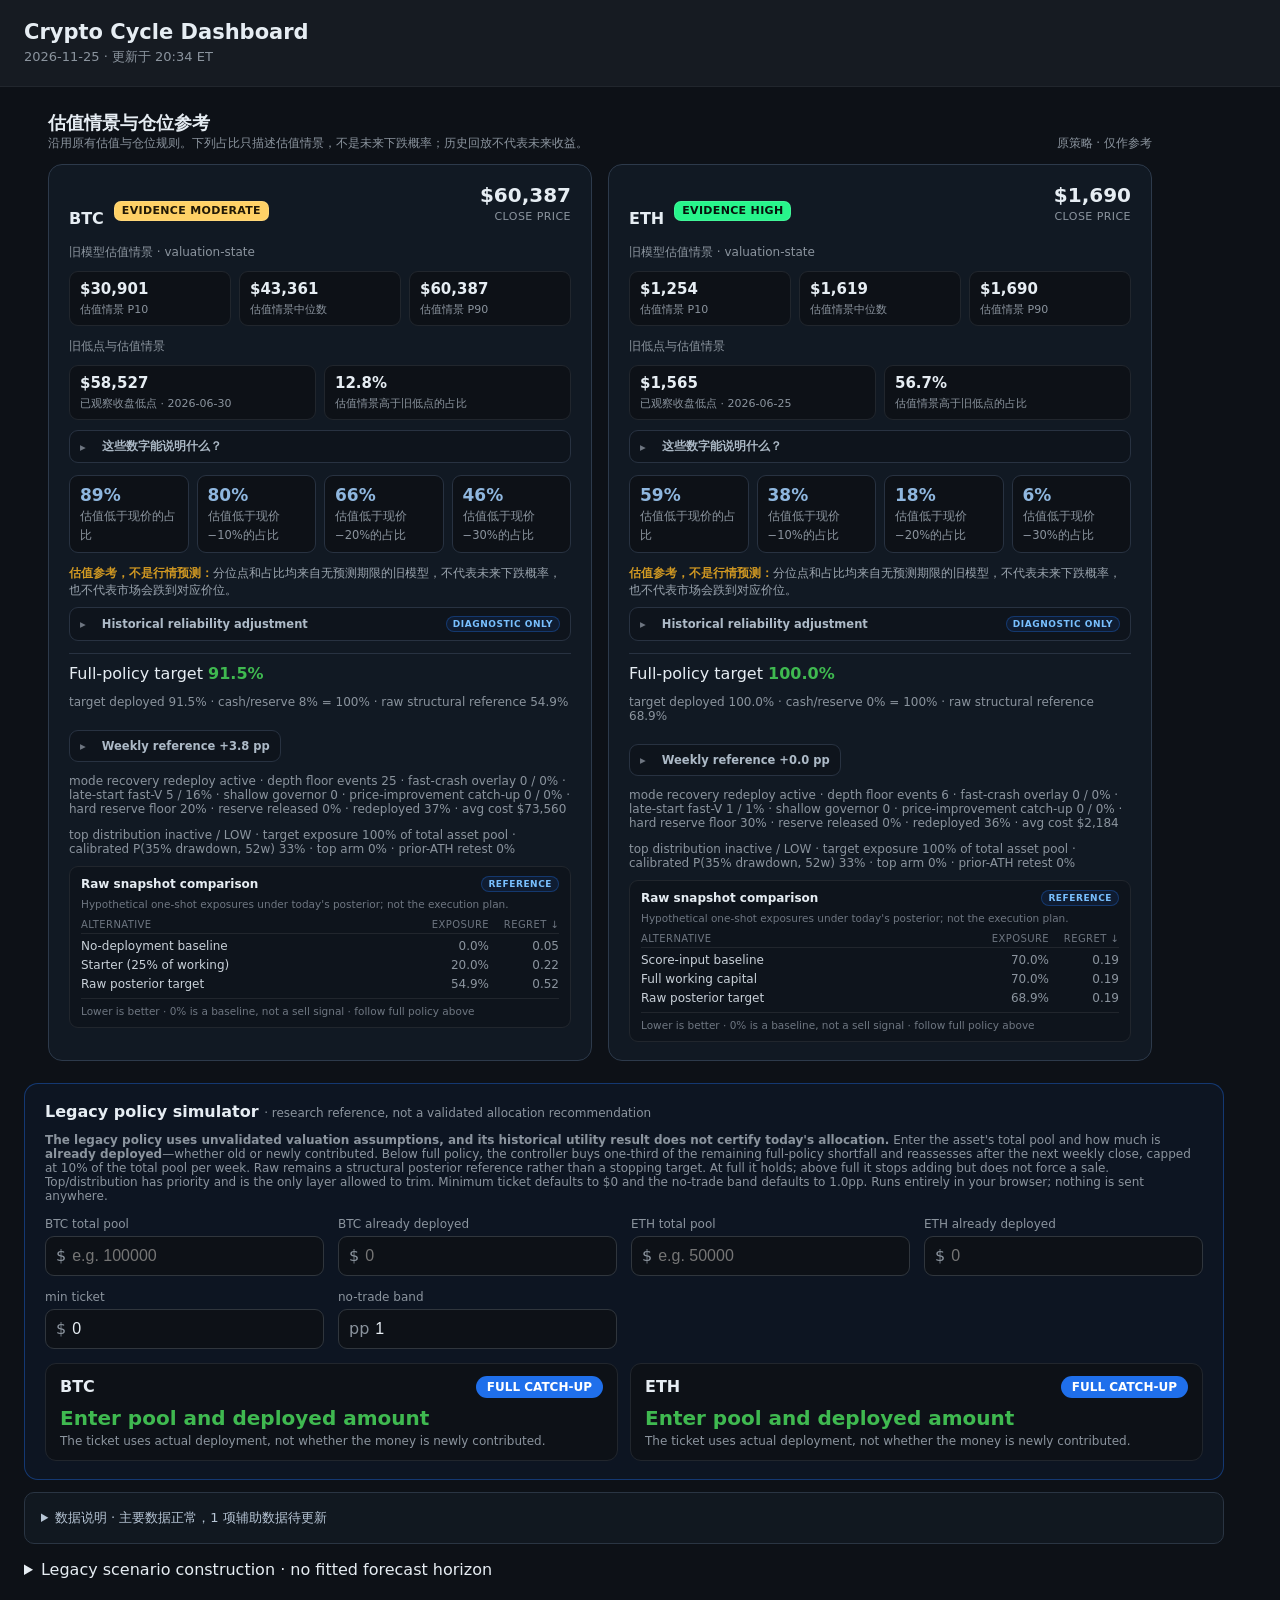
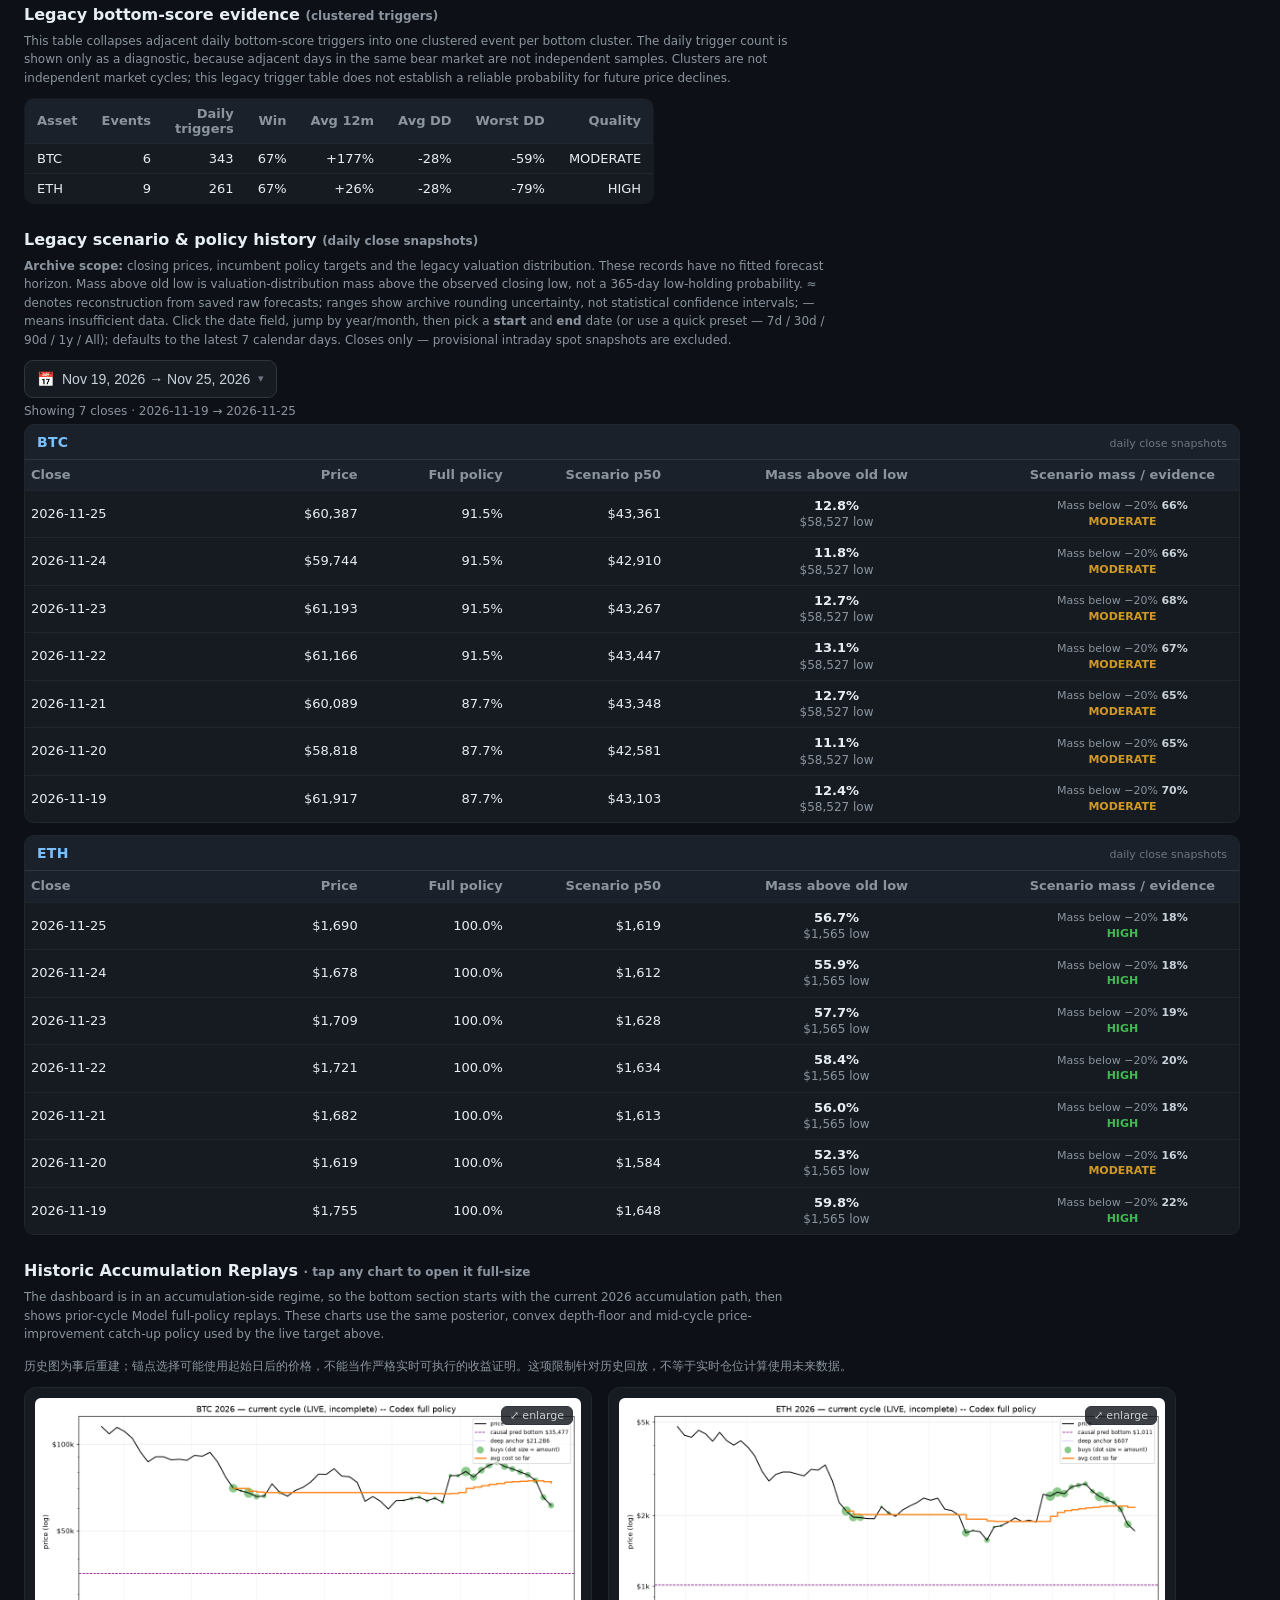
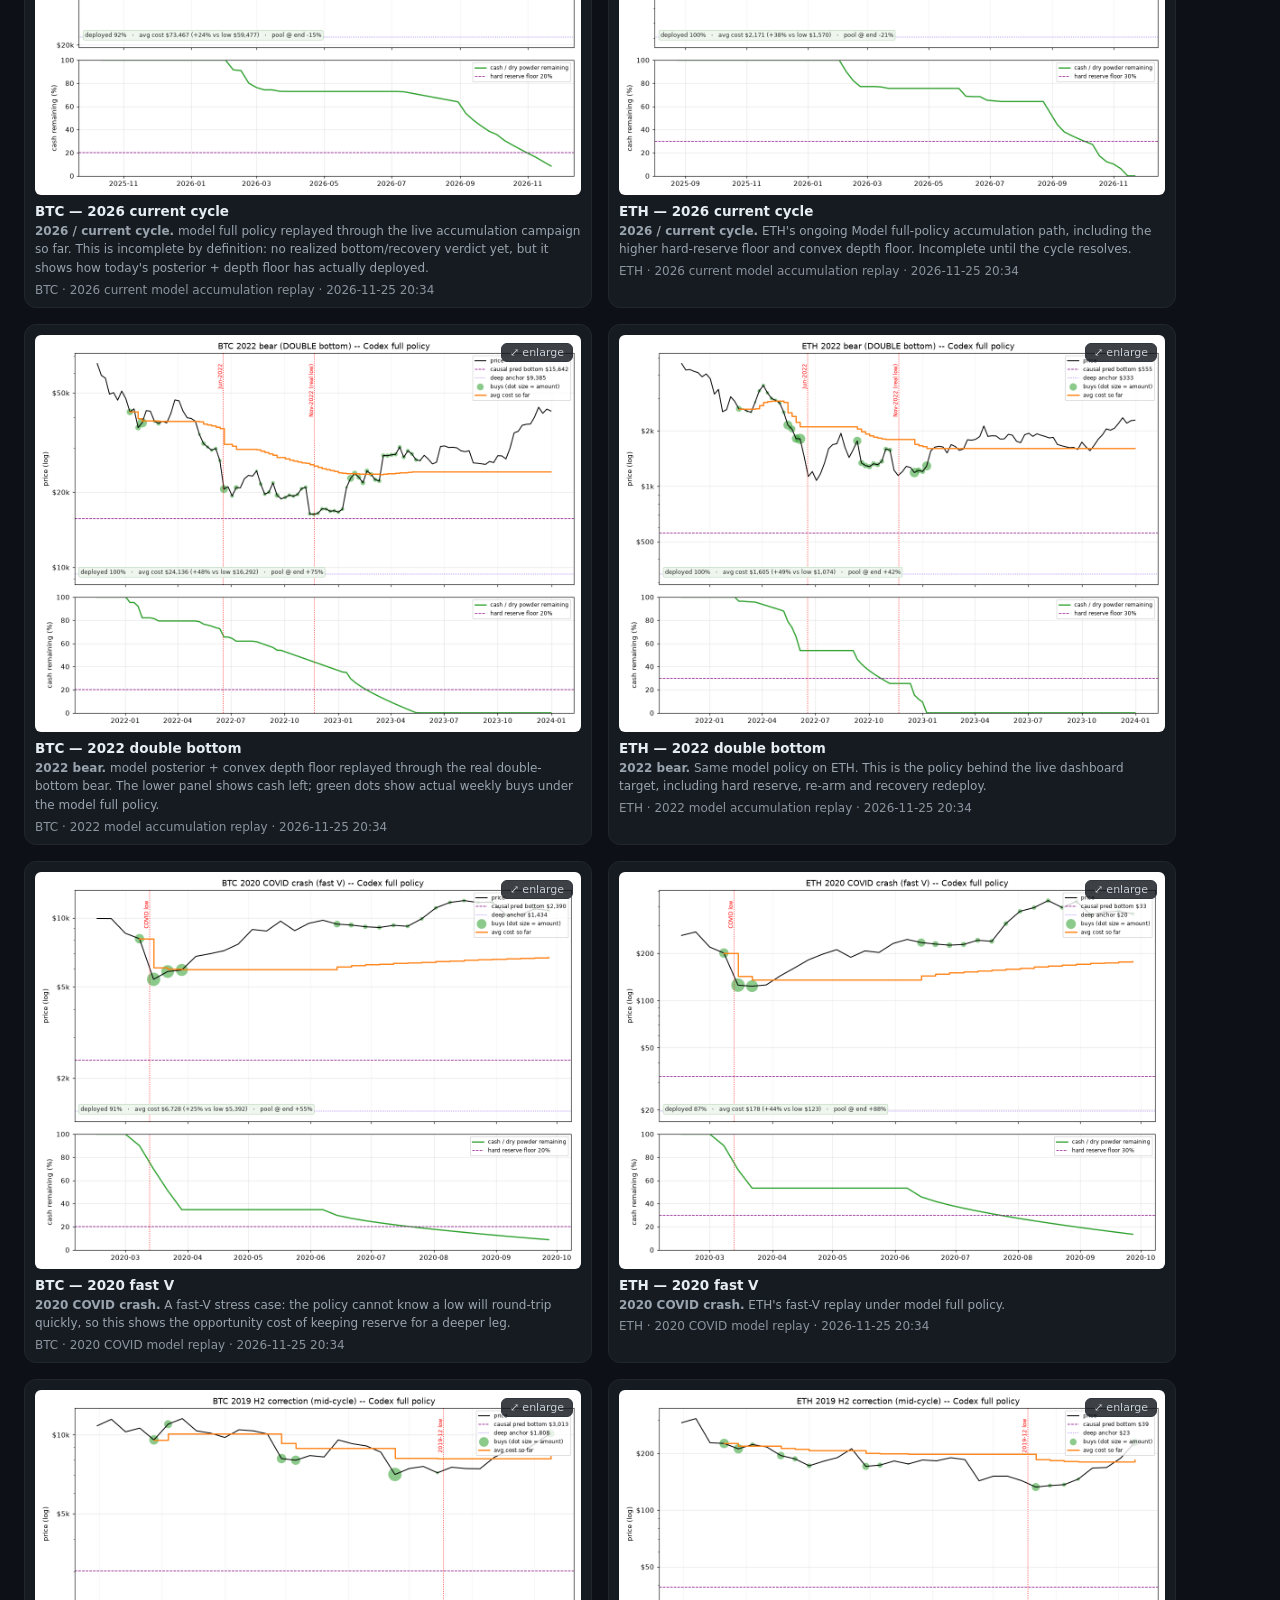
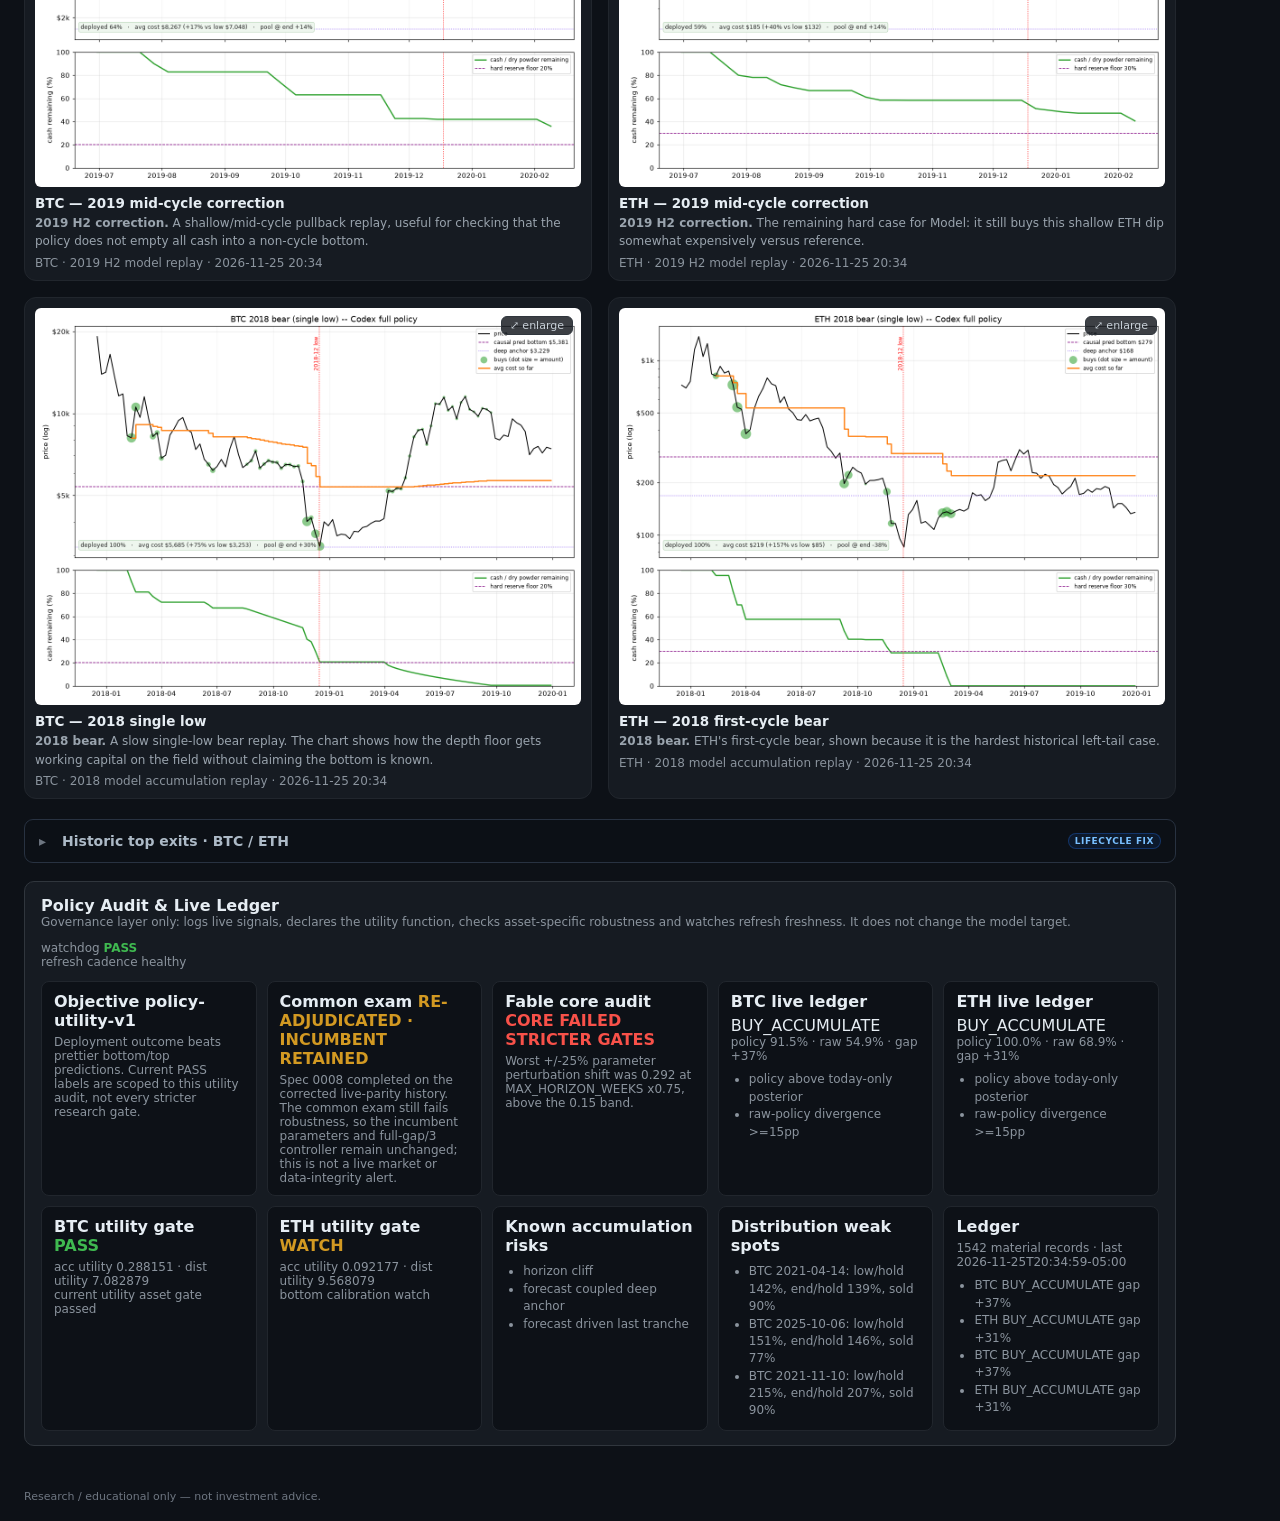
==== index.html @ 6aecf7e5 "Cloud main close 2026-11-25" ====
<!doctype html><html lang='en'><head><meta charset='utf-8'><meta name='viewport' content='width=device-width, initial-scale=1'><meta name='color-scheme' content='dark'><meta http-equiv='refresh' content='900'><title>Crypto Cycle Dashboard</title><style>
* { box-sizing:border-box; }
body { margin:0; background:#0d1117; color:#e6edf3;
       font-family:system-ui,-apple-system,"Segoe UI",Roboto,sans-serif; }
a { color:#58a6ff; text-decoration:none; }
a:hover { text-decoration:underline; }
header { padding:20px 24px; background:#161b22; border-bottom:1px solid #21262d;
         position:sticky; top:0; z-index:2; }
.title { font-size:21px; font-weight:800; }
.meta { color:#8b949e; font-size:13px; margin-top:4px; }
.meta .stale { color:#f85149; font-weight:700; }
.meta .live { color:#d29922; font-weight:700; }
.cards { display:grid; grid-template-columns:repeat(auto-fit,minmax(360px,1fr));
         gap:16px; padding:20px 24px; max-width:1200px; }
.card { background:#161b22; border:1px solid #21262d; border-radius:14px; padding:18px 20px; }
.section-title { max-width:1200px; margin:18px 24px 0; color:#8b949e; font-size:12px;
                 letter-spacing:.08em; font-weight:800; text-transform:uppercase; }
.model { margin:20px 24px 8px; max-width:1200px; }
.model-head { display:flex; justify-content:space-between; align-items:flex-end; gap:12px; flex-wrap:wrap;
              margin-bottom:12px; }
.model-head h2 { margin:0; font-size:18px; }
.model-grid { display:grid; grid-template-columns:repeat(auto-fit,minmax(min(100%,360px),1fr)); gap:16px; }
.posterior { background:#111923; border:1px solid #2d3a4b; border-radius:14px; padding:18px 20px; }
.posterior-top { display:flex; justify-content:space-between; gap:10px; align-items:flex-start; }
.posterior-heading { min-width:0; }
.posterior-title { display:flex; align-items:center; gap:10px; flex-wrap:wrap; }
.posterior h3 { margin:0; font-size:22px; }
.posterior-sub { margin-top:6px; overflow-wrap:anywhere;
                 color:#8b949e; font-size:12px; }
.evidence { display:inline-flex; align-items:center; min-height:20px; padding:2px 8px;
            border-radius:7px; color:#07130d; font-size:11px; font-weight:900;
            letter-spacing:.03em; text-transform:uppercase; box-shadow:0 0 0 1px rgba(255,255,255,.12) inset; }
.evidence-high { background:#27f58b; }
.evidence-medium { background:#ffd166; color:#221906; }
.evidence-low { background:#ff6b6b; color:#210808; }
.audit-rail { margin:16px 0 0; max-width:1200px; background:#1c1811; border:1px solid #6e5528;
              border-left:4px solid #d29922; border-radius:8px; padding:13px 16px; }
.audit-rail-head { display:flex; justify-content:space-between; gap:14px; align-items:flex-start; flex-wrap:wrap; }
.audit-rail-kicker { color:#e3b341; font-size:12px; font-weight:800; letter-spacing:.06em; text-transform:uppercase; }
.audit-rail-title { margin-top:2px; font-size:15px; font-weight:800; color:#e6edf3; }
.audit-rail-status { color:#d29922; font-size:12px; font-weight:900; white-space:nowrap; }
.audit-rail-grid { display:grid; grid-template-columns:repeat(auto-fit,minmax(220px,1fr)); gap:10px; margin-top:10px; }
.audit-rail-item { color:#9aa4ae; font-size:12px; line-height:1.45; }
.audit-rail-item b { color:#e6edf3; }
.spotbox { text-align:right; display:grid; gap:3px; justify-items:end; }
.spotbox b { color:#e6edf3; font-size:20px; font-variant-numeric:tabular-nums; }
.spotbox span { color:#8b949e; font-size:11px; text-transform:uppercase; letter-spacing:.04em; }
.spotdelta { font-size:11px; font-style:normal; font-variant-numeric:tabular-nums; }
.spotdelta.pos { color:#3fb950; }
.spotdelta.neg { color:#f85149; }
.livecmp { color:#adbac7; }
.livecmp b { color:#e6edf3; font-weight:700; }
.probgrid { display:grid; grid-template-columns:repeat(4,1fr); gap:8px; margin:12px 0; }
.prob { background:#0d1117; border:1px solid #283241; border-radius:9px; padding:9px 10px; }
.prob b { display:block; font-size:17px; color:#e6edf3; font-variant-numeric:tabular-nums; }
.prob span { color:#8b949e; font-size:11.5px; line-height:1.3; }
.calnote { margin-top:8px; color:#9aa4ae; font-size:11.5px; line-height:1.45; }
.calnote b { color:#d29922; }
.caldiag { margin-top:9px; background:#0d111780; border:1px solid #283241;
           border-radius:9px; color:#8b949e; }
.caldiag summary { display:flex; align-items:center; justify-content:space-between; gap:10px;
                   cursor:pointer; padding:8px 10px; color:#adbac7; font-size:11.5px;
                   font-weight:650; list-style:none; }
.caldiag summary::-webkit-details-marker { display:none; }
.caldiag summary::before { content:"▸"; color:#6e7681; margin-right:6px; }
.caldiag[open] summary::before { content:"▾"; }
.caldiag summary span:first-of-type { flex:1; }
.caldiag-badge { color:#79c0ff; background:#1f6feb1a; border:1px solid #1f6feb55;
                 border-radius:999px; padding:2px 6px; font-size:9px; font-weight:800;
                 letter-spacing:.06em; white-space:nowrap; }
.caldiag-body { padding:0 10px 10px; border-top:1px solid #21262d; }
.caldiag-note { margin:8px 0; color:#7d8590; font-size:10.5px; line-height:1.4; }
.top-history { margin-top:20px; }
.top-history > summary { padding:13px 14px; font-size:14px; }
.top-history-body { padding:0 14px 14px; }
.caldiag-grid { display:grid; grid-template-columns:repeat(4,minmax(0,1fr)); gap:6px; }
.caldiag-item { display:grid; gap:2px; padding:6px 7px; background:#111923;
                border:1px solid #21262d; border-radius:7px; font-size:10.5px;
                font-variant-numeric:tabular-nums; }
.caldiag-item > span { color:#8b949e; }
.caldiag-values { display:flex; align-items:baseline; gap:4px; flex-wrap:wrap; }
.caldiag-values b { color:#c9d1d9; font-size:11px; }
.caldiag-values em { color:#d29922; font-size:10px; font-style:normal; }
.qgrid { display:grid; grid-template-columns:repeat(3,minmax(0,1fr)); gap:8px; margin:10px 0; }
.qbox { background:#0d1117; border:1px solid #21262d; border-radius:9px; padding:8px 10px; }
.qbox b { display:block; font-size:15px; font-variant-numeric:tabular-nums; }
.qbox span { color:#8b949e; font-size:11px; }
.decision { margin-top:12px; border-top:1px solid #283241; padding-top:10px; }
.decision-main { display:flex; justify-content:space-between; gap:12px; flex-wrap:wrap; }
.decision-main b { color:#3fb950; }
.minirows { margin-top:10px; display:grid; gap:5px; padding:9px 11px; background:#0d111780;
            border:1px solid #21262d; border-radius:9px; }
.minirows-title { display:flex; align-items:center; justify-content:space-between; gap:8px; }
.minirows-title b { color:#e6edf3; font-size:12px; font-weight:600; }
.minirows-badge { color:#79c0ff; background:#1f6feb1a; border:1px solid #1f6feb55;
                  border-radius:999px; padding:2px 6px; font-size:9px; font-weight:800;
                  letter-spacing:.06em; }
.minirows-caption { color:#6e7681; font-size:10.5px; line-height:1.35; }
.minirow { display:grid; grid-template-columns:minmax(0,1fr) 66px 62px; gap:8px;
           color:#8b949e; font-size:12px; font-variant-numeric:tabular-nums; }
.minirow span:nth-child(n+2) { text-align:right; }
.minirow-head { color:#6e7681; font-size:10px; text-transform:uppercase; letter-spacing:.04em;
                padding:2px 0 3px; border-bottom:1px solid #21262d; }
.minirow-data .mini-scenario { color:#c9d1d9; }
.minirows-note { margin-top:2px; padding-top:5px; border-top:1px solid #21262d;
                 color:#6e7681; font-size:10.5px; line-height:1.35; }
.card-head { display:flex; justify-content:space-between; align-items:center; gap:10px; }
.asset { font-size:22px; font-weight:800; }
.price { color:#8b949e; font-size:16px; margin-left:6px; }
.pill { color:#fff; font-size:12px; font-weight:700; padding:4px 11px; border-radius:20px;
        white-space:nowrap; }
.verdict { color:#8b949e; font-size:13px; margin:6px 0 14px; }
.metric { display:flex; align-items:center; gap:10px; margin:7px 0; font-size:13px; }
.mlabel { width:54px; color:#8b949e; }
.bar { flex:1; height:9px; background:#21262d; border-radius:6px; overflow:hidden; }
.fill { display:block; height:100%; border-radius:6px; }
.mval { width:62px; text-align:right; font-variant-numeric:tabular-nums; font-weight:600; }
.mscale { color:#6e7681; font-size:11px; font-weight:400; }
.chips { display:flex; gap:8px; flex-wrap:wrap; margin:12px 0 2px; }
.chips span { background:#21262d; color:#adbac7; font-size:12px; padding:3px 9px; border-radius:6px; }
.clegend { max-width:1200px; margin:2px 24px 8px; display:flex; flex-wrap:wrap; gap:5px 18px;
           color:#8b949e; font-size:11.5px; line-height:1.5; }
.clegend b { color:#adbac7; font-weight:700; }
.block { margin-top:12px; border-top:1px solid #21262d; padding-top:10px; }
.blabel { font-size:11px; letter-spacing:.08em; color:#8b949e; font-weight:700; }
.bval { font-size:14px; margin-top:3px; line-height:1.45; }
.sub { color:#8b949e; font-size:12px; }
.neg { color:#f85149; }
.diag { margin-top:12px; background:#0d1117; border:1px solid #30363d; border-radius:10px; padding:10px 12px; }
.diagtop { display:flex; align-items:center; justify-content:space-between; gap:8px; flex-wrap:wrap; }
.conf { font-size:12px; font-weight:800; padding:3px 8px; border-radius:7px; color:#fff; }
.diagrow { display:grid; grid-template-columns:repeat(auto-fit,minmax(120px,1fr)); gap:8px; margin-top:8px; }
.dmetric { color:#8b949e; font-size:11.5px; line-height:1.35; }
.dmetric b { display:block; color:#e6edf3; font-size:13px; font-variant-numeric:tabular-nums; }
.warn { color:#d29922; font-size:11.5px; margin-top:7px; line-height:1.4; }
.audit { margin:18px 0; background:#161b22; border:1px solid #30363d; border-radius:10px; padding:14px 16px; }
.audit-head { display:flex; align-items:flex-start; justify-content:space-between; gap:12px; flex-wrap:wrap; }
.audit-grid { display:grid; grid-template-columns:repeat(auto-fit,minmax(210px,1fr)); gap:10px; margin-top:12px; }
.audit-card { background:#0d1117; border:1px solid #21262d; border-radius:8px; padding:10px 12px; }
.audit-card b { display:block; margin-bottom:5px; }
.audit-list { margin:8px 0 0; padding-left:18px; color:#8b949e; line-height:1.45; font-size:12px; }
.badge-pass { color:#3fb950; font-weight:800; }
.badge-pending { color:#d29922; font-weight:800; }
.badge-watch { color:#d29922; font-weight:800; }
.badge-fail { color:#f85149; font-weight:800; }
.wrap { padding:4px 24px 8px; max-width:1200px; }
.wrap h3 { margin:26px 0 10px; font-size:16px; }
/* weekly buy planner */
.planner { margin:6px 24px 8px; max-width:1200px; background:#11203a55; border:1px solid #1f6feb66;
           border-radius:14px; padding:18px 20px; }
.planner h3 { margin:0 0 4px; font-size:16px; }
.pgrid { display:grid; grid-template-columns:repeat(auto-fit,minmax(230px,1fr)); gap:14px; margin:14px 0 6px; }
.pin label { display:block; font-size:12px; color:#8b949e; margin-bottom:5px; }
.inwrap { display:flex; align-items:center; background:#0d1117; border:1px solid #30363d; border-radius:9px; padding:0 10px; }
.inwrap span { color:#8b949e; }
.inwrap input { flex:1; background:transparent; border:0; color:#e6edf3; font-size:16px; padding:10px 6px;
                outline:none; font-variant-numeric:tabular-nums; }
.chk { display:inline-flex; align-items:center; gap:7px; color:#8b949e; font-size:12px; margin-top:4px; cursor:pointer; }
.pout { margin-top:14px; display:grid; grid-template-columns:repeat(auto-fit,minmax(260px,1fr)); gap:12px; }
.pcard { background:#0d1117; border:1px solid #21262d; border-radius:11px; padding:12px 14px; }
.ptop { display:flex; justify-content:space-between; align-items:center; gap:8px; }
.pbig { font-size:20px; margin:8px 0 4px; }
.pbig b { color:#3fb950; }
/* bottom-prediction derivation */
.dcard { background:#161b22; border:1px solid #21262d; border-radius:11px; padding:12px 14px; margin:8px 0; }
.dhead { font-size:14px; }
.dlist { margin:8px 0 0 18px; padding:0; color:#adbac7; font-size:12.5px; line-height:1.55; }
table.d { border-collapse:collapse; font-size:13px; width:100%; max-width:560px; background:#161b22;
          border:1px solid #21262d; border-radius:10px; overflow:hidden; }
table.d th, table.d td { padding:7px 12px; border-bottom:1px solid #21262d; text-align:right;
                         font-variant-numeric:tabular-nums; }
table.d th { color:#8b949e; font-weight:600; background:#1b212a; }
table.d td:first-child, table.d th:first-child { text-align:left; }
table.d tr:last-child td { border-bottom:none; }
.tablewrap { max-width:100%; overflow-x:auto; }
.tablewrap table.d { min-width:520px; }
/* prediction history controls */
.hctl { display:flex; flex-wrap:wrap; align-items:center; gap:12px; margin:10px 0 4px; max-width:1200px; }
.rangepick { position:relative; display:inline-block; }
.htrig { display:inline-flex; align-items:center; gap:8px; min-width:248px; background:#161b22;
         color:#c9d1d9; border:1px solid #30363d; border-radius:9px; padding:10px 12px;
         font-size:14px; cursor:pointer; text-align:left; }
.htrig:hover:not(:disabled) { border-color:#3b434d; background:#1b212a; }
.htrig:disabled { color:#6e7681; cursor:default; }
.htrig .hcar { margin-left:auto; color:#6e7681; font-size:11px; }
.hpop { position:absolute; z-index:40; top:calc(100% + 6px); left:0; display:none; background:#161b22;
        border:1px solid #30363d; border-radius:12px; padding:12px 40px; box-shadow:0 12px 34px rgba(0,0,0,.55); }
.hpop.open { display:block; }
.hjump { display:flex; justify-content:center; gap:8px; margin:0 0 10px; }
.hjump select { background:#0d1117; color:#c9d1d9; border:1px solid #30363d; border-radius:8px;
                padding:7px 26px 7px 9px; font-size:12.5px; outline:none; }
.hjump select:focus { border-color:#1f6feb; }
.hnav { position:absolute; top:50px; width:28px; height:28px; border-radius:7px; background:#21262d;
        color:#c9d1d9; border:1px solid #30363d; font-size:16px; line-height:1; cursor:pointer; }
.hnav:hover:not(:disabled) { background:#2a3038; }
.hnav:disabled { color:#484f58; cursor:default; opacity:.5; }
.hnav.prev { left:8px; } .hnav.next { right:8px; }
.hpop-cals { display:flex; gap:20px; }
.hcal-hd { text-align:center; font-weight:600; color:#e6edf3; font-size:13.5px; height:24px;
           line-height:24px; margin-bottom:4px; }
.hgrid { display:grid; grid-template-columns:repeat(7,32px); }
.hdow { height:20px; line-height:20px; text-align:center; font-size:11px; color:#6e7681; }
.hday { height:32px; display:flex; align-items:center; justify-content:center; font-size:12.5px;
        color:#c9d1d9; cursor:pointer; user-select:none; }
.hday:hover:not(.hdis):not(.hempty):not(.hin):not(.hstart):not(.hend) { background:#2a3038; border-radius:7px; }
.hday.hempty { visibility:hidden; cursor:default; }
.hday.hdis { color:#484f58; cursor:default; }
.hday.hin { background:#163056; }
.hday.hstart, .hday.hend { background:#1f6feb; color:#fff; font-weight:600; }
.hday.hstart { border-top-left-radius:8px; border-bottom-left-radius:8px; }
.hday.hend { border-top-right-radius:8px; border-bottom-right-radius:8px; }
.hpre { display:flex; flex-wrap:wrap; align-items:center; gap:6px; margin-top:12px; padding-top:10px;
        border-top:1px solid #21262d; }
.hpre-sp { flex:1; min-width:8px; }
.hchip { background:#21262d; color:#adbac7; border:1px solid #30363d; border-radius:7px;
         padding:5px 10px; font-size:12px; cursor:pointer; }
.hchip:hover { background:#2a3038; }
.hchip-go { background:#1f6feb; color:#fff; border-color:#1f6feb; }
.hchip-go:hover { background:#388bfd; }
@media (max-width:620px) { .hpop-cals { flex-direction:column; gap:14px; }
  .hpop { left:50%; transform:translateX(-50%); } }
#histcap { width:min(1440px,calc(100vw - 64px)); max-width:calc(100vw - 64px); }
#histwrap { width:min(1440px,calc(100vw - 64px)); max-width:calc(100vw - 64px);
            display:grid; grid-template-columns:minmax(0,1fr); gap:12px; align-items:start; }
.histpane { min-width:0; background:#161b22; border:1px solid #21262d; border-radius:10px; overflow:hidden; }
.histpane-head { display:flex; align-items:baseline; justify-content:space-between; gap:10px; padding:9px 12px;
                 background:#1b212a; border-bottom:1px solid #30363d; }
.histpane-head b { color:#79c0ff; font-size:14px; letter-spacing:.02em; }
.histpane-head span { color:#6e7681; font-size:11px; }
.histtable-scroll { max-width:100%; overflow-x:auto; }
#histwrap table.d.histtable { width:100%; min-width:640px; max-width:none; table-layout:fixed;
                             border:0; border-radius:0; }
#histwrap table.d.histtable th, #histwrap table.d.histtable td { box-sizing:border-box; padding:7px 6px; line-height:1.25; }
#histwrap table.d.histtable th { white-space:normal; }
#histwrap table.d.histtable td { white-space:nowrap; }
#histwrap table.d.histtable th:nth-child(1), #histwrap table.d.histtable td:nth-child(1) { width:82px; }
#histwrap table.d.histtable th:nth-child(2), #histwrap table.d.histtable td:nth-child(2) { width:72px; }
#histwrap table.d.histtable th:nth-child(3), #histwrap table.d.histtable td:nth-child(3) { width:66px; }
#histwrap table.d.histtable th:nth-child(4), #histwrap table.d.histtable td:nth-child(4) { width:72px; }
#histwrap table.d.histtable th:nth-child(5), #histwrap table.d.histtable td:nth-child(5) { width:154px; }
#histwrap table.d.histtable th:nth-child(6), #histwrap table.d.histtable td:nth-child(6) { width:106px; }
#histwrap table.d.histtable th:nth-child(5), #histwrap table.d.histtable td:nth-child(5),
#histwrap table.d.histtable th:nth-child(6), #histwrap table.d.histtable td:nth-child(6) { text-align:center; }
#histwrap table.d.histtable th:first-child, #histwrap table.d.histtable td:first-child {
  position:sticky; left:0; z-index:1; }
#histwrap table.d.histtable th:first-child { z-index:2; background:#1b212a; }
#histwrap table.d.histtable td:first-child { background:#161b22; }
.histbucket-grid { display:grid; grid-template-columns:repeat(2,minmax(64px,1fr)); gap:3px 6px;
                   min-width:138px; white-space:normal; }
.histbucket { display:flex; align-items:baseline; justify-content:space-between; gap:6px; color:#8b949e;
              font-size:11px; }
.histbucket b { color:#c9d1d9; font-size:11.5px; }
.histrisk { display:grid; gap:2px; justify-items:center; text-align:center; font-size:11px; color:#8b949e; }
.histrisk b { color:#c9d1d9; }
@media (min-width:1400px) { #histwrap { grid-template-columns:repeat(2,minmax(0,1fr)); } }
.rmark { color:#6e7681; cursor:help; font-weight:700; }
.gallery { display:grid; grid-template-columns:1fr; gap:16px; }
@media (min-width:880px){ .gallery { grid-template-columns:1fr 1fr; } }
.gallery figure { margin:0; background:#161b22; border:1px solid #21262d; border-radius:12px; padding:10px; }
.gallery a.shot { display:block; position:relative; }
.gallery a.shot::after { content:"⤢ enlarge"; position:absolute; top:8px; right:8px; background:#0d1117cc;
        color:#c9d1d9; font-size:11px; padding:2px 8px; border-radius:6px; border:1px solid #30363d; pointer-events:none; }
.gallery img { width:100%; border-radius:6px; display:block; cursor:zoom-in; }
.gallery figcaption { margin-top:8px; }
.gallery figcaption .takeaway { display:block; color:#e6edf3; font-size:13.5px; font-weight:700; }
.gallery figcaption .cap { display:block; color:#9aa4ae; font-size:12px; line-height:1.55; margin-top:3px; }
.gallery figcaption .sub { display:block; margin-top:5px; }
footer { color:#6e7681; font-size:11px; padding:18px 24px; }
pre.err { background:#161b22; border:1px solid #5a1f1f; color:#ffb4b4; padding:14px; border-radius:8px;
          overflow:auto; font-size:12px; }
@media (max-width:620px) {
  header { padding:16px; }
  .cards { grid-template-columns:1fr; gap:12px; padding:14px 16px; }
  .card { padding:16px; }
  .clegend { margin:2px 16px 8px; }
  .section-title { margin:16px 16px 0; }
  .audit-rail { margin:12px 0 0; }
  .audit-rail-status { white-space:normal; }
  .model { margin:14px 16px 8px; }
  .model-grid { grid-template-columns:1fr; }
  .timing-reference .qbox:first-child b { font-size:12px; white-space:nowrap; }
  .probgrid { grid-template-columns:repeat(2,1fr); }
  .caldiag-grid { grid-template-columns:repeat(2,minmax(0,1fr)); }
  .planner { margin:6px 16px 8px; padding:16px; }
  .wrap { padding:4px 16px 8px; }
  .rangepick, .htrig { width:100%; min-width:0; }
  #histcap, #histwrap { width:calc(100vw - 32px); max-width:calc(100vw - 32px); }
  table.d th, table.d td { padding:6px 8px; font-size:12px; }
}

.market-overview { margin:24px 24px 12px; max-width:1200px; }
.market-heading { display:flex; justify-content:space-between; gap:16px; align-items:baseline; margin-bottom:16px; }
.market-heading h2 { margin:0; font-size:20px; }
.market-heading p { margin:0; color:#9ba8b7; font-size:13px; }
.market-grid { display:grid; grid-template-columns:repeat(2,minmax(0,1fr)); gap:16px; }
.market-card { border:1px solid #303d4e; border-radius:16px; background:#121b26; padding:24px; min-width:0; }
.market-card-head { display:flex; gap:12px; justify-content:space-between; align-items:center; }
.market-card h3 { margin:0; font-size:22px; }
.market-tag { padding:4px 9px; border-radius:6px; background:#213043; color:#b8cce2; font-size:12px; }
.market-price { font-size:36px; font-weight:750; letter-spacing:-1px; margin:14px 0 2px; font-variant-numeric:tabular-nums; }
.market-caption { color:#94a4b6; font-size:12px; line-height:1.7; }
.market-interpretation { margin:18px 0; font-size:15px; line-height:1.8; }
.market-facts { display:grid; grid-template-columns:repeat(3,minmax(0,1fr)); gap:12px; padding-top:16px; border-top:1px solid #2a3644; }
.market-fact span { display:block; color:#9ba8b7; font-size:12px; line-height:1.6; }
.market-fact b { display:block; font-size:22px; font-weight:650; margin:5px 0; color:#e6edf3; }
.market-fact small { font-size:11px; color:#8a9aac; line-height:1.6; display:block; }
.market-watch { margin:18px 0 0; color:#b6c4d2; font-size:13px; line-height:1.8; }
.market-watch b { color:#d7e1eb; }
.market-unavailable { border-left:3px solid #bba069; padding-left:10px; color:#dbc59d; font-size:13px; line-height:1.7; }
.risk-explainer { margin:18px 0 12px; padding:18px 20px; border:1px solid #2b3c50; background:#111923; border-radius:12px; }
.risk-explainer h3 { font-size:15px; margin:0 0 8px; }
.risk-explainer p { color:#b6c4d2; line-height:1.8; font-size:14px; margin:0; }
.research-drawer, .data-drawer, .tool-drawer { border:1px solid #2a3543; border-radius:10px; background:#111820; }
.research-drawer summary, .data-drawer summary, .tool-drawer>summary { cursor:pointer; padding:14px 16px; font-size:13px; color:#b7c5d5; line-height:1.7; }
.research-body, .data-body { border-top:1px solid #2a3543; padding:16px; color:#aab9c9; font-size:13px; line-height:1.9; }
.research-body p, .data-body p { margin:0 0 12px; }
.research-body table { min-width:560px; }
.data-status { margin:12px 24px; max-width:1200px; }
.data-status-critical { border-left:3px solid #bba069; }
.tool-drawer { margin:12px 24px; max-width:1200px; }
.tool-drawer .planner { margin:0; border:0; max-width:none; }
.tool-drawer .wrap { padding:12px 16px; }
.meta .live { color:#91b9b0; font-weight:500; }
@media (max-width:700px) {
  .market-overview { margin:18px 16px 10px; }
  .market-heading { display:block; }
  .market-heading p { margin-top:6px; }
  .market-grid { grid-template-columns:1fr; }
  .market-card { padding:20px; }
  .market-price { font-size:32px; }
  .market-facts { grid-template-columns:1fr; gap:12px; }
  .market-fact { display:grid; grid-template-columns:minmax(0,1fr) auto; align-items:center; column-gap:12px; }
  .market-fact b { grid-column:2; grid-row:1 / 3; font-size:23px; margin:0; }
  .market-fact small { grid-column:1; }
  .data-status, .tool-drawer { margin:12px 16px; }
}
</style></head><body>
      <header>
        <div class="title">Crypto Cycle Dashboard</div>
        <div class="meta">2026-11-25 · 更新于 20:34 ET</div>
      </header>

      <div class="wrap legacy-scenario-panel">
      <section class="model">
        <div class="model-head">
          <div>
            <h2>估值情景与仓位参考</h2>
            <div class="sub">沿用原有估值与仓位规则。下列占比只描述估值情景，不是未来下跌概率；历史回放不代表未来收益。</div>
          </div>
          <div class="sub">原策略 · 仅作参考</div>
        </div>
        <div class="model-grid">
        <section class="posterior">
          <div class="posterior-top">
            <div class="posterior-heading">
              <div class="posterior-title"><h3>BTC</h3><span class='evidence evidence-medium' title='Local evidence quality for posterior inputs; not a held-out LOCO log-loss or coverage certificate.'>evidence MODERATE</span></div>
              <div class="posterior-sub">旧模型估值情景 · valuation-state</div>
            </div>
            <div class="spotbox">
              <b>$60,387</b>
              <span>close price</span>

            </div>
          </div>
          <div class="qgrid">
            <div class="qbox"><b>$30,901</b><span>估值情景 P10</span></div>
            <div class="qbox"><b>$43,361</b><span>估值情景中位数</span></div>
            <div class="qbox"><b>$60,387</b><span>估值情景 P90</span></div>
          </div>
          
          <div class="sub" style="margin-top:12px">旧低点与估值情景</div>
          <div class="qgrid timing-reference" style="grid-template-columns:repeat(2,minmax(0,1fr))">
            <div class="qbox"><b>$58,527</b><span>已观察收盘低点 · 2026-06-30</span></div>
            <div class="qbox"><b>12.8%</b><span>估值情景高于旧低点的占比</span></div>
          </div>
          <details class="caldiag low-survival-definition">
            <summary><span>这些数字能说明什么？</span></summary>
            <div class="caldiag-body"><div class="caldiag-note">旧时间模型不提供有效的未来见底日期；这不代表底部已经确认。占比只表示旧估值分布中高于已观察收盘低点的部分，不是旧底未来守住的概率，也不参与仓位计算。旧低点取最近一次历史新高以来的最低日收盘价，不是盘中最低价。该估值分布没有拟合预测期限（no fitted horizon），不能回答未来365天是否再破底。P10 / P50 / P90 是估值情景的分位点，不是市场会跌到该价位的概率。时间中心和范围也只是启发式参考。盘中价格若跌破旧收盘低点，该收盘口径诊断会暂时不可用，等待收盘确认。</div></div>
          </details>
          <div class="probgrid">
            <div class='prob'><b style='color:#8fb7df'>89%</b><span>估值低于现价的占比</span></div>
            <div class='prob'><b style='color:#8fb7df'>80%</b><span>估值低于现价−10%的占比</span></div>
            <div class='prob'><b style='color:#8fb7df'>66%</b><span>估值低于现价−20%的占比</span></div>
            <div class='prob'><b style='color:#8fb7df'>46%</b><span>估值低于现价−30%的占比</span></div>
          </div>
          <div class="calnote"><b>估值参考，不是行情预测：</b>分位点和占比均来自无预测期限的旧模型，不代表未来下跌概率，也不代表市场会跌到对应价位。</div>
          
          <details class="caldiag">
            <summary><span>Historical reliability adjustment</span><span class="caldiag-badge">DIAGNOSTIC ONLY</span></summary>
            <div class="caldiag-body">
              <div class="caldiag-note">Each arrow applies an independent historical reliability curve to that named event. Calibration v2 uses strictly lower prices over the next 365 complete daily closes, excludes the starting close, and recovers uncensored raw parameters. These values are not percentiles of the raw price distribution and do not feed current policy sizing. The pooled calibrated price CDF is research-only and not displayed.</div>
              <div class="caldiag-grid"><div class='caldiag-item'><span>low &lt; spot</span><div class='caldiag-values'><b>raw 89%</b><em>&rarr; cal 89%</em></div></div><div class='caldiag-item'><span>-10%</span><div class='caldiag-values'><b>raw 80%</b><em>&rarr; cal 71%</em></div></div><div class='caldiag-item'><span>-20%</span><div class='caldiag-values'><b>raw 66%</b><em>&rarr; cal 48%</em></div></div><div class='caldiag-item'><span>-30%</span><div class='caldiag-values'><b>raw 46%</b><em>&rarr; cal 33%</em></div></div></div>
            </div>
          </details>
          <div class="decision">
            <div class="decision-main">
              <span>Full-policy target <b>91.5%</b></span>
              <span class="sub">target deployed 91.5% · cash/reserve 8% = 100% · raw structural reference 54.9%</span>

              <details class="caldiag policy-change"><summary><span>Weekly reference +3.8 pp</span></summary><div class="caldiag-body"><div class="caldiag-note">Week closed 2026-11-22: 87.7% → 91.5%. Regular accumulation +3.8 pp; recovery +0.0 pp. Shared weekly cap 10.0% of total capital (includes any existing fast-V allowance).</div><div class="caldiag-note">Recovery paused: bottom score re-spiked.</div><div class="caldiag-note">Activated 2026-09-06: price +35.1% above the running weekly-close low, 10 weeks since that low; cycle score 33.40 &gt; 23.20 (12 weeks earlier), with bottom/top scores 23.91/0.02.</div><div class="caldiag-note">Initial recovery schedule: 14.2% of the 62.7% cash remaining at activation, subject to the shared cap — not just the hard-reserve bucket. Recovery participation does not mean another deep decline is ruled out.</div><div class="caldiag-note">Same-anchor reference replay, not your personal order budget or necessarily the change from the previous published snapshot. Use the calculator with your existing deployment for actual sizing.</div></div></details>
              <span class="sub">mode recovery redeploy active · depth floor events 25 · fast-crash overlay 0 / 0% · late-start fast-V 5 / 16% · shallow governor 0 · price-improvement catch-up 0 / 0% · hard reserve floor 20% · reserve released 0% · redeployed 37% · avg cost $73,560</span>
              <span class="sub">top distribution inactive / LOW · target exposure 100% of total asset pool · calibrated P(35% drawdown, 52w) 33% · top arm 0% · prior-ATH retest 0%</span>
            </div>
            <div class="minirows" aria-label="Raw snapshot comparison">
              <div class="minirows-title"><b>Raw snapshot comparison</b><span class="minirows-badge">REFERENCE</span></div>
              <div class="minirows-caption">Hypothetical one-shot exposures under today's posterior; not the execution plan.</div>
              <div class="minirow minirow-head"><span>alternative</span><span>exposure</span><span>regret ↓</span></div>
              <div class='minirow minirow-data'><span class='mini-scenario'>No-deployment baseline</span><span>0.0%</span><span>0.05</span></div><div class='minirow minirow-data'><span class='mini-scenario'>Starter (25% of working)</span><span>20.0%</span><span>0.22</span></div><div class='minirow minirow-data'><span class='mini-scenario'>Raw posterior target</span><span>54.9%</span><span>0.52</span></div>
              <div class="minirows-note">Lower is better · 0% is a baseline, not a sell signal · follow full policy above</div>
            </div>
          </div>
        </section>
        <section class="posterior">
          <div class="posterior-top">
            <div class="posterior-heading">
              <div class="posterior-title"><h3>ETH</h3><span class='evidence evidence-high' title='Local evidence quality for posterior inputs; not a held-out LOCO log-loss or coverage certificate.'>evidence HIGH</span></div>
              <div class="posterior-sub">旧模型估值情景 · valuation-state</div>
            </div>
            <div class="spotbox">
              <b>$1,690</b>
              <span>close price</span>

            </div>
          </div>
          <div class="qgrid">
            <div class="qbox"><b>$1,254</b><span>估值情景 P10</span></div>
            <div class="qbox"><b>$1,619</b><span>估值情景中位数</span></div>
            <div class="qbox"><b>$1,690</b><span>估值情景 P90</span></div>
          </div>
          
          <div class="sub" style="margin-top:12px">旧低点与估值情景</div>
          <div class="qgrid timing-reference" style="grid-template-columns:repeat(2,minmax(0,1fr))">
            <div class="qbox"><b>$1,565</b><span>已观察收盘低点 · 2026-06-25</span></div>
            <div class="qbox"><b>56.7%</b><span>估值情景高于旧低点的占比</span></div>
          </div>
          <details class="caldiag low-survival-definition">
            <summary><span>这些数字能说明什么？</span></summary>
            <div class="caldiag-body"><div class="caldiag-note">旧时间模型不提供有效的未来见底日期；这不代表底部已经确认。占比只表示旧估值分布中高于已观察收盘低点的部分，不是旧底未来守住的概率，也不参与仓位计算。旧低点取最近一次历史新高以来的最低日收盘价，不是盘中最低价。该估值分布没有拟合预测期限（no fitted horizon），不能回答未来365天是否再破底。P10 / P50 / P90 是估值情景的分位点，不是市场会跌到该价位的概率。时间中心和范围也只是启发式参考。盘中价格若跌破旧收盘低点，该收盘口径诊断会暂时不可用，等待收盘确认。</div></div>
          </details>
          <div class="probgrid">
            <div class='prob'><b style='color:#8fb7df'>59%</b><span>估值低于现价的占比</span></div>
            <div class='prob'><b style='color:#8fb7df'>38%</b><span>估值低于现价−10%的占比</span></div>
            <div class='prob'><b style='color:#8fb7df'>18%</b><span>估值低于现价−20%的占比</span></div>
            <div class='prob'><b style='color:#8fb7df'>6%</b><span>估值低于现价−30%的占比</span></div>
          </div>
          <div class="calnote"><b>估值参考，不是行情预测：</b>分位点和占比均来自无预测期限的旧模型，不代表未来下跌概率，也不代表市场会跌到对应价位。</div>
          
          <details class="caldiag">
            <summary><span>Historical reliability adjustment</span><span class="caldiag-badge">DIAGNOSTIC ONLY</span></summary>
            <div class="caldiag-body">
              <div class="caldiag-note">Each arrow applies an independent historical reliability curve to that named event. Calibration v2 uses strictly lower prices over the next 365 complete daily closes, excludes the starting close, and recovers uncensored raw parameters. These values are not percentiles of the raw price distribution and do not feed current policy sizing. The pooled calibrated price CDF is research-only and not displayed.</div>
              <div class="caldiag-grid"><div class='caldiag-item'><span>low &lt; spot</span><div class='caldiag-values'><b>raw 59%</b><em>&rarr; cal 77%</em></div></div><div class='caldiag-item'><span>-10%</span><div class='caldiag-values'><b>raw 38%</b><em>&rarr; cal 35%</em></div></div><div class='caldiag-item'><span>-20%</span><div class='caldiag-values'><b>raw 18%</b><em>&rarr; cal 26%</em></div></div><div class='caldiag-item'><span>-30%</span><div class='caldiag-values'><b>raw 6%</b><em>&rarr; cal 14%</em></div></div></div>
            </div>
          </details>
          <div class="decision">
            <div class="decision-main">
              <span>Full-policy target <b>100.0%</b></span>
              <span class="sub">target deployed 100.0% · cash/reserve 0% = 100% · raw structural reference 68.9%</span>

              <details class="caldiag policy-change"><summary><span>Weekly reference +0.0 pp</span></summary><div class="caldiag-body"><div class="caldiag-note">Week closed 2026-11-22: 100.0% → 100.0%. Regular accumulation +0.0 pp; recovery +0.0 pp. Shared weekly cap 10.0% of total capital (includes any existing fast-V allowance).</div><div class="caldiag-note">Reference capital fully deployed.</div><div class="caldiag-note">Activated 2026-08-30: price +54.0% above the running weekly-close low, 9 weeks since that low; cycle score 36.79 &gt; 30.43 (12 weeks earlier), with bottom/top scores 34.06/0.00.</div><div class="caldiag-note">Initial recovery schedule: 14.2% of the 59.4% cash remaining at activation, subject to the shared cap — not just the hard-reserve bucket. Recovery participation does not mean another deep decline is ruled out.</div><div class="caldiag-note">Same-anchor reference replay, not your personal order budget or necessarily the change from the previous published snapshot. Use the calculator with your existing deployment for actual sizing.</div></div></details>
              <span class="sub">mode recovery redeploy active · depth floor events 6 · fast-crash overlay 0 / 0% · late-start fast-V 1 / 1% · shallow governor 0 · price-improvement catch-up 0 / 0% · hard reserve floor 30% · reserve released 0% · redeployed 36% · avg cost $2,184</span>
              <span class="sub">top distribution inactive / LOW · target exposure 100% of total asset pool · calibrated P(35% drawdown, 52w) 33% · top arm 0% · prior-ATH retest 0%</span>
            </div>
            <div class="minirows" aria-label="Raw snapshot comparison">
              <div class="minirows-title"><b>Raw snapshot comparison</b><span class="minirows-badge">REFERENCE</span></div>
              <div class="minirows-caption">Hypothetical one-shot exposures under today's posterior; not the execution plan.</div>
              <div class="minirow minirow-head"><span>alternative</span><span>exposure</span><span>regret ↓</span></div>
              <div class='minirow minirow-data'><span class='mini-scenario'>Score-input baseline</span><span>70.0%</span><span>0.19</span></div><div class='minirow minirow-data'><span class='mini-scenario'>Full working capital</span><span>70.0%</span><span>0.19</span></div><div class='minirow minirow-data'><span class='mini-scenario'>Raw posterior target</span><span>68.9%</span><span>0.19</span></div>
              <div class="minirows-note">Lower is better · 0% is a baseline, not a sell signal · follow full policy above</div>
            </div>
          </div>
        </section></div></section></div>
<section class="planner"><h3>Legacy policy simulator <span class="sub" style="font-weight:400">· research reference, not a validated allocation recommendation</span></h3><p class='sub'><b>The legacy policy uses unvalidated valuation assumptions, and its historical utility result does not certify today's allocation.</b> Enter the asset's total pool and how much is <b>already deployed</b>—whether old or newly contributed. Below full policy, the controller buys one-third of the remaining full-policy shortfall and reassesses after the next weekly close, capped at 10% of the total pool per week. Raw remains a structural posterior reference rather than a stopping target. At full it holds; above full it stops adding but does not force a sale. Top/distribution has priority and is the only layer allowed to trim. Minimum ticket defaults to $0 and the no-trade band defaults to 1.0pp. Runs entirely in your browser; nothing is sent anywhere.</p><div class="pgrid"><div class="pin"><label>BTC total pool</label><div class="inwrap"><span>$</span><input id="pool-BTC" type="number" min="0" step="100" inputmode="decimal" oninput="recompute()" placeholder="e.g. 100000"></div></div><div class="pin"><label>BTC already deployed</label><div class="inwrap"><span>$</span><input id="dep-BTC" type="number" min="0" step="100" inputmode="decimal" oninput="recompute()" placeholder="0"></div></div><div class="pin"><label>ETH total pool</label><div class="inwrap"><span>$</span><input id="pool-ETH" type="number" min="0" step="100" inputmode="decimal" oninput="recompute()" placeholder="e.g. 50000"></div></div><div class="pin"><label>ETH already deployed</label><div class="inwrap"><span>$</span><input id="dep-ETH" type="number" min="0" step="100" inputmode="decimal" oninput="recompute()" placeholder="0"></div></div><div class="pin"><label>min ticket</label><div class="inwrap"><span>$</span><input id="min-ticket" type="number" min="0" step="50" inputmode="decimal" value="0" oninput="recompute()"></div></div><div class="pin"><label>no-trade band</label><div class="inwrap"><span>pp</span><input id="band-pp" type="number" min="0" max="100" step="0.1" inputmode="decimal" value="1" oninput="recompute()"></div></div></div><div id="pout" class="pout"></div><script>
const POLICY={"BTC": {"raw_f": 0.548548, "full_f": 0.915467, "dry_f": 0.084533, "res_f": 0.2, "protected_res_f": 0.2, "catchup_weeks": 3, "week_cap_f": 0.1, "regime": "FULL CATCH-UP", "color": "#1f6feb", "dist": false, "keep_f": 1.0, "top_phase": "inactive", "top_risk": "LOW"}, "ETH": {"raw_f": 0.688756, "full_f": 1.0, "dry_f": 0.0, "res_f": 0.3, "protected_res_f": 0.3, "catchup_weeks": 3, "week_cap_f": 0.1, "regime": "FULL CATCH-UP", "color": "#1f6feb", "dist": false, "keep_f": 1.0, "top_phase": "inactive", "top_risk": "LOW"}};

function fmt(x){return '$'+Math.round(x).toLocaleString('en-US');}
function pct1(x){return (x*100).toFixed(1)+'%';}
function val(id){var e=(typeof document==='undefined')?null:document.getElementById(id);var v=e?parseFloat(e.value):NaN;return v;}
function setting(id,fallback){var v=val(id);return v>=0?v:fallback;}
function computeMarginalAction(p,dep,bandPp,minTicketFraction){
  var eps=1e-9, band=bandPp/100, reserve=Math.max(0,p.protected_res_f||0);
  var raw=p.raw_f, full=p.full_f, keep=p.keep_f==null?1:p.keep_f;
  var ceiling=Math.max(0,1-reserve), actionableRaw=Math.min(raw,ceiling);
  var out={state:null,action:null,deployed_fraction:dep,raw_target:raw,full_target:full,
    actionable_raw_target:actionableRaw,actionable_full_target:full,actionable_target:full,
    target_mode:'full',investable_ceiling:ceiling,band_fraction:band,
    buy_fraction:0,preview_buy_fraction:0,trim_fraction:0,
    gap_to_raw:Math.max(0,raw-dep),gap_to_full:Math.max(0,full-dep)};
  if(p.dist){
    var excess=Math.max(0,dep-keep);
    if(excess>band+eps){out.state='DISTRIBUTE';out.action='TRIM_TO_TOP_TARGET';out.trim_fraction=excess;}
    else{out.state='DISTRIBUTION_HOLD';out.action='BUY_BLOCKED';}
    return out;
  }
  var fullShortfall=full-dep;
  if(fullShortfall>band+eps){
    var gap=Math.max(0,fullShortfall);
    var weeks=Math.max(1,p.catchup_weeks||3), preview=Math.min(gap/weeks,p.week_cap_f||0.10,gap,Math.max(0,1-dep));
    out.preview_buy_fraction=preview;
    if(preview+eps<minTicketFraction){out.state='BELOW_FULL';out.action='SKIP_MIN_TICKET';return out;}
    out.state='BELOW_FULL';out.action='BUY_TO_FULL';out.buy_fraction=preview;return out;
  }
  if(Math.abs(dep-full)<=band+eps){out.state='AT_FULL';out.action='HOLD_FULL_BAND';return out;}
  out.state='OVER_FULL';out.action='HOLD_NO_FORCED_SELL';return out;
}
function computeAssetTicket(asset,p,input,shared){
  var P=input.pool,D=input.deployed;
  if(!(P>=0)||!(D>=0)||!isFinite(P)||!isFinite(D)||P===0)
    return {asset:asset,state:'INPUTS_REQUIRED',action:'INPUTS_REQUIRED',buy:0,trim:0};
  if(D>P)
    return {asset:asset,state:'INVALID_INPUTS',action:'INVALID_INPUTS',buy:0,trim:0};
  var minTicket=Math.max(0,shared.minTicket||0), dep=D/P;
  var r=computeMarginalAction(p,dep,Math.max(0,shared.bandPp||0),minTicket/P);
  r.asset=asset;r.pool=P;r.deployed=D;r.buy=r.buy_fraction*P;r.preview_buy=r.preview_buy_fraction*P;
  r.trim=r.trim_fraction*P;r.reserve_dollars=p.protected_res_f*P;r.dry_after=P-D-r.buy;
  return r;
}
function ticketHtml(t,p){
  var refs='Actual '+pct1(t.deployed_fraction)+' · full <b>'+pct1(p.full_f)
    +'</b> actionable · raw <b>'+pct1(p.raw_f)+'</b> structural reference';
  var head='',detail='';
  if(t.action==='BUY_TO_FULL'){
    head='Buy this week &asymp; <b>'+fmt(t.buy)+'</b>';
    detail='Buy one-third of the remaining full-policy shortfall, then recompute after the next weekly close (max '
      +pct1(p.week_cap_f)+'/week). The raw posterior is context, not the stopping target. '+refs+'.';
  }else if(t.action==='SKIP_MIN_TICKET'){
    head='<b>Below min ticket</b> &mdash; no trade';
    detail=fmt(t.preview_buy)+' is below the selected minimum; the full-policy shortfall rolls forward. '+refs+'.';
  }else if(t.action==='HOLD_FULL_BAND'){
    head='&check; <b>At full target</b> &mdash; no trade';
    detail='Inside the selected no-trade band. '+refs+'.';
  }else if(t.action==='HOLD_NO_FORCED_SELL'){
    head='<b>Above full target</b> &mdash; stop adding, hold';
    detail='No forced sale: accumulation targets size buys but never trigger sells. Only top/distribution can reduce exposure. '+refs+'.';
  }else if(t.action==='TRIM_TO_TOP_TARGET'){
    head='Trim &asymp; <b>'+fmt(t.trim)+'</b>';
    detail='Top/distribution has priority. Trim toward '+pct1(p.keep_f)+' of the total declared pool; buying is blocked.';
  }else if(t.action==='BUY_BLOCKED'){
    head='<b>Top risk active</b> &mdash; buying blocked';
    detail='Actual exposure is not above the '+pct1(p.keep_f)+' top target, so there is nothing to trim. Do not buy up to that target.';
  }else if(t.action==='INVALID_INPUTS'){
    head='<b>Check inputs</b>';
    detail='Already deployed cannot exceed the declared total pool.';
  }else{
    head='<b>Enter pool and deployed amount</b>';
    detail='The ticket uses actual deployment, not whether the money is newly contributed.';
  }
  return '<div class="pcard"><div class="ptop"><b>'+t.asset+'</b><span class="pill" style="background:'
    +p.color+'">'+p.regime+'</span></div><div class="pbig">'+head+'</div><div class="sub">'+detail+'</div></div>';
}
function recompute(){
  var out='', minTicket=setting('min-ticket',0), bandPp=setting('band-pp',1);
  for(var a in POLICY){
    var p=POLICY[a],t=computeAssetTicket(a,p,{pool:val('pool-'+a),deployed:val('dep-'+a)},
      {minTicket:minTicket,bandPp:bandPp});
    out+=ticketHtml(t,p);
  }
  var el=document.getElementById('pout');if(el)el.innerHTML=out;
}
if(typeof document!=='undefined')recompute();
</script></section>
<section class="data-status" aria-label="数据说明"><details class="data-drawer"><summary>数据说明 · 主要数据正常，1 项辅助数据待更新</summary><div class="data-body"><p>这里显示每项数据的实际观察日期。辅助数据缺项不等于价格行情异常，也不代表看跌信号。</p><p>待更新或暂缺：稳定币供应量、BTC_SOPR、ETH_SOPR、BTC_REALIZED_CAP、ETH_REALIZED_CAP、BTC_FUNDING、ETH_FUNDING</p><p>实时币价不能补齐宏观或链上数据；本页的趋势事实使用已完成价格记录。</p><div class="tablewrap"><table class="d"><thead><tr><th>数据</th><th>最后观察日</th><th>状态</th><th>来源</th></tr></thead><tbody><tr><td>BTC</td><td>2026-11-25</td><td>正常</td><td>archive / legacy overlay; provenance not recorded</td></tr><tr><td>ETH</td><td>2026-11-25</td><td>正常</td><td>archive / legacy overlay; provenance not recorded</td></tr><tr><td>标普500</td><td>2026-11-24</td><td>正常</td><td><a href="https://fred.stlouisfed.org/series/SP500">FRED / S&amp;P Dow Jones Indices</a></td></tr><tr><td>纳斯达克100</td><td>2026-11-24</td><td>正常</td><td><a href="https://fred.stlouisfed.org/series/NASDAQ100">FRED / Nasdaq</a></td></tr><tr><td>联邦基金目标利率上限</td><td>2026-11-25</td><td>正常</td><td><a href="https://fred.stlouisfed.org/series/DFEDTARU">FRED / Federal Reserve</a></td></tr><tr><td>VIX</td><td>2026-11-25</td><td>正常</td><td>archive / legacy overlay; provenance not recorded</td></tr><tr><td>DXY</td><td>2026-11-25</td><td>正常</td><td>archive / legacy overlay; provenance not recorded</td></tr><tr><td>XAU</td><td>2026-11-25</td><td>正常</td><td>archive / legacy overlay; provenance not recorded</td></tr><tr><td>YC_3M10Y</td><td>2026-11-24</td><td>正常</td><td>archive / legacy overlay; provenance not recorded</td></tr><tr><td>CDX_HY</td><td>2026-11-24</td><td>正常</td><td>archive / legacy overlay; provenance not recorded</td></tr><tr><td>BTC 链上估值</td><td>2026-11-24</td><td>正常</td><td>archive / legacy overlay; provenance not recorded</td></tr><tr><td>ETH 链上估值</td><td>2026-11-24</td><td>正常</td><td>archive / legacy overlay; provenance not recorded</td></tr><tr><td>SPX_TR</td><td>2026-11-24</td><td>正常</td><td><a href="https://finance.yahoo.com/quote/%5ESP500TR/history/">Yahoo Finance</a></td></tr><tr><td>NDX_TR</td><td>2026-11-24</td><td>正常</td><td><a href="https://fred.stlouisfed.org/series/NASDAQXNDX">FRED / Nasdaq</a></td></tr><tr><td>TLT_TR</td><td>2026-11-24</td><td>正常（代理序列）</td><td><a href="https://finance.yahoo.com/quote/TLT/history/">Yahoo Finance</a></td></tr><tr><td>FEDFUNDS_LONG</td><td>2026-11-24</td><td>正常</td><td>archive / legacy overlay; provenance not recorded</td></tr><tr><td>TLT</td><td>2026-11-24</td><td>正常</td><td><a href="https://finance.yahoo.com/quote/TLT/history/">Yahoo Finance</a></td></tr><tr><td>GLD</td><td>2026-11-25</td><td>正常</td><td>archive / legacy overlay; provenance not recorded</td></tr><tr><td>BTC_SOPR</td><td>日期待确认</td><td>暂无数据</td><td>archive / legacy overlay; provenance not recorded</td></tr><tr><td>ETH_SOPR</td><td>日期待确认</td><td>暂无数据</td><td>archive / legacy overlay; provenance not recorded</td></tr><tr><td>BTC_REALIZED_CAP</td><td>日期待确认</td><td>暂无数据</td><td>archive / legacy overlay; provenance not recorded</td></tr><tr><td>ETH_REALIZED_CAP</td><td>日期待确认</td><td>暂无数据</td><td>archive / legacy overlay; provenance not recorded</td></tr><tr><td>BTC_FUNDING</td><td>日期待确认</td><td>暂无数据</td><td>archive / legacy overlay; provenance not recorded</td></tr><tr><td>ETH_FUNDING</td><td>日期待确认</td><td>暂无数据</td><td>archive / legacy overlay; provenance not recorded</td></tr><tr><td>稳定币供应量</td><td>2026-06-12</td><td>未更新</td><td>archive / legacy overlay; provenance not recorded</td></tr></tbody></table></div></div></details></section>
      <div class="wrap">
        <details class='legacy-derivation'><summary>Legacy scenario construction · no fitted forecast horizon</summary><div class='dcard'><div class='dhead'><b>BTC</b> valuation scenario &asymp; <b>$43,361</b> <span class='neg'>(-28%)</span> 不提供未来见底日期 <span class='sub'>· range $32,546–$60,264, 2026-11-25→2027-03-07</span></div><div class='sub'>Legacy valuation-scenario median ≈ $43,361; no fitted forecast horizon. The pooled calibrated price CDF remains research-only.</div><ol class='dlist'><li><b>realized/MVRV</b> [25%]: ~$44,287 <span class='sub'>MVRV 0.82 x realized $53,978</span></li><li><b>200w-MA/Mayer</b> [50%]: ~$42,903 <span class='sub'>Mayer 0.63 x 200wMA $68,418</span></li><li><b>power-law</b> [7%]: ~$60,387 <span class='sub'>log-log support through 3 prior lows [capped at spot]</span></li><li><b>drawdown-decay</b> [12%]: ~$35,477 <span class='sub'>cycle DD 0.72 from peak $124,753</span></li><li><b>score-state</b> [6%]: ~$57,617 <span class='sub'>bottom score 89, DD progress 0.64</span></li><li><b>Timing</b>: calendar 2026-08-21 · halving 2026-10-13 · capitulation state 46% &rarr; 不提供未来见底日期</li><li><b>reference model</b>: $38,796 around 2027-02-11 <span class='sub'>(model delta +12%, -65d)</span></li><li><b>Uncertainty</b>: evidence quality MODERATE · 6 clustered events · price band 64% · timing window 102d</li></ol></div><div class='dcard'><div class='dhead'><b>ETH</b> valuation scenario &asymp; <b>$1,619</b> <span class='neg'>(-4%)</span> 不提供未来见底日期 <span class='sub'>· range $1,014–$1,690, 2026-11-25→2027-03-14</span></div><div class='sub'>Legacy valuation-scenario median ≈ $1,619; no fitted forecast horizon. The pooled calibrated price CDF remains research-only.</div><ol class='dlist'><li><b>realized/MVRV</b> [16%]: ~$1,690 <span class='sub'>MVRV 0.88 x realized $1,991 [capped at spot]</span></li><li><b>200w-MA/Mayer</b> [11%]: ~$1,690 <span class='sub'>Mayer 0.89 x 200wMA $2,561 [capped at spot]</span></li><li><b>power-law</b> [21%]: ~$1,690 <span class='sub'>log-log support through 2 prior lows [capped at spot]</span></li><li><b>drawdown-decay</b> [35%]: ~$1,558 <span class='sub'>cycle DD 0.68 from peak $4,831</span></li><li><b>score-state</b> [18%]: ~$1,650 <span class='sub'>bottom score 92, DD progress 0.78</span></li><li><b>Timing</b>: calendar 2026-06-28 · capitulation state 95% &rarr; 不提供未来见底日期</li><li><b>reference model</b>: $1,262 around 2027-01-18 <span class='sub'>(model delta +28%, -41d)</span></li><li><b>Uncertainty</b>: evidence quality HIGH · 9 clustered events · price band 42% · timing window 109d</li></ol></div></details>
        <h3>Legacy bottom-score evidence <span class='sub'>(clustered triggers)</span></h3><p class='sub' style='max-width:780px;margin:-2px 0 10px;line-height:1.55'>This table collapses adjacent daily bottom-score triggers into one clustered event per bottom cluster. The daily trigger count is shown only as a diagnostic, because adjacent days in the same bear market are not independent samples. Clusters are not independent market cycles; this legacy trigger table does not establish a reliable probability for future price declines.</p><div class='tablewrap'><table class='d'><tr><th>Asset</th><th>Events</th><th>Daily triggers</th><th>Win</th><th>Avg&nbsp;12m</th><th>Avg&nbsp;DD</th><th>Worst&nbsp;DD</th><th>Quality</th></tr><tr><td>BTC</td><td>6</td><td>343</td><td>67%</td><td>+177%</td><td>-28%</td><td>-59%</td><td>MODERATE</td></tr><tr><td>ETH</td><td>9</td><td>261</td><td>67%</td><td>+26%</td><td>-28%</td><td>-79%</td><td>HIGH</td></tr></table></div>
        <h3>Legacy scenario &amp; policy history <span class='sub'>(daily close snapshots)</span></h3><p class='sub' style='max-width:820px;margin:-2px 0 10px;line-height:1.55'><b>Archive scope:</b> closing prices, incumbent policy targets and the legacy valuation distribution. These records have no fitted forecast horizon. Mass above old low is valuation-distribution mass above the observed closing low, not a 365-day low-holding probability. ≈ denotes reconstruction from saved raw forecasts; ranges show archive rounding uncertainty, not statistical confidence intervals; — means insufficient data. Click the date field, jump by year/month, then pick a <b>start</b> and <b>end</b> date (or use a quick preset — 7d / 30d / 90d / 1y / All); defaults to the latest 7 calendar days. Closes only — provisional intraday spot snapshots are excluded.</p><div class='hctl'><div class='rangepick'><button type='button' id='hist-trig' class='htrig' onclick='calToggle(event)' aria-haspopup='dialog' aria-expanded='false' disabled><span class='hcalico'>📅</span><span id='hist-trig-txt'>Loading…</span><span class='hcar'>▾</span></button><div id='hist-pop' class='hpop' role='dialog' aria-label='Pick a date range'><div class='hjump'><select id='hist-year' onchange='calJump()' aria-label='Jump to year' disabled></select><select id='hist-month' onchange='calJump()' aria-label='Jump to month' disabled></select></div><button type='button' class='hnav prev' id='hist-prev' onclick='calNav(-1)' aria-label='Previous month'>‹</button><button type='button' class='hnav next' id='hist-next' onclick='calNav(1)' aria-label='Next month'>›</button><div id='hist-grids' class='hpop-cals'></div><div class='hpre'><button type='button' class='hchip' onclick="calPreset('latest')">Latest</button><button type='button' class='hchip' onclick="calPreset('6')">7d</button><button type='button' class='hchip' onclick="calPreset('30')">30d</button><button type='button' class='hchip' onclick="calPreset('90')">90d</button><button type='button' class='hchip' onclick="calPreset('365')">1y</button><button type='button' class='hchip' onclick="calPreset('all')">All</button><span class='hpre-sp'></span><span id='hist-sel' class='sub'></span><button type='button' class='hchip hchip-go' onclick='calClose()'>Done</button></div></div></div><input type='hidden' id='hist-from'><input type='hidden' id='hist-to'></div><div id='histcap' class='sub' style='margin:6px 0'></div><div id='histwrap' style='overflow-x:auto'><div class='sub'>Loading history…</div></div><script>
var HIST=[];
function histFmt(x){return x==null?'—':'$'+Math.round(x).toLocaleString('en-US');}
function histN(x){return x==null?'—':x;}
function histPc(x){return x==null?null:Math.round(x*100)+'%';}
function histPc1(x){return x==null?null:(x*100).toFixed(1)+'%';}
function histFullTarget(x){return histPc1(x&&x.full_target!=null?x.full_target:x&&x.target);}
function histNum(x){var n=Number(x);return isFinite(n)?n:null;}
function histFirstNum(xs){for(var i=0;i<xs.length;i++){var n=histNum(xs[i]);if(n!=null)return n;}return null;}
function histDayDiff(a,b){
  if(!a||!b)return null;
  var ap=String(a).split('-'),bp=String(b).split('-');
  if(ap.length!==3||bp.length!==3)return null;
  var at=Date.UTC(+ap[0],+ap[1]-1,+ap[2]),bt=Date.UTC(+bp[0],+bp[1]-1,+bp[2]);
  return isFinite(at)&&isFinite(bt)?Math.round((bt-at)/86400000):null;
}
function histTiming(x,closeDate){
  if(!x)return '—';
  var dist=x.timing_distribution||{},center=histNum(dist.center_horizon_days),sigma=histNum(dist.sigma_days);
  if(center!=null&&sigma!=null){
    return '<span title="Heuristic time reference; not a probability that the bottom is in">'
      +'<b>'+(center>=0?'+':'')+center+'d</b> <span class="sub">center<br>σ '+Math.round(sigma)+'d · heuristic</span></span>';
  }
  if(!x.date_p50)return '—';
  var horizon=histDayDiff(closeDate,x.date_p50),floor=histNum(x.timing_floor_days);
  var hasFlag=typeof x.timing_floor_bound==='boolean',bound=x.timing_floor_bound===true;
  // Rows written before timing provenance was added can be classified exactly:
  // the frozen model's publication guardrail was 14d, so close+14d means bound.
  if(!hasFlag&&floor==null&&horizon===14){bound=true;floor=14;}
  if(bound){
    floor=floor==null?(horizon==null?14:horizon):floor;
    return '<span title="The median is pinned to a rolling minimum horizon, not a fresh exact-date call"><b>&ge;'+floor+'d</b> <span class="sub">floor-bound</span></span>';
  }
  return histN(x.date_p50)+(horizon==null?'':' <span class="sub">· '+horizon+'d ahead</span>')+' <span class="sub">· heuristic</span>';
}
function histLowSurvival(x){
  var s=x&&x.observed_low_survival,p=s&&s.probability;
  if(p==null)return '<span class="sub" title="No consistent historical raw forecast or closing-price reference">—</span>';
  var bounds=s.probability_rounding_bounds,range=s.display_as_range&&bounds&&bounds.length===2;
  var label=range?(Math.floor(bounds[0]*1000)/10).toFixed(1)+'–'+(Math.ceil(bounds[1]*1000)/10).toFixed(1)+'%'
    :(s.approximate?'≈':'')+histPc1(p);
  return '<span title="Legacy scenario mass above the observed low; no fitted horizon or validated holding probability'
    +(s.approximate?'; reconstructed from saved raw forecast records':'')
    +(range?'; range reflects archive rounding, not a statistical confidence interval':'')+'">'
    +'<b>'+label+'</b><br><span class="sub">'+histFmt(s.observed_low)+' low</span></span>';
}
function histQual(q){
  var c={HIGH:'#3fb950',MODERATE:'#d29922',LOW:'#f85149'}[q]||'#8b949e';
  return '<span style="color:'+c+';font-weight:700">'+(q||'—')+'</span>';
}
function histRisk(x){
  var p=histPc(x&&x.down20);
  return '<div class="histrisk"><span>Mass below −20% <b>'+(p||'—')+'</b></span>'+histQual(x&&x.quality)+'</div>';
}
function histMedianLow(x){
  return histFirstNum([x&&x.low_p50,x&&x.raw_low_p50,x&&x.raw_future_low&&x.raw_future_low.p50]);
}
/* ---- flight-style range calendar: one popover, click start then end ---- */
var DLO='',DHI='';            // selectable bounds (oldest / newest close)
var selF='',selT='';          // committed selection (mirrored into the hidden inputs)
var penF='',penT='',hov='';   // pending pick + hover preview
var calLeft=0;                // left month shown, as year*12+month
var MON=['January','February','March','April','May','June','July','August','September','October','November','December'];
var MONS=['Jan','Feb','Mar','Apr','May','Jun','Jul','Aug','Sep','Oct','Nov','Dec'];
function pad2(n){return (n<10?'0':'')+n;}
function ymd(d){return d.getFullYear()+'-'+pad2(d.getMonth()+1)+'-'+pad2(d.getDate());}
function parseYMD(s){var p=s.split('-');return new Date(+p[0],+p[1]-1,+p[2]);}
function addDays(s,n){var d=parseYMD(s);d.setDate(d.getDate()+n);return ymd(d);}
function mIdx(y,m){return y*12+m;}
function fmtShort(s){if(!s)return '';var d=parseYMD(s);return MONS[d.getMonth()]+' '+d.getDate()+', '+d.getFullYear();}
function leftMin(){var d=parseYMD(DLO);return mIdx(d.getFullYear(),d.getMonth());}
function leftMax(){var d=parseYMD(DHI);var mx=mIdx(d.getFullYear(),d.getMonth())-1,mn=leftMin();return mx<mn?mn:mx;}
function clampLeft(i){var mn=leftMin(),mx=leftMax();return i<mn?mn:(i>mx?mx:i);}
function calInitJump(){
  var ysel=document.getElementById('hist-year'),msel=document.getElementById('hist-month');
  if(!ysel||!msel||!DLO||!DHI)return;
  var d0=parseYMD(DLO),d1=parseYMD(DHI),yh='',mh='';
  for(var y=d0.getFullYear();y<=d1.getFullYear();y++)yh+='<option value="'+y+'">'+y+'</option>';
  for(var m=0;m<12;m++)mh+='<option value="'+m+'">'+MONS[m]+'</option>';
  ysel.innerHTML=yh;msel.innerHTML=mh;ysel.disabled=false;msel.disabled=false;calSyncJump();
}
function calSyncJump(){
  var ysel=document.getElementById('hist-year'),msel=document.getElementById('hist-month');
  if(!ysel||!msel||!DLO)return;
  var idx=clampLeft(calLeft),y=Math.floor(idx/12),m=idx%12;
  ysel.value=String(y);msel.value=String(m);
}
function calJump(){
  var ysel=document.getElementById('hist-year'),msel=document.getElementById('hist-month');
  if(!ysel||!msel)return;
  var y=parseInt(ysel.value,10),m=parseInt(msel.value,10);
  if(isNaN(y)||isNaN(m))return;
  calLeft=clampLeft(mIdx(y,m));calRender();
}
function buildMonth(idx){
  var y=Math.floor(idx/12),m=idx%12,start=new Date(y,m,1).getDay(),dim=new Date(y,m+1,0).getDate();
  var dow=['S','M','T','W','T','F','S'],h='<div class="hcal"><div class="hcal-hd">'+MON[m]+' '+y+'</div><div class="hgrid">';
  for(var i=0;i<7;i++) h+='<div class="hdow">'+dow[i]+'</div>';
  for(var b=0;b<start;b++) h+='<div class="hday hempty"></div>';
  for(var dd=1;dd<=dim;dd++){var ds=y+'-'+pad2(m+1)+'-'+pad2(dd),dis=(ds<DLO||ds>DHI);
    h+='<div class="hday'+(dis?' hdis':'')+'"'+(dis?'':' data-d="'+ds+'"')+'>'+dd+'</div>';}
  return h+'</div></div>';
}
function calRange(){                                              // active [start,end], incl. hover preview
  if(penF&&penT) return penF<penT?[penF,penT]:[penT,penF];
  if(penF&&hov)  return penF<hov?[penF,hov]:[hov,penF];
  if(penF)       return [penF,penF];
  return ['',''];
}
function calPaint(){
  var r=calRange(),a=r[0],b=r[1],cells=document.querySelectorAll('#hist-grids .hday[data-d]');
  for(var i=0;i<cells.length;i++){var c=cells[i],d=c.getAttribute('data-d'),cl='hday';
    if(a&&d>=a&&d<=b)cl+=' hin'; if(a&&d===a)cl+=' hstart'; if(b&&d===b)cl+=' hend'; c.className=cl;}
  var s=document.getElementById('hist-sel');
  if(s)s.textContent=a?(a===b?fmtShort(a):fmtShort(a)+'  →  '+fmtShort(b)):'Pick a start date';
}
function calRender(){
  var g=document.getElementById('hist-grids');if(!g)return;
  g.innerHTML=buildMonth(calLeft)+buildMonth(calLeft+1);
  var p=document.getElementById('hist-prev'),n=document.getElementById('hist-next');
  if(p)p.disabled=(calLeft<=leftMin()); if(n)n.disabled=(calLeft>=leftMax());
  calPaint();calSyncJump();
}
function calNav(step){calLeft=clampLeft(calLeft+step);calRender();}
function calHover(d){if(penF&&!penT){hov=d;calPaint();}}
function calPick(d){
  if(!penF||(penF&&penT)){penF=d;penT='';hov='';calPaint();return;}  // begin a new range
  if(d<penF){penF=d;hov='';calPaint();return;}                       // earlier click resets the start
  penT=d;calCommit(penF,penT);calClose();                            // second click commits + applies
}
function calCommit(f,t){
  if(f>t){var x=f;f=t;t=x;} if(f<DLO)f=DLO; if(t>DHI)t=DHI;
  selF=f;selT=t;penF=f;penT=t;hov='';
  var fe=document.getElementById('hist-from'),te=document.getElementById('hist-to');
  if(fe)fe.value=f; if(te)te.value=t;
  calTrigText();histRender();
}
function calPreset(k){
  var t=DHI,f;
  if(k==='latest')f=DHI; else if(k==='all')f=DLO; else {f=addDays(DHI,-(+k));if(f<DLO)f=DLO;}
  calCommit(f,t);calClose();
}
function calTrigText(){
  var el=document.getElementById('hist-trig-txt');if(!el)return;
  if(!selF||(selF===DLO&&selT===DHI)){el.textContent='All dates';return;}
  if(selF===selT&&selT===DHI){el.textContent='Latest close · '+fmtShort(selT);return;}
  if(selF===selT){el.textContent=fmtShort(selF);return;}
  el.textContent=fmtShort(selF)+'  →  '+fmtShort(selT);
}
function calOpen(){
  var pop=document.getElementById('hist-pop');if(!pop)return;
  penF=selF;penT=selT;hov='';
  var d=parseYMD(selT||DHI);calLeft=clampLeft(mIdx(d.getFullYear(),d.getMonth())-1);
  calRender();pop.classList.add('open');
  var tg=document.getElementById('hist-trig');if(tg)tg.setAttribute('aria-expanded','true');
}
function calClose(){
  var pop=document.getElementById('hist-pop');if(pop)pop.classList.remove('open');
  var tg=document.getElementById('hist-trig');if(tg)tg.setAttribute('aria-expanded','false');
  penF=selF;penT=selT;hov='';                                        // discard any half-finished pick
}
function calToggle(e){if(e)e.stopPropagation();var pop=document.getElementById('hist-pop');
  if(pop&&pop.classList.contains('open'))calClose();else calOpen();}
function histAssetTable(sym,rows){
  var body='';
  for(var i=0;i<rows.length;i++){
    var r=rows[i],x=((r.assets||{})[sym])||{};
    body+='<tr><td>'+r.date+'</td><td>'+histFmt(x.price)+'</td><td>'+histFullTarget(x)+'</td>'
      +'<td>'+histFmt(histMedianLow(x))+'</td><td>'+histLowSurvival(x)+'</td>'
      +'<td>'+histRisk(x)+'</td></tr>';
  }
  return '<section class="histpane" aria-label="'+sym+' close history">'
    +'<div class="histpane-head"><b>'+sym+'</b><span>daily close snapshots</span></div>'
    +'<div class="histtable-scroll"><table class="d histtable"><thead><tr>'
    +'<th>Close</th><th>Price</th><th>Full policy</th><th>Scenario p50</th><th>Mass above old low</th><th>Scenario mass / evidence</th>'
    +'</tr></thead><tbody>'+body+'</tbody></table></div></section>';
}
function histRender(){
  var wrap=document.getElementById('histwrap'), cap=document.getElementById('histcap');
  if(!wrap) return;
  if(!HIST.length){wrap.innerHTML='<div class="sub">No close snapshots yet — the first daily close will populate this.</div>';if(cap)cap.textContent='';return;}
  var fe=document.getElementById('hist-from'), te=document.getElementById('hist-to');
  var from=fe&&fe.value?fe.value:'', to=te&&te.value?te.value:'';
  if(from&&to&&from>to){var t=from;from=to;to=t;}                 // tolerate a reversed range
  var rows=HIST.filter(function(r){return (!from||r.date>=from)&&(!to||r.date<=to);});
  if(!rows.length){wrap.innerHTML='<div class="sub">No closes in that range.</div>';if(cap)cap.textContent='';return;}
  if(cap)cap.textContent='Showing '+rows.length+' close'+(rows.length>1?'s':'')+' · '+rows[0].date+' → '+rows[rows.length-1].date;
  var disp=rows.slice().reverse();                                // newest first
  wrap.innerHTML=histAssetTable('BTC',disp)+histAssetTable('ETH',disp);
}
function histLatest(){ calPreset('latest'); }                     // back-compat alias
document.addEventListener('click',function(e){                     // click-away closes the calendar
  var rp=document.getElementById('hist-pop'),tg=document.getElementById('hist-trig');
  if(!rp||!rp.classList.contains('open'))return;
  if(rp.contains(e.target)||(tg&&tg.contains(e.target)))return;
  calClose();
});
document.addEventListener('keydown',function(e){if(e.key==='Escape')calClose();});
(function(){var g=document.getElementById('hist-grids');if(!g)return;   // delegated day click / hover
  g.addEventListener('click',function(e){var c=e.target.closest&&e.target.closest('.hday[data-d]');if(c)calPick(c.getAttribute('data-d'));});
  g.addEventListener('mouseover',function(e){var c=e.target.closest&&e.target.closest('.hday[data-d]');if(c)calHover(c.getAttribute('data-d'));});
})();
fetch('history.json').then(function(r){if(!r.ok)throw new Error('history');return r.json();}).then(function(h){
  HIST=(h||[]).filter(function(r){return r.edition==='model-posterior';})
              .sort(function(a,b){return a.date<b.date?-1:(a.date>b.date?1:0);});
  var tg=document.getElementById('hist-trig');
  if(HIST.length){
    DLO=HIST[0].date; DHI=HIST[HIST.length-1].date;
    selF=addDays(DHI,-6); if(selF<DLO)selF=DLO; selT=DHI;          // default view: trailing 7 calendar days
    var fe=document.getElementById('hist-from'),te=document.getElementById('hist-to');
    if(fe)fe.value=selF; if(te)te.value=selT;
    if(tg)tg.disabled=false; calInitJump(); calTrigText();
  } else if(tg){ tg.disabled=true; var tt=document.getElementById('hist-trig-txt'); if(tt)tt.textContent='No history yet'; }
  histRender();
}).catch(function(){var el=document.getElementById('histwrap');if(el)el.innerHTML='<div class="sub">History unavailable.</div>';});
</script>
        <h3>Historic Accumulation Replays <span class='sub'>· tap any chart to open it full-size</span></h3><p class='sub' style='max-width:780px;margin:-2px 0 14px;line-height:1.55'>The dashboard is in an accumulation-side regime, so the bottom section starts with the current 2026 accumulation path, then shows prior-cycle Model full-policy replays. These charts use the same posterior, convex depth-floor and mid-cycle price-improvement catch-up policy used by the live target above.</p><p class='sub'>历史图为事后重建；锚点选择可能使用起始日后的价格，不能当作严格实时可执行的收益证明。这项限制针对历史回放，不等于实时仓位计算使用未来数据。</p><div class='gallery'><figure><a class="shot" href="reports/model_deploy_BTC_2026.png?v=4f6b3fd0" target="_blank" rel="noopener"><img loading="lazy" src="reports/model_deploy_BTC_2026.png?v=4f6b3fd0" alt="BTC · 2026 current model accumulation replay"></a><figcaption><span class="takeaway">BTC — 2026 current cycle</span><span class="cap"><b>2026 / current cycle.</b> model full policy replayed through the live accumulation campaign so far. This is incomplete by definition: no realized bottom/recovery verdict yet, but it shows how today's posterior + depth floor has actually deployed.</span><span class="sub">BTC · 2026 current model accumulation replay · 2026-11-25 20:34</span></figcaption></figure><figure><a class="shot" href="reports/model_deploy_ETH_2026.png?v=8045eff2" target="_blank" rel="noopener"><img loading="lazy" src="reports/model_deploy_ETH_2026.png?v=8045eff2" alt="ETH · 2026 current model accumulation replay"></a><figcaption><span class="takeaway">ETH — 2026 current cycle</span><span class="cap"><b>2026 / current cycle.</b> ETH's ongoing Model full-policy accumulation path, including the higher hard-reserve floor and convex depth floor. Incomplete until the cycle resolves.</span><span class="sub">ETH · 2026 current model accumulation replay · 2026-11-25 20:34</span></figcaption></figure><figure><a class="shot" href="reports/model_deploy_BTC_2022.png?v=924f6a9e" target="_blank" rel="noopener"><img loading="lazy" src="reports/model_deploy_BTC_2022.png?v=924f6a9e" alt="BTC · 2022 model accumulation replay"></a><figcaption><span class="takeaway">BTC — 2022 double bottom</span><span class="cap"><b>2022 bear.</b> model posterior + convex depth floor replayed through the real double-bottom bear. The lower panel shows cash left; green dots show actual weekly buys under the model full policy.</span><span class="sub">BTC · 2022 model accumulation replay · 2026-11-25 20:34</span></figcaption></figure><figure><a class="shot" href="reports/model_deploy_ETH_2022.png?v=98218029" target="_blank" rel="noopener"><img loading="lazy" src="reports/model_deploy_ETH_2022.png?v=98218029" alt="ETH · 2022 model accumulation replay"></a><figcaption><span class="takeaway">ETH — 2022 double bottom</span><span class="cap"><b>2022 bear.</b> Same model policy on ETH. This is the policy behind the live dashboard target, including hard reserve, re-arm and recovery redeploy.</span><span class="sub">ETH · 2022 model accumulation replay · 2026-11-25 20:34</span></figcaption></figure><figure><a class="shot" href="reports/model_deploy_BTC_2020covid.png?v=7aeb7a93" target="_blank" rel="noopener"><img loading="lazy" src="reports/model_deploy_BTC_2020covid.png?v=7aeb7a93" alt="BTC · 2020 COVID model replay"></a><figcaption><span class="takeaway">BTC — 2020 fast V</span><span class="cap"><b>2020 COVID crash.</b> A fast-V stress case: the policy cannot know a low will round-trip quickly, so this shows the opportunity cost of keeping reserve for a deeper leg.</span><span class="sub">BTC · 2020 COVID model replay · 2026-11-25 20:34</span></figcaption></figure><figure><a class="shot" href="reports/model_deploy_ETH_2020covid.png?v=e472a12b" target="_blank" rel="noopener"><img loading="lazy" src="reports/model_deploy_ETH_2020covid.png?v=e472a12b" alt="ETH · 2020 COVID model replay"></a><figcaption><span class="takeaway">ETH — 2020 fast V</span><span class="cap"><b>2020 COVID crash.</b> ETH's fast-V replay under model full policy.</span><span class="sub">ETH · 2020 COVID model replay · 2026-11-25 20:34</span></figcaption></figure><figure><a class="shot" href="reports/model_deploy_BTC_2019.png?v=b8066dc7" target="_blank" rel="noopener"><img loading="lazy" src="reports/model_deploy_BTC_2019.png?v=b8066dc7" alt="BTC · 2019 H2 model replay"></a><figcaption><span class="takeaway">BTC — 2019 mid-cycle correction</span><span class="cap"><b>2019 H2 correction.</b> A shallow/mid-cycle pullback replay, useful for checking that the policy does not empty all cash into a non-cycle bottom.</span><span class="sub">BTC · 2019 H2 model replay · 2026-11-25 20:34</span></figcaption></figure><figure><a class="shot" href="reports/model_deploy_ETH_2019.png?v=7e216693" target="_blank" rel="noopener"><img loading="lazy" src="reports/model_deploy_ETH_2019.png?v=7e216693" alt="ETH · 2019 H2 model replay"></a><figcaption><span class="takeaway">ETH — 2019 mid-cycle correction</span><span class="cap"><b>2019 H2 correction.</b> The remaining hard case for Model: it still buys this shallow ETH dip somewhat expensively versus reference.</span><span class="sub">ETH · 2019 H2 model replay · 2026-11-25 20:34</span></figcaption></figure><figure><a class="shot" href="reports/model_deploy_BTC_2018.png?v=f1c43504" target="_blank" rel="noopener"><img loading="lazy" src="reports/model_deploy_BTC_2018.png?v=f1c43504" alt="BTC · 2018 model accumulation replay"></a><figcaption><span class="takeaway">BTC — 2018 single low</span><span class="cap"><b>2018 bear.</b> A slow single-low bear replay. The chart shows how the depth floor gets working capital on the field without claiming the bottom is known.</span><span class="sub">BTC · 2018 model accumulation replay · 2026-11-25 20:34</span></figcaption></figure><figure><a class="shot" href="reports/model_deploy_ETH_2018.png?v=0282dbe3" target="_blank" rel="noopener"><img loading="lazy" src="reports/model_deploy_ETH_2018.png?v=0282dbe3" alt="ETH · 2018 model accumulation replay"></a><figcaption><span class="takeaway">ETH — 2018 first-cycle bear</span><span class="cap"><b>2018 bear.</b> ETH's first-cycle bear, shown because it is the hardest historical left-tail case.</span><span class="sub">ETH · 2018 model accumulation replay · 2026-11-25 20:34</span></figcaption></figure></div><details class="caldiag top-history" id="top-history"><summary><span>Historic top exits · BTC / ETH</span><span class="caldiag-badge">LIFECYCLE FIX</span></summary><div class="top-history-body"><p class='sub' style='max-width:880px;line-height:1.55'>Lifecycle-scoped exits: an expired, unarmed top signal can no longer trigger a fresh sell. Already-armed trailing stops remain active, including on a sharp drop. Each known-top window starts fully invested and is replayed independently, before fees; these are not continuous-account returns. The green line is the signal keep target before stateful stops; trade markers use the full executor. Current accumulation targets and the weekly calculator are unchanged. <a href="reports/distribution_replay.json" target="_blank" rel="noopener">Replay records ↗</a></p><div class='gallery'><figure><a class="shot" href="reports/model_distribution_BTC_history.png?v=b582501e" target="_blank" rel="noopener"><img loading="lazy" src="reports/model_distribution_BTC_history.png?v=b582501e" alt="BTC · distribution history"></a><figcaption><span class="takeaway">BTC — historic top exits</span><span class="cap">Model top posterior: known-cycle tops, partial trims, average sell price, drawdown risk and keep target.</span><span class="sub">BTC · distribution history · 2026-11-25 20:34</span></figcaption></figure><figure><a class="shot" href="reports/model_distribution_ETH_history.png?v=ceb9e4a3" target="_blank" rel="noopener"><img loading="lazy" src="reports/model_distribution_ETH_history.png?v=ceb9e4a3" alt="ETH · distribution history"></a><figcaption><span class="takeaway">ETH — historic top exits</span><span class="cap">Model distribution replay for ETH: partial-trim policy rather than one exact-top all-out call.</span><span class="sub">ETH · distribution history · 2026-11-25 20:34</span></figcaption></figure></div></div></details>
        <section class='audit'><div class='audit-head'><div><h3 style='margin:0'>Policy Audit & Live Ledger</h3><div class='sub'>Governance layer only: logs live signals, declares the utility function, checks asset-specific robustness and watches refresh freshness. It does not change the model target.</div></div><div class='sub'>watchdog <span class='badge-pass'>PASS</span><br>refresh cadence healthy</div></div><div class='audit-grid'><div class='audit-card'><b>Objective policy-utility-v1</b><div class='sub'>Deployment outcome beats prettier bottom/top predictions. Current PASS labels are scoped to this utility audit, not every stricter research gate.</div></div><div class='audit-card'><b>Common exam <span class='badge-watch'>RE-ADJUDICATED · INCUMBENT RETAINED</span></b><div class='sub'>Spec 0008 completed on the corrected live-parity history. The common exam still fails robustness, so the incumbent parameters and full-gap/3 controller remain unchanged; this is not a live market or data-integrity alert.</div></div><div class='audit-card'><b>Fable core audit <span class='badge-fail'>CORE FAILED STRICTER GATES</span></b><div class='sub'>Worst +/-25% parameter perturbation shift was 0.292 at MAX_HORIZON_WEEKS x0.75, above the 0.15 band.</div></div><div class='audit-card'><b>BTC live ledger</b><div>BUY_ACCUMULATE</div><div class='sub'>policy 91.5% · raw 54.9% · gap +37%</div><ul class='audit-list'><li>policy above today-only posterior</li><li>raw-policy divergence &gt;=15pp</li></ul></div><div class='audit-card'><b>ETH live ledger</b><div>BUY_ACCUMULATE</div><div class='sub'>policy 100.0% · raw 68.9% · gap +31%</div><ul class='audit-list'><li>policy above today-only posterior</li><li>raw-policy divergence &gt;=15pp</li></ul></div><div class='audit-card'><b>BTC utility gate <span class='badge-pass'>PASS</span></b><div class='sub'>acc utility 0.288151 · dist utility 7.082879</div><div class='sub'>current utility asset gate passed</div></div><div class='audit-card'><b>ETH utility gate <span class='badge-watch'>WATCH</span></b><div class='sub'>acc utility 0.092177 · dist utility 9.568079</div><div class='sub'>bottom calibration watch</div></div><div class='audit-card'><b>Known accumulation risks</b><ul class='audit-list'><li>horizon cliff</li><li>forecast coupled deep anchor</li><li>forecast driven last tranche</li></ul></div><div class='audit-card'><b>Distribution weak spots</b><ul class='audit-list'><li>BTC 2021-04-14: low/hold 142%, end/hold 139%, sold 90%</li><li>BTC 2025-10-06: low/hold 151%, end/hold 146%, sold 77%</li><li>BTC 2021-11-10: low/hold 215%, end/hold 207%, sold 90%</li></ul></div><div class='audit-card'><b>Ledger</b><div class='sub'>1542 material records · last 2026-11-25T20:34:59-05:00</div><ul class='audit-list'><li>BTC BUY_ACCUMULATE gap +37%</li><li>ETH BUY_ACCUMULATE gap +31%</li><li>BTC BUY_ACCUMULATE gap +37%</li><li>ETH BUY_ACCUMULATE gap +31%</li></ul></div></div></section>
        
      </div>
      <footer>Research / educational only — not investment advice.</footer></body></html>
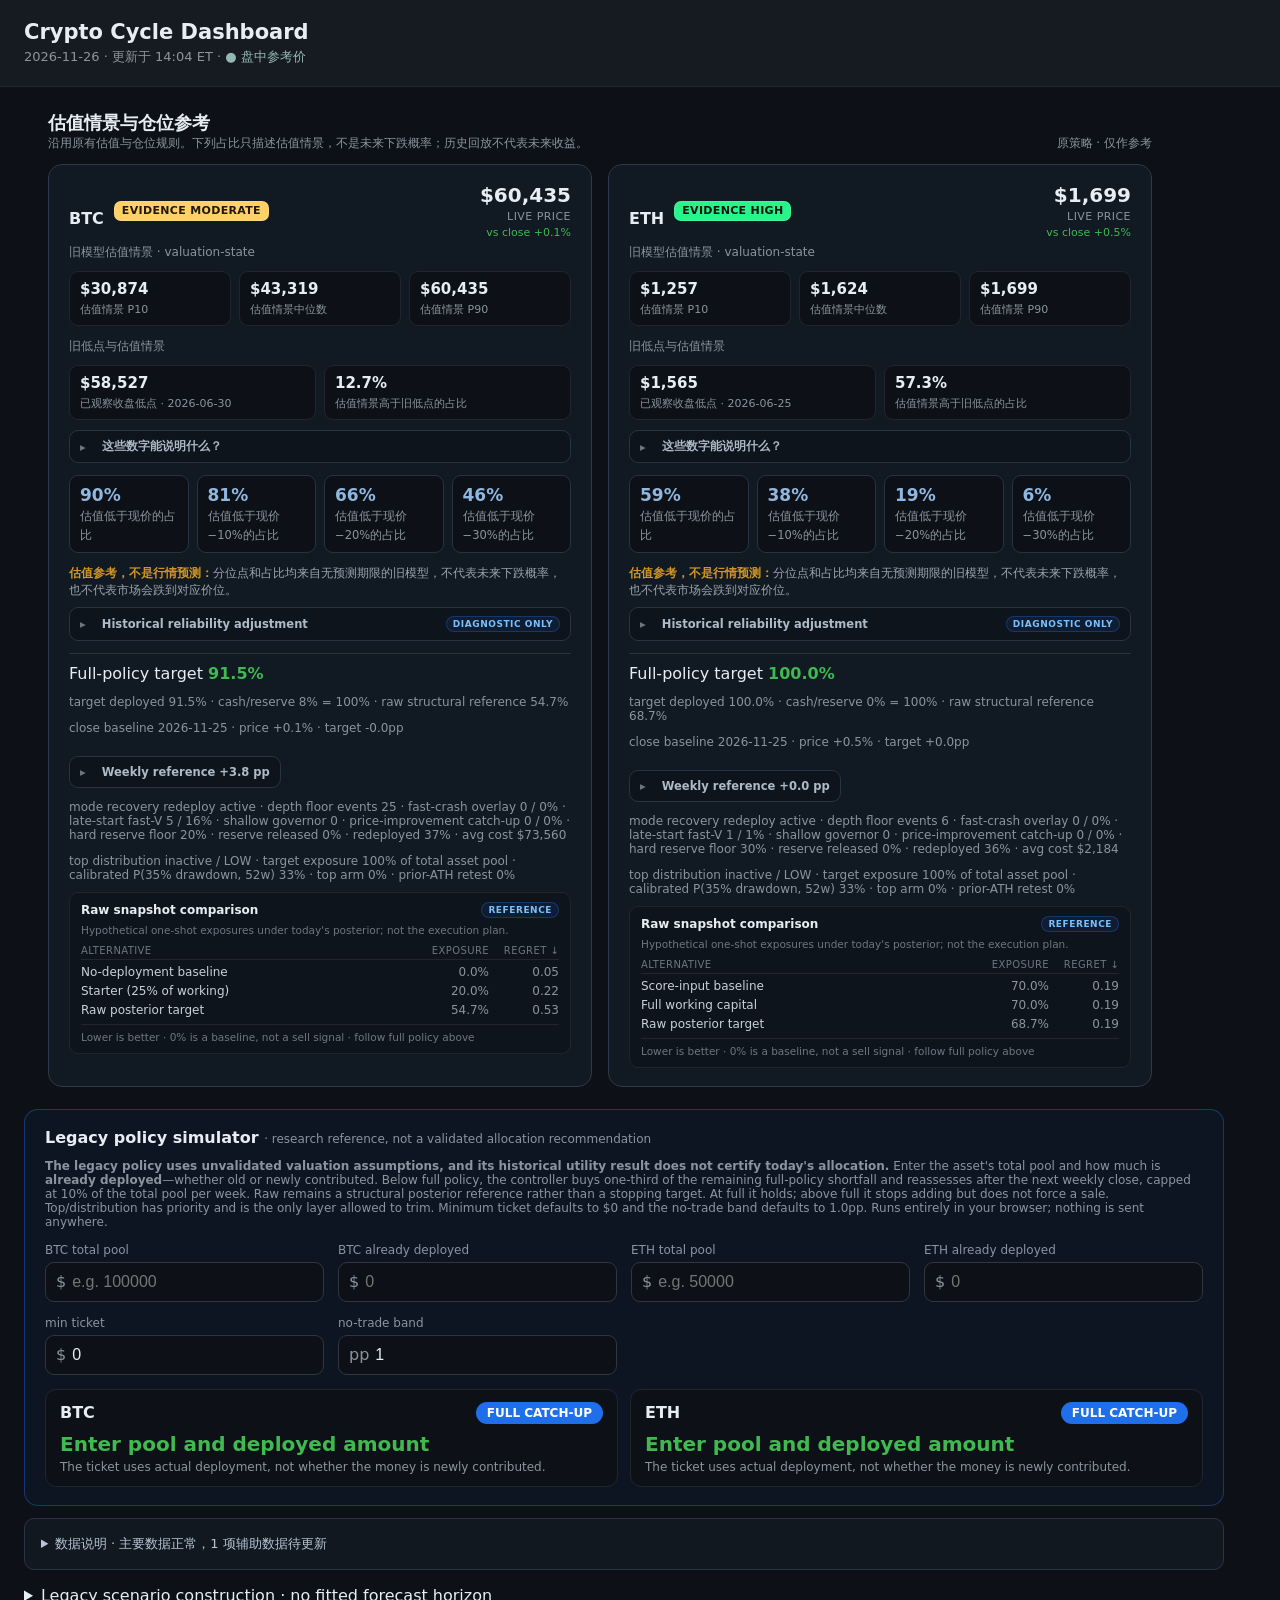
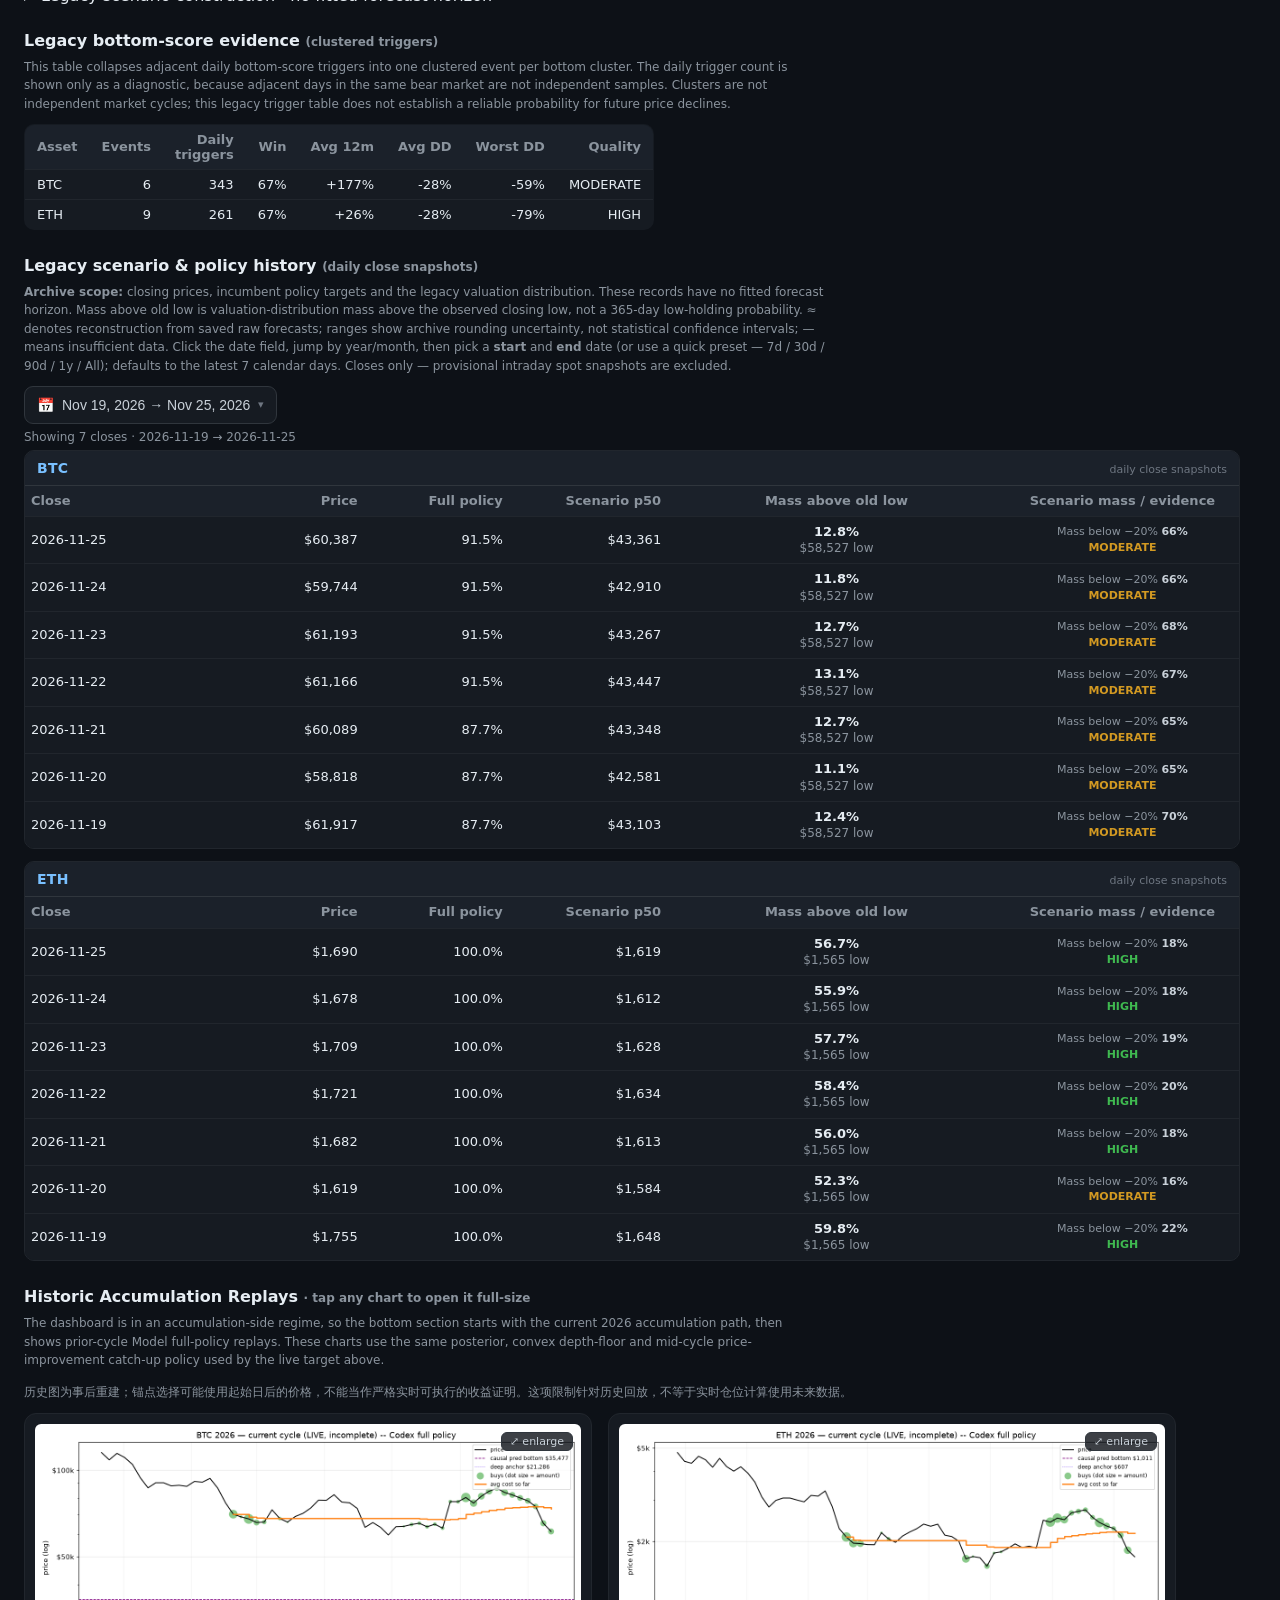
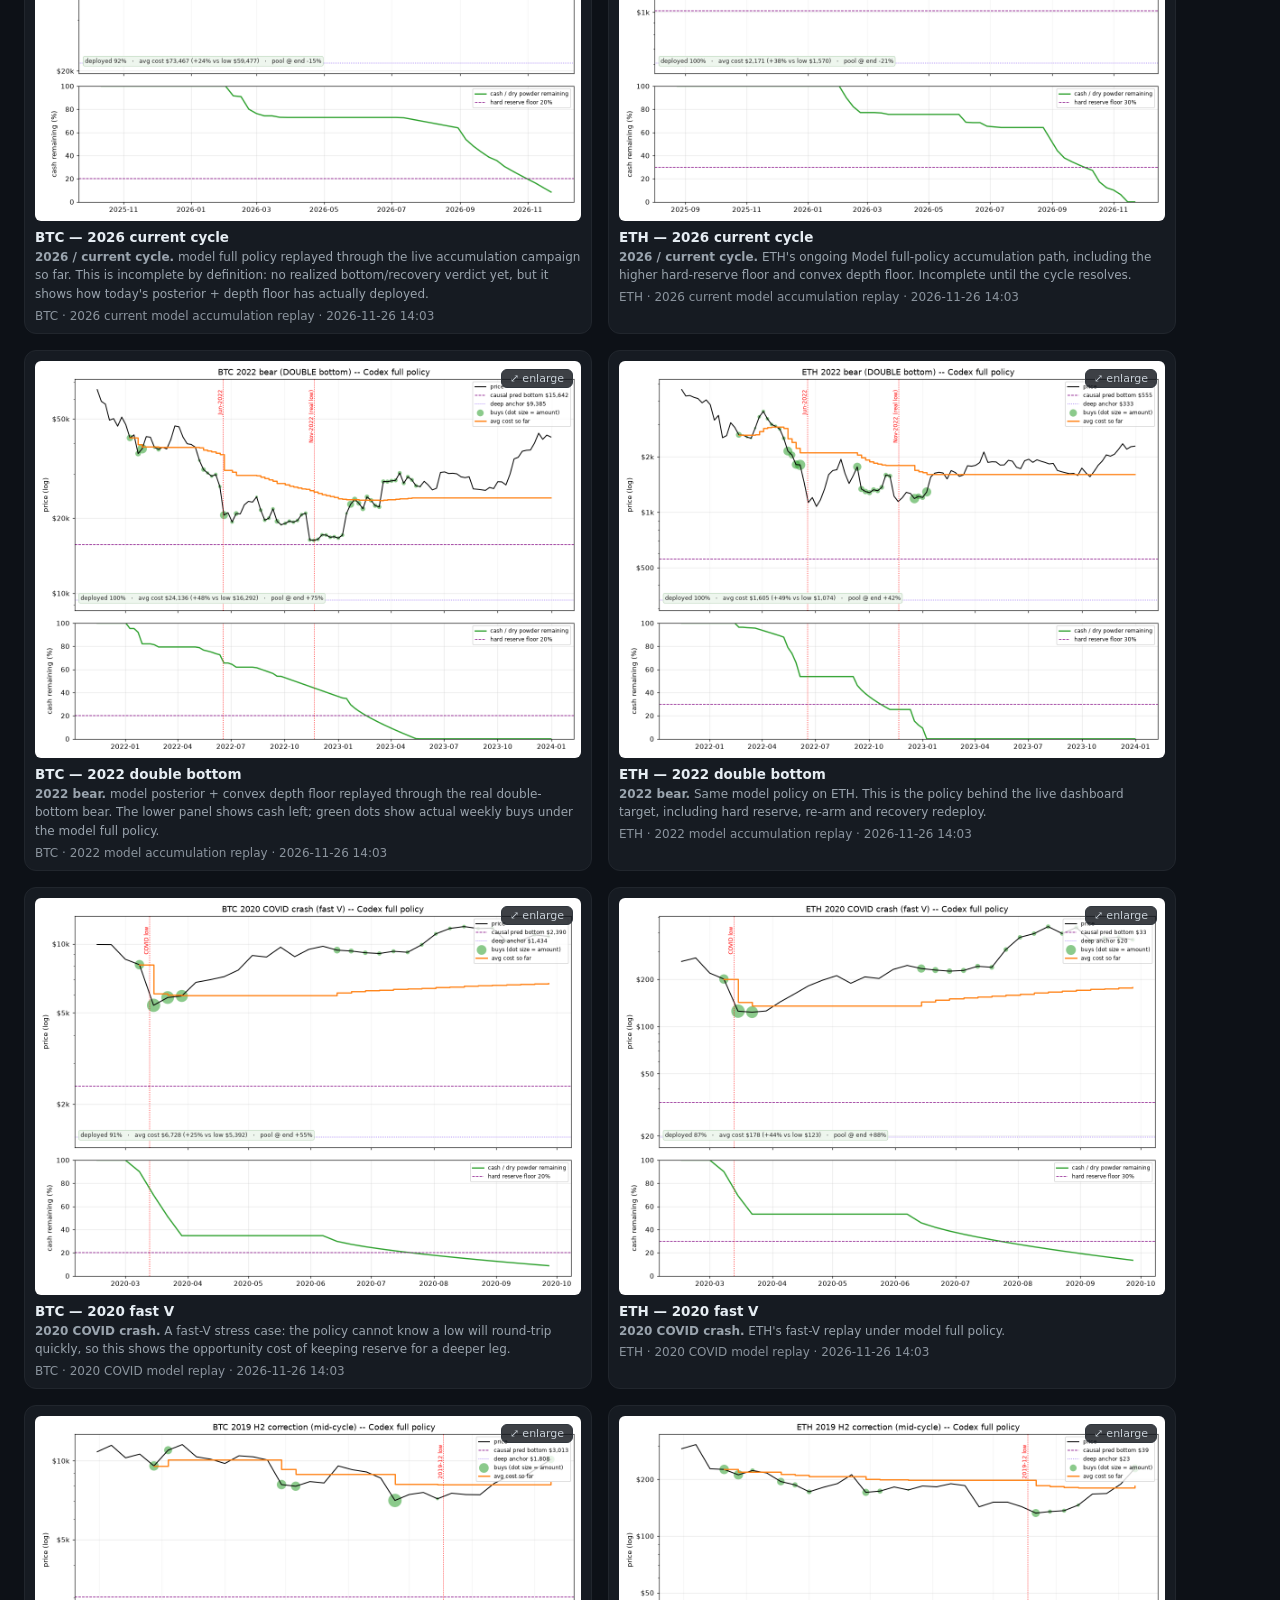
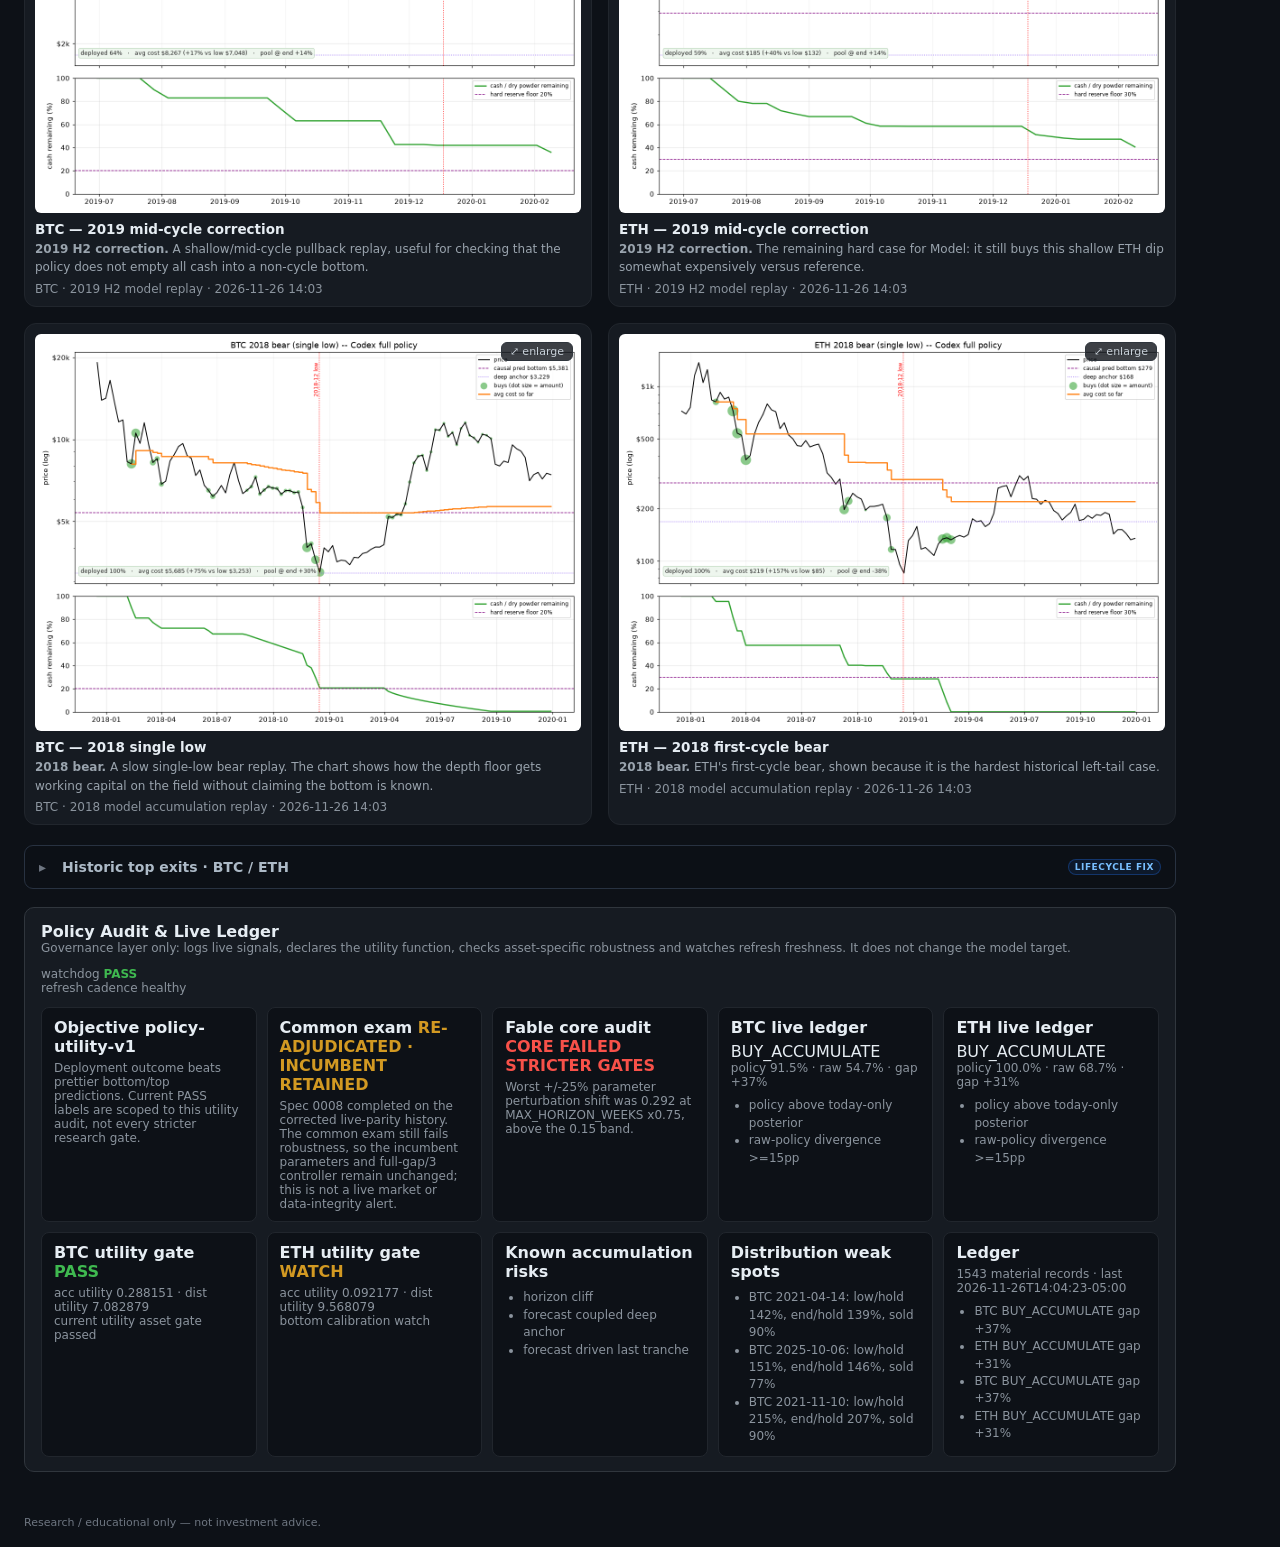
==== commit aa164284: "Cloud main live 2026-11-26 12:30" ====
--- a/index.html
+++ b/index.html
@@ -337,7 +337,7 @@
 </style></head><body>
       <header>
         <div class="title">Crypto Cycle Dashboard</div>
-        <div class="meta">2026-11-25 · 更新于 20:34 ET</div>
+        <div class="meta">2026-11-26 · 更新于 14:04 ET · <span class='live'>● 盘中参考价</span></div>
       </header>
 
       <div class="wrap legacy-scenario-panel">
@@ -357,29 +357,29 @@
               <div class="posterior-sub">旧模型估值情景 · valuation-state</div>
             </div>
             <div class="spotbox">
-              <b>$60,387</b>
-              <span>close price</span>
-
+              <b>$60,435</b>
+              <span>live price</span>
+<em class='spotdelta pos' title='Versus the last close $60,387'>vs close +0.1%</em>
             </div>
           </div>
           <div class="qgrid">
-            <div class="qbox"><b>$30,901</b><span>估值情景 P10</span></div>
-            <div class="qbox"><b>$43,361</b><span>估值情景中位数</span></div>
-            <div class="qbox"><b>$60,387</b><span>估值情景 P90</span></div>
+            <div class="qbox"><b>$30,874</b><span>估值情景 P10</span></div>
+            <div class="qbox"><b>$43,319</b><span>估值情景中位数</span></div>
+            <div class="qbox"><b>$60,435</b><span>估值情景 P90</span></div>
           </div>
           
           <div class="sub" style="margin-top:12px">旧低点与估值情景</div>
           <div class="qgrid timing-reference" style="grid-template-columns:repeat(2,minmax(0,1fr))">
             <div class="qbox"><b>$58,527</b><span>已观察收盘低点 · 2026-06-30</span></div>
-            <div class="qbox"><b>12.8%</b><span>估值情景高于旧低点的占比</span></div>
+            <div class="qbox"><b>12.7%</b><span>估值情景高于旧低点的占比</span></div>
           </div>
           <details class="caldiag low-survival-definition">
             <summary><span>这些数字能说明什么？</span></summary>
             <div class="caldiag-body"><div class="caldiag-note">旧时间模型不提供有效的未来见底日期；这不代表底部已经确认。占比只表示旧估值分布中高于已观察收盘低点的部分，不是旧底未来守住的概率，也不参与仓位计算。旧低点取最近一次历史新高以来的最低日收盘价，不是盘中最低价。该估值分布没有拟合预测期限（no fitted horizon），不能回答未来365天是否再破底。P10 / P50 / P90 是估值情景的分位点，不是市场会跌到该价位的概率。时间中心和范围也只是启发式参考。盘中价格若跌破旧收盘低点，该收盘口径诊断会暂时不可用，等待收盘确认。</div></div>
           </details>
           <div class="probgrid">
-            <div class='prob'><b style='color:#8fb7df'>89%</b><span>估值低于现价的占比</span></div>
-            <div class='prob'><b style='color:#8fb7df'>80%</b><span>估值低于现价−10%的占比</span></div>
+            <div class='prob'><b style='color:#8fb7df'>90%</b><span>估值低于现价的占比</span></div>
+            <div class='prob'><b style='color:#8fb7df'>81%</b><span>估值低于现价−10%的占比</span></div>
             <div class='prob'><b style='color:#8fb7df'>66%</b><span>估值低于现价−20%的占比</span></div>
             <div class='prob'><b style='color:#8fb7df'>46%</b><span>估值低于现价−30%的占比</span></div>
           </div>
@@ -389,14 +389,14 @@
             <summary><span>Historical reliability adjustment</span><span class="caldiag-badge">DIAGNOSTIC ONLY</span></summary>
             <div class="caldiag-body">
               <div class="caldiag-note">Each arrow applies an independent historical reliability curve to that named event. Calibration v2 uses strictly lower prices over the next 365 complete daily closes, excludes the starting close, and recovers uncensored raw parameters. These values are not percentiles of the raw price distribution and do not feed current policy sizing. The pooled calibrated price CDF is research-only and not displayed.</div>
-              <div class="caldiag-grid"><div class='caldiag-item'><span>low &lt; spot</span><div class='caldiag-values'><b>raw 89%</b><em>&rarr; cal 89%</em></div></div><div class='caldiag-item'><span>-10%</span><div class='caldiag-values'><b>raw 80%</b><em>&rarr; cal 71%</em></div></div><div class='caldiag-item'><span>-20%</span><div class='caldiag-values'><b>raw 66%</b><em>&rarr; cal 48%</em></div></div><div class='caldiag-item'><span>-30%</span><div class='caldiag-values'><b>raw 46%</b><em>&rarr; cal 33%</em></div></div></div>
+              <div class="caldiag-grid"><div class='caldiag-item'><span>low &lt; spot</span><div class='caldiag-values'><b>raw 90%</b><em>&rarr; cal 89%</em></div></div><div class='caldiag-item'><span>-10%</span><div class='caldiag-values'><b>raw 81%</b><em>&rarr; cal 71%</em></div></div><div class='caldiag-item'><span>-20%</span><div class='caldiag-values'><b>raw 66%</b><em>&rarr; cal 48%</em></div></div><div class='caldiag-item'><span>-30%</span><div class='caldiag-values'><b>raw 46%</b><em>&rarr; cal 33%</em></div></div></div>
             </div>
           </details>
           <div class="decision">
             <div class="decision-main">
               <span>Full-policy target <b>91.5%</b></span>
-              <span class="sub">target deployed 91.5% · cash/reserve 8% = 100% · raw structural reference 54.9%</span>
-
+              <span class="sub">target deployed 91.5% · cash/reserve 8% = 100% · raw structural reference 54.7%</span>
+<span class='sub livecmp'>close baseline 2026-11-25 · price +0.1% · target -0.0pp</span>
               <details class="caldiag policy-change"><summary><span>Weekly reference +3.8 pp</span></summary><div class="caldiag-body"><div class="caldiag-note">Week closed 2026-11-22: 87.7% → 91.5%. Regular accumulation +3.8 pp; recovery +0.0 pp. Shared weekly cap 10.0% of total capital (includes any existing fast-V allowance).</div><div class="caldiag-note">Recovery paused: bottom score re-spiked.</div><div class="caldiag-note">Activated 2026-09-06: price +35.1% above the running weekly-close low, 10 weeks since that low; cycle score 33.40 &gt; 23.20 (12 weeks earlier), with bottom/top scores 23.91/0.02.</div><div class="caldiag-note">Initial recovery schedule: 14.2% of the 62.7% cash remaining at activation, subject to the shared cap — not just the hard-reserve bucket. Recovery participation does not mean another deep decline is ruled out.</div><div class="caldiag-note">Same-anchor reference replay, not your personal order budget or necessarily the change from the previous published snapshot. Use the calculator with your existing deployment for actual sizing.</div></div></details>
               <span class="sub">mode recovery redeploy active · depth floor events 25 · fast-crash overlay 0 / 0% · late-start fast-V 5 / 16% · shallow governor 0 · price-improvement catch-up 0 / 0% · hard reserve floor 20% · reserve released 0% · redeployed 37% · avg cost $73,560</span>
               <span class="sub">top distribution inactive / LOW · target exposure 100% of total asset pool · calibrated P(35% drawdown, 52w) 33% · top arm 0% · prior-ATH retest 0%</span>
@@ -405,7 +405,7 @@
               <div class="minirows-title"><b>Raw snapshot comparison</b><span class="minirows-badge">REFERENCE</span></div>
               <div class="minirows-caption">Hypothetical one-shot exposures under today's posterior; not the execution plan.</div>
               <div class="minirow minirow-head"><span>alternative</span><span>exposure</span><span>regret ↓</span></div>
-              <div class='minirow minirow-data'><span class='mini-scenario'>No-deployment baseline</span><span>0.0%</span><span>0.05</span></div><div class='minirow minirow-data'><span class='mini-scenario'>Starter (25% of working)</span><span>20.0%</span><span>0.22</span></div><div class='minirow minirow-data'><span class='mini-scenario'>Raw posterior target</span><span>54.9%</span><span>0.52</span></div>
+              <div class='minirow minirow-data'><span class='mini-scenario'>No-deployment baseline</span><span>0.0%</span><span>0.05</span></div><div class='minirow minirow-data'><span class='mini-scenario'>Starter (25% of working)</span><span>20.0%</span><span>0.22</span></div><div class='minirow minirow-data'><span class='mini-scenario'>Raw posterior target</span><span>54.7%</span><span>0.53</span></div>
               <div class="minirows-note">Lower is better · 0% is a baseline, not a sell signal · follow full policy above</div>
             </div>
           </div>
@@ -417,21 +417,21 @@
               <div class="posterior-sub">旧模型估值情景 · valuation-state</div>
             </div>
             <div class="spotbox">
-              <b>$1,690</b>
-              <span>close price</span>
-
+              <b>$1,699</b>
+              <span>live price</span>
+<em class='spotdelta pos' title='Versus the last close $1,690'>vs close +0.5%</em>
             </div>
           </div>
           <div class="qgrid">
-            <div class="qbox"><b>$1,254</b><span>估值情景 P10</span></div>
-            <div class="qbox"><b>$1,619</b><span>估值情景中位数</span></div>
-            <div class="qbox"><b>$1,690</b><span>估值情景 P90</span></div>
+            <div class="qbox"><b>$1,257</b><span>估值情景 P10</span></div>
+            <div class="qbox"><b>$1,624</b><span>估值情景中位数</span></div>
+            <div class="qbox"><b>$1,699</b><span>估值情景 P90</span></div>
           </div>
           
           <div class="sub" style="margin-top:12px">旧低点与估值情景</div>
           <div class="qgrid timing-reference" style="grid-template-columns:repeat(2,minmax(0,1fr))">
             <div class="qbox"><b>$1,565</b><span>已观察收盘低点 · 2026-06-25</span></div>
-            <div class="qbox"><b>56.7%</b><span>估值情景高于旧低点的占比</span></div>
+            <div class="qbox"><b>57.3%</b><span>估值情景高于旧低点的占比</span></div>
           </div>
           <details class="caldiag low-survival-definition">
             <summary><span>这些数字能说明什么？</span></summary>
@@ -440,7 +440,7 @@
           <div class="probgrid">
             <div class='prob'><b style='color:#8fb7df'>59%</b><span>估值低于现价的占比</span></div>
             <div class='prob'><b style='color:#8fb7df'>38%</b><span>估值低于现价−10%的占比</span></div>
-            <div class='prob'><b style='color:#8fb7df'>18%</b><span>估值低于现价−20%的占比</span></div>
+            <div class='prob'><b style='color:#8fb7df'>19%</b><span>估值低于现价−20%的占比</span></div>
             <div class='prob'><b style='color:#8fb7df'>6%</b><span>估值低于现价−30%的占比</span></div>
           </div>
           <div class="calnote"><b>估值参考，不是行情预测：</b>分位点和占比均来自无预测期限的旧模型，不代表未来下跌概率，也不代表市场会跌到对应价位。</div>
@@ -449,14 +449,14 @@
             <summary><span>Historical reliability adjustment</span><span class="caldiag-badge">DIAGNOSTIC ONLY</span></summary>
             <div class="caldiag-body">
               <div class="caldiag-note">Each arrow applies an independent historical reliability curve to that named event. Calibration v2 uses strictly lower prices over the next 365 complete daily closes, excludes the starting close, and recovers uncensored raw parameters. These values are not percentiles of the raw price distribution and do not feed current policy sizing. The pooled calibrated price CDF is research-only and not displayed.</div>
-              <div class="caldiag-grid"><div class='caldiag-item'><span>low &lt; spot</span><div class='caldiag-values'><b>raw 59%</b><em>&rarr; cal 77%</em></div></div><div class='caldiag-item'><span>-10%</span><div class='caldiag-values'><b>raw 38%</b><em>&rarr; cal 35%</em></div></div><div class='caldiag-item'><span>-20%</span><div class='caldiag-values'><b>raw 18%</b><em>&rarr; cal 26%</em></div></div><div class='caldiag-item'><span>-30%</span><div class='caldiag-values'><b>raw 6%</b><em>&rarr; cal 14%</em></div></div></div>
+              <div class="caldiag-grid"><div class='caldiag-item'><span>low &lt; spot</span><div class='caldiag-values'><b>raw 59%</b><em>&rarr; cal 78%</em></div></div><div class='caldiag-item'><span>-10%</span><div class='caldiag-values'><b>raw 38%</b><em>&rarr; cal 35%</em></div></div><div class='caldiag-item'><span>-20%</span><div class='caldiag-values'><b>raw 19%</b><em>&rarr; cal 26%</em></div></div><div class='caldiag-item'><span>-30%</span><div class='caldiag-values'><b>raw 6%</b><em>&rarr; cal 14%</em></div></div></div>
             </div>
           </details>
           <div class="decision">
             <div class="decision-main">
               <span>Full-policy target <b>100.0%</b></span>
-              <span class="sub">target deployed 100.0% · cash/reserve 0% = 100% · raw structural reference 68.9%</span>
-
+              <span class="sub">target deployed 100.0% · cash/reserve 0% = 100% · raw structural reference 68.7%</span>
+<span class='sub livecmp'>close baseline 2026-11-25 · price +0.5% · target +0.0pp</span>
               <details class="caldiag policy-change"><summary><span>Weekly reference +0.0 pp</span></summary><div class="caldiag-body"><div class="caldiag-note">Week closed 2026-11-22: 100.0% → 100.0%. Regular accumulation +0.0 pp; recovery +0.0 pp. Shared weekly cap 10.0% of total capital (includes any existing fast-V allowance).</div><div class="caldiag-note">Reference capital fully deployed.</div><div class="caldiag-note">Activated 2026-08-30: price +54.0% above the running weekly-close low, 9 weeks since that low; cycle score 36.79 &gt; 30.43 (12 weeks earlier), with bottom/top scores 34.06/0.00.</div><div class="caldiag-note">Initial recovery schedule: 14.2% of the 59.4% cash remaining at activation, subject to the shared cap — not just the hard-reserve bucket. Recovery participation does not mean another deep decline is ruled out.</div><div class="caldiag-note">Same-anchor reference replay, not your personal order budget or necessarily the change from the previous published snapshot. Use the calculator with your existing deployment for actual sizing.</div></div></details>
               <span class="sub">mode recovery redeploy active · depth floor events 6 · fast-crash overlay 0 / 0% · late-start fast-V 1 / 1% · shallow governor 0 · price-improvement catch-up 0 / 0% · hard reserve floor 30% · reserve released 0% · redeployed 36% · avg cost $2,184</span>
               <span class="sub">top distribution inactive / LOW · target exposure 100% of total asset pool · calibrated P(35% drawdown, 52w) 33% · top arm 0% · prior-ATH retest 0%</span>
@@ -465,13 +465,13 @@
               <div class="minirows-title"><b>Raw snapshot comparison</b><span class="minirows-badge">REFERENCE</span></div>
               <div class="minirows-caption">Hypothetical one-shot exposures under today's posterior; not the execution plan.</div>
               <div class="minirow minirow-head"><span>alternative</span><span>exposure</span><span>regret ↓</span></div>
-              <div class='minirow minirow-data'><span class='mini-scenario'>Score-input baseline</span><span>70.0%</span><span>0.19</span></div><div class='minirow minirow-data'><span class='mini-scenario'>Full working capital</span><span>70.0%</span><span>0.19</span></div><div class='minirow minirow-data'><span class='mini-scenario'>Raw posterior target</span><span>68.9%</span><span>0.19</span></div>
+              <div class='minirow minirow-data'><span class='mini-scenario'>Score-input baseline</span><span>70.0%</span><span>0.19</span></div><div class='minirow minirow-data'><span class='mini-scenario'>Full working capital</span><span>70.0%</span><span>0.19</span></div><div class='minirow minirow-data'><span class='mini-scenario'>Raw posterior target</span><span>68.7%</span><span>0.19</span></div>
               <div class="minirows-note">Lower is better · 0% is a baseline, not a sell signal · follow full policy above</div>
             </div>
           </div>
         </section></div></section></div>
 <section class="planner"><h3>Legacy policy simulator <span class="sub" style="font-weight:400">· research reference, not a validated allocation recommendation</span></h3><p class='sub'><b>The legacy policy uses unvalidated valuation assumptions, and its historical utility result does not certify today's allocation.</b> Enter the asset's total pool and how much is <b>already deployed</b>—whether old or newly contributed. Below full policy, the controller buys one-third of the remaining full-policy shortfall and reassesses after the next weekly close, capped at 10% of the total pool per week. Raw remains a structural posterior reference rather than a stopping target. At full it holds; above full it stops adding but does not force a sale. Top/distribution has priority and is the only layer allowed to trim. Minimum ticket defaults to $0 and the no-trade band defaults to 1.0pp. Runs entirely in your browser; nothing is sent anywhere.</p><div class="pgrid"><div class="pin"><label>BTC total pool</label><div class="inwrap"><span>$</span><input id="pool-BTC" type="number" min="0" step="100" inputmode="decimal" oninput="recompute()" placeholder="e.g. 100000"></div></div><div class="pin"><label>BTC already deployed</label><div class="inwrap"><span>$</span><input id="dep-BTC" type="number" min="0" step="100" inputmode="decimal" oninput="recompute()" placeholder="0"></div></div><div class="pin"><label>ETH total pool</label><div class="inwrap"><span>$</span><input id="pool-ETH" type="number" min="0" step="100" inputmode="decimal" oninput="recompute()" placeholder="e.g. 50000"></div></div><div class="pin"><label>ETH already deployed</label><div class="inwrap"><span>$</span><input id="dep-ETH" type="number" min="0" step="100" inputmode="decimal" oninput="recompute()" placeholder="0"></div></div><div class="pin"><label>min ticket</label><div class="inwrap"><span>$</span><input id="min-ticket" type="number" min="0" step="50" inputmode="decimal" value="0" oninput="recompute()"></div></div><div class="pin"><label>no-trade band</label><div class="inwrap"><span>pp</span><input id="band-pp" type="number" min="0" max="100" step="0.1" inputmode="decimal" value="1" oninput="recompute()"></div></div></div><div id="pout" class="pout"></div><script>
-const POLICY={"BTC": {"raw_f": 0.548548, "full_f": 0.915467, "dry_f": 0.084533, "res_f": 0.2, "protected_res_f": 0.2, "catchup_weeks": 3, "week_cap_f": 0.1, "regime": "FULL CATCH-UP", "color": "#1f6feb", "dist": false, "keep_f": 1.0, "top_phase": "inactive", "top_risk": "LOW"}, "ETH": {"raw_f": 0.688756, "full_f": 1.0, "dry_f": 0.0, "res_f": 0.3, "protected_res_f": 0.3, "catchup_weeks": 3, "week_cap_f": 0.1, "regime": "FULL CATCH-UP", "color": "#1f6feb", "dist": false, "keep_f": 1.0, "top_phase": "inactive", "top_risk": "LOW"}};
+const POLICY={"BTC": {"raw_f": 0.5485, "full_f": 0.9155, "dry_f": 0.0845, "res_f": 0.2, "protected_res_f": 0.2, "catchup_weeks": 3, "week_cap_f": 0.1, "regime": "FULL CATCH-UP", "color": "#1f6feb", "dist": false, "keep_f": 1.0, "top_phase": "inactive", "top_risk": "LOW"}, "ETH": {"raw_f": 0.6888, "full_f": 1.0, "dry_f": 0.0, "res_f": 0.3, "protected_res_f": 0.3, "catchup_weeks": 3, "week_cap_f": 0.1, "regime": "FULL CATCH-UP", "color": "#1f6feb", "dist": false, "keep_f": 1.0, "top_phase": "inactive", "top_risk": "LOW"}};
 
 function fmt(x){return '$'+Math.round(x).toLocaleString('en-US');}
 function pct1(x){return (x*100).toFixed(1)+'%';}
@@ -559,9 +559,9 @@
 }
 if(typeof document!=='undefined')recompute();
 </script></section>
-<section class="data-status" aria-label="数据说明"><details class="data-drawer"><summary>数据说明 · 主要数据正常，1 项辅助数据待更新</summary><div class="data-body"><p>这里显示每项数据的实际观察日期。辅助数据缺项不等于价格行情异常，也不代表看跌信号。</p><p>待更新或暂缺：稳定币供应量、BTC_SOPR、ETH_SOPR、BTC_REALIZED_CAP、ETH_REALIZED_CAP、BTC_FUNDING、ETH_FUNDING</p><p>实时币价不能补齐宏观或链上数据；本页的趋势事实使用已完成价格记录。</p><div class="tablewrap"><table class="d"><thead><tr><th>数据</th><th>最后观察日</th><th>状态</th><th>来源</th></tr></thead><tbody><tr><td>BTC</td><td>2026-11-25</td><td>正常</td><td>archive / legacy overlay; provenance not recorded</td></tr><tr><td>ETH</td><td>2026-11-25</td><td>正常</td><td>archive / legacy overlay; provenance not recorded</td></tr><tr><td>标普500</td><td>2026-11-24</td><td>正常</td><td><a href="https://fred.stlouisfed.org/series/SP500">FRED / S&amp;P Dow Jones Indices</a></td></tr><tr><td>纳斯达克100</td><td>2026-11-24</td><td>正常</td><td><a href="https://fred.stlouisfed.org/series/NASDAQ100">FRED / Nasdaq</a></td></tr><tr><td>联邦基金目标利率上限</td><td>2026-11-25</td><td>正常</td><td><a href="https://fred.stlouisfed.org/series/DFEDTARU">FRED / Federal Reserve</a></td></tr><tr><td>VIX</td><td>2026-11-25</td><td>正常</td><td>archive / legacy overlay; provenance not recorded</td></tr><tr><td>DXY</td><td>2026-11-25</td><td>正常</td><td>archive / legacy overlay; provenance not recorded</td></tr><tr><td>XAU</td><td>2026-11-25</td><td>正常</td><td>archive / legacy overlay; provenance not recorded</td></tr><tr><td>YC_3M10Y</td><td>2026-11-24</td><td>正常</td><td>archive / legacy overlay; provenance not recorded</td></tr><tr><td>CDX_HY</td><td>2026-11-24</td><td>正常</td><td>archive / legacy overlay; provenance not recorded</td></tr><tr><td>BTC 链上估值</td><td>2026-11-24</td><td>正常</td><td>archive / legacy overlay; provenance not recorded</td></tr><tr><td>ETH 链上估值</td><td>2026-11-24</td><td>正常</td><td>archive / legacy overlay; provenance not recorded</td></tr><tr><td>SPX_TR</td><td>2026-11-24</td><td>正常</td><td><a href="https://finance.yahoo.com/quote/%5ESP500TR/history/">Yahoo Finance</a></td></tr><tr><td>NDX_TR</td><td>2026-11-24</td><td>正常</td><td><a href="https://fred.stlouisfed.org/series/NASDAQXNDX">FRED / Nasdaq</a></td></tr><tr><td>TLT_TR</td><td>2026-11-24</td><td>正常（代理序列）</td><td><a href="https://finance.yahoo.com/quote/TLT/history/">Yahoo Finance</a></td></tr><tr><td>FEDFUNDS_LONG</td><td>2026-11-24</td><td>正常</td><td>archive / legacy overlay; provenance not recorded</td></tr><tr><td>TLT</td><td>2026-11-24</td><td>正常</td><td><a href="https://finance.yahoo.com/quote/TLT/history/">Yahoo Finance</a></td></tr><tr><td>GLD</td><td>2026-11-25</td><td>正常</td><td>archive / legacy overlay; provenance not recorded</td></tr><tr><td>BTC_SOPR</td><td>日期待确认</td><td>暂无数据</td><td>archive / legacy overlay; provenance not recorded</td></tr><tr><td>ETH_SOPR</td><td>日期待确认</td><td>暂无数据</td><td>archive / legacy overlay; provenance not recorded</td></tr><tr><td>BTC_REALIZED_CAP</td><td>日期待确认</td><td>暂无数据</td><td>archive / legacy overlay; provenance not recorded</td></tr><tr><td>ETH_REALIZED_CAP</td><td>日期待确认</td><td>暂无数据</td><td>archive / legacy overlay; provenance not recorded</td></tr><tr><td>BTC_FUNDING</td><td>日期待确认</td><td>暂无数据</td><td>archive / legacy overlay; provenance not recorded</td></tr><tr><td>ETH_FUNDING</td><td>日期待确认</td><td>暂无数据</td><td>archive / legacy overlay; provenance not recorded</td></tr><tr><td>稳定币供应量</td><td>2026-06-12</td><td>未更新</td><td>archive / legacy overlay; provenance not recorded</td></tr></tbody></table></div></div></details></section>
+<section class="data-status" aria-label="数据说明"><details class="data-drawer"><summary>数据说明 · 主要数据正常，1 项辅助数据待更新</summary><div class="data-body"><p>这里显示每项数据的实际观察日期。辅助数据缺项不等于价格行情异常，也不代表看跌信号。</p><p>待更新或暂缺：稳定币供应量、BTC_SOPR、ETH_SOPR、BTC_REALIZED_CAP、ETH_REALIZED_CAP、BTC_FUNDING、ETH_FUNDING</p><p>实时币价不能补齐宏观或链上数据；本页的趋势事实使用已完成价格记录。</p><div class="tablewrap"><table class="d"><thead><tr><th>数据</th><th>最后观察日</th><th>状态</th><th>来源</th></tr></thead><tbody><tr><td>BTC</td><td>2026-11-25</td><td>正常</td><td>archive / legacy overlay; provenance not recorded</td></tr><tr><td>ETH</td><td>2026-11-25</td><td>正常</td><td>archive / legacy overlay; provenance not recorded</td></tr><tr><td>标普500</td><td>2026-11-24</td><td>正常</td><td><a href="https://fred.stlouisfed.org/series/SP500">FRED / S&amp;P Dow Jones Indices</a></td></tr><tr><td>纳斯达克100</td><td>2026-11-24</td><td>正常</td><td><a href="https://fred.stlouisfed.org/series/NASDAQ100">FRED / Nasdaq</a></td></tr><tr><td>联邦基金目标利率上限</td><td>2026-11-25</td><td>正常</td><td><a href="https://fred.stlouisfed.org/series/DFEDTARU">FRED / Federal Reserve</a></td></tr><tr><td>VIX</td><td>2026-11-25</td><td>正常</td><td>archive / legacy overlay; provenance not recorded</td></tr><tr><td>DXY</td><td>2026-11-26</td><td>正常</td><td>archive / legacy overlay; provenance not recorded</td></tr><tr><td>XAU</td><td>2026-11-26</td><td>正常</td><td>archive / legacy overlay; provenance not recorded</td></tr><tr><td>YC_3M10Y</td><td>2026-11-24</td><td>正常</td><td>archive / legacy overlay; provenance not recorded</td></tr><tr><td>CDX_HY</td><td>2026-11-24</td><td>正常</td><td>archive / legacy overlay; provenance not recorded</td></tr><tr><td>BTC 链上估值</td><td>2026-11-24</td><td>正常</td><td>archive / legacy overlay; provenance not recorded</td></tr><tr><td>ETH 链上估值</td><td>2026-11-24</td><td>正常</td><td>archive / legacy overlay; provenance not recorded</td></tr><tr><td>SPX_TR</td><td>2026-11-24</td><td>正常</td><td><a href="https://finance.yahoo.com/quote/%5ESP500TR/history/">Yahoo Finance</a></td></tr><tr><td>NDX_TR</td><td>2026-11-24</td><td>正常</td><td><a href="https://fred.stlouisfed.org/series/NASDAQXNDX">FRED / Nasdaq</a></td></tr><tr><td>TLT_TR</td><td>2026-11-24</td><td>正常（代理序列）</td><td><a href="https://finance.yahoo.com/quote/TLT/history/">Yahoo Finance</a></td></tr><tr><td>FEDFUNDS_LONG</td><td>2026-11-24</td><td>正常</td><td>archive / legacy overlay; provenance not recorded</td></tr><tr><td>TLT</td><td>2026-11-24</td><td>正常</td><td><a href="https://finance.yahoo.com/quote/TLT/history/">Yahoo Finance</a></td></tr><tr><td>GLD</td><td>2026-11-26</td><td>正常</td><td>archive / legacy overlay; provenance not recorded</td></tr><tr><td>BTC_SOPR</td><td>日期待确认</td><td>暂无数据</td><td>archive / legacy overlay; provenance not recorded</td></tr><tr><td>ETH_SOPR</td><td>日期待确认</td><td>暂无数据</td><td>archive / legacy overlay; provenance not recorded</td></tr><tr><td>BTC_REALIZED_CAP</td><td>日期待确认</td><td>暂无数据</td><td>archive / legacy overlay; provenance not recorded</td></tr><tr><td>ETH_REALIZED_CAP</td><td>日期待确认</td><td>暂无数据</td><td>archive / legacy overlay; provenance not recorded</td></tr><tr><td>BTC_FUNDING</td><td>日期待确认</td><td>暂无数据</td><td>archive / legacy overlay; provenance not recorded</td></tr><tr><td>ETH_FUNDING</td><td>日期待确认</td><td>暂无数据</td><td>archive / legacy overlay; provenance not recorded</td></tr><tr><td>稳定币供应量</td><td>2026-06-12</td><td>未更新</td><td>archive / legacy overlay; provenance not recorded</td></tr></tbody></table></div></div></details></section>
       <div class="wrap">
-        <details class='legacy-derivation'><summary>Legacy scenario construction · no fitted forecast horizon</summary><div class='dcard'><div class='dhead'><b>BTC</b> valuation scenario &asymp; <b>$43,361</b> <span class='neg'>(-28%)</span> 不提供未来见底日期 <span class='sub'>· range $32,546–$60,264, 2026-11-25→2027-03-07</span></div><div class='sub'>Legacy valuation-scenario median ≈ $43,361; no fitted forecast horizon. The pooled calibrated price CDF remains research-only.</div><ol class='dlist'><li><b>realized/MVRV</b> [25%]: ~$44,287 <span class='sub'>MVRV 0.82 x realized $53,978</span></li><li><b>200w-MA/Mayer</b> [50%]: ~$42,903 <span class='sub'>Mayer 0.63 x 200wMA $68,418</span></li><li><b>power-law</b> [7%]: ~$60,387 <span class='sub'>log-log support through 3 prior lows [capped at spot]</span></li><li><b>drawdown-decay</b> [12%]: ~$35,477 <span class='sub'>cycle DD 0.72 from peak $124,753</span></li><li><b>score-state</b> [6%]: ~$57,617 <span class='sub'>bottom score 89, DD progress 0.64</span></li><li><b>Timing</b>: calendar 2026-08-21 · halving 2026-10-13 · capitulation state 46% &rarr; 不提供未来见底日期</li><li><b>reference model</b>: $38,796 around 2027-02-11 <span class='sub'>(model delta +12%, -65d)</span></li><li><b>Uncertainty</b>: evidence quality MODERATE · 6 clustered events · price band 64% · timing window 102d</li></ol></div><div class='dcard'><div class='dhead'><b>ETH</b> valuation scenario &asymp; <b>$1,619</b> <span class='neg'>(-4%)</span> 不提供未来见底日期 <span class='sub'>· range $1,014–$1,690, 2026-11-25→2027-03-14</span></div><div class='sub'>Legacy valuation-scenario median ≈ $1,619; no fitted forecast horizon. The pooled calibrated price CDF remains research-only.</div><ol class='dlist'><li><b>realized/MVRV</b> [16%]: ~$1,690 <span class='sub'>MVRV 0.88 x realized $1,991 [capped at spot]</span></li><li><b>200w-MA/Mayer</b> [11%]: ~$1,690 <span class='sub'>Mayer 0.89 x 200wMA $2,561 [capped at spot]</span></li><li><b>power-law</b> [21%]: ~$1,690 <span class='sub'>log-log support through 2 prior lows [capped at spot]</span></li><li><b>drawdown-decay</b> [35%]: ~$1,558 <span class='sub'>cycle DD 0.68 from peak $4,831</span></li><li><b>score-state</b> [18%]: ~$1,650 <span class='sub'>bottom score 92, DD progress 0.78</span></li><li><b>Timing</b>: calendar 2026-06-28 · capitulation state 95% &rarr; 不提供未来见底日期</li><li><b>reference model</b>: $1,262 around 2027-01-18 <span class='sub'>(model delta +28%, -41d)</span></li><li><b>Uncertainty</b>: evidence quality HIGH · 9 clustered events · price band 42% · timing window 109d</li></ol></div></details>
+        <details class='legacy-derivation'><summary>Legacy scenario construction · no fitted forecast horizon</summary><div class='dcard'><div class='dhead'><b>BTC</b> valuation scenario &asymp; <b>$43,319</b> <span class='neg'>(-28%)</span> 不提供未来见底日期 <span class='sub'>· range $32,503–$60,171, 2026-11-26→2027-03-08</span></div><div class='sub'>Legacy valuation-scenario median ≈ $43,319; no fitted forecast horizon. The pooled calibrated price CDF remains research-only.</div><ol class='dlist'><li><b>realized/MVRV</b> [25%]: ~$44,071 <span class='sub'>MVRV 0.82 x realized $53,714</span></li><li><b>200w-MA/Mayer</b> [50%]: ~$42,902 <span class='sub'>Mayer 0.63 x 200wMA $68,417</span></li><li><b>power-law</b> [7%]: ~$60,435 <span class='sub'>log-log support through 3 prior lows [capped at spot]</span></li><li><b>drawdown-decay</b> [12%]: ~$35,477 <span class='sub'>cycle DD 0.72 from peak $124,753</span></li><li><b>score-state</b> [6%]: ~$57,727 <span class='sub'>bottom score 90, DD progress 0.64</span></li><li><b>Timing</b>: calendar 2026-08-21 · halving 2026-10-13 · capitulation state 46% &rarr; 不提供未来见底日期</li><li><b>reference model</b>: $38,609 around 2027-02-11 <span class='sub'>(model delta +12%, -64d)</span></li><li><b>Uncertainty</b>: evidence quality MODERATE · 6 clustered events · price band 64% · timing window 102d</li></ol></div><div class='dcard'><div class='dhead'><b>ETH</b> valuation scenario &asymp; <b>$1,624</b> <span class='neg'>(-4%)</span> 不提供未来见底日期 <span class='sub'>· range $1,017–$1,699, 2026-11-26→2027-03-15</span></div><div class='sub'>Legacy valuation-scenario median ≈ $1,624; no fitted forecast horizon. The pooled calibrated price CDF remains research-only.</div><ol class='dlist'><li><b>realized/MVRV</b> [16%]: ~$1,699 <span class='sub'>MVRV 0.88 x realized $1,991 [capped at spot]</span></li><li><b>200w-MA/Mayer</b> [11%]: ~$1,699 <span class='sub'>Mayer 0.89 x 200wMA $2,561 [capped at spot]</span></li><li><b>power-law</b> [21%]: ~$1,699 <span class='sub'>log-log support through 2 prior lows [capped at spot]</span></li><li><b>drawdown-decay</b> [35%]: ~$1,558 <span class='sub'>cycle DD 0.68 from peak $4,831</span></li><li><b>score-state</b> [18%]: ~$1,660 <span class='sub'>bottom score 93, DD progress 0.78</span></li><li><b>Timing</b>: calendar 2026-06-28 · capitulation state 95% &rarr; 不提供未来见底日期</li><li><b>reference model</b>: $1,268 around 2027-01-19 <span class='sub'>(model delta +28%, -41d)</span></li><li><b>Uncertainty</b>: evidence quality HIGH · 9 clustered events · price band 42% · timing window 109d</li></ol></div></details>
         <h3>Legacy bottom-score evidence <span class='sub'>(clustered triggers)</span></h3><p class='sub' style='max-width:780px;margin:-2px 0 10px;line-height:1.55'>This table collapses adjacent daily bottom-score triggers into one clustered event per bottom cluster. The daily trigger count is shown only as a diagnostic, because adjacent days in the same bear market are not independent samples. Clusters are not independent market cycles; this legacy trigger table does not establish a reliable probability for future price declines.</p><div class='tablewrap'><table class='d'><tr><th>Asset</th><th>Events</th><th>Daily triggers</th><th>Win</th><th>Avg&nbsp;12m</th><th>Avg&nbsp;DD</th><th>Worst&nbsp;DD</th><th>Quality</th></tr><tr><td>BTC</td><td>6</td><td>343</td><td>67%</td><td>+177%</td><td>-28%</td><td>-59%</td><td>MODERATE</td></tr><tr><td>ETH</td><td>9</td><td>261</td><td>67%</td><td>+26%</td><td>-28%</td><td>-79%</td><td>HIGH</td></tr></table></div>
         <h3>Legacy scenario &amp; policy history <span class='sub'>(daily close snapshots)</span></h3><p class='sub' style='max-width:820px;margin:-2px 0 10px;line-height:1.55'><b>Archive scope:</b> closing prices, incumbent policy targets and the legacy valuation distribution. These records have no fitted forecast horizon. Mass above old low is valuation-distribution mass above the observed closing low, not a 365-day low-holding probability. ≈ denotes reconstruction from saved raw forecasts; ranges show archive rounding uncertainty, not statistical confidence intervals; — means insufficient data. Click the date field, jump by year/month, then pick a <b>start</b> and <b>end</b> date (or use a quick preset — 7d / 30d / 90d / 1y / All); defaults to the latest 7 calendar days. Closes only — provisional intraday spot snapshots are excluded.</p><div class='hctl'><div class='rangepick'><button type='button' id='hist-trig' class='htrig' onclick='calToggle(event)' aria-haspopup='dialog' aria-expanded='false' disabled><span class='hcalico'>📅</span><span id='hist-trig-txt'>Loading…</span><span class='hcar'>▾</span></button><div id='hist-pop' class='hpop' role='dialog' aria-label='Pick a date range'><div class='hjump'><select id='hist-year' onchange='calJump()' aria-label='Jump to year' disabled></select><select id='hist-month' onchange='calJump()' aria-label='Jump to month' disabled></select></div><button type='button' class='hnav prev' id='hist-prev' onclick='calNav(-1)' aria-label='Previous month'>‹</button><button type='button' class='hnav next' id='hist-next' onclick='calNav(1)' aria-label='Next month'>›</button><div id='hist-grids' class='hpop-cals'></div><div class='hpre'><button type='button' class='hchip' onclick="calPreset('latest')">Latest</button><button type='button' class='hchip' onclick="calPreset('6')">7d</button><button type='button' class='hchip' onclick="calPreset('30')">30d</button><button type='button' class='hchip' onclick="calPreset('90')">90d</button><button type='button' class='hchip' onclick="calPreset('365')">1y</button><button type='button' class='hchip' onclick="calPreset('all')">All</button><span class='hpre-sp'></span><span id='hist-sel' class='sub'></span><button type='button' class='hchip hchip-go' onclick='calClose()'>Done</button></div></div></div><input type='hidden' id='hist-from'><input type='hidden' id='hist-to'></div><div id='histcap' class='sub' style='margin:6px 0'></div><div id='histwrap' style='overflow-x:auto'><div class='sub'>Loading history…</div></div><script>
 var HIST=[];
@@ -779,8 +779,8 @@
   histRender();
 }).catch(function(){var el=document.getElementById('histwrap');if(el)el.innerHTML='<div class="sub">History unavailable.</div>';});
 </script>
-        <h3>Historic Accumulation Replays <span class='sub'>· tap any chart to open it full-size</span></h3><p class='sub' style='max-width:780px;margin:-2px 0 14px;line-height:1.55'>The dashboard is in an accumulation-side regime, so the bottom section starts with the current 2026 accumulation path, then shows prior-cycle Model full-policy replays. These charts use the same posterior, convex depth-floor and mid-cycle price-improvement catch-up policy used by the live target above.</p><p class='sub'>历史图为事后重建；锚点选择可能使用起始日后的价格，不能当作严格实时可执行的收益证明。这项限制针对历史回放，不等于实时仓位计算使用未来数据。</p><div class='gallery'><figure><a class="shot" href="reports/model_deploy_BTC_2026.png?v=4f6b3fd0" target="_blank" rel="noopener"><img loading="lazy" src="reports/model_deploy_BTC_2026.png?v=4f6b3fd0" alt="BTC · 2026 current model accumulation replay"></a><figcaption><span class="takeaway">BTC — 2026 current cycle</span><span class="cap"><b>2026 / current cycle.</b> model full policy replayed through the live accumulation campaign so far. This is incomplete by definition: no realized bottom/recovery verdict yet, but it shows how today's posterior + depth floor has actually deployed.</span><span class="sub">BTC · 2026 current model accumulation replay · 2026-11-25 20:34</span></figcaption></figure><figure><a class="shot" href="reports/model_deploy_ETH_2026.png?v=8045eff2" target="_blank" rel="noopener"><img loading="lazy" src="reports/model_deploy_ETH_2026.png?v=8045eff2" alt="ETH · 2026 current model accumulation replay"></a><figcaption><span class="takeaway">ETH — 2026 current cycle</span><span class="cap"><b>2026 / current cycle.</b> ETH's ongoing Model full-policy accumulation path, including the higher hard-reserve floor and convex depth floor. Incomplete until the cycle resolves.</span><span class="sub">ETH · 2026 current model accumulation replay · 2026-11-25 20:34</span></figcaption></figure><figure><a class="shot" href="reports/model_deploy_BTC_2022.png?v=924f6a9e" target="_blank" rel="noopener"><img loading="lazy" src="reports/model_deploy_BTC_2022.png?v=924f6a9e" alt="BTC · 2022 model accumulation replay"></a><figcaption><span class="takeaway">BTC — 2022 double bottom</span><span class="cap"><b>2022 bear.</b> model posterior + convex depth floor replayed through the real double-bottom bear. The lower panel shows cash left; green dots show actual weekly buys under the model full policy.</span><span class="sub">BTC · 2022 model accumulation replay · 2026-11-25 20:34</span></figcaption></figure><figure><a class="shot" href="reports/model_deploy_ETH_2022.png?v=98218029" target="_blank" rel="noopener"><img loading="lazy" src="reports/model_deploy_ETH_2022.png?v=98218029" alt="ETH · 2022 model accumulation replay"></a><figcaption><span class="takeaway">ETH — 2022 double bottom</span><span class="cap"><b>2022 bear.</b> Same model policy on ETH. This is the policy behind the live dashboard target, including hard reserve, re-arm and recovery redeploy.</span><span class="sub">ETH · 2022 model accumulation replay · 2026-11-25 20:34</span></figcaption></figure><figure><a class="shot" href="reports/model_deploy_BTC_2020covid.png?v=7aeb7a93" target="_blank" rel="noopener"><img loading="lazy" src="reports/model_deploy_BTC_2020covid.png?v=7aeb7a93" alt="BTC · 2020 COVID model replay"></a><figcaption><span class="takeaway">BTC — 2020 fast V</span><span class="cap"><b>2020 COVID crash.</b> A fast-V stress case: the policy cannot know a low will round-trip quickly, so this shows the opportunity cost of keeping reserve for a deeper leg.</span><span class="sub">BTC · 2020 COVID model replay · 2026-11-25 20:34</span></figcaption></figure><figure><a class="shot" href="reports/model_deploy_ETH_2020covid.png?v=e472a12b" target="_blank" rel="noopener"><img loading="lazy" src="reports/model_deploy_ETH_2020covid.png?v=e472a12b" alt="ETH · 2020 COVID model replay"></a><figcaption><span class="takeaway">ETH — 2020 fast V</span><span class="cap"><b>2020 COVID crash.</b> ETH's fast-V replay under model full policy.</span><span class="sub">ETH · 2020 COVID model replay · 2026-11-25 20:34</span></figcaption></figure><figure><a class="shot" href="reports/model_deploy_BTC_2019.png?v=b8066dc7" target="_blank" rel="noopener"><img loading="lazy" src="reports/model_deploy_BTC_2019.png?v=b8066dc7" alt="BTC · 2019 H2 model replay"></a><figcaption><span class="takeaway">BTC — 2019 mid-cycle correction</span><span class="cap"><b>2019 H2 correction.</b> A shallow/mid-cycle pullback replay, useful for checking that the policy does not empty all cash into a non-cycle bottom.</span><span class="sub">BTC · 2019 H2 model replay · 2026-11-25 20:34</span></figcaption></figure><figure><a class="shot" href="reports/model_deploy_ETH_2019.png?v=7e216693" target="_blank" rel="noopener"><img loading="lazy" src="reports/model_deploy_ETH_2019.png?v=7e216693" alt="ETH · 2019 H2 model replay"></a><figcaption><span class="takeaway">ETH — 2019 mid-cycle correction</span><span class="cap"><b>2019 H2 correction.</b> The remaining hard case for Model: it still buys this shallow ETH dip somewhat expensively versus reference.</span><span class="sub">ETH · 2019 H2 model replay · 2026-11-25 20:34</span></figcaption></figure><figure><a class="shot" href="reports/model_deploy_BTC_2018.png?v=f1c43504" target="_blank" rel="noopener"><img loading="lazy" src="reports/model_deploy_BTC_2018.png?v=f1c43504" alt="BTC · 2018 model accumulation replay"></a><figcaption><span class="takeaway">BTC — 2018 single low</span><span class="cap"><b>2018 bear.</b> A slow single-low bear replay. The chart shows how the depth floor gets working capital on the field without claiming the bottom is known.</span><span class="sub">BTC · 2018 model accumulation replay · 2026-11-25 20:34</span></figcaption></figure><figure><a class="shot" href="reports/model_deploy_ETH_2018.png?v=0282dbe3" target="_blank" rel="noopener"><img loading="lazy" src="reports/model_deploy_ETH_2018.png?v=0282dbe3" alt="ETH · 2018 model accumulation replay"></a><figcaption><span class="takeaway">ETH — 2018 first-cycle bear</span><span class="cap"><b>2018 bear.</b> ETH's first-cycle bear, shown because it is the hardest historical left-tail case.</span><span class="sub">ETH · 2018 model accumulation replay · 2026-11-25 20:34</span></figcaption></figure></div><details class="caldiag top-history" id="top-history"><summary><span>Historic top exits · BTC / ETH</span><span class="caldiag-badge">LIFECYCLE FIX</span></summary><div class="top-history-body"><p class='sub' style='max-width:880px;line-height:1.55'>Lifecycle-scoped exits: an expired, unarmed top signal can no longer trigger a fresh sell. Already-armed trailing stops remain active, including on a sharp drop. Each known-top window starts fully invested and is replayed independently, before fees; these are not continuous-account returns. The green line is the signal keep target before stateful stops; trade markers use the full executor. Current accumulation targets and the weekly calculator are unchanged. <a href="reports/distribution_replay.json" target="_blank" rel="noopener">Replay records ↗</a></p><div class='gallery'><figure><a class="shot" href="reports/model_distribution_BTC_history.png?v=b582501e" target="_blank" rel="noopener"><img loading="lazy" src="reports/model_distribution_BTC_history.png?v=b582501e" alt="BTC · distribution history"></a><figcaption><span class="takeaway">BTC — historic top exits</span><span class="cap">Model top posterior: known-cycle tops, partial trims, average sell price, drawdown risk and keep target.</span><span class="sub">BTC · distribution history · 2026-11-25 20:34</span></figcaption></figure><figure><a class="shot" href="reports/model_distribution_ETH_history.png?v=ceb9e4a3" target="_blank" rel="noopener"><img loading="lazy" src="reports/model_distribution_ETH_history.png?v=ceb9e4a3" alt="ETH · distribution history"></a><figcaption><span class="takeaway">ETH — historic top exits</span><span class="cap">Model distribution replay for ETH: partial-trim policy rather than one exact-top all-out call.</span><span class="sub">ETH · distribution history · 2026-11-25 20:34</span></figcaption></figure></div></div></details>
-        <section class='audit'><div class='audit-head'><div><h3 style='margin:0'>Policy Audit & Live Ledger</h3><div class='sub'>Governance layer only: logs live signals, declares the utility function, checks asset-specific robustness and watches refresh freshness. It does not change the model target.</div></div><div class='sub'>watchdog <span class='badge-pass'>PASS</span><br>refresh cadence healthy</div></div><div class='audit-grid'><div class='audit-card'><b>Objective policy-utility-v1</b><div class='sub'>Deployment outcome beats prettier bottom/top predictions. Current PASS labels are scoped to this utility audit, not every stricter research gate.</div></div><div class='audit-card'><b>Common exam <span class='badge-watch'>RE-ADJUDICATED · INCUMBENT RETAINED</span></b><div class='sub'>Spec 0008 completed on the corrected live-parity history. The common exam still fails robustness, so the incumbent parameters and full-gap/3 controller remain unchanged; this is not a live market or data-integrity alert.</div></div><div class='audit-card'><b>Fable core audit <span class='badge-fail'>CORE FAILED STRICTER GATES</span></b><div class='sub'>Worst +/-25% parameter perturbation shift was 0.292 at MAX_HORIZON_WEEKS x0.75, above the 0.15 band.</div></div><div class='audit-card'><b>BTC live ledger</b><div>BUY_ACCUMULATE</div><div class='sub'>policy 91.5% · raw 54.9% · gap +37%</div><ul class='audit-list'><li>policy above today-only posterior</li><li>raw-policy divergence &gt;=15pp</li></ul></div><div class='audit-card'><b>ETH live ledger</b><div>BUY_ACCUMULATE</div><div class='sub'>policy 100.0% · raw 68.9% · gap +31%</div><ul class='audit-list'><li>policy above today-only posterior</li><li>raw-policy divergence &gt;=15pp</li></ul></div><div class='audit-card'><b>BTC utility gate <span class='badge-pass'>PASS</span></b><div class='sub'>acc utility 0.288151 · dist utility 7.082879</div><div class='sub'>current utility asset gate passed</div></div><div class='audit-card'><b>ETH utility gate <span class='badge-watch'>WATCH</span></b><div class='sub'>acc utility 0.092177 · dist utility 9.568079</div><div class='sub'>bottom calibration watch</div></div><div class='audit-card'><b>Known accumulation risks</b><ul class='audit-list'><li>horizon cliff</li><li>forecast coupled deep anchor</li><li>forecast driven last tranche</li></ul></div><div class='audit-card'><b>Distribution weak spots</b><ul class='audit-list'><li>BTC 2021-04-14: low/hold 142%, end/hold 139%, sold 90%</li><li>BTC 2025-10-06: low/hold 151%, end/hold 146%, sold 77%</li><li>BTC 2021-11-10: low/hold 215%, end/hold 207%, sold 90%</li></ul></div><div class='audit-card'><b>Ledger</b><div class='sub'>1542 material records · last 2026-11-25T20:34:59-05:00</div><ul class='audit-list'><li>BTC BUY_ACCUMULATE gap +37%</li><li>ETH BUY_ACCUMULATE gap +31%</li><li>BTC BUY_ACCUMULATE gap +37%</li><li>ETH BUY_ACCUMULATE gap +31%</li></ul></div></div></section>
+        <h3>Historic Accumulation Replays <span class='sub'>· tap any chart to open it full-size</span></h3><p class='sub' style='max-width:780px;margin:-2px 0 14px;line-height:1.55'>The dashboard is in an accumulation-side regime, so the bottom section starts with the current 2026 accumulation path, then shows prior-cycle Model full-policy replays. These charts use the same posterior, convex depth-floor and mid-cycle price-improvement catch-up policy used by the live target above.</p><p class='sub'>历史图为事后重建；锚点选择可能使用起始日后的价格，不能当作严格实时可执行的收益证明。这项限制针对历史回放，不等于实时仓位计算使用未来数据。</p><div class='gallery'><figure><a class="shot" href="reports/model_deploy_BTC_2026.png?v=4f6b3fd0" target="_blank" rel="noopener"><img loading="lazy" src="reports/model_deploy_BTC_2026.png?v=4f6b3fd0" alt="BTC · 2026 current model accumulation replay"></a><figcaption><span class="takeaway">BTC — 2026 current cycle</span><span class="cap"><b>2026 / current cycle.</b> model full policy replayed through the live accumulation campaign so far. This is incomplete by definition: no realized bottom/recovery verdict yet, but it shows how today's posterior + depth floor has actually deployed.</span><span class="sub">BTC · 2026 current model accumulation replay · 2026-11-26 14:03</span></figcaption></figure><figure><a class="shot" href="reports/model_deploy_ETH_2026.png?v=8045eff2" target="_blank" rel="noopener"><img loading="lazy" src="reports/model_deploy_ETH_2026.png?v=8045eff2" alt="ETH · 2026 current model accumulation replay"></a><figcaption><span class="takeaway">ETH — 2026 current cycle</span><span class="cap"><b>2026 / current cycle.</b> ETH's ongoing Model full-policy accumulation path, including the higher hard-reserve floor and convex depth floor. Incomplete until the cycle resolves.</span><span class="sub">ETH · 2026 current model accumulation replay · 2026-11-26 14:03</span></figcaption></figure><figure><a class="shot" href="reports/model_deploy_BTC_2022.png?v=924f6a9e" target="_blank" rel="noopener"><img loading="lazy" src="reports/model_deploy_BTC_2022.png?v=924f6a9e" alt="BTC · 2022 model accumulation replay"></a><figcaption><span class="takeaway">BTC — 2022 double bottom</span><span class="cap"><b>2022 bear.</b> model posterior + convex depth floor replayed through the real double-bottom bear. The lower panel shows cash left; green dots show actual weekly buys under the model full policy.</span><span class="sub">BTC · 2022 model accumulation replay · 2026-11-26 14:03</span></figcaption></figure><figure><a class="shot" href="reports/model_deploy_ETH_2022.png?v=98218029" target="_blank" rel="noopener"><img loading="lazy" src="reports/model_deploy_ETH_2022.png?v=98218029" alt="ETH · 2022 model accumulation replay"></a><figcaption><span class="takeaway">ETH — 2022 double bottom</span><span class="cap"><b>2022 bear.</b> Same model policy on ETH. This is the policy behind the live dashboard target, including hard reserve, re-arm and recovery redeploy.</span><span class="sub">ETH · 2022 model accumulation replay · 2026-11-26 14:03</span></figcaption></figure><figure><a class="shot" href="reports/model_deploy_BTC_2020covid.png?v=7aeb7a93" target="_blank" rel="noopener"><img loading="lazy" src="reports/model_deploy_BTC_2020covid.png?v=7aeb7a93" alt="BTC · 2020 COVID model replay"></a><figcaption><span class="takeaway">BTC — 2020 fast V</span><span class="cap"><b>2020 COVID crash.</b> A fast-V stress case: the policy cannot know a low will round-trip quickly, so this shows the opportunity cost of keeping reserve for a deeper leg.</span><span class="sub">BTC · 2020 COVID model replay · 2026-11-26 14:03</span></figcaption></figure><figure><a class="shot" href="reports/model_deploy_ETH_2020covid.png?v=e472a12b" target="_blank" rel="noopener"><img loading="lazy" src="reports/model_deploy_ETH_2020covid.png?v=e472a12b" alt="ETH · 2020 COVID model replay"></a><figcaption><span class="takeaway">ETH — 2020 fast V</span><span class="cap"><b>2020 COVID crash.</b> ETH's fast-V replay under model full policy.</span><span class="sub">ETH · 2020 COVID model replay · 2026-11-26 14:03</span></figcaption></figure><figure><a class="shot" href="reports/model_deploy_BTC_2019.png?v=b8066dc7" target="_blank" rel="noopener"><img loading="lazy" src="reports/model_deploy_BTC_2019.png?v=b8066dc7" alt="BTC · 2019 H2 model replay"></a><figcaption><span class="takeaway">BTC — 2019 mid-cycle correction</span><span class="cap"><b>2019 H2 correction.</b> A shallow/mid-cycle pullback replay, useful for checking that the policy does not empty all cash into a non-cycle bottom.</span><span class="sub">BTC · 2019 H2 model replay · 2026-11-26 14:03</span></figcaption></figure><figure><a class="shot" href="reports/model_deploy_ETH_2019.png?v=7e216693" target="_blank" rel="noopener"><img loading="lazy" src="reports/model_deploy_ETH_2019.png?v=7e216693" alt="ETH · 2019 H2 model replay"></a><figcaption><span class="takeaway">ETH — 2019 mid-cycle correction</span><span class="cap"><b>2019 H2 correction.</b> The remaining hard case for Model: it still buys this shallow ETH dip somewhat expensively versus reference.</span><span class="sub">ETH · 2019 H2 model replay · 2026-11-26 14:03</span></figcaption></figure><figure><a class="shot" href="reports/model_deploy_BTC_2018.png?v=d29c093f" target="_blank" rel="noopener"><img loading="lazy" src="reports/model_deploy_BTC_2018.png?v=d29c093f" alt="BTC · 2018 model accumulation replay"></a><figcaption><span class="takeaway">BTC — 2018 single low</span><span class="cap"><b>2018 bear.</b> A slow single-low bear replay. The chart shows how the depth floor gets working capital on the field without claiming the bottom is known.</span><span class="sub">BTC · 2018 model accumulation replay · 2026-11-26 14:03</span></figcaption></figure><figure><a class="shot" href="reports/model_deploy_ETH_2018.png?v=0282dbe3" target="_blank" rel="noopener"><img loading="lazy" src="reports/model_deploy_ETH_2018.png?v=0282dbe3" alt="ETH · 2018 model accumulation replay"></a><figcaption><span class="takeaway">ETH — 2018 first-cycle bear</span><span class="cap"><b>2018 bear.</b> ETH's first-cycle bear, shown because it is the hardest historical left-tail case.</span><span class="sub">ETH · 2018 model accumulation replay · 2026-11-26 14:03</span></figcaption></figure></div><details class="caldiag top-history" id="top-history"><summary><span>Historic top exits · BTC / ETH</span><span class="caldiag-badge">LIFECYCLE FIX</span></summary><div class="top-history-body"><p class='sub' style='max-width:880px;line-height:1.55'>Lifecycle-scoped exits: an expired, unarmed top signal can no longer trigger a fresh sell. Already-armed trailing stops remain active, including on a sharp drop. Each known-top window starts fully invested and is replayed independently, before fees; these are not continuous-account returns. The green line is the signal keep target before stateful stops; trade markers use the full executor. Current accumulation targets and the weekly calculator are unchanged. <a href="reports/distribution_replay.json" target="_blank" rel="noopener">Replay records ↗</a></p><div class='gallery'><figure><a class="shot" href="reports/model_distribution_BTC_history.png?v=b582501e" target="_blank" rel="noopener"><img loading="lazy" src="reports/model_distribution_BTC_history.png?v=b582501e" alt="BTC · distribution history"></a><figcaption><span class="takeaway">BTC — historic top exits</span><span class="cap">Model top posterior: known-cycle tops, partial trims, average sell price, drawdown risk and keep target.</span><span class="sub">BTC · distribution history · 2026-11-26 14:04</span></figcaption></figure><figure><a class="shot" href="reports/model_distribution_ETH_history.png?v=ceb9e4a3" target="_blank" rel="noopener"><img loading="lazy" src="reports/model_distribution_ETH_history.png?v=ceb9e4a3" alt="ETH · distribution history"></a><figcaption><span class="takeaway">ETH — historic top exits</span><span class="cap">Model distribution replay for ETH: partial-trim policy rather than one exact-top all-out call.</span><span class="sub">ETH · distribution history · 2026-11-26 14:04</span></figcaption></figure></div></div></details>
+        <section class='audit'><div class='audit-head'><div><h3 style='margin:0'>Policy Audit & Live Ledger</h3><div class='sub'>Governance layer only: logs live signals, declares the utility function, checks asset-specific robustness and watches refresh freshness. It does not change the model target.</div></div><div class='sub'>watchdog <span class='badge-pass'>PASS</span><br>refresh cadence healthy</div></div><div class='audit-grid'><div class='audit-card'><b>Objective policy-utility-v1</b><div class='sub'>Deployment outcome beats prettier bottom/top predictions. Current PASS labels are scoped to this utility audit, not every stricter research gate.</div></div><div class='audit-card'><b>Common exam <span class='badge-watch'>RE-ADJUDICATED · INCUMBENT RETAINED</span></b><div class='sub'>Spec 0008 completed on the corrected live-parity history. The common exam still fails robustness, so the incumbent parameters and full-gap/3 controller remain unchanged; this is not a live market or data-integrity alert.</div></div><div class='audit-card'><b>Fable core audit <span class='badge-fail'>CORE FAILED STRICTER GATES</span></b><div class='sub'>Worst +/-25% parameter perturbation shift was 0.292 at MAX_HORIZON_WEEKS x0.75, above the 0.15 band.</div></div><div class='audit-card'><b>BTC live ledger</b><div>BUY_ACCUMULATE</div><div class='sub'>policy 91.5% · raw 54.7% · gap +37%</div><ul class='audit-list'><li>policy above today-only posterior</li><li>raw-policy divergence &gt;=15pp</li></ul></div><div class='audit-card'><b>ETH live ledger</b><div>BUY_ACCUMULATE</div><div class='sub'>policy 100.0% · raw 68.7% · gap +31%</div><ul class='audit-list'><li>policy above today-only posterior</li><li>raw-policy divergence &gt;=15pp</li></ul></div><div class='audit-card'><b>BTC utility gate <span class='badge-pass'>PASS</span></b><div class='sub'>acc utility 0.288151 · dist utility 7.082879</div><div class='sub'>current utility asset gate passed</div></div><div class='audit-card'><b>ETH utility gate <span class='badge-watch'>WATCH</span></b><div class='sub'>acc utility 0.092177 · dist utility 9.568079</div><div class='sub'>bottom calibration watch</div></div><div class='audit-card'><b>Known accumulation risks</b><ul class='audit-list'><li>horizon cliff</li><li>forecast coupled deep anchor</li><li>forecast driven last tranche</li></ul></div><div class='audit-card'><b>Distribution weak spots</b><ul class='audit-list'><li>BTC 2021-04-14: low/hold 142%, end/hold 139%, sold 90%</li><li>BTC 2025-10-06: low/hold 151%, end/hold 146%, sold 77%</li><li>BTC 2021-11-10: low/hold 215%, end/hold 207%, sold 90%</li></ul></div><div class='audit-card'><b>Ledger</b><div class='sub'>1543 material records · last 2026-11-26T14:04:23-05:00</div><ul class='audit-list'><li>BTC BUY_ACCUMULATE gap +37%</li><li>ETH BUY_ACCUMULATE gap +31%</li><li>BTC BUY_ACCUMULATE gap +37%</li><li>ETH BUY_ACCUMULATE gap +31%</li></ul></div></div></section>
         
       </div>
       <footer>Research / educational only — not investment advice.</footer></body></html>
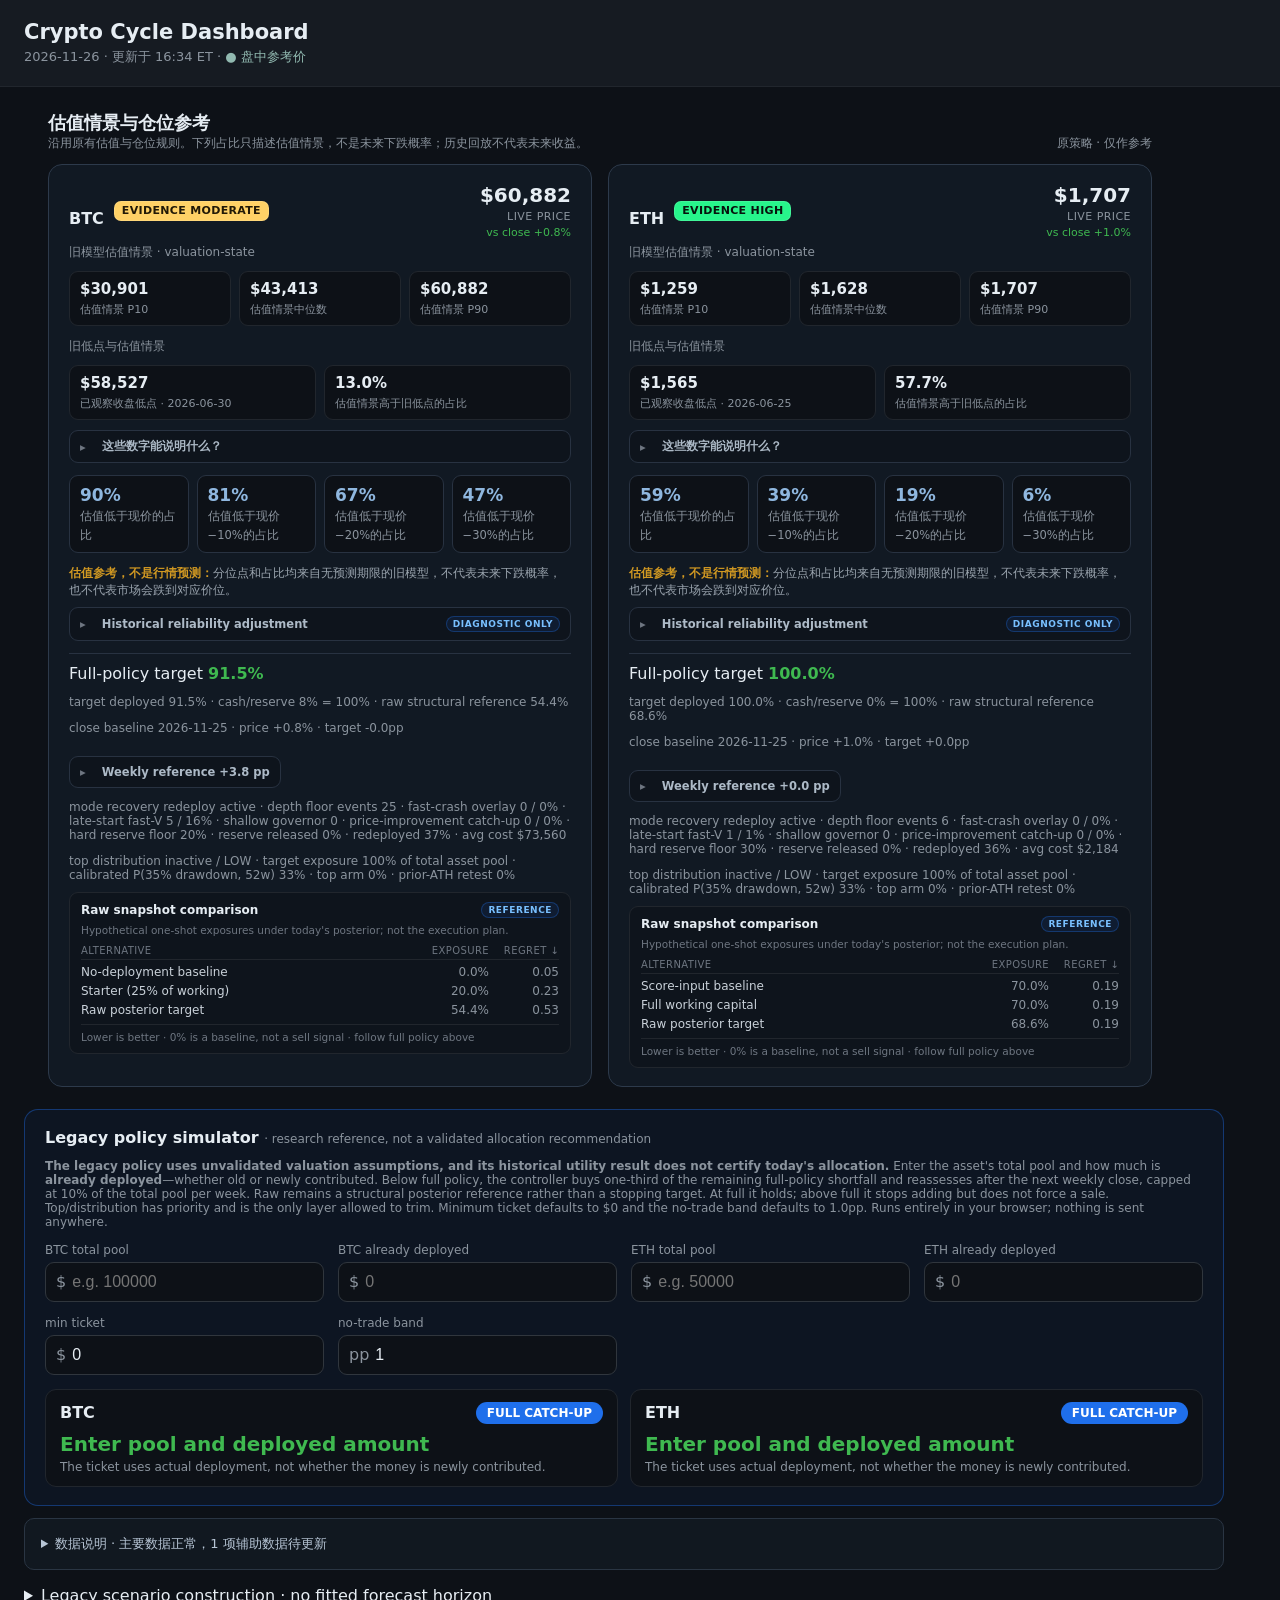
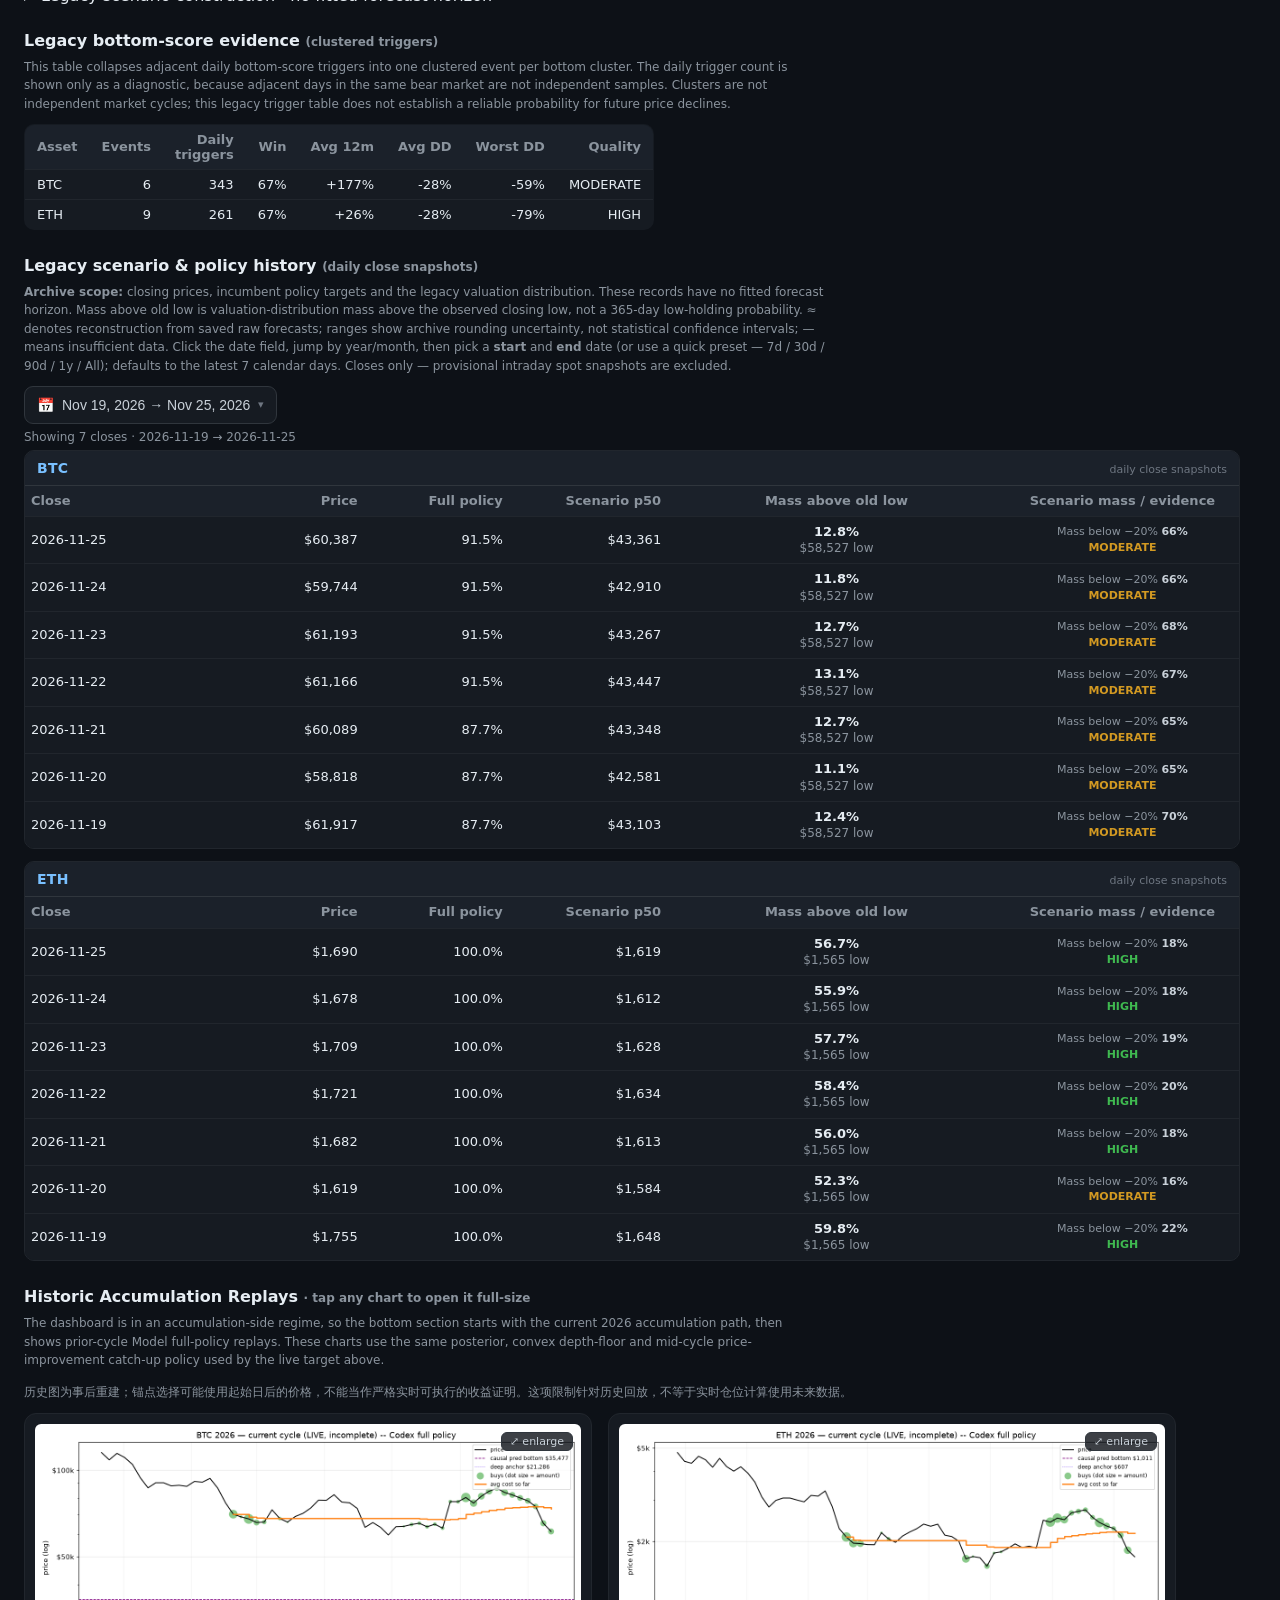
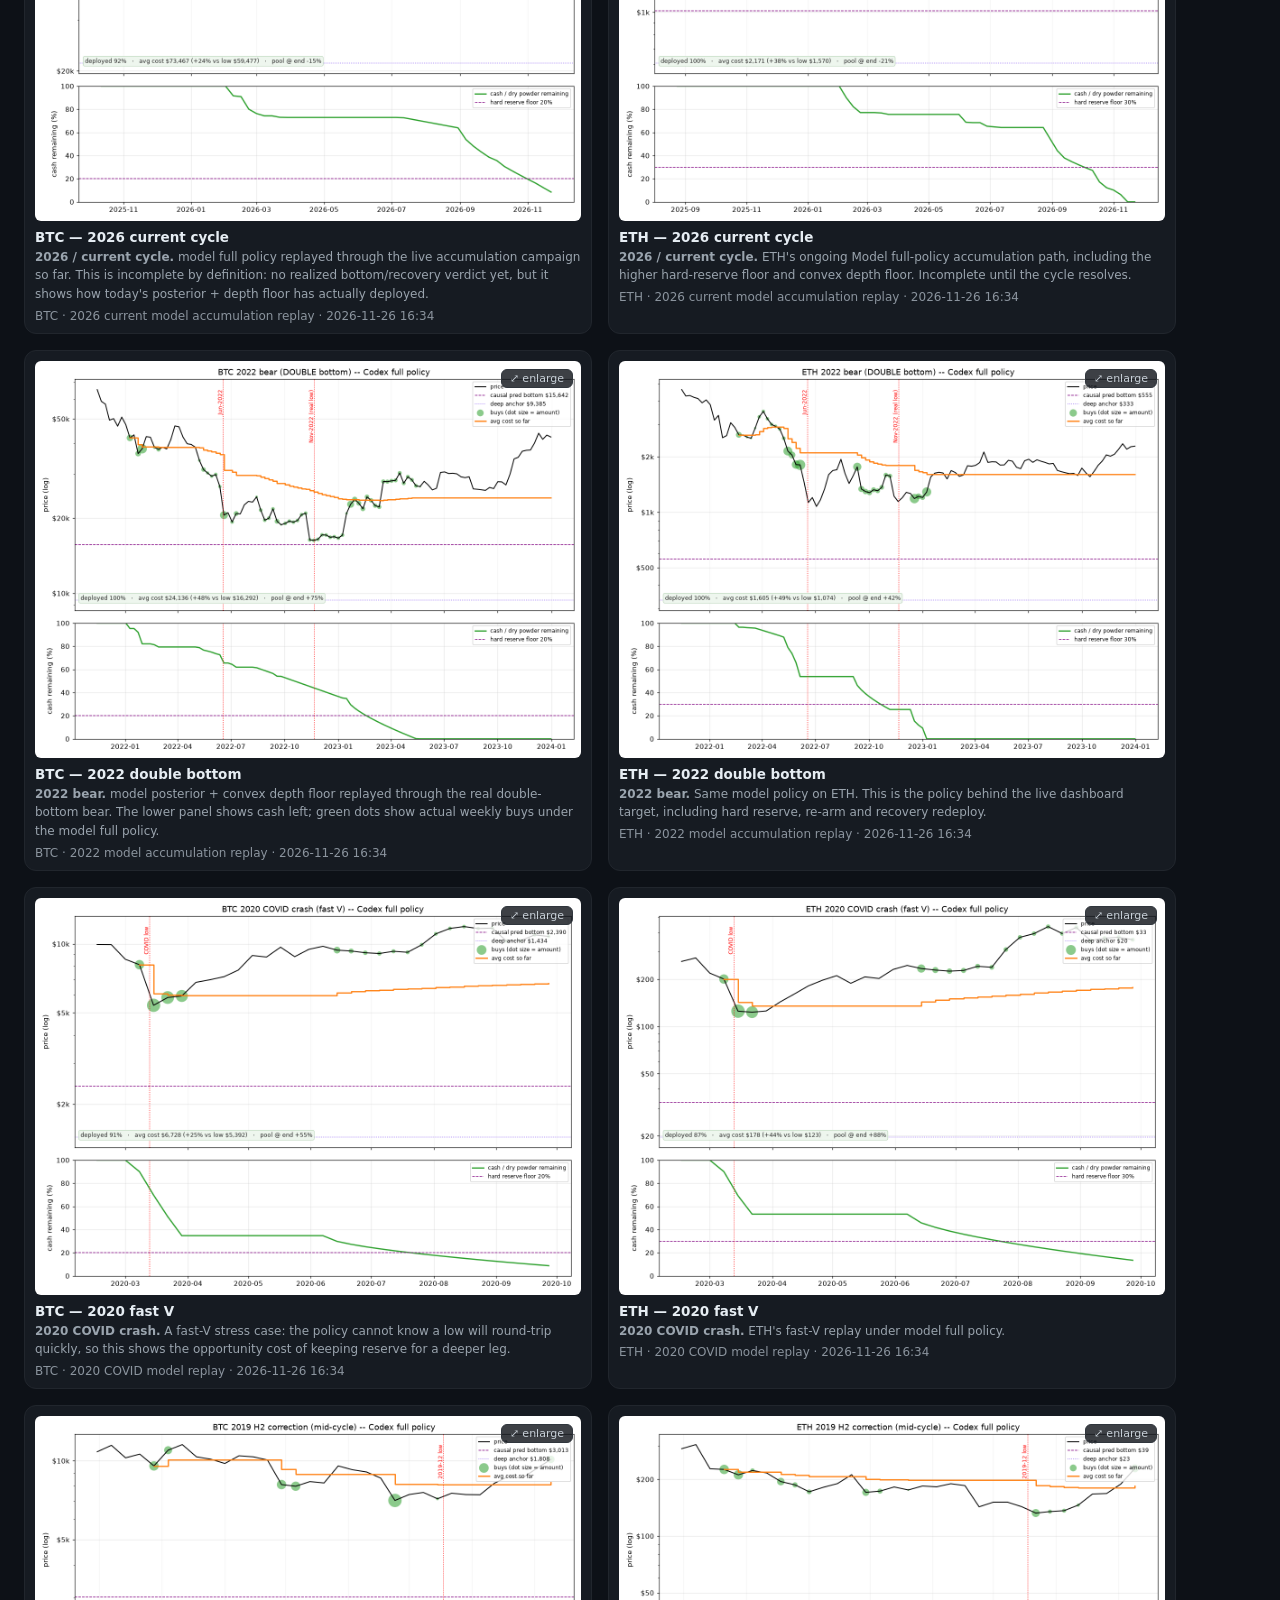
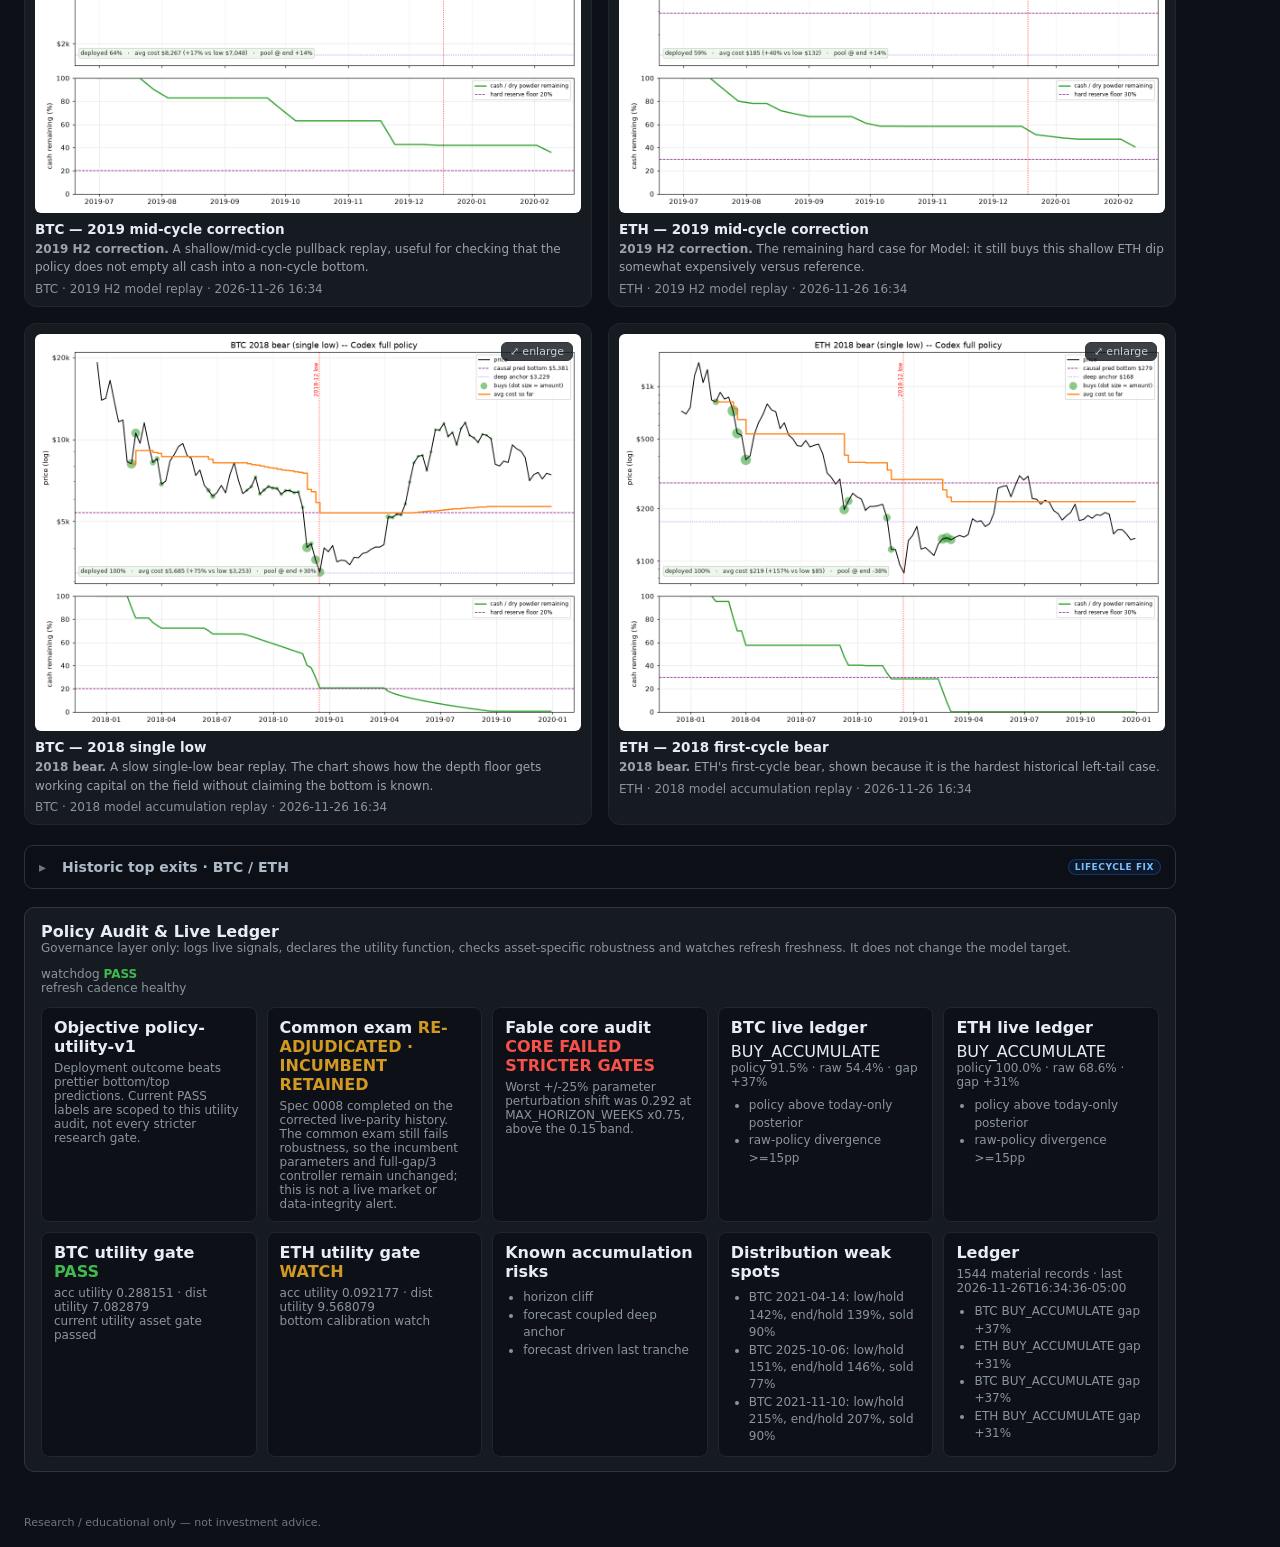
==== commit 0912b80d: "Cloud main live 2026-11-26 16:30" ====
--- a/index.html
+++ b/index.html
@@ -337,7 +337,7 @@
 </style></head><body>
       <header>
         <div class="title">Crypto Cycle Dashboard</div>
-        <div class="meta">2026-11-26 · 更新于 14:04 ET · <span class='live'>● 盘中参考价</span></div>
+        <div class="meta">2026-11-26 · 更新于 16:34 ET · <span class='live'>● 盘中参考价</span></div>
       </header>
 
       <div class="wrap legacy-scenario-panel">
@@ -357,21 +357,21 @@
               <div class="posterior-sub">旧模型估值情景 · valuation-state</div>
             </div>
             <div class="spotbox">
-              <b>$60,435</b>
+              <b>$60,882</b>
               <span>live price</span>
-<em class='spotdelta pos' title='Versus the last close $60,387'>vs close +0.1%</em>
+<em class='spotdelta pos' title='Versus the last close $60,387'>vs close +0.8%</em>
             </div>
           </div>
           <div class="qgrid">
-            <div class="qbox"><b>$30,874</b><span>估值情景 P10</span></div>
-            <div class="qbox"><b>$43,319</b><span>估值情景中位数</span></div>
-            <div class="qbox"><b>$60,435</b><span>估值情景 P90</span></div>
+            <div class="qbox"><b>$30,901</b><span>估值情景 P10</span></div>
+            <div class="qbox"><b>$43,413</b><span>估值情景中位数</span></div>
+            <div class="qbox"><b>$60,882</b><span>估值情景 P90</span></div>
           </div>
           
           <div class="sub" style="margin-top:12px">旧低点与估值情景</div>
           <div class="qgrid timing-reference" style="grid-template-columns:repeat(2,minmax(0,1fr))">
             <div class="qbox"><b>$58,527</b><span>已观察收盘低点 · 2026-06-30</span></div>
-            <div class="qbox"><b>12.7%</b><span>估值情景高于旧低点的占比</span></div>
+            <div class="qbox"><b>13.0%</b><span>估值情景高于旧低点的占比</span></div>
           </div>
           <details class="caldiag low-survival-definition">
             <summary><span>这些数字能说明什么？</span></summary>
@@ -380,8 +380,8 @@
           <div class="probgrid">
             <div class='prob'><b style='color:#8fb7df'>90%</b><span>估值低于现价的占比</span></div>
             <div class='prob'><b style='color:#8fb7df'>81%</b><span>估值低于现价−10%的占比</span></div>
-            <div class='prob'><b style='color:#8fb7df'>66%</b><span>估值低于现价−20%的占比</span></div>
-            <div class='prob'><b style='color:#8fb7df'>46%</b><span>估值低于现价−30%的占比</span></div>
+            <div class='prob'><b style='color:#8fb7df'>67%</b><span>估值低于现价−20%的占比</span></div>
+            <div class='prob'><b style='color:#8fb7df'>47%</b><span>估值低于现价−30%的占比</span></div>
           </div>
           <div class="calnote"><b>估值参考，不是行情预测：</b>分位点和占比均来自无预测期限的旧模型，不代表未来下跌概率，也不代表市场会跌到对应价位。</div>
           
@@ -389,14 +389,14 @@
             <summary><span>Historical reliability adjustment</span><span class="caldiag-badge">DIAGNOSTIC ONLY</span></summary>
             <div class="caldiag-body">
               <div class="caldiag-note">Each arrow applies an independent historical reliability curve to that named event. Calibration v2 uses strictly lower prices over the next 365 complete daily closes, excludes the starting close, and recovers uncensored raw parameters. These values are not percentiles of the raw price distribution and do not feed current policy sizing. The pooled calibrated price CDF is research-only and not displayed.</div>
-              <div class="caldiag-grid"><div class='caldiag-item'><span>low &lt; spot</span><div class='caldiag-values'><b>raw 90%</b><em>&rarr; cal 89%</em></div></div><div class='caldiag-item'><span>-10%</span><div class='caldiag-values'><b>raw 81%</b><em>&rarr; cal 71%</em></div></div><div class='caldiag-item'><span>-20%</span><div class='caldiag-values'><b>raw 66%</b><em>&rarr; cal 48%</em></div></div><div class='caldiag-item'><span>-30%</span><div class='caldiag-values'><b>raw 46%</b><em>&rarr; cal 33%</em></div></div></div>
+              <div class="caldiag-grid"><div class='caldiag-item'><span>low &lt; spot</span><div class='caldiag-values'><b>raw 90%</b><em>&rarr; cal 89%</em></div></div><div class='caldiag-item'><span>-10%</span><div class='caldiag-values'><b>raw 81%</b><em>&rarr; cal 71%</em></div></div><div class='caldiag-item'><span>-20%</span><div class='caldiag-values'><b>raw 67%</b><em>&rarr; cal 49%</em></div></div><div class='caldiag-item'><span>-30%</span><div class='caldiag-values'><b>raw 47%</b><em>&rarr; cal 33%</em></div></div></div>
             </div>
           </details>
           <div class="decision">
             <div class="decision-main">
               <span>Full-policy target <b>91.5%</b></span>
-              <span class="sub">target deployed 91.5% · cash/reserve 8% = 100% · raw structural reference 54.7%</span>
-<span class='sub livecmp'>close baseline 2026-11-25 · price +0.1% · target -0.0pp</span>
+              <span class="sub">target deployed 91.5% · cash/reserve 8% = 100% · raw structural reference 54.4%</span>
+<span class='sub livecmp'>close baseline 2026-11-25 · price +0.8% · target -0.0pp</span>
               <details class="caldiag policy-change"><summary><span>Weekly reference +3.8 pp</span></summary><div class="caldiag-body"><div class="caldiag-note">Week closed 2026-11-22: 87.7% → 91.5%. Regular accumulation +3.8 pp; recovery +0.0 pp. Shared weekly cap 10.0% of total capital (includes any existing fast-V allowance).</div><div class="caldiag-note">Recovery paused: bottom score re-spiked.</div><div class="caldiag-note">Activated 2026-09-06: price +35.1% above the running weekly-close low, 10 weeks since that low; cycle score 33.40 &gt; 23.20 (12 weeks earlier), with bottom/top scores 23.91/0.02.</div><div class="caldiag-note">Initial recovery schedule: 14.2% of the 62.7% cash remaining at activation, subject to the shared cap — not just the hard-reserve bucket. Recovery participation does not mean another deep decline is ruled out.</div><div class="caldiag-note">Same-anchor reference replay, not your personal order budget or necessarily the change from the previous published snapshot. Use the calculator with your existing deployment for actual sizing.</div></div></details>
               <span class="sub">mode recovery redeploy active · depth floor events 25 · fast-crash overlay 0 / 0% · late-start fast-V 5 / 16% · shallow governor 0 · price-improvement catch-up 0 / 0% · hard reserve floor 20% · reserve released 0% · redeployed 37% · avg cost $73,560</span>
               <span class="sub">top distribution inactive / LOW · target exposure 100% of total asset pool · calibrated P(35% drawdown, 52w) 33% · top arm 0% · prior-ATH retest 0%</span>
@@ -405,7 +405,7 @@
               <div class="minirows-title"><b>Raw snapshot comparison</b><span class="minirows-badge">REFERENCE</span></div>
               <div class="minirows-caption">Hypothetical one-shot exposures under today's posterior; not the execution plan.</div>
               <div class="minirow minirow-head"><span>alternative</span><span>exposure</span><span>regret ↓</span></div>
-              <div class='minirow minirow-data'><span class='mini-scenario'>No-deployment baseline</span><span>0.0%</span><span>0.05</span></div><div class='minirow minirow-data'><span class='mini-scenario'>Starter (25% of working)</span><span>20.0%</span><span>0.22</span></div><div class='minirow minirow-data'><span class='mini-scenario'>Raw posterior target</span><span>54.7%</span><span>0.53</span></div>
+              <div class='minirow minirow-data'><span class='mini-scenario'>No-deployment baseline</span><span>0.0%</span><span>0.05</span></div><div class='minirow minirow-data'><span class='mini-scenario'>Starter (25% of working)</span><span>20.0%</span><span>0.23</span></div><div class='minirow minirow-data'><span class='mini-scenario'>Raw posterior target</span><span>54.4%</span><span>0.53</span></div>
               <div class="minirows-note">Lower is better · 0% is a baseline, not a sell signal · follow full policy above</div>
             </div>
           </div>
@@ -417,21 +417,21 @@
               <div class="posterior-sub">旧模型估值情景 · valuation-state</div>
             </div>
             <div class="spotbox">
-              <b>$1,699</b>
+              <b>$1,707</b>
               <span>live price</span>
-<em class='spotdelta pos' title='Versus the last close $1,690'>vs close +0.5%</em>
+<em class='spotdelta pos' title='Versus the last close $1,690'>vs close +1.0%</em>
             </div>
           </div>
           <div class="qgrid">
-            <div class="qbox"><b>$1,257</b><span>估值情景 P10</span></div>
-            <div class="qbox"><b>$1,624</b><span>估值情景中位数</span></div>
-            <div class="qbox"><b>$1,699</b><span>估值情景 P90</span></div>
+            <div class="qbox"><b>$1,259</b><span>估值情景 P10</span></div>
+            <div class="qbox"><b>$1,628</b><span>估值情景中位数</span></div>
+            <div class="qbox"><b>$1,707</b><span>估值情景 P90</span></div>
           </div>
           
           <div class="sub" style="margin-top:12px">旧低点与估值情景</div>
           <div class="qgrid timing-reference" style="grid-template-columns:repeat(2,minmax(0,1fr))">
             <div class="qbox"><b>$1,565</b><span>已观察收盘低点 · 2026-06-25</span></div>
-            <div class="qbox"><b>57.3%</b><span>估值情景高于旧低点的占比</span></div>
+            <div class="qbox"><b>57.7%</b><span>估值情景高于旧低点的占比</span></div>
           </div>
           <details class="caldiag low-survival-definition">
             <summary><span>这些数字能说明什么？</span></summary>
@@ -439,7 +439,7 @@
           </details>
           <div class="probgrid">
             <div class='prob'><b style='color:#8fb7df'>59%</b><span>估值低于现价的占比</span></div>
-            <div class='prob'><b style='color:#8fb7df'>38%</b><span>估值低于现价−10%的占比</span></div>
+            <div class='prob'><b style='color:#8fb7df'>39%</b><span>估值低于现价−10%的占比</span></div>
             <div class='prob'><b style='color:#8fb7df'>19%</b><span>估值低于现价−20%的占比</span></div>
             <div class='prob'><b style='color:#8fb7df'>6%</b><span>估值低于现价−30%的占比</span></div>
           </div>
@@ -449,14 +449,14 @@
             <summary><span>Historical reliability adjustment</span><span class="caldiag-badge">DIAGNOSTIC ONLY</span></summary>
             <div class="caldiag-body">
               <div class="caldiag-note">Each arrow applies an independent historical reliability curve to that named event. Calibration v2 uses strictly lower prices over the next 365 complete daily closes, excludes the starting close, and recovers uncensored raw parameters. These values are not percentiles of the raw price distribution and do not feed current policy sizing. The pooled calibrated price CDF is research-only and not displayed.</div>
-              <div class="caldiag-grid"><div class='caldiag-item'><span>low &lt; spot</span><div class='caldiag-values'><b>raw 59%</b><em>&rarr; cal 78%</em></div></div><div class='caldiag-item'><span>-10%</span><div class='caldiag-values'><b>raw 38%</b><em>&rarr; cal 35%</em></div></div><div class='caldiag-item'><span>-20%</span><div class='caldiag-values'><b>raw 19%</b><em>&rarr; cal 26%</em></div></div><div class='caldiag-item'><span>-30%</span><div class='caldiag-values'><b>raw 6%</b><em>&rarr; cal 14%</em></div></div></div>
+              <div class="caldiag-grid"><div class='caldiag-item'><span>low &lt; spot</span><div class='caldiag-values'><b>raw 59%</b><em>&rarr; cal 78%</em></div></div><div class='caldiag-item'><span>-10%</span><div class='caldiag-values'><b>raw 39%</b><em>&rarr; cal 35%</em></div></div><div class='caldiag-item'><span>-20%</span><div class='caldiag-values'><b>raw 19%</b><em>&rarr; cal 26%</em></div></div><div class='caldiag-item'><span>-30%</span><div class='caldiag-values'><b>raw 6%</b><em>&rarr; cal 14%</em></div></div></div>
             </div>
           </details>
           <div class="decision">
             <div class="decision-main">
               <span>Full-policy target <b>100.0%</b></span>
-              <span class="sub">target deployed 100.0% · cash/reserve 0% = 100% · raw structural reference 68.7%</span>
-<span class='sub livecmp'>close baseline 2026-11-25 · price +0.5% · target +0.0pp</span>
+              <span class="sub">target deployed 100.0% · cash/reserve 0% = 100% · raw structural reference 68.6%</span>
+<span class='sub livecmp'>close baseline 2026-11-25 · price +1.0% · target +0.0pp</span>
               <details class="caldiag policy-change"><summary><span>Weekly reference +0.0 pp</span></summary><div class="caldiag-body"><div class="caldiag-note">Week closed 2026-11-22: 100.0% → 100.0%. Regular accumulation +0.0 pp; recovery +0.0 pp. Shared weekly cap 10.0% of total capital (includes any existing fast-V allowance).</div><div class="caldiag-note">Reference capital fully deployed.</div><div class="caldiag-note">Activated 2026-08-30: price +54.0% above the running weekly-close low, 9 weeks since that low; cycle score 36.79 &gt; 30.43 (12 weeks earlier), with bottom/top scores 34.06/0.00.</div><div class="caldiag-note">Initial recovery schedule: 14.2% of the 59.4% cash remaining at activation, subject to the shared cap — not just the hard-reserve bucket. Recovery participation does not mean another deep decline is ruled out.</div><div class="caldiag-note">Same-anchor reference replay, not your personal order budget or necessarily the change from the previous published snapshot. Use the calculator with your existing deployment for actual sizing.</div></div></details>
               <span class="sub">mode recovery redeploy active · depth floor events 6 · fast-crash overlay 0 / 0% · late-start fast-V 1 / 1% · shallow governor 0 · price-improvement catch-up 0 / 0% · hard reserve floor 30% · reserve released 0% · redeployed 36% · avg cost $2,184</span>
               <span class="sub">top distribution inactive / LOW · target exposure 100% of total asset pool · calibrated P(35% drawdown, 52w) 33% · top arm 0% · prior-ATH retest 0%</span>
@@ -465,7 +465,7 @@
               <div class="minirows-title"><b>Raw snapshot comparison</b><span class="minirows-badge">REFERENCE</span></div>
               <div class="minirows-caption">Hypothetical one-shot exposures under today's posterior; not the execution plan.</div>
               <div class="minirow minirow-head"><span>alternative</span><span>exposure</span><span>regret ↓</span></div>
-              <div class='minirow minirow-data'><span class='mini-scenario'>Score-input baseline</span><span>70.0%</span><span>0.19</span></div><div class='minirow minirow-data'><span class='mini-scenario'>Full working capital</span><span>70.0%</span><span>0.19</span></div><div class='minirow minirow-data'><span class='mini-scenario'>Raw posterior target</span><span>68.7%</span><span>0.19</span></div>
+              <div class='minirow minirow-data'><span class='mini-scenario'>Score-input baseline</span><span>70.0%</span><span>0.19</span></div><div class='minirow minirow-data'><span class='mini-scenario'>Full working capital</span><span>70.0%</span><span>0.19</span></div><div class='minirow minirow-data'><span class='mini-scenario'>Raw posterior target</span><span>68.6%</span><span>0.19</span></div>
               <div class="minirows-note">Lower is better · 0% is a baseline, not a sell signal · follow full policy above</div>
             </div>
           </div>
@@ -561,7 +561,7 @@
 </script></section>
 <section class="data-status" aria-label="数据说明"><details class="data-drawer"><summary>数据说明 · 主要数据正常，1 项辅助数据待更新</summary><div class="data-body"><p>这里显示每项数据的实际观察日期。辅助数据缺项不等于价格行情异常，也不代表看跌信号。</p><p>待更新或暂缺：稳定币供应量、BTC_SOPR、ETH_SOPR、BTC_REALIZED_CAP、ETH_REALIZED_CAP、BTC_FUNDING、ETH_FUNDING</p><p>实时币价不能补齐宏观或链上数据；本页的趋势事实使用已完成价格记录。</p><div class="tablewrap"><table class="d"><thead><tr><th>数据</th><th>最后观察日</th><th>状态</th><th>来源</th></tr></thead><tbody><tr><td>BTC</td><td>2026-11-25</td><td>正常</td><td>archive / legacy overlay; provenance not recorded</td></tr><tr><td>ETH</td><td>2026-11-25</td><td>正常</td><td>archive / legacy overlay; provenance not recorded</td></tr><tr><td>标普500</td><td>2026-11-24</td><td>正常</td><td><a href="https://fred.stlouisfed.org/series/SP500">FRED / S&amp;P Dow Jones Indices</a></td></tr><tr><td>纳斯达克100</td><td>2026-11-24</td><td>正常</td><td><a href="https://fred.stlouisfed.org/series/NASDAQ100">FRED / Nasdaq</a></td></tr><tr><td>联邦基金目标利率上限</td><td>2026-11-25</td><td>正常</td><td><a href="https://fred.stlouisfed.org/series/DFEDTARU">FRED / Federal Reserve</a></td></tr><tr><td>VIX</td><td>2026-11-25</td><td>正常</td><td>archive / legacy overlay; provenance not recorded</td></tr><tr><td>DXY</td><td>2026-11-26</td><td>正常</td><td>archive / legacy overlay; provenance not recorded</td></tr><tr><td>XAU</td><td>2026-11-26</td><td>正常</td><td>archive / legacy overlay; provenance not recorded</td></tr><tr><td>YC_3M10Y</td><td>2026-11-24</td><td>正常</td><td>archive / legacy overlay; provenance not recorded</td></tr><tr><td>CDX_HY</td><td>2026-11-24</td><td>正常</td><td>archive / legacy overlay; provenance not recorded</td></tr><tr><td>BTC 链上估值</td><td>2026-11-24</td><td>正常</td><td>archive / legacy overlay; provenance not recorded</td></tr><tr><td>ETH 链上估值</td><td>2026-11-24</td><td>正常</td><td>archive / legacy overlay; provenance not recorded</td></tr><tr><td>SPX_TR</td><td>2026-11-24</td><td>正常</td><td><a href="https://finance.yahoo.com/quote/%5ESP500TR/history/">Yahoo Finance</a></td></tr><tr><td>NDX_TR</td><td>2026-11-24</td><td>正常</td><td><a href="https://fred.stlouisfed.org/series/NASDAQXNDX">FRED / Nasdaq</a></td></tr><tr><td>TLT_TR</td><td>2026-11-24</td><td>正常（代理序列）</td><td><a href="https://finance.yahoo.com/quote/TLT/history/">Yahoo Finance</a></td></tr><tr><td>FEDFUNDS_LONG</td><td>2026-11-24</td><td>正常</td><td>archive / legacy overlay; provenance not recorded</td></tr><tr><td>TLT</td><td>2026-11-24</td><td>正常</td><td><a href="https://finance.yahoo.com/quote/TLT/history/">Yahoo Finance</a></td></tr><tr><td>GLD</td><td>2026-11-26</td><td>正常</td><td>archive / legacy overlay; provenance not recorded</td></tr><tr><td>BTC_SOPR</td><td>日期待确认</td><td>暂无数据</td><td>archive / legacy overlay; provenance not recorded</td></tr><tr><td>ETH_SOPR</td><td>日期待确认</td><td>暂无数据</td><td>archive / legacy overlay; provenance not recorded</td></tr><tr><td>BTC_REALIZED_CAP</td><td>日期待确认</td><td>暂无数据</td><td>archive / legacy overlay; provenance not recorded</td></tr><tr><td>ETH_REALIZED_CAP</td><td>日期待确认</td><td>暂无数据</td><td>archive / legacy overlay; provenance not recorded</td></tr><tr><td>BTC_FUNDING</td><td>日期待确认</td><td>暂无数据</td><td>archive / legacy overlay; provenance not recorded</td></tr><tr><td>ETH_FUNDING</td><td>日期待确认</td><td>暂无数据</td><td>archive / legacy overlay; provenance not recorded</td></tr><tr><td>稳定币供应量</td><td>2026-06-12</td><td>未更新</td><td>archive / legacy overlay; provenance not recorded</td></tr></tbody></table></div></div></details></section>
       <div class="wrap">
-        <details class='legacy-derivation'><summary>Legacy scenario construction · no fitted forecast horizon</summary><div class='dcard'><div class='dhead'><b>BTC</b> valuation scenario &asymp; <b>$43,319</b> <span class='neg'>(-28%)</span> 不提供未来见底日期 <span class='sub'>· range $32,503–$60,171, 2026-11-26→2027-03-08</span></div><div class='sub'>Legacy valuation-scenario median ≈ $43,319; no fitted forecast horizon. The pooled calibrated price CDF remains research-only.</div><ol class='dlist'><li><b>realized/MVRV</b> [25%]: ~$44,071 <span class='sub'>MVRV 0.82 x realized $53,714</span></li><li><b>200w-MA/Mayer</b> [50%]: ~$42,902 <span class='sub'>Mayer 0.63 x 200wMA $68,417</span></li><li><b>power-law</b> [7%]: ~$60,435 <span class='sub'>log-log support through 3 prior lows [capped at spot]</span></li><li><b>drawdown-decay</b> [12%]: ~$35,477 <span class='sub'>cycle DD 0.72 from peak $124,753</span></li><li><b>score-state</b> [6%]: ~$57,727 <span class='sub'>bottom score 90, DD progress 0.64</span></li><li><b>Timing</b>: calendar 2026-08-21 · halving 2026-10-13 · capitulation state 46% &rarr; 不提供未来见底日期</li><li><b>reference model</b>: $38,609 around 2027-02-11 <span class='sub'>(model delta +12%, -64d)</span></li><li><b>Uncertainty</b>: evidence quality MODERATE · 6 clustered events · price band 64% · timing window 102d</li></ol></div><div class='dcard'><div class='dhead'><b>ETH</b> valuation scenario &asymp; <b>$1,624</b> <span class='neg'>(-4%)</span> 不提供未来见底日期 <span class='sub'>· range $1,017–$1,699, 2026-11-26→2027-03-15</span></div><div class='sub'>Legacy valuation-scenario median ≈ $1,624; no fitted forecast horizon. The pooled calibrated price CDF remains research-only.</div><ol class='dlist'><li><b>realized/MVRV</b> [16%]: ~$1,699 <span class='sub'>MVRV 0.88 x realized $1,991 [capped at spot]</span></li><li><b>200w-MA/Mayer</b> [11%]: ~$1,699 <span class='sub'>Mayer 0.89 x 200wMA $2,561 [capped at spot]</span></li><li><b>power-law</b> [21%]: ~$1,699 <span class='sub'>log-log support through 2 prior lows [capped at spot]</span></li><li><b>drawdown-decay</b> [35%]: ~$1,558 <span class='sub'>cycle DD 0.68 from peak $4,831</span></li><li><b>score-state</b> [18%]: ~$1,660 <span class='sub'>bottom score 93, DD progress 0.78</span></li><li><b>Timing</b>: calendar 2026-06-28 · capitulation state 95% &rarr; 不提供未来见底日期</li><li><b>reference model</b>: $1,268 around 2027-01-19 <span class='sub'>(model delta +28%, -41d)</span></li><li><b>Uncertainty</b>: evidence quality HIGH · 9 clustered events · price band 42% · timing window 109d</li></ol></div></details>
+        <details class='legacy-derivation'><summary>Legacy scenario construction · no fitted forecast horizon</summary><div class='dcard'><div class='dhead'><b>BTC</b> valuation scenario &asymp; <b>$43,413</b> <span class='neg'>(-29%)</span> 不提供未来见底日期 <span class='sub'>· range $32,594–$60,496, 2026-11-26→2027-03-08</span></div><div class='sub'>Legacy valuation-scenario median ≈ $43,413; no fitted forecast horizon. The pooled calibrated price CDF remains research-only.</div><ol class='dlist'><li><b>realized/MVRV</b> [25%]: ~$44,448 <span class='sub'>MVRV 0.82 x realized $54,174</span></li><li><b>200w-MA/Mayer</b> [50%]: ~$42,904 <span class='sub'>Mayer 0.63 x 200wMA $68,420</span></li><li><b>power-law</b> [7%]: ~$60,882 <span class='sub'>log-log support through 3 prior lows [capped at spot]</span></li><li><b>drawdown-decay</b> [12%]: ~$35,477 <span class='sub'>cycle DD 0.72 from peak $124,753</span></li><li><b>score-state</b> [6%]: ~$58,109 <span class='sub'>bottom score 89, DD progress 0.64</span></li><li><b>Timing</b>: calendar 2026-08-21 · halving 2026-10-13 · capitulation state 45% &rarr; 不提供未来见底日期</li><li><b>reference model</b>: $38,808 around 2027-02-11 <span class='sub'>(model delta +12%, -64d)</span></li><li><b>Uncertainty</b>: evidence quality MODERATE · 6 clustered events · price band 64% · timing window 102d</li></ol></div><div class='dcard'><div class='dhead'><b>ETH</b> valuation scenario &asymp; <b>$1,628</b> <span class='neg'>(-5%)</span> 不提供未来见底日期 <span class='sub'>· range $1,020–$1,707, 2026-11-26→2027-03-15</span></div><div class='sub'>Legacy valuation-scenario median ≈ $1,628; no fitted forecast horizon. The pooled calibrated price CDF remains research-only.</div><ol class='dlist'><li><b>realized/MVRV</b> [16%]: ~$1,707 <span class='sub'>MVRV 0.88 x realized $2,001 [capped at spot]</span></li><li><b>200w-MA/Mayer</b> [11%]: ~$1,707 <span class='sub'>Mayer 0.89 x 200wMA $2,561 [capped at spot]</span></li><li><b>power-law</b> [21%]: ~$1,707 <span class='sub'>log-log support through 2 prior lows [capped at spot]</span></li><li><b>drawdown-decay</b> [35%]: ~$1,558 <span class='sub'>cycle DD 0.68 from peak $4,831</span></li><li><b>score-state</b> [18%]: ~$1,667 <span class='sub'>bottom score 93, DD progress 0.78</span></li><li><b>Timing</b>: calendar 2026-06-28 · capitulation state 95% &rarr; 不提供未来见底日期</li><li><b>reference model</b>: $1,273 around 2027-01-19 <span class='sub'>(model delta +28%, -41d)</span></li><li><b>Uncertainty</b>: evidence quality HIGH · 9 clustered events · price band 42% · timing window 109d</li></ol></div></details>
         <h3>Legacy bottom-score evidence <span class='sub'>(clustered triggers)</span></h3><p class='sub' style='max-width:780px;margin:-2px 0 10px;line-height:1.55'>This table collapses adjacent daily bottom-score triggers into one clustered event per bottom cluster. The daily trigger count is shown only as a diagnostic, because adjacent days in the same bear market are not independent samples. Clusters are not independent market cycles; this legacy trigger table does not establish a reliable probability for future price declines.</p><div class='tablewrap'><table class='d'><tr><th>Asset</th><th>Events</th><th>Daily triggers</th><th>Win</th><th>Avg&nbsp;12m</th><th>Avg&nbsp;DD</th><th>Worst&nbsp;DD</th><th>Quality</th></tr><tr><td>BTC</td><td>6</td><td>343</td><td>67%</td><td>+177%</td><td>-28%</td><td>-59%</td><td>MODERATE</td></tr><tr><td>ETH</td><td>9</td><td>261</td><td>67%</td><td>+26%</td><td>-28%</td><td>-79%</td><td>HIGH</td></tr></table></div>
         <h3>Legacy scenario &amp; policy history <span class='sub'>(daily close snapshots)</span></h3><p class='sub' style='max-width:820px;margin:-2px 0 10px;line-height:1.55'><b>Archive scope:</b> closing prices, incumbent policy targets and the legacy valuation distribution. These records have no fitted forecast horizon. Mass above old low is valuation-distribution mass above the observed closing low, not a 365-day low-holding probability. ≈ denotes reconstruction from saved raw forecasts; ranges show archive rounding uncertainty, not statistical confidence intervals; — means insufficient data. Click the date field, jump by year/month, then pick a <b>start</b> and <b>end</b> date (or use a quick preset — 7d / 30d / 90d / 1y / All); defaults to the latest 7 calendar days. Closes only — provisional intraday spot snapshots are excluded.</p><div class='hctl'><div class='rangepick'><button type='button' id='hist-trig' class='htrig' onclick='calToggle(event)' aria-haspopup='dialog' aria-expanded='false' disabled><span class='hcalico'>📅</span><span id='hist-trig-txt'>Loading…</span><span class='hcar'>▾</span></button><div id='hist-pop' class='hpop' role='dialog' aria-label='Pick a date range'><div class='hjump'><select id='hist-year' onchange='calJump()' aria-label='Jump to year' disabled></select><select id='hist-month' onchange='calJump()' aria-label='Jump to month' disabled></select></div><button type='button' class='hnav prev' id='hist-prev' onclick='calNav(-1)' aria-label='Previous month'>‹</button><button type='button' class='hnav next' id='hist-next' onclick='calNav(1)' aria-label='Next month'>›</button><div id='hist-grids' class='hpop-cals'></div><div class='hpre'><button type='button' class='hchip' onclick="calPreset('latest')">Latest</button><button type='button' class='hchip' onclick="calPreset('6')">7d</button><button type='button' class='hchip' onclick="calPreset('30')">30d</button><button type='button' class='hchip' onclick="calPreset('90')">90d</button><button type='button' class='hchip' onclick="calPreset('365')">1y</button><button type='button' class='hchip' onclick="calPreset('all')">All</button><span class='hpre-sp'></span><span id='hist-sel' class='sub'></span><button type='button' class='hchip hchip-go' onclick='calClose()'>Done</button></div></div></div><input type='hidden' id='hist-from'><input type='hidden' id='hist-to'></div><div id='histcap' class='sub' style='margin:6px 0'></div><div id='histwrap' style='overflow-x:auto'><div class='sub'>Loading history…</div></div><script>
 var HIST=[];
@@ -779,8 +779,8 @@
   histRender();
 }).catch(function(){var el=document.getElementById('histwrap');if(el)el.innerHTML='<div class="sub">History unavailable.</div>';});
 </script>
-        <h3>Historic Accumulation Replays <span class='sub'>· tap any chart to open it full-size</span></h3><p class='sub' style='max-width:780px;margin:-2px 0 14px;line-height:1.55'>The dashboard is in an accumulation-side regime, so the bottom section starts with the current 2026 accumulation path, then shows prior-cycle Model full-policy replays. These charts use the same posterior, convex depth-floor and mid-cycle price-improvement catch-up policy used by the live target above.</p><p class='sub'>历史图为事后重建；锚点选择可能使用起始日后的价格，不能当作严格实时可执行的收益证明。这项限制针对历史回放，不等于实时仓位计算使用未来数据。</p><div class='gallery'><figure><a class="shot" href="reports/model_deploy_BTC_2026.png?v=4f6b3fd0" target="_blank" rel="noopener"><img loading="lazy" src="reports/model_deploy_BTC_2026.png?v=4f6b3fd0" alt="BTC · 2026 current model accumulation replay"></a><figcaption><span class="takeaway">BTC — 2026 current cycle</span><span class="cap"><b>2026 / current cycle.</b> model full policy replayed through the live accumulation campaign so far. This is incomplete by definition: no realized bottom/recovery verdict yet, but it shows how today's posterior + depth floor has actually deployed.</span><span class="sub">BTC · 2026 current model accumulation replay · 2026-11-26 14:03</span></figcaption></figure><figure><a class="shot" href="reports/model_deploy_ETH_2026.png?v=8045eff2" target="_blank" rel="noopener"><img loading="lazy" src="reports/model_deploy_ETH_2026.png?v=8045eff2" alt="ETH · 2026 current model accumulation replay"></a><figcaption><span class="takeaway">ETH — 2026 current cycle</span><span class="cap"><b>2026 / current cycle.</b> ETH's ongoing Model full-policy accumulation path, including the higher hard-reserve floor and convex depth floor. Incomplete until the cycle resolves.</span><span class="sub">ETH · 2026 current model accumulation replay · 2026-11-26 14:03</span></figcaption></figure><figure><a class="shot" href="reports/model_deploy_BTC_2022.png?v=924f6a9e" target="_blank" rel="noopener"><img loading="lazy" src="reports/model_deploy_BTC_2022.png?v=924f6a9e" alt="BTC · 2022 model accumulation replay"></a><figcaption><span class="takeaway">BTC — 2022 double bottom</span><span class="cap"><b>2022 bear.</b> model posterior + convex depth floor replayed through the real double-bottom bear. The lower panel shows cash left; green dots show actual weekly buys under the model full policy.</span><span class="sub">BTC · 2022 model accumulation replay · 2026-11-26 14:03</span></figcaption></figure><figure><a class="shot" href="reports/model_deploy_ETH_2022.png?v=98218029" target="_blank" rel="noopener"><img loading="lazy" src="reports/model_deploy_ETH_2022.png?v=98218029" alt="ETH · 2022 model accumulation replay"></a><figcaption><span class="takeaway">ETH — 2022 double bottom</span><span class="cap"><b>2022 bear.</b> Same model policy on ETH. This is the policy behind the live dashboard target, including hard reserve, re-arm and recovery redeploy.</span><span class="sub">ETH · 2022 model accumulation replay · 2026-11-26 14:03</span></figcaption></figure><figure><a class="shot" href="reports/model_deploy_BTC_2020covid.png?v=7aeb7a93" target="_blank" rel="noopener"><img loading="lazy" src="reports/model_deploy_BTC_2020covid.png?v=7aeb7a93" alt="BTC · 2020 COVID model replay"></a><figcaption><span class="takeaway">BTC — 2020 fast V</span><span class="cap"><b>2020 COVID crash.</b> A fast-V stress case: the policy cannot know a low will round-trip quickly, so this shows the opportunity cost of keeping reserve for a deeper leg.</span><span class="sub">BTC · 2020 COVID model replay · 2026-11-26 14:03</span></figcaption></figure><figure><a class="shot" href="reports/model_deploy_ETH_2020covid.png?v=e472a12b" target="_blank" rel="noopener"><img loading="lazy" src="reports/model_deploy_ETH_2020covid.png?v=e472a12b" alt="ETH · 2020 COVID model replay"></a><figcaption><span class="takeaway">ETH — 2020 fast V</span><span class="cap"><b>2020 COVID crash.</b> ETH's fast-V replay under model full policy.</span><span class="sub">ETH · 2020 COVID model replay · 2026-11-26 14:03</span></figcaption></figure><figure><a class="shot" href="reports/model_deploy_BTC_2019.png?v=b8066dc7" target="_blank" rel="noopener"><img loading="lazy" src="reports/model_deploy_BTC_2019.png?v=b8066dc7" alt="BTC · 2019 H2 model replay"></a><figcaption><span class="takeaway">BTC — 2019 mid-cycle correction</span><span class="cap"><b>2019 H2 correction.</b> A shallow/mid-cycle pullback replay, useful for checking that the policy does not empty all cash into a non-cycle bottom.</span><span class="sub">BTC · 2019 H2 model replay · 2026-11-26 14:03</span></figcaption></figure><figure><a class="shot" href="reports/model_deploy_ETH_2019.png?v=7e216693" target="_blank" rel="noopener"><img loading="lazy" src="reports/model_deploy_ETH_2019.png?v=7e216693" alt="ETH · 2019 H2 model replay"></a><figcaption><span class="takeaway">ETH — 2019 mid-cycle correction</span><span class="cap"><b>2019 H2 correction.</b> The remaining hard case for Model: it still buys this shallow ETH dip somewhat expensively versus reference.</span><span class="sub">ETH · 2019 H2 model replay · 2026-11-26 14:03</span></figcaption></figure><figure><a class="shot" href="reports/model_deploy_BTC_2018.png?v=d29c093f" target="_blank" rel="noopener"><img loading="lazy" src="reports/model_deploy_BTC_2018.png?v=d29c093f" alt="BTC · 2018 model accumulation replay"></a><figcaption><span class="takeaway">BTC — 2018 single low</span><span class="cap"><b>2018 bear.</b> A slow single-low bear replay. The chart shows how the depth floor gets working capital on the field without claiming the bottom is known.</span><span class="sub">BTC · 2018 model accumulation replay · 2026-11-26 14:03</span></figcaption></figure><figure><a class="shot" href="reports/model_deploy_ETH_2018.png?v=0282dbe3" target="_blank" rel="noopener"><img loading="lazy" src="reports/model_deploy_ETH_2018.png?v=0282dbe3" alt="ETH · 2018 model accumulation replay"></a><figcaption><span class="takeaway">ETH — 2018 first-cycle bear</span><span class="cap"><b>2018 bear.</b> ETH's first-cycle bear, shown because it is the hardest historical left-tail case.</span><span class="sub">ETH · 2018 model accumulation replay · 2026-11-26 14:03</span></figcaption></figure></div><details class="caldiag top-history" id="top-history"><summary><span>Historic top exits · BTC / ETH</span><span class="caldiag-badge">LIFECYCLE FIX</span></summary><div class="top-history-body"><p class='sub' style='max-width:880px;line-height:1.55'>Lifecycle-scoped exits: an expired, unarmed top signal can no longer trigger a fresh sell. Already-armed trailing stops remain active, including on a sharp drop. Each known-top window starts fully invested and is replayed independently, before fees; these are not continuous-account returns. The green line is the signal keep target before stateful stops; trade markers use the full executor. Current accumulation targets and the weekly calculator are unchanged. <a href="reports/distribution_replay.json" target="_blank" rel="noopener">Replay records ↗</a></p><div class='gallery'><figure><a class="shot" href="reports/model_distribution_BTC_history.png?v=b582501e" target="_blank" rel="noopener"><img loading="lazy" src="reports/model_distribution_BTC_history.png?v=b582501e" alt="BTC · distribution history"></a><figcaption><span class="takeaway">BTC — historic top exits</span><span class="cap">Model top posterior: known-cycle tops, partial trims, average sell price, drawdown risk and keep target.</span><span class="sub">BTC · distribution history · 2026-11-26 14:04</span></figcaption></figure><figure><a class="shot" href="reports/model_distribution_ETH_history.png?v=ceb9e4a3" target="_blank" rel="noopener"><img loading="lazy" src="reports/model_distribution_ETH_history.png?v=ceb9e4a3" alt="ETH · distribution history"></a><figcaption><span class="takeaway">ETH — historic top exits</span><span class="cap">Model distribution replay for ETH: partial-trim policy rather than one exact-top all-out call.</span><span class="sub">ETH · distribution history · 2026-11-26 14:04</span></figcaption></figure></div></div></details>
-        <section class='audit'><div class='audit-head'><div><h3 style='margin:0'>Policy Audit & Live Ledger</h3><div class='sub'>Governance layer only: logs live signals, declares the utility function, checks asset-specific robustness and watches refresh freshness. It does not change the model target.</div></div><div class='sub'>watchdog <span class='badge-pass'>PASS</span><br>refresh cadence healthy</div></div><div class='audit-grid'><div class='audit-card'><b>Objective policy-utility-v1</b><div class='sub'>Deployment outcome beats prettier bottom/top predictions. Current PASS labels are scoped to this utility audit, not every stricter research gate.</div></div><div class='audit-card'><b>Common exam <span class='badge-watch'>RE-ADJUDICATED · INCUMBENT RETAINED</span></b><div class='sub'>Spec 0008 completed on the corrected live-parity history. The common exam still fails robustness, so the incumbent parameters and full-gap/3 controller remain unchanged; this is not a live market or data-integrity alert.</div></div><div class='audit-card'><b>Fable core audit <span class='badge-fail'>CORE FAILED STRICTER GATES</span></b><div class='sub'>Worst +/-25% parameter perturbation shift was 0.292 at MAX_HORIZON_WEEKS x0.75, above the 0.15 band.</div></div><div class='audit-card'><b>BTC live ledger</b><div>BUY_ACCUMULATE</div><div class='sub'>policy 91.5% · raw 54.7% · gap +37%</div><ul class='audit-list'><li>policy above today-only posterior</li><li>raw-policy divergence &gt;=15pp</li></ul></div><div class='audit-card'><b>ETH live ledger</b><div>BUY_ACCUMULATE</div><div class='sub'>policy 100.0% · raw 68.7% · gap +31%</div><ul class='audit-list'><li>policy above today-only posterior</li><li>raw-policy divergence &gt;=15pp</li></ul></div><div class='audit-card'><b>BTC utility gate <span class='badge-pass'>PASS</span></b><div class='sub'>acc utility 0.288151 · dist utility 7.082879</div><div class='sub'>current utility asset gate passed</div></div><div class='audit-card'><b>ETH utility gate <span class='badge-watch'>WATCH</span></b><div class='sub'>acc utility 0.092177 · dist utility 9.568079</div><div class='sub'>bottom calibration watch</div></div><div class='audit-card'><b>Known accumulation risks</b><ul class='audit-list'><li>horizon cliff</li><li>forecast coupled deep anchor</li><li>forecast driven last tranche</li></ul></div><div class='audit-card'><b>Distribution weak spots</b><ul class='audit-list'><li>BTC 2021-04-14: low/hold 142%, end/hold 139%, sold 90%</li><li>BTC 2025-10-06: low/hold 151%, end/hold 146%, sold 77%</li><li>BTC 2021-11-10: low/hold 215%, end/hold 207%, sold 90%</li></ul></div><div class='audit-card'><b>Ledger</b><div class='sub'>1543 material records · last 2026-11-26T14:04:23-05:00</div><ul class='audit-list'><li>BTC BUY_ACCUMULATE gap +37%</li><li>ETH BUY_ACCUMULATE gap +31%</li><li>BTC BUY_ACCUMULATE gap +37%</li><li>ETH BUY_ACCUMULATE gap +31%</li></ul></div></div></section>
+        <h3>Historic Accumulation Replays <span class='sub'>· tap any chart to open it full-size</span></h3><p class='sub' style='max-width:780px;margin:-2px 0 14px;line-height:1.55'>The dashboard is in an accumulation-side regime, so the bottom section starts with the current 2026 accumulation path, then shows prior-cycle Model full-policy replays. These charts use the same posterior, convex depth-floor and mid-cycle price-improvement catch-up policy used by the live target above.</p><p class='sub'>历史图为事后重建；锚点选择可能使用起始日后的价格，不能当作严格实时可执行的收益证明。这项限制针对历史回放，不等于实时仓位计算使用未来数据。</p><div class='gallery'><figure><a class="shot" href="reports/model_deploy_BTC_2026.png?v=4f6b3fd0" target="_blank" rel="noopener"><img loading="lazy" src="reports/model_deploy_BTC_2026.png?v=4f6b3fd0" alt="BTC · 2026 current model accumulation replay"></a><figcaption><span class="takeaway">BTC — 2026 current cycle</span><span class="cap"><b>2026 / current cycle.</b> model full policy replayed through the live accumulation campaign so far. This is incomplete by definition: no realized bottom/recovery verdict yet, but it shows how today's posterior + depth floor has actually deployed.</span><span class="sub">BTC · 2026 current model accumulation replay · 2026-11-26 16:34</span></figcaption></figure><figure><a class="shot" href="reports/model_deploy_ETH_2026.png?v=8045eff2" target="_blank" rel="noopener"><img loading="lazy" src="reports/model_deploy_ETH_2026.png?v=8045eff2" alt="ETH · 2026 current model accumulation replay"></a><figcaption><span class="takeaway">ETH — 2026 current cycle</span><span class="cap"><b>2026 / current cycle.</b> ETH's ongoing Model full-policy accumulation path, including the higher hard-reserve floor and convex depth floor. Incomplete until the cycle resolves.</span><span class="sub">ETH · 2026 current model accumulation replay · 2026-11-26 16:34</span></figcaption></figure><figure><a class="shot" href="reports/model_deploy_BTC_2022.png?v=924f6a9e" target="_blank" rel="noopener"><img loading="lazy" src="reports/model_deploy_BTC_2022.png?v=924f6a9e" alt="BTC · 2022 model accumulation replay"></a><figcaption><span class="takeaway">BTC — 2022 double bottom</span><span class="cap"><b>2022 bear.</b> model posterior + convex depth floor replayed through the real double-bottom bear. The lower panel shows cash left; green dots show actual weekly buys under the model full policy.</span><span class="sub">BTC · 2022 model accumulation replay · 2026-11-26 16:34</span></figcaption></figure><figure><a class="shot" href="reports/model_deploy_ETH_2022.png?v=98218029" target="_blank" rel="noopener"><img loading="lazy" src="reports/model_deploy_ETH_2022.png?v=98218029" alt="ETH · 2022 model accumulation replay"></a><figcaption><span class="takeaway">ETH — 2022 double bottom</span><span class="cap"><b>2022 bear.</b> Same model policy on ETH. This is the policy behind the live dashboard target, including hard reserve, re-arm and recovery redeploy.</span><span class="sub">ETH · 2022 model accumulation replay · 2026-11-26 16:34</span></figcaption></figure><figure><a class="shot" href="reports/model_deploy_BTC_2020covid.png?v=7aeb7a93" target="_blank" rel="noopener"><img loading="lazy" src="reports/model_deploy_BTC_2020covid.png?v=7aeb7a93" alt="BTC · 2020 COVID model replay"></a><figcaption><span class="takeaway">BTC — 2020 fast V</span><span class="cap"><b>2020 COVID crash.</b> A fast-V stress case: the policy cannot know a low will round-trip quickly, so this shows the opportunity cost of keeping reserve for a deeper leg.</span><span class="sub">BTC · 2020 COVID model replay · 2026-11-26 16:34</span></figcaption></figure><figure><a class="shot" href="reports/model_deploy_ETH_2020covid.png?v=e472a12b" target="_blank" rel="noopener"><img loading="lazy" src="reports/model_deploy_ETH_2020covid.png?v=e472a12b" alt="ETH · 2020 COVID model replay"></a><figcaption><span class="takeaway">ETH — 2020 fast V</span><span class="cap"><b>2020 COVID crash.</b> ETH's fast-V replay under model full policy.</span><span class="sub">ETH · 2020 COVID model replay · 2026-11-26 16:34</span></figcaption></figure><figure><a class="shot" href="reports/model_deploy_BTC_2019.png?v=b8066dc7" target="_blank" rel="noopener"><img loading="lazy" src="reports/model_deploy_BTC_2019.png?v=b8066dc7" alt="BTC · 2019 H2 model replay"></a><figcaption><span class="takeaway">BTC — 2019 mid-cycle correction</span><span class="cap"><b>2019 H2 correction.</b> A shallow/mid-cycle pullback replay, useful for checking that the policy does not empty all cash into a non-cycle bottom.</span><span class="sub">BTC · 2019 H2 model replay · 2026-11-26 16:34</span></figcaption></figure><figure><a class="shot" href="reports/model_deploy_ETH_2019.png?v=7e216693" target="_blank" rel="noopener"><img loading="lazy" src="reports/model_deploy_ETH_2019.png?v=7e216693" alt="ETH · 2019 H2 model replay"></a><figcaption><span class="takeaway">ETH — 2019 mid-cycle correction</span><span class="cap"><b>2019 H2 correction.</b> The remaining hard case for Model: it still buys this shallow ETH dip somewhat expensively versus reference.</span><span class="sub">ETH · 2019 H2 model replay · 2026-11-26 16:34</span></figcaption></figure><figure><a class="shot" href="reports/model_deploy_BTC_2018.png?v=d29c093f" target="_blank" rel="noopener"><img loading="lazy" src="reports/model_deploy_BTC_2018.png?v=d29c093f" alt="BTC · 2018 model accumulation replay"></a><figcaption><span class="takeaway">BTC — 2018 single low</span><span class="cap"><b>2018 bear.</b> A slow single-low bear replay. The chart shows how the depth floor gets working capital on the field without claiming the bottom is known.</span><span class="sub">BTC · 2018 model accumulation replay · 2026-11-26 16:34</span></figcaption></figure><figure><a class="shot" href="reports/model_deploy_ETH_2018.png?v=0282dbe3" target="_blank" rel="noopener"><img loading="lazy" src="reports/model_deploy_ETH_2018.png?v=0282dbe3" alt="ETH · 2018 model accumulation replay"></a><figcaption><span class="takeaway">ETH — 2018 first-cycle bear</span><span class="cap"><b>2018 bear.</b> ETH's first-cycle bear, shown because it is the hardest historical left-tail case.</span><span class="sub">ETH · 2018 model accumulation replay · 2026-11-26 16:34</span></figcaption></figure></div><details class="caldiag top-history" id="top-history"><summary><span>Historic top exits · BTC / ETH</span><span class="caldiag-badge">LIFECYCLE FIX</span></summary><div class="top-history-body"><p class='sub' style='max-width:880px;line-height:1.55'>Lifecycle-scoped exits: an expired, unarmed top signal can no longer trigger a fresh sell. Already-armed trailing stops remain active, including on a sharp drop. Each known-top window starts fully invested and is replayed independently, before fees; these are not continuous-account returns. The green line is the signal keep target before stateful stops; trade markers use the full executor. Current accumulation targets and the weekly calculator are unchanged. <a href="reports/distribution_replay.json" target="_blank" rel="noopener">Replay records ↗</a></p><div class='gallery'><figure><a class="shot" href="reports/model_distribution_BTC_history.png?v=b582501e" target="_blank" rel="noopener"><img loading="lazy" src="reports/model_distribution_BTC_history.png?v=b582501e" alt="BTC · distribution history"></a><figcaption><span class="takeaway">BTC — historic top exits</span><span class="cap">Model top posterior: known-cycle tops, partial trims, average sell price, drawdown risk and keep target.</span><span class="sub">BTC · distribution history · 2026-11-26 16:34</span></figcaption></figure><figure><a class="shot" href="reports/model_distribution_ETH_history.png?v=ceb9e4a3" target="_blank" rel="noopener"><img loading="lazy" src="reports/model_distribution_ETH_history.png?v=ceb9e4a3" alt="ETH · distribution history"></a><figcaption><span class="takeaway">ETH — historic top exits</span><span class="cap">Model distribution replay for ETH: partial-trim policy rather than one exact-top all-out call.</span><span class="sub">ETH · distribution history · 2026-11-26 16:34</span></figcaption></figure></div></div></details>
+        <section class='audit'><div class='audit-head'><div><h3 style='margin:0'>Policy Audit & Live Ledger</h3><div class='sub'>Governance layer only: logs live signals, declares the utility function, checks asset-specific robustness and watches refresh freshness. It does not change the model target.</div></div><div class='sub'>watchdog <span class='badge-pass'>PASS</span><br>refresh cadence healthy</div></div><div class='audit-grid'><div class='audit-card'><b>Objective policy-utility-v1</b><div class='sub'>Deployment outcome beats prettier bottom/top predictions. Current PASS labels are scoped to this utility audit, not every stricter research gate.</div></div><div class='audit-card'><b>Common exam <span class='badge-watch'>RE-ADJUDICATED · INCUMBENT RETAINED</span></b><div class='sub'>Spec 0008 completed on the corrected live-parity history. The common exam still fails robustness, so the incumbent parameters and full-gap/3 controller remain unchanged; this is not a live market or data-integrity alert.</div></div><div class='audit-card'><b>Fable core audit <span class='badge-fail'>CORE FAILED STRICTER GATES</span></b><div class='sub'>Worst +/-25% parameter perturbation shift was 0.292 at MAX_HORIZON_WEEKS x0.75, above the 0.15 band.</div></div><div class='audit-card'><b>BTC live ledger</b><div>BUY_ACCUMULATE</div><div class='sub'>policy 91.5% · raw 54.4% · gap +37%</div><ul class='audit-list'><li>policy above today-only posterior</li><li>raw-policy divergence &gt;=15pp</li></ul></div><div class='audit-card'><b>ETH live ledger</b><div>BUY_ACCUMULATE</div><div class='sub'>policy 100.0% · raw 68.6% · gap +31%</div><ul class='audit-list'><li>policy above today-only posterior</li><li>raw-policy divergence &gt;=15pp</li></ul></div><div class='audit-card'><b>BTC utility gate <span class='badge-pass'>PASS</span></b><div class='sub'>acc utility 0.288151 · dist utility 7.082879</div><div class='sub'>current utility asset gate passed</div></div><div class='audit-card'><b>ETH utility gate <span class='badge-watch'>WATCH</span></b><div class='sub'>acc utility 0.092177 · dist utility 9.568079</div><div class='sub'>bottom calibration watch</div></div><div class='audit-card'><b>Known accumulation risks</b><ul class='audit-list'><li>horizon cliff</li><li>forecast coupled deep anchor</li><li>forecast driven last tranche</li></ul></div><div class='audit-card'><b>Distribution weak spots</b><ul class='audit-list'><li>BTC 2021-04-14: low/hold 142%, end/hold 139%, sold 90%</li><li>BTC 2025-10-06: low/hold 151%, end/hold 146%, sold 77%</li><li>BTC 2021-11-10: low/hold 215%, end/hold 207%, sold 90%</li></ul></div><div class='audit-card'><b>Ledger</b><div class='sub'>1544 material records · last 2026-11-26T16:34:36-05:00</div><ul class='audit-list'><li>BTC BUY_ACCUMULATE gap +37%</li><li>ETH BUY_ACCUMULATE gap +31%</li><li>BTC BUY_ACCUMULATE gap +37%</li><li>ETH BUY_ACCUMULATE gap +31%</li></ul></div></div></section>
         
       </div>
       <footer>Research / educational only — not investment advice.</footer></body></html>
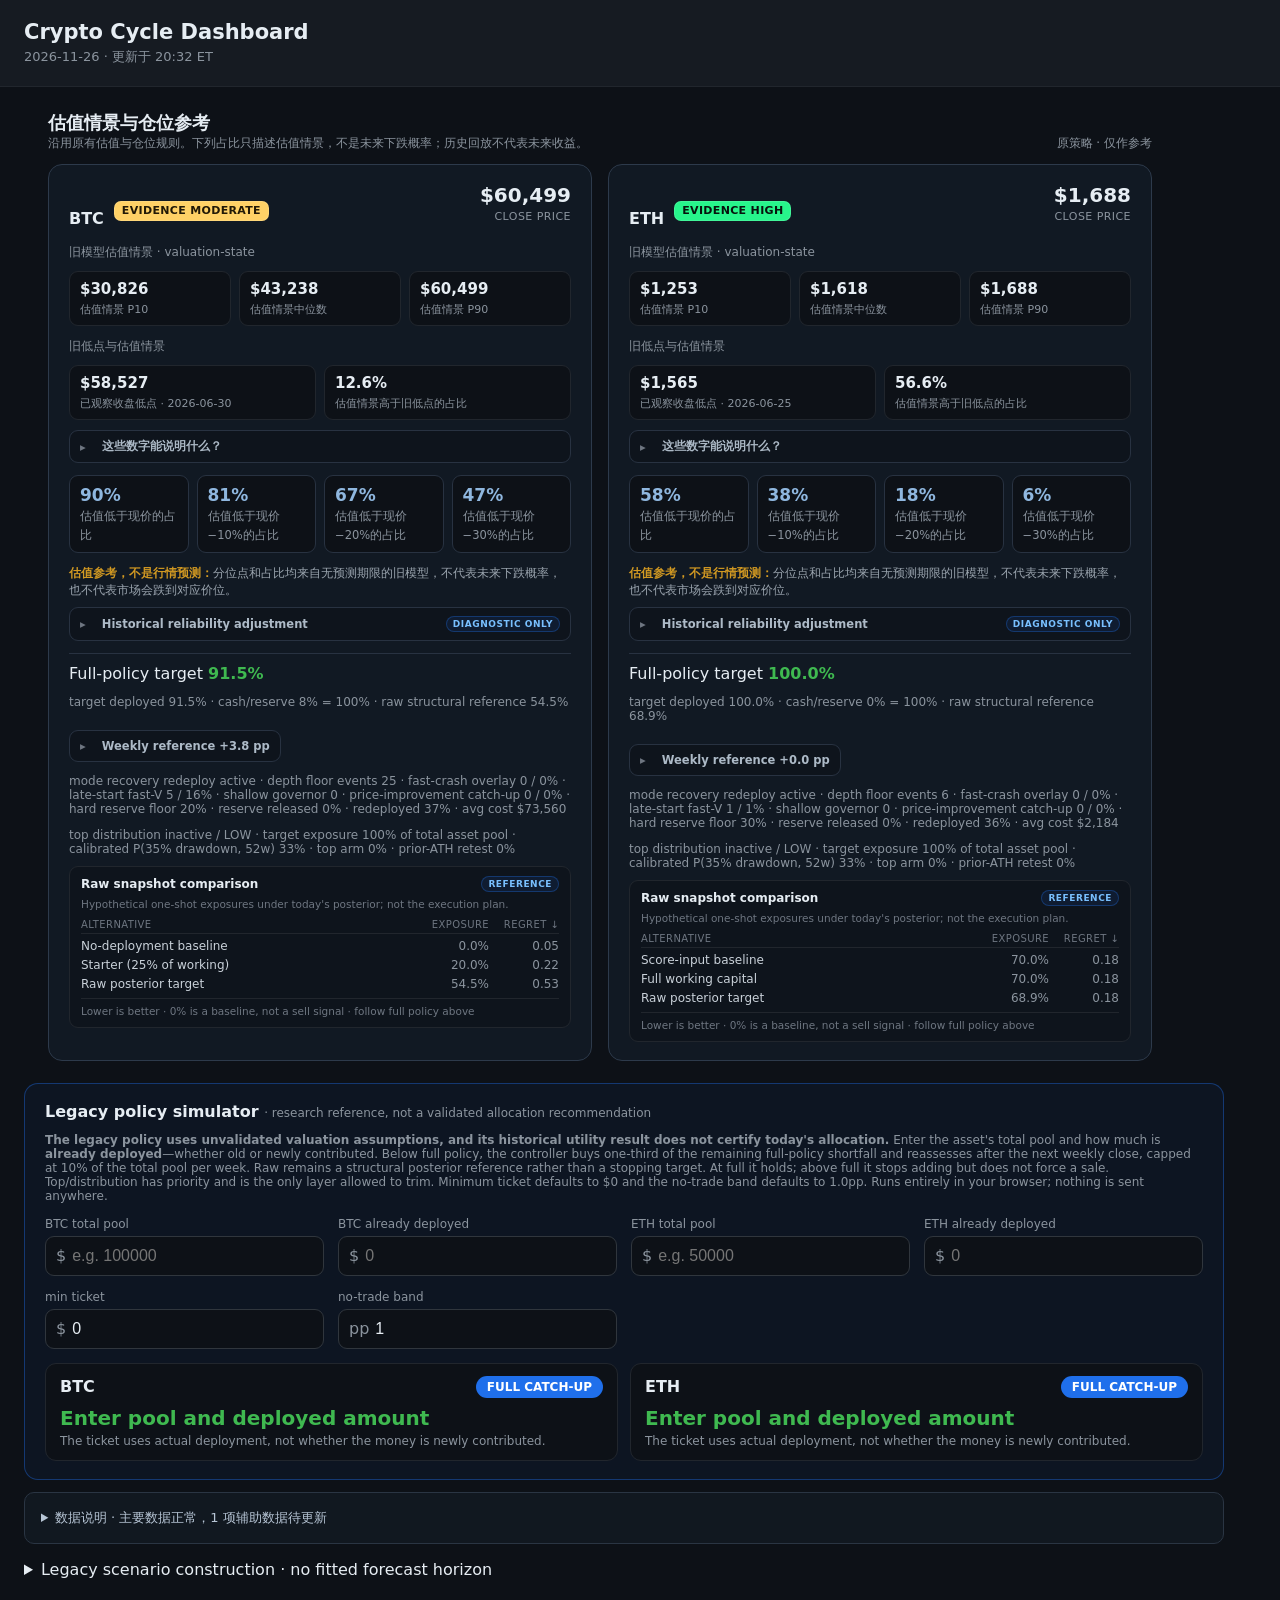
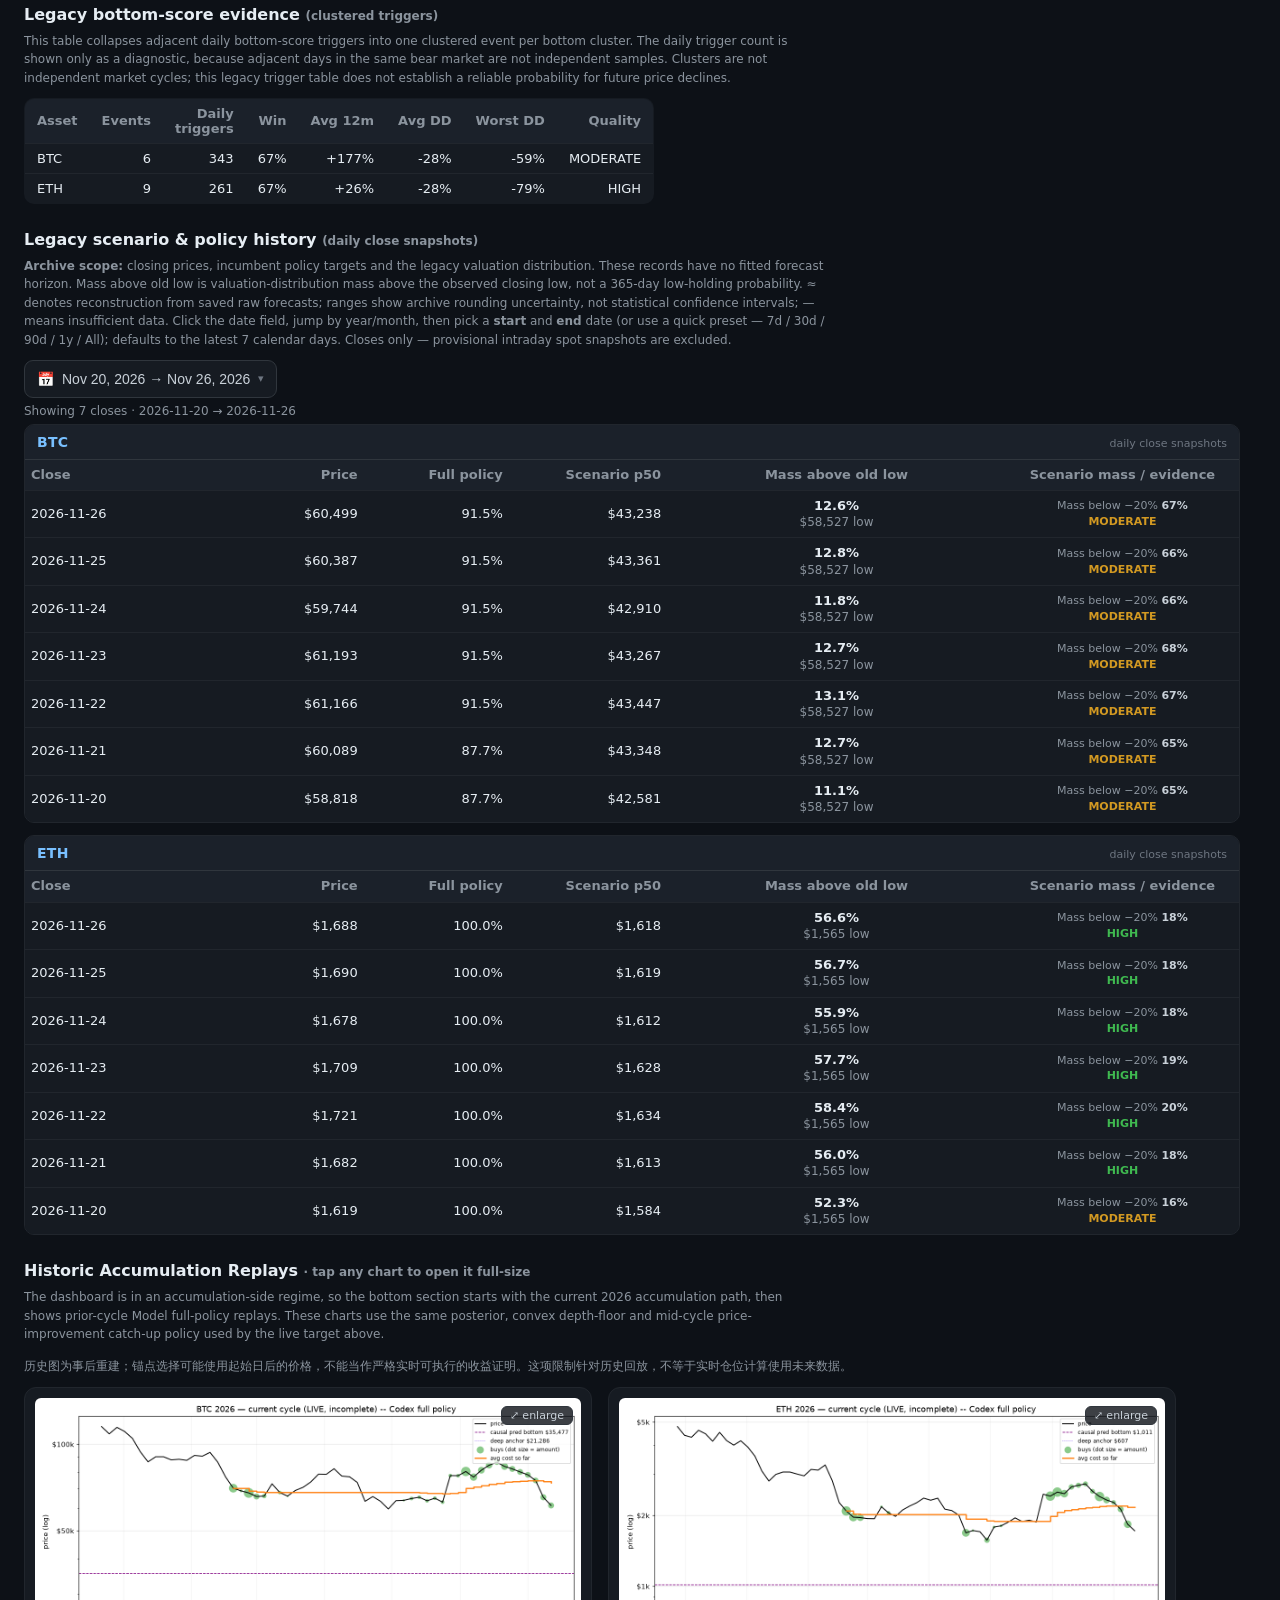
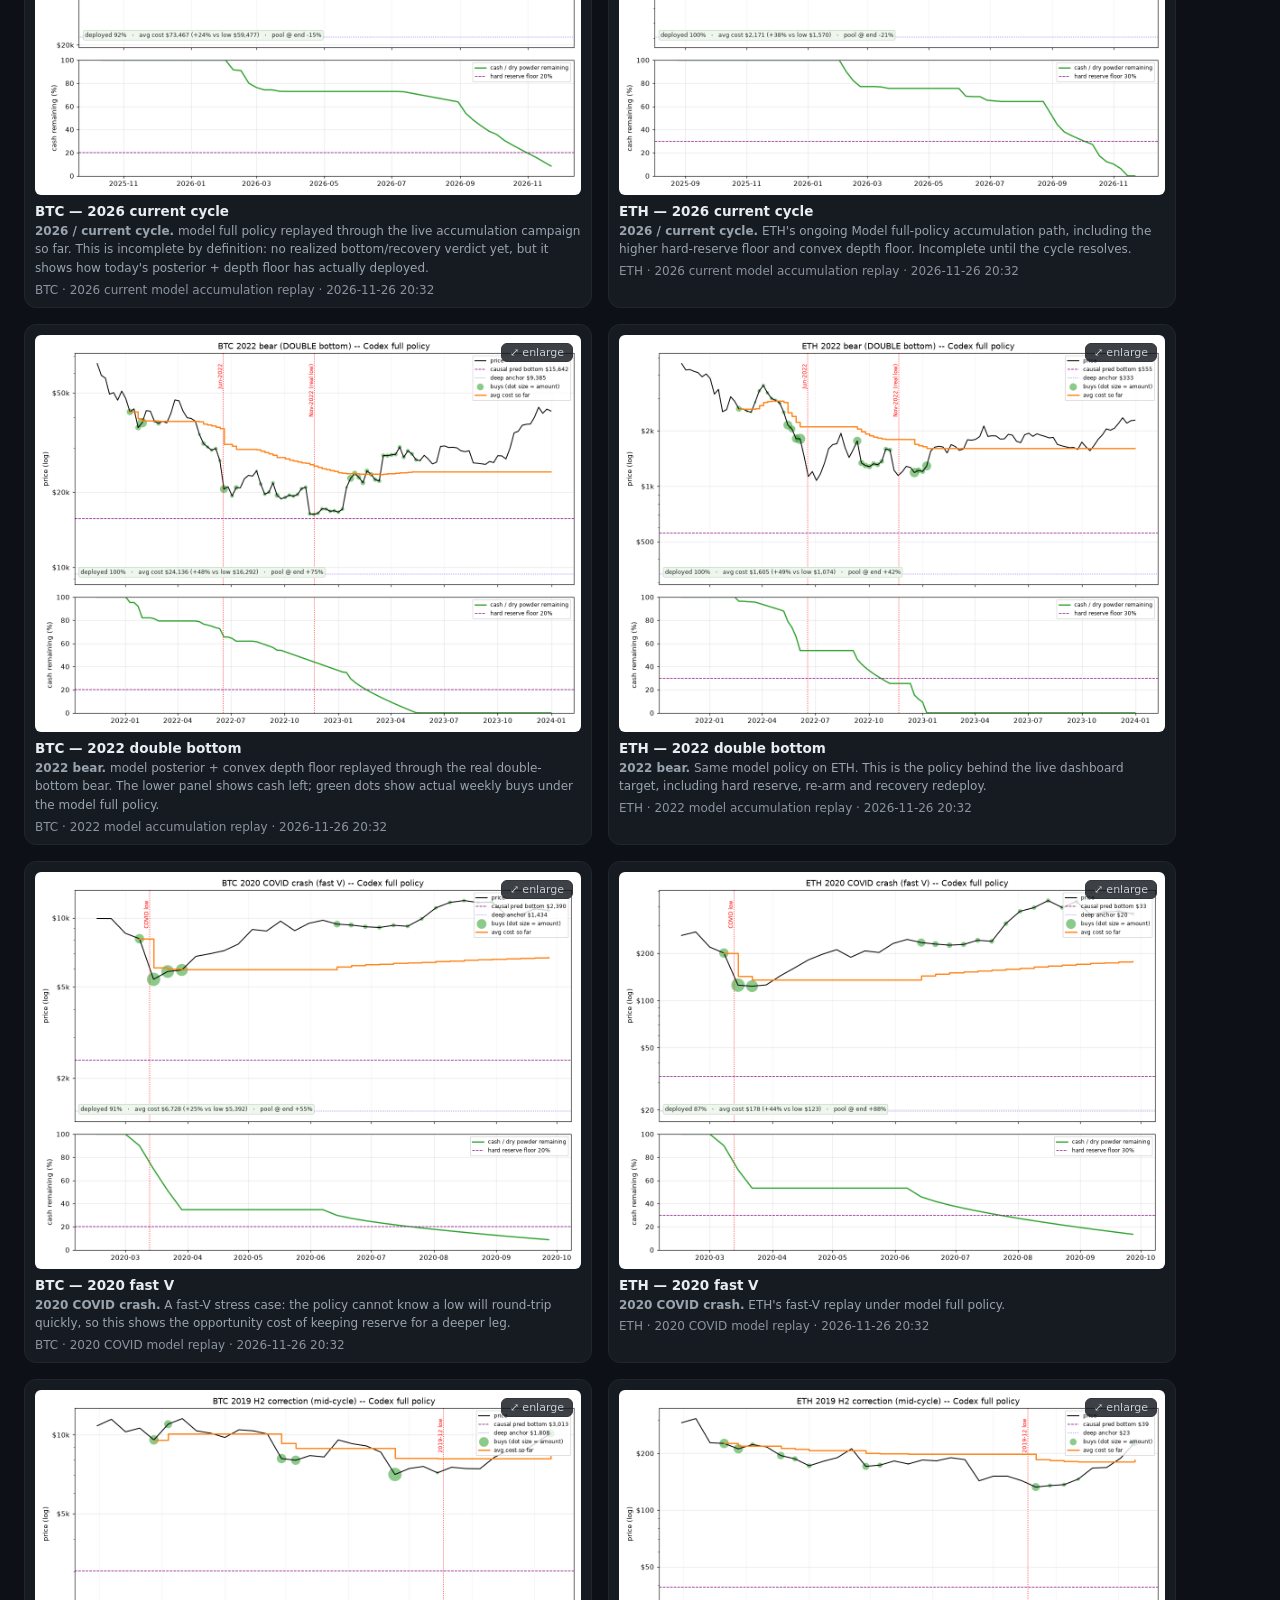
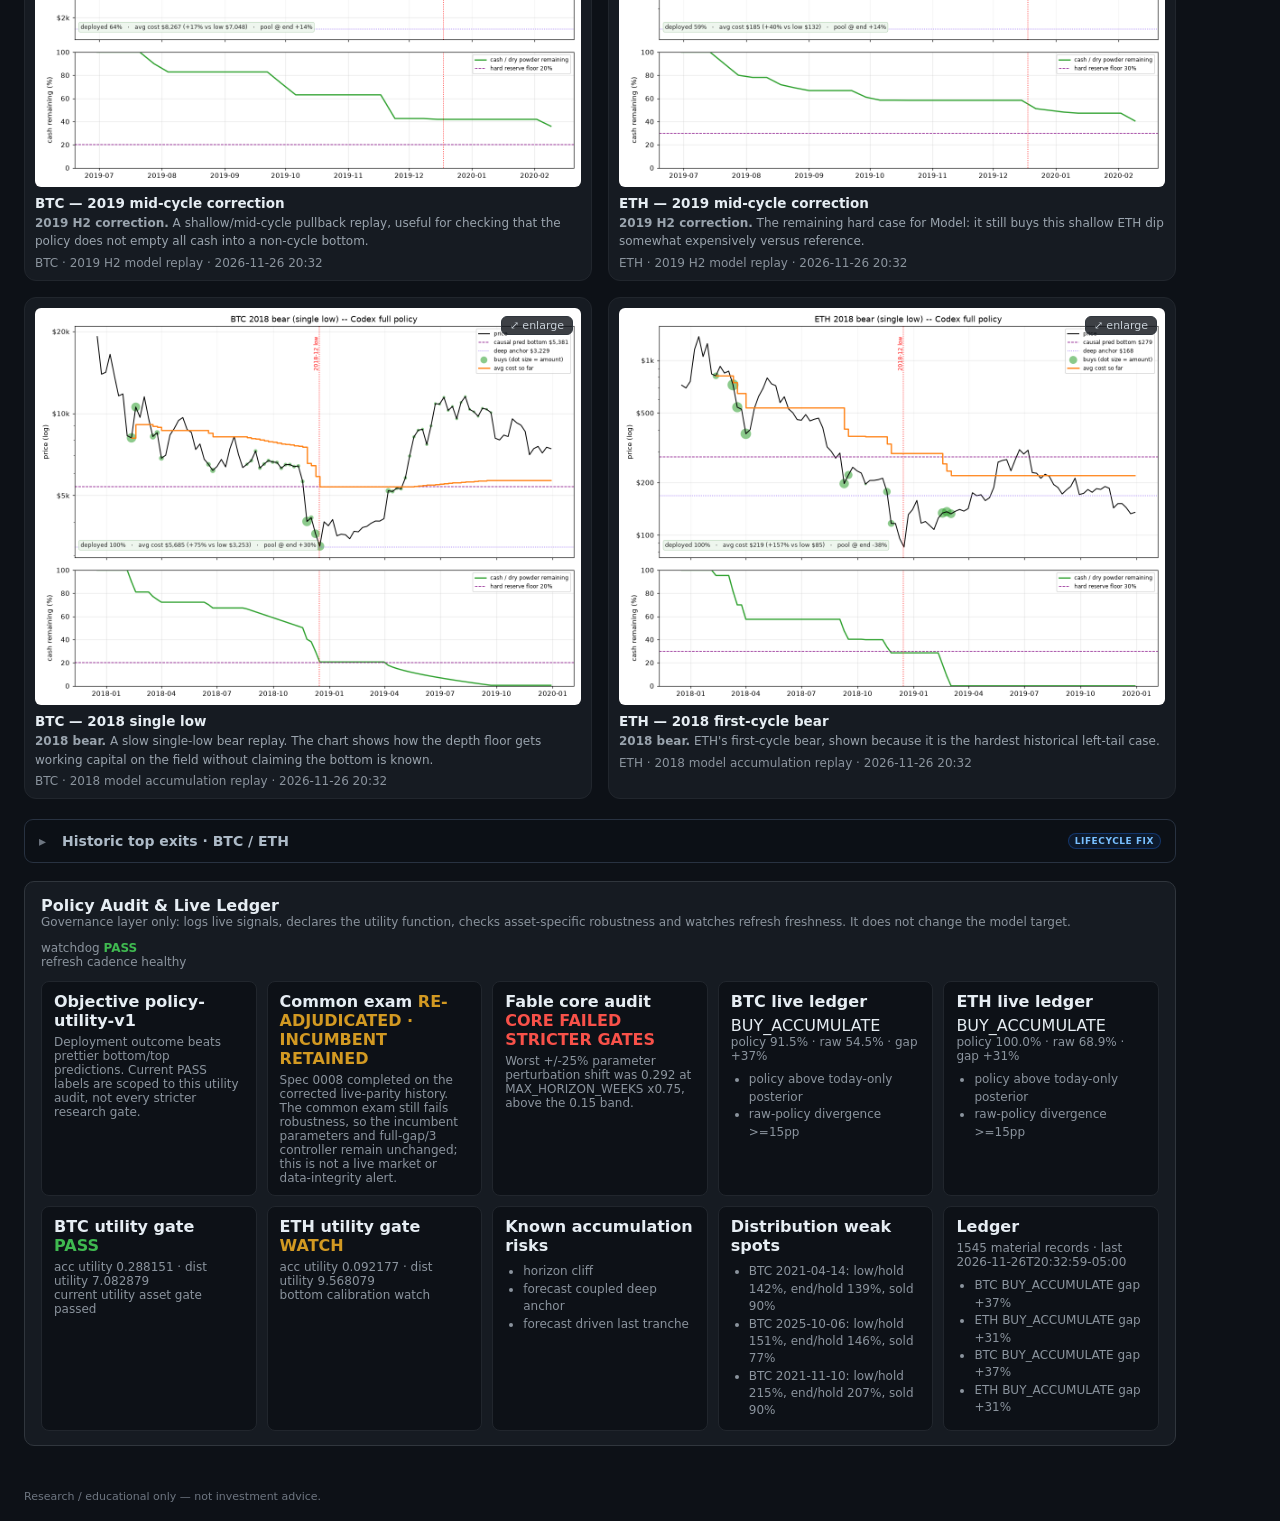
==== commit 5b486f94: "Cloud main close 2026-11-26" ====
--- a/index.html
+++ b/index.html
@@ -337,7 +337,7 @@
 </style></head><body>
       <header>
         <div class="title">Crypto Cycle Dashboard</div>
-        <div class="meta">2026-11-26 · 更新于 16:34 ET · <span class='live'>● 盘中参考价</span></div>
+        <div class="meta">2026-11-26 · 更新于 20:32 ET</div>
       </header>
 
       <div class="wrap legacy-scenario-panel">
@@ -357,21 +357,21 @@
               <div class="posterior-sub">旧模型估值情景 · valuation-state</div>
             </div>
             <div class="spotbox">
-              <b>$60,882</b>
-              <span>live price</span>
-<em class='spotdelta pos' title='Versus the last close $60,387'>vs close +0.8%</em>
+              <b>$60,499</b>
+              <span>close price</span>
+
             </div>
           </div>
           <div class="qgrid">
-            <div class="qbox"><b>$30,901</b><span>估值情景 P10</span></div>
-            <div class="qbox"><b>$43,413</b><span>估值情景中位数</span></div>
-            <div class="qbox"><b>$60,882</b><span>估值情景 P90</span></div>
+            <div class="qbox"><b>$30,826</b><span>估值情景 P10</span></div>
+            <div class="qbox"><b>$43,238</b><span>估值情景中位数</span></div>
+            <div class="qbox"><b>$60,499</b><span>估值情景 P90</span></div>
           </div>
           
           <div class="sub" style="margin-top:12px">旧低点与估值情景</div>
           <div class="qgrid timing-reference" style="grid-template-columns:repeat(2,minmax(0,1fr))">
             <div class="qbox"><b>$58,527</b><span>已观察收盘低点 · 2026-06-30</span></div>
-            <div class="qbox"><b>13.0%</b><span>估值情景高于旧低点的占比</span></div>
+            <div class="qbox"><b>12.6%</b><span>估值情景高于旧低点的占比</span></div>
           </div>
           <details class="caldiag low-survival-definition">
             <summary><span>这些数字能说明什么？</span></summary>
@@ -389,14 +389,14 @@
             <summary><span>Historical reliability adjustment</span><span class="caldiag-badge">DIAGNOSTIC ONLY</span></summary>
             <div class="caldiag-body">
               <div class="caldiag-note">Each arrow applies an independent historical reliability curve to that named event. Calibration v2 uses strictly lower prices over the next 365 complete daily closes, excludes the starting close, and recovers uncensored raw parameters. These values are not percentiles of the raw price distribution and do not feed current policy sizing. The pooled calibrated price CDF is research-only and not displayed.</div>
-              <div class="caldiag-grid"><div class='caldiag-item'><span>low &lt; spot</span><div class='caldiag-values'><b>raw 90%</b><em>&rarr; cal 89%</em></div></div><div class='caldiag-item'><span>-10%</span><div class='caldiag-values'><b>raw 81%</b><em>&rarr; cal 71%</em></div></div><div class='caldiag-item'><span>-20%</span><div class='caldiag-values'><b>raw 67%</b><em>&rarr; cal 49%</em></div></div><div class='caldiag-item'><span>-30%</span><div class='caldiag-values'><b>raw 47%</b><em>&rarr; cal 33%</em></div></div></div>
+              <div class="caldiag-grid"><div class='caldiag-item'><span>low &lt; spot</span><div class='caldiag-values'><b>raw 90%</b><em>&rarr; cal 89%</em></div></div><div class='caldiag-item'><span>-10%</span><div class='caldiag-values'><b>raw 81%</b><em>&rarr; cal 71%</em></div></div><div class='caldiag-item'><span>-20%</span><div class='caldiag-values'><b>raw 67%</b><em>&rarr; cal 48%</em></div></div><div class='caldiag-item'><span>-30%</span><div class='caldiag-values'><b>raw 47%</b><em>&rarr; cal 33%</em></div></div></div>
             </div>
           </details>
           <div class="decision">
             <div class="decision-main">
               <span>Full-policy target <b>91.5%</b></span>
-              <span class="sub">target deployed 91.5% · cash/reserve 8% = 100% · raw structural reference 54.4%</span>
-<span class='sub livecmp'>close baseline 2026-11-25 · price +0.8% · target -0.0pp</span>
+              <span class="sub">target deployed 91.5% · cash/reserve 8% = 100% · raw structural reference 54.5%</span>
+
               <details class="caldiag policy-change"><summary><span>Weekly reference +3.8 pp</span></summary><div class="caldiag-body"><div class="caldiag-note">Week closed 2026-11-22: 87.7% → 91.5%. Regular accumulation +3.8 pp; recovery +0.0 pp. Shared weekly cap 10.0% of total capital (includes any existing fast-V allowance).</div><div class="caldiag-note">Recovery paused: bottom score re-spiked.</div><div class="caldiag-note">Activated 2026-09-06: price +35.1% above the running weekly-close low, 10 weeks since that low; cycle score 33.40 &gt; 23.20 (12 weeks earlier), with bottom/top scores 23.91/0.02.</div><div class="caldiag-note">Initial recovery schedule: 14.2% of the 62.7% cash remaining at activation, subject to the shared cap — not just the hard-reserve bucket. Recovery participation does not mean another deep decline is ruled out.</div><div class="caldiag-note">Same-anchor reference replay, not your personal order budget or necessarily the change from the previous published snapshot. Use the calculator with your existing deployment for actual sizing.</div></div></details>
               <span class="sub">mode recovery redeploy active · depth floor events 25 · fast-crash overlay 0 / 0% · late-start fast-V 5 / 16% · shallow governor 0 · price-improvement catch-up 0 / 0% · hard reserve floor 20% · reserve released 0% · redeployed 37% · avg cost $73,560</span>
               <span class="sub">top distribution inactive / LOW · target exposure 100% of total asset pool · calibrated P(35% drawdown, 52w) 33% · top arm 0% · prior-ATH retest 0%</span>
@@ -405,7 +405,7 @@
               <div class="minirows-title"><b>Raw snapshot comparison</b><span class="minirows-badge">REFERENCE</span></div>
               <div class="minirows-caption">Hypothetical one-shot exposures under today's posterior; not the execution plan.</div>
               <div class="minirow minirow-head"><span>alternative</span><span>exposure</span><span>regret ↓</span></div>
-              <div class='minirow minirow-data'><span class='mini-scenario'>No-deployment baseline</span><span>0.0%</span><span>0.05</span></div><div class='minirow minirow-data'><span class='mini-scenario'>Starter (25% of working)</span><span>20.0%</span><span>0.23</span></div><div class='minirow minirow-data'><span class='mini-scenario'>Raw posterior target</span><span>54.4%</span><span>0.53</span></div>
+              <div class='minirow minirow-data'><span class='mini-scenario'>No-deployment baseline</span><span>0.0%</span><span>0.05</span></div><div class='minirow minirow-data'><span class='mini-scenario'>Starter (25% of working)</span><span>20.0%</span><span>0.22</span></div><div class='minirow minirow-data'><span class='mini-scenario'>Raw posterior target</span><span>54.5%</span><span>0.53</span></div>
               <div class="minirows-note">Lower is better · 0% is a baseline, not a sell signal · follow full policy above</div>
             </div>
           </div>
@@ -417,30 +417,30 @@
               <div class="posterior-sub">旧模型估值情景 · valuation-state</div>
             </div>
             <div class="spotbox">
-              <b>$1,707</b>
-              <span>live price</span>
-<em class='spotdelta pos' title='Versus the last close $1,690'>vs close +1.0%</em>
+              <b>$1,688</b>
+              <span>close price</span>
+
             </div>
           </div>
           <div class="qgrid">
-            <div class="qbox"><b>$1,259</b><span>估值情景 P10</span></div>
-            <div class="qbox"><b>$1,628</b><span>估值情景中位数</span></div>
-            <div class="qbox"><b>$1,707</b><span>估值情景 P90</span></div>
+            <div class="qbox"><b>$1,253</b><span>估值情景 P10</span></div>
+            <div class="qbox"><b>$1,618</b><span>估值情景中位数</span></div>
+            <div class="qbox"><b>$1,688</b><span>估值情景 P90</span></div>
           </div>
           
           <div class="sub" style="margin-top:12px">旧低点与估值情景</div>
           <div class="qgrid timing-reference" style="grid-template-columns:repeat(2,minmax(0,1fr))">
             <div class="qbox"><b>$1,565</b><span>已观察收盘低点 · 2026-06-25</span></div>
-            <div class="qbox"><b>57.7%</b><span>估值情景高于旧低点的占比</span></div>
+            <div class="qbox"><b>56.6%</b><span>估值情景高于旧低点的占比</span></div>
           </div>
           <details class="caldiag low-survival-definition">
             <summary><span>这些数字能说明什么？</span></summary>
             <div class="caldiag-body"><div class="caldiag-note">旧时间模型不提供有效的未来见底日期；这不代表底部已经确认。占比只表示旧估值分布中高于已观察收盘低点的部分，不是旧底未来守住的概率，也不参与仓位计算。旧低点取最近一次历史新高以来的最低日收盘价，不是盘中最低价。该估值分布没有拟合预测期限（no fitted horizon），不能回答未来365天是否再破底。P10 / P50 / P90 是估值情景的分位点，不是市场会跌到该价位的概率。时间中心和范围也只是启发式参考。盘中价格若跌破旧收盘低点，该收盘口径诊断会暂时不可用，等待收盘确认。</div></div>
           </details>
           <div class="probgrid">
-            <div class='prob'><b style='color:#8fb7df'>59%</b><span>估值低于现价的占比</span></div>
-            <div class='prob'><b style='color:#8fb7df'>39%</b><span>估值低于现价−10%的占比</span></div>
-            <div class='prob'><b style='color:#8fb7df'>19%</b><span>估值低于现价−20%的占比</span></div>
+            <div class='prob'><b style='color:#8fb7df'>58%</b><span>估值低于现价的占比</span></div>
+            <div class='prob'><b style='color:#8fb7df'>38%</b><span>估值低于现价−10%的占比</span></div>
+            <div class='prob'><b style='color:#8fb7df'>18%</b><span>估值低于现价−20%的占比</span></div>
             <div class='prob'><b style='color:#8fb7df'>6%</b><span>估值低于现价−30%的占比</span></div>
           </div>
           <div class="calnote"><b>估值参考，不是行情预测：</b>分位点和占比均来自无预测期限的旧模型，不代表未来下跌概率，也不代表市场会跌到对应价位。</div>
@@ -449,14 +449,14 @@
             <summary><span>Historical reliability adjustment</span><span class="caldiag-badge">DIAGNOSTIC ONLY</span></summary>
             <div class="caldiag-body">
               <div class="caldiag-note">Each arrow applies an independent historical reliability curve to that named event. Calibration v2 uses strictly lower prices over the next 365 complete daily closes, excludes the starting close, and recovers uncensored raw parameters. These values are not percentiles of the raw price distribution and do not feed current policy sizing. The pooled calibrated price CDF is research-only and not displayed.</div>
-              <div class="caldiag-grid"><div class='caldiag-item'><span>low &lt; spot</span><div class='caldiag-values'><b>raw 59%</b><em>&rarr; cal 78%</em></div></div><div class='caldiag-item'><span>-10%</span><div class='caldiag-values'><b>raw 39%</b><em>&rarr; cal 35%</em></div></div><div class='caldiag-item'><span>-20%</span><div class='caldiag-values'><b>raw 19%</b><em>&rarr; cal 26%</em></div></div><div class='caldiag-item'><span>-30%</span><div class='caldiag-values'><b>raw 6%</b><em>&rarr; cal 14%</em></div></div></div>
+              <div class="caldiag-grid"><div class='caldiag-item'><span>low &lt; spot</span><div class='caldiag-values'><b>raw 58%</b><em>&rarr; cal 77%</em></div></div><div class='caldiag-item'><span>-10%</span><div class='caldiag-values'><b>raw 38%</b><em>&rarr; cal 35%</em></div></div><div class='caldiag-item'><span>-20%</span><div class='caldiag-values'><b>raw 18%</b><em>&rarr; cal 26%</em></div></div><div class='caldiag-item'><span>-30%</span><div class='caldiag-values'><b>raw 6%</b><em>&rarr; cal 14%</em></div></div></div>
             </div>
           </details>
           <div class="decision">
             <div class="decision-main">
               <span>Full-policy target <b>100.0%</b></span>
-              <span class="sub">target deployed 100.0% · cash/reserve 0% = 100% · raw structural reference 68.6%</span>
-<span class='sub livecmp'>close baseline 2026-11-25 · price +1.0% · target +0.0pp</span>
+              <span class="sub">target deployed 100.0% · cash/reserve 0% = 100% · raw structural reference 68.9%</span>
+
               <details class="caldiag policy-change"><summary><span>Weekly reference +0.0 pp</span></summary><div class="caldiag-body"><div class="caldiag-note">Week closed 2026-11-22: 100.0% → 100.0%. Regular accumulation +0.0 pp; recovery +0.0 pp. Shared weekly cap 10.0% of total capital (includes any existing fast-V allowance).</div><div class="caldiag-note">Reference capital fully deployed.</div><div class="caldiag-note">Activated 2026-08-30: price +54.0% above the running weekly-close low, 9 weeks since that low; cycle score 36.79 &gt; 30.43 (12 weeks earlier), with bottom/top scores 34.06/0.00.</div><div class="caldiag-note">Initial recovery schedule: 14.2% of the 59.4% cash remaining at activation, subject to the shared cap — not just the hard-reserve bucket. Recovery participation does not mean another deep decline is ruled out.</div><div class="caldiag-note">Same-anchor reference replay, not your personal order budget or necessarily the change from the previous published snapshot. Use the calculator with your existing deployment for actual sizing.</div></div></details>
               <span class="sub">mode recovery redeploy active · depth floor events 6 · fast-crash overlay 0 / 0% · late-start fast-V 1 / 1% · shallow governor 0 · price-improvement catch-up 0 / 0% · hard reserve floor 30% · reserve released 0% · redeployed 36% · avg cost $2,184</span>
               <span class="sub">top distribution inactive / LOW · target exposure 100% of total asset pool · calibrated P(35% drawdown, 52w) 33% · top arm 0% · prior-ATH retest 0%</span>
@@ -465,13 +465,13 @@
               <div class="minirows-title"><b>Raw snapshot comparison</b><span class="minirows-badge">REFERENCE</span></div>
               <div class="minirows-caption">Hypothetical one-shot exposures under today's posterior; not the execution plan.</div>
               <div class="minirow minirow-head"><span>alternative</span><span>exposure</span><span>regret ↓</span></div>
-              <div class='minirow minirow-data'><span class='mini-scenario'>Score-input baseline</span><span>70.0%</span><span>0.19</span></div><div class='minirow minirow-data'><span class='mini-scenario'>Full working capital</span><span>70.0%</span><span>0.19</span></div><div class='minirow minirow-data'><span class='mini-scenario'>Raw posterior target</span><span>68.6%</span><span>0.19</span></div>
+              <div class='minirow minirow-data'><span class='mini-scenario'>Score-input baseline</span><span>70.0%</span><span>0.18</span></div><div class='minirow minirow-data'><span class='mini-scenario'>Full working capital</span><span>70.0%</span><span>0.18</span></div><div class='minirow minirow-data'><span class='mini-scenario'>Raw posterior target</span><span>68.9%</span><span>0.18</span></div>
               <div class="minirows-note">Lower is better · 0% is a baseline, not a sell signal · follow full policy above</div>
             </div>
           </div>
         </section></div></section></div>
 <section class="planner"><h3>Legacy policy simulator <span class="sub" style="font-weight:400">· research reference, not a validated allocation recommendation</span></h3><p class='sub'><b>The legacy policy uses unvalidated valuation assumptions, and its historical utility result does not certify today's allocation.</b> Enter the asset's total pool and how much is <b>already deployed</b>—whether old or newly contributed. Below full policy, the controller buys one-third of the remaining full-policy shortfall and reassesses after the next weekly close, capped at 10% of the total pool per week. Raw remains a structural posterior reference rather than a stopping target. At full it holds; above full it stops adding but does not force a sale. Top/distribution has priority and is the only layer allowed to trim. Minimum ticket defaults to $0 and the no-trade band defaults to 1.0pp. Runs entirely in your browser; nothing is sent anywhere.</p><div class="pgrid"><div class="pin"><label>BTC total pool</label><div class="inwrap"><span>$</span><input id="pool-BTC" type="number" min="0" step="100" inputmode="decimal" oninput="recompute()" placeholder="e.g. 100000"></div></div><div class="pin"><label>BTC already deployed</label><div class="inwrap"><span>$</span><input id="dep-BTC" type="number" min="0" step="100" inputmode="decimal" oninput="recompute()" placeholder="0"></div></div><div class="pin"><label>ETH total pool</label><div class="inwrap"><span>$</span><input id="pool-ETH" type="number" min="0" step="100" inputmode="decimal" oninput="recompute()" placeholder="e.g. 50000"></div></div><div class="pin"><label>ETH already deployed</label><div class="inwrap"><span>$</span><input id="dep-ETH" type="number" min="0" step="100" inputmode="decimal" oninput="recompute()" placeholder="0"></div></div><div class="pin"><label>min ticket</label><div class="inwrap"><span>$</span><input id="min-ticket" type="number" min="0" step="50" inputmode="decimal" value="0" oninput="recompute()"></div></div><div class="pin"><label>no-trade band</label><div class="inwrap"><span>pp</span><input id="band-pp" type="number" min="0" max="100" step="0.1" inputmode="decimal" value="1" oninput="recompute()"></div></div></div><div id="pout" class="pout"></div><script>
-const POLICY={"BTC": {"raw_f": 0.5485, "full_f": 0.9155, "dry_f": 0.0845, "res_f": 0.2, "protected_res_f": 0.2, "catchup_weeks": 3, "week_cap_f": 0.1, "regime": "FULL CATCH-UP", "color": "#1f6feb", "dist": false, "keep_f": 1.0, "top_phase": "inactive", "top_risk": "LOW"}, "ETH": {"raw_f": 0.6888, "full_f": 1.0, "dry_f": 0.0, "res_f": 0.3, "protected_res_f": 0.3, "catchup_weeks": 3, "week_cap_f": 0.1, "regime": "FULL CATCH-UP", "color": "#1f6feb", "dist": false, "keep_f": 1.0, "top_phase": "inactive", "top_risk": "LOW"}};
+const POLICY={"BTC": {"raw_f": 0.545208, "full_f": 0.915467, "dry_f": 0.084533, "res_f": 0.2, "protected_res_f": 0.2, "catchup_weeks": 3, "week_cap_f": 0.1, "regime": "FULL CATCH-UP", "color": "#1f6feb", "dist": false, "keep_f": 1.0, "top_phase": "inactive", "top_risk": "LOW"}, "ETH": {"raw_f": 0.689426, "full_f": 1.0, "dry_f": 0.0, "res_f": 0.3, "protected_res_f": 0.3, "catchup_weeks": 3, "week_cap_f": 0.1, "regime": "FULL CATCH-UP", "color": "#1f6feb", "dist": false, "keep_f": 1.0, "top_phase": "inactive", "top_risk": "LOW"}};
 
 function fmt(x){return '$'+Math.round(x).toLocaleString('en-US');}
 function pct1(x){return (x*100).toFixed(1)+'%';}
@@ -559,9 +559,9 @@
 }
 if(typeof document!=='undefined')recompute();
 </script></section>
-<section class="data-status" aria-label="数据说明"><details class="data-drawer"><summary>数据说明 · 主要数据正常，1 项辅助数据待更新</summary><div class="data-body"><p>这里显示每项数据的实际观察日期。辅助数据缺项不等于价格行情异常，也不代表看跌信号。</p><p>待更新或暂缺：稳定币供应量、BTC_SOPR、ETH_SOPR、BTC_REALIZED_CAP、ETH_REALIZED_CAP、BTC_FUNDING、ETH_FUNDING</p><p>实时币价不能补齐宏观或链上数据；本页的趋势事实使用已完成价格记录。</p><div class="tablewrap"><table class="d"><thead><tr><th>数据</th><th>最后观察日</th><th>状态</th><th>来源</th></tr></thead><tbody><tr><td>BTC</td><td>2026-11-25</td><td>正常</td><td>archive / legacy overlay; provenance not recorded</td></tr><tr><td>ETH</td><td>2026-11-25</td><td>正常</td><td>archive / legacy overlay; provenance not recorded</td></tr><tr><td>标普500</td><td>2026-11-24</td><td>正常</td><td><a href="https://fred.stlouisfed.org/series/SP500">FRED / S&amp;P Dow Jones Indices</a></td></tr><tr><td>纳斯达克100</td><td>2026-11-24</td><td>正常</td><td><a href="https://fred.stlouisfed.org/series/NASDAQ100">FRED / Nasdaq</a></td></tr><tr><td>联邦基金目标利率上限</td><td>2026-11-25</td><td>正常</td><td><a href="https://fred.stlouisfed.org/series/DFEDTARU">FRED / Federal Reserve</a></td></tr><tr><td>VIX</td><td>2026-11-25</td><td>正常</td><td>archive / legacy overlay; provenance not recorded</td></tr><tr><td>DXY</td><td>2026-11-26</td><td>正常</td><td>archive / legacy overlay; provenance not recorded</td></tr><tr><td>XAU</td><td>2026-11-26</td><td>正常</td><td>archive / legacy overlay; provenance not recorded</td></tr><tr><td>YC_3M10Y</td><td>2026-11-24</td><td>正常</td><td>archive / legacy overlay; provenance not recorded</td></tr><tr><td>CDX_HY</td><td>2026-11-24</td><td>正常</td><td>archive / legacy overlay; provenance not recorded</td></tr><tr><td>BTC 链上估值</td><td>2026-11-24</td><td>正常</td><td>archive / legacy overlay; provenance not recorded</td></tr><tr><td>ETH 链上估值</td><td>2026-11-24</td><td>正常</td><td>archive / legacy overlay; provenance not recorded</td></tr><tr><td>SPX_TR</td><td>2026-11-24</td><td>正常</td><td><a href="https://finance.yahoo.com/quote/%5ESP500TR/history/">Yahoo Finance</a></td></tr><tr><td>NDX_TR</td><td>2026-11-24</td><td>正常</td><td><a href="https://fred.stlouisfed.org/series/NASDAQXNDX">FRED / Nasdaq</a></td></tr><tr><td>TLT_TR</td><td>2026-11-24</td><td>正常（代理序列）</td><td><a href="https://finance.yahoo.com/quote/TLT/history/">Yahoo Finance</a></td></tr><tr><td>FEDFUNDS_LONG</td><td>2026-11-24</td><td>正常</td><td>archive / legacy overlay; provenance not recorded</td></tr><tr><td>TLT</td><td>2026-11-24</td><td>正常</td><td><a href="https://finance.yahoo.com/quote/TLT/history/">Yahoo Finance</a></td></tr><tr><td>GLD</td><td>2026-11-26</td><td>正常</td><td>archive / legacy overlay; provenance not recorded</td></tr><tr><td>BTC_SOPR</td><td>日期待确认</td><td>暂无数据</td><td>archive / legacy overlay; provenance not recorded</td></tr><tr><td>ETH_SOPR</td><td>日期待确认</td><td>暂无数据</td><td>archive / legacy overlay; provenance not recorded</td></tr><tr><td>BTC_REALIZED_CAP</td><td>日期待确认</td><td>暂无数据</td><td>archive / legacy overlay; provenance not recorded</td></tr><tr><td>ETH_REALIZED_CAP</td><td>日期待确认</td><td>暂无数据</td><td>archive / legacy overlay; provenance not recorded</td></tr><tr><td>BTC_FUNDING</td><td>日期待确认</td><td>暂无数据</td><td>archive / legacy overlay; provenance not recorded</td></tr><tr><td>ETH_FUNDING</td><td>日期待确认</td><td>暂无数据</td><td>archive / legacy overlay; provenance not recorded</td></tr><tr><td>稳定币供应量</td><td>2026-06-12</td><td>未更新</td><td>archive / legacy overlay; provenance not recorded</td></tr></tbody></table></div></div></details></section>
+<section class="data-status" aria-label="数据说明"><details class="data-drawer"><summary>数据说明 · 主要数据正常，1 项辅助数据待更新</summary><div class="data-body"><p>这里显示每项数据的实际观察日期。辅助数据缺项不等于价格行情异常，也不代表看跌信号。</p><p>待更新或暂缺：稳定币供应量、BTC_SOPR、ETH_SOPR、BTC_REALIZED_CAP、ETH_REALIZED_CAP、BTC_FUNDING、ETH_FUNDING</p><p>实时币价不能补齐宏观或链上数据；本页的趋势事实使用已完成价格记录。</p><div class="tablewrap"><table class="d"><thead><tr><th>数据</th><th>最后观察日</th><th>状态</th><th>来源</th></tr></thead><tbody><tr><td>BTC</td><td>2026-11-26</td><td>正常</td><td>archive / legacy overlay; provenance not recorded</td></tr><tr><td>ETH</td><td>2026-11-26</td><td>正常</td><td>archive / legacy overlay; provenance not recorded</td></tr><tr><td>标普500</td><td>2026-11-24</td><td>正常</td><td><a href="https://fred.stlouisfed.org/series/SP500">FRED / S&amp;P Dow Jones Indices</a></td></tr><tr><td>纳斯达克100</td><td>2026-11-25</td><td>正常</td><td><a href="https://fred.stlouisfed.org/series/NASDAQ100">FRED / Nasdaq</a></td></tr><tr><td>联邦基金目标利率上限</td><td>2026-11-26</td><td>正常</td><td><a href="https://fred.stlouisfed.org/series/DFEDTARU">FRED / Federal Reserve</a></td></tr><tr><td>VIX</td><td>2026-11-26</td><td>正常</td><td>archive / legacy overlay; provenance not recorded</td></tr><tr><td>DXY</td><td>2026-11-26</td><td>正常</td><td>archive / legacy overlay; provenance not recorded</td></tr><tr><td>XAU</td><td>2026-11-26</td><td>正常</td><td>archive / legacy overlay; provenance not recorded</td></tr><tr><td>YC_3M10Y</td><td>2026-11-24</td><td>正常</td><td>archive / legacy overlay; provenance not recorded</td></tr><tr><td>CDX_HY</td><td>2026-11-24</td><td>正常</td><td>archive / legacy overlay; provenance not recorded</td></tr><tr><td>BTC 链上估值</td><td>2026-11-25</td><td>正常</td><td>archive / legacy overlay; provenance not recorded</td></tr><tr><td>ETH 链上估值</td><td>2026-11-25</td><td>正常</td><td>archive / legacy overlay; provenance not recorded</td></tr><tr><td>SPX_TR</td><td>2026-11-25</td><td>正常</td><td><a href="https://finance.yahoo.com/quote/%5ESP500TR/history/">Yahoo Finance</a></td></tr><tr><td>NDX_TR</td><td>2026-11-25</td><td>正常</td><td><a href="https://fred.stlouisfed.org/series/NASDAQXNDX">FRED / Nasdaq</a></td></tr><tr><td>TLT_TR</td><td>2026-11-25</td><td>正常（代理序列）</td><td><a href="https://finance.yahoo.com/quote/TLT/history/">Yahoo Finance</a></td></tr><tr><td>FEDFUNDS_LONG</td><td>2026-11-24</td><td>正常</td><td>archive / legacy overlay; provenance not recorded</td></tr><tr><td>TLT</td><td>2026-11-25</td><td>正常</td><td><a href="https://finance.yahoo.com/quote/TLT/history/">Yahoo Finance</a></td></tr><tr><td>GLD</td><td>2026-11-26</td><td>正常</td><td>archive / legacy overlay; provenance not recorded</td></tr><tr><td>BTC_SOPR</td><td>日期待确认</td><td>暂无数据</td><td>archive / legacy overlay; provenance not recorded</td></tr><tr><td>ETH_SOPR</td><td>日期待确认</td><td>暂无数据</td><td>archive / legacy overlay; provenance not recorded</td></tr><tr><td>BTC_REALIZED_CAP</td><td>日期待确认</td><td>暂无数据</td><td>archive / legacy overlay; provenance not recorded</td></tr><tr><td>ETH_REALIZED_CAP</td><td>日期待确认</td><td>暂无数据</td><td>archive / legacy overlay; provenance not recorded</td></tr><tr><td>BTC_FUNDING</td><td>日期待确认</td><td>暂无数据</td><td>archive / legacy overlay; provenance not recorded</td></tr><tr><td>ETH_FUNDING</td><td>日期待确认</td><td>暂无数据</td><td>archive / legacy overlay; provenance not recorded</td></tr><tr><td>稳定币供应量</td><td>2026-06-12</td><td>未更新</td><td>archive / legacy overlay; provenance not recorded</td></tr></tbody></table></div></div></details></section>
       <div class="wrap">
-        <details class='legacy-derivation'><summary>Legacy scenario construction · no fitted forecast horizon</summary><div class='dcard'><div class='dhead'><b>BTC</b> valuation scenario &asymp; <b>$43,413</b> <span class='neg'>(-29%)</span> 不提供未来见底日期 <span class='sub'>· range $32,594–$60,496, 2026-11-26→2027-03-08</span></div><div class='sub'>Legacy valuation-scenario median ≈ $43,413; no fitted forecast horizon. The pooled calibrated price CDF remains research-only.</div><ol class='dlist'><li><b>realized/MVRV</b> [25%]: ~$44,448 <span class='sub'>MVRV 0.82 x realized $54,174</span></li><li><b>200w-MA/Mayer</b> [50%]: ~$42,904 <span class='sub'>Mayer 0.63 x 200wMA $68,420</span></li><li><b>power-law</b> [7%]: ~$60,882 <span class='sub'>log-log support through 3 prior lows [capped at spot]</span></li><li><b>drawdown-decay</b> [12%]: ~$35,477 <span class='sub'>cycle DD 0.72 from peak $124,753</span></li><li><b>score-state</b> [6%]: ~$58,109 <span class='sub'>bottom score 89, DD progress 0.64</span></li><li><b>Timing</b>: calendar 2026-08-21 · halving 2026-10-13 · capitulation state 45% &rarr; 不提供未来见底日期</li><li><b>reference model</b>: $38,808 around 2027-02-11 <span class='sub'>(model delta +12%, -64d)</span></li><li><b>Uncertainty</b>: evidence quality MODERATE · 6 clustered events · price band 64% · timing window 102d</li></ol></div><div class='dcard'><div class='dhead'><b>ETH</b> valuation scenario &asymp; <b>$1,628</b> <span class='neg'>(-5%)</span> 不提供未来见底日期 <span class='sub'>· range $1,020–$1,707, 2026-11-26→2027-03-15</span></div><div class='sub'>Legacy valuation-scenario median ≈ $1,628; no fitted forecast horizon. The pooled calibrated price CDF remains research-only.</div><ol class='dlist'><li><b>realized/MVRV</b> [16%]: ~$1,707 <span class='sub'>MVRV 0.88 x realized $2,001 [capped at spot]</span></li><li><b>200w-MA/Mayer</b> [11%]: ~$1,707 <span class='sub'>Mayer 0.89 x 200wMA $2,561 [capped at spot]</span></li><li><b>power-law</b> [21%]: ~$1,707 <span class='sub'>log-log support through 2 prior lows [capped at spot]</span></li><li><b>drawdown-decay</b> [35%]: ~$1,558 <span class='sub'>cycle DD 0.68 from peak $4,831</span></li><li><b>score-state</b> [18%]: ~$1,667 <span class='sub'>bottom score 93, DD progress 0.78</span></li><li><b>Timing</b>: calendar 2026-06-28 · capitulation state 95% &rarr; 不提供未来见底日期</li><li><b>reference model</b>: $1,273 around 2027-01-19 <span class='sub'>(model delta +28%, -41d)</span></li><li><b>Uncertainty</b>: evidence quality HIGH · 9 clustered events · price band 42% · timing window 109d</li></ol></div></details>
+        <details class='legacy-derivation'><summary>Legacy scenario construction · no fitted forecast horizon</summary><div class='dcard'><div class='dhead'><b>BTC</b> valuation scenario &asymp; <b>$43,238</b> <span class='neg'>(-29%)</span> 不提供未来见底日期 <span class='sub'>· range $32,419–$59,978, 2026-11-26→2027-03-08</span></div><div class='sub'>Legacy valuation-scenario median ≈ $43,238; no fitted forecast horizon. The pooled calibrated price CDF remains research-only.</div><ol class='dlist'><li><b>realized/MVRV</b> [25%]: ~$43,672 <span class='sub'>MVRV 0.82 x realized $53,228</span></li><li><b>200w-MA/Mayer</b> [50%]: ~$42,900 <span class='sub'>Mayer 0.63 x 200wMA $68,414</span></li><li><b>power-law</b> [7%]: ~$60,499 <span class='sub'>log-log support through 3 prior lows [capped at spot]</span></li><li><b>drawdown-decay</b> [12%]: ~$35,477 <span class='sub'>cycle DD 0.72 from peak $124,753</span></li><li><b>score-state</b> [6%]: ~$57,782 <span class='sub'>bottom score 90, DD progress 0.64</span></li><li><b>Timing</b>: calendar 2026-08-21 · halving 2026-10-13 · capitulation state 45% &rarr; 不提供未来见底日期</li><li><b>reference model</b>: $38,637 around 2027-02-11 <span class='sub'>(model delta +12%, -64d)</span></li><li><b>Uncertainty</b>: evidence quality MODERATE · 6 clustered events · price band 64% · timing window 102d</li></ol></div><div class='dcard'><div class='dhead'><b>ETH</b> valuation scenario &asymp; <b>$1,618</b> <span class='neg'>(-4%)</span> 不提供未来见底日期 <span class='sub'>· range $1,013–$1,688, 2026-11-26→2027-03-15</span></div><div class='sub'>Legacy valuation-scenario median ≈ $1,618; no fitted forecast horizon. The pooled calibrated price CDF remains research-only.</div><ol class='dlist'><li><b>realized/MVRV</b> [16%]: ~$1,688 <span class='sub'>MVRV 0.88 x realized $1,955 [capped at spot]</span></li><li><b>200w-MA/Mayer</b> [11%]: ~$1,688 <span class='sub'>Mayer 0.89 x 200wMA $2,561 [capped at spot]</span></li><li><b>power-law</b> [21%]: ~$1,688 <span class='sub'>log-log support through 2 prior lows [capped at spot]</span></li><li><b>drawdown-decay</b> [35%]: ~$1,558 <span class='sub'>cycle DD 0.68 from peak $4,831</span></li><li><b>score-state</b> [18%]: ~$1,649 <span class='sub'>bottom score 93, DD progress 0.78</span></li><li><b>Timing</b>: calendar 2026-06-28 · capitulation state 95% &rarr; 不提供未来见底日期</li><li><b>reference model</b>: $1,261 around 2027-01-19 <span class='sub'>(model delta +28%, -41d)</span></li><li><b>Uncertainty</b>: evidence quality HIGH · 9 clustered events · price band 42% · timing window 109d</li></ol></div></details>
         <h3>Legacy bottom-score evidence <span class='sub'>(clustered triggers)</span></h3><p class='sub' style='max-width:780px;margin:-2px 0 10px;line-height:1.55'>This table collapses adjacent daily bottom-score triggers into one clustered event per bottom cluster. The daily trigger count is shown only as a diagnostic, because adjacent days in the same bear market are not independent samples. Clusters are not independent market cycles; this legacy trigger table does not establish a reliable probability for future price declines.</p><div class='tablewrap'><table class='d'><tr><th>Asset</th><th>Events</th><th>Daily triggers</th><th>Win</th><th>Avg&nbsp;12m</th><th>Avg&nbsp;DD</th><th>Worst&nbsp;DD</th><th>Quality</th></tr><tr><td>BTC</td><td>6</td><td>343</td><td>67%</td><td>+177%</td><td>-28%</td><td>-59%</td><td>MODERATE</td></tr><tr><td>ETH</td><td>9</td><td>261</td><td>67%</td><td>+26%</td><td>-28%</td><td>-79%</td><td>HIGH</td></tr></table></div>
         <h3>Legacy scenario &amp; policy history <span class='sub'>(daily close snapshots)</span></h3><p class='sub' style='max-width:820px;margin:-2px 0 10px;line-height:1.55'><b>Archive scope:</b> closing prices, incumbent policy targets and the legacy valuation distribution. These records have no fitted forecast horizon. Mass above old low is valuation-distribution mass above the observed closing low, not a 365-day low-holding probability. ≈ denotes reconstruction from saved raw forecasts; ranges show archive rounding uncertainty, not statistical confidence intervals; — means insufficient data. Click the date field, jump by year/month, then pick a <b>start</b> and <b>end</b> date (or use a quick preset — 7d / 30d / 90d / 1y / All); defaults to the latest 7 calendar days. Closes only — provisional intraday spot snapshots are excluded.</p><div class='hctl'><div class='rangepick'><button type='button' id='hist-trig' class='htrig' onclick='calToggle(event)' aria-haspopup='dialog' aria-expanded='false' disabled><span class='hcalico'>📅</span><span id='hist-trig-txt'>Loading…</span><span class='hcar'>▾</span></button><div id='hist-pop' class='hpop' role='dialog' aria-label='Pick a date range'><div class='hjump'><select id='hist-year' onchange='calJump()' aria-label='Jump to year' disabled></select><select id='hist-month' onchange='calJump()' aria-label='Jump to month' disabled></select></div><button type='button' class='hnav prev' id='hist-prev' onclick='calNav(-1)' aria-label='Previous month'>‹</button><button type='button' class='hnav next' id='hist-next' onclick='calNav(1)' aria-label='Next month'>›</button><div id='hist-grids' class='hpop-cals'></div><div class='hpre'><button type='button' class='hchip' onclick="calPreset('latest')">Latest</button><button type='button' class='hchip' onclick="calPreset('6')">7d</button><button type='button' class='hchip' onclick="calPreset('30')">30d</button><button type='button' class='hchip' onclick="calPreset('90')">90d</button><button type='button' class='hchip' onclick="calPreset('365')">1y</button><button type='button' class='hchip' onclick="calPreset('all')">All</button><span class='hpre-sp'></span><span id='hist-sel' class='sub'></span><button type='button' class='hchip hchip-go' onclick='calClose()'>Done</button></div></div></div><input type='hidden' id='hist-from'><input type='hidden' id='hist-to'></div><div id='histcap' class='sub' style='margin:6px 0'></div><div id='histwrap' style='overflow-x:auto'><div class='sub'>Loading history…</div></div><script>
 var HIST=[];
@@ -779,8 +779,8 @@
   histRender();
 }).catch(function(){var el=document.getElementById('histwrap');if(el)el.innerHTML='<div class="sub">History unavailable.</div>';});
 </script>
-        <h3>Historic Accumulation Replays <span class='sub'>· tap any chart to open it full-size</span></h3><p class='sub' style='max-width:780px;margin:-2px 0 14px;line-height:1.55'>The dashboard is in an accumulation-side regime, so the bottom section starts with the current 2026 accumulation path, then shows prior-cycle Model full-policy replays. These charts use the same posterior, convex depth-floor and mid-cycle price-improvement catch-up policy used by the live target above.</p><p class='sub'>历史图为事后重建；锚点选择可能使用起始日后的价格，不能当作严格实时可执行的收益证明。这项限制针对历史回放，不等于实时仓位计算使用未来数据。</p><div class='gallery'><figure><a class="shot" href="reports/model_deploy_BTC_2026.png?v=4f6b3fd0" target="_blank" rel="noopener"><img loading="lazy" src="reports/model_deploy_BTC_2026.png?v=4f6b3fd0" alt="BTC · 2026 current model accumulation replay"></a><figcaption><span class="takeaway">BTC — 2026 current cycle</span><span class="cap"><b>2026 / current cycle.</b> model full policy replayed through the live accumulation campaign so far. This is incomplete by definition: no realized bottom/recovery verdict yet, but it shows how today's posterior + depth floor has actually deployed.</span><span class="sub">BTC · 2026 current model accumulation replay · 2026-11-26 16:34</span></figcaption></figure><figure><a class="shot" href="reports/model_deploy_ETH_2026.png?v=8045eff2" target="_blank" rel="noopener"><img loading="lazy" src="reports/model_deploy_ETH_2026.png?v=8045eff2" alt="ETH · 2026 current model accumulation replay"></a><figcaption><span class="takeaway">ETH — 2026 current cycle</span><span class="cap"><b>2026 / current cycle.</b> ETH's ongoing Model full-policy accumulation path, including the higher hard-reserve floor and convex depth floor. Incomplete until the cycle resolves.</span><span class="sub">ETH · 2026 current model accumulation replay · 2026-11-26 16:34</span></figcaption></figure><figure><a class="shot" href="reports/model_deploy_BTC_2022.png?v=924f6a9e" target="_blank" rel="noopener"><img loading="lazy" src="reports/model_deploy_BTC_2022.png?v=924f6a9e" alt="BTC · 2022 model accumulation replay"></a><figcaption><span class="takeaway">BTC — 2022 double bottom</span><span class="cap"><b>2022 bear.</b> model posterior + convex depth floor replayed through the real double-bottom bear. The lower panel shows cash left; green dots show actual weekly buys under the model full policy.</span><span class="sub">BTC · 2022 model accumulation replay · 2026-11-26 16:34</span></figcaption></figure><figure><a class="shot" href="reports/model_deploy_ETH_2022.png?v=98218029" target="_blank" rel="noopener"><img loading="lazy" src="reports/model_deploy_ETH_2022.png?v=98218029" alt="ETH · 2022 model accumulation replay"></a><figcaption><span class="takeaway">ETH — 2022 double bottom</span><span class="cap"><b>2022 bear.</b> Same model policy on ETH. This is the policy behind the live dashboard target, including hard reserve, re-arm and recovery redeploy.</span><span class="sub">ETH · 2022 model accumulation replay · 2026-11-26 16:34</span></figcaption></figure><figure><a class="shot" href="reports/model_deploy_BTC_2020covid.png?v=7aeb7a93" target="_blank" rel="noopener"><img loading="lazy" src="reports/model_deploy_BTC_2020covid.png?v=7aeb7a93" alt="BTC · 2020 COVID model replay"></a><figcaption><span class="takeaway">BTC — 2020 fast V</span><span class="cap"><b>2020 COVID crash.</b> A fast-V stress case: the policy cannot know a low will round-trip quickly, so this shows the opportunity cost of keeping reserve for a deeper leg.</span><span class="sub">BTC · 2020 COVID model replay · 2026-11-26 16:34</span></figcaption></figure><figure><a class="shot" href="reports/model_deploy_ETH_2020covid.png?v=e472a12b" target="_blank" rel="noopener"><img loading="lazy" src="reports/model_deploy_ETH_2020covid.png?v=e472a12b" alt="ETH · 2020 COVID model replay"></a><figcaption><span class="takeaway">ETH — 2020 fast V</span><span class="cap"><b>2020 COVID crash.</b> ETH's fast-V replay under model full policy.</span><span class="sub">ETH · 2020 COVID model replay · 2026-11-26 16:34</span></figcaption></figure><figure><a class="shot" href="reports/model_deploy_BTC_2019.png?v=b8066dc7" target="_blank" rel="noopener"><img loading="lazy" src="reports/model_deploy_BTC_2019.png?v=b8066dc7" alt="BTC · 2019 H2 model replay"></a><figcaption><span class="takeaway">BTC — 2019 mid-cycle correction</span><span class="cap"><b>2019 H2 correction.</b> A shallow/mid-cycle pullback replay, useful for checking that the policy does not empty all cash into a non-cycle bottom.</span><span class="sub">BTC · 2019 H2 model replay · 2026-11-26 16:34</span></figcaption></figure><figure><a class="shot" href="reports/model_deploy_ETH_2019.png?v=7e216693" target="_blank" rel="noopener"><img loading="lazy" src="reports/model_deploy_ETH_2019.png?v=7e216693" alt="ETH · 2019 H2 model replay"></a><figcaption><span class="takeaway">ETH — 2019 mid-cycle correction</span><span class="cap"><b>2019 H2 correction.</b> The remaining hard case for Model: it still buys this shallow ETH dip somewhat expensively versus reference.</span><span class="sub">ETH · 2019 H2 model replay · 2026-11-26 16:34</span></figcaption></figure><figure><a class="shot" href="reports/model_deploy_BTC_2018.png?v=d29c093f" target="_blank" rel="noopener"><img loading="lazy" src="reports/model_deploy_BTC_2018.png?v=d29c093f" alt="BTC · 2018 model accumulation replay"></a><figcaption><span class="takeaway">BTC — 2018 single low</span><span class="cap"><b>2018 bear.</b> A slow single-low bear replay. The chart shows how the depth floor gets working capital on the field without claiming the bottom is known.</span><span class="sub">BTC · 2018 model accumulation replay · 2026-11-26 16:34</span></figcaption></figure><figure><a class="shot" href="reports/model_deploy_ETH_2018.png?v=0282dbe3" target="_blank" rel="noopener"><img loading="lazy" src="reports/model_deploy_ETH_2018.png?v=0282dbe3" alt="ETH · 2018 model accumulation replay"></a><figcaption><span class="takeaway">ETH — 2018 first-cycle bear</span><span class="cap"><b>2018 bear.</b> ETH's first-cycle bear, shown because it is the hardest historical left-tail case.</span><span class="sub">ETH · 2018 model accumulation replay · 2026-11-26 16:34</span></figcaption></figure></div><details class="caldiag top-history" id="top-history"><summary><span>Historic top exits · BTC / ETH</span><span class="caldiag-badge">LIFECYCLE FIX</span></summary><div class="top-history-body"><p class='sub' style='max-width:880px;line-height:1.55'>Lifecycle-scoped exits: an expired, unarmed top signal can no longer trigger a fresh sell. Already-armed trailing stops remain active, including on a sharp drop. Each known-top window starts fully invested and is replayed independently, before fees; these are not continuous-account returns. The green line is the signal keep target before stateful stops; trade markers use the full executor. Current accumulation targets and the weekly calculator are unchanged. <a href="reports/distribution_replay.json" target="_blank" rel="noopener">Replay records ↗</a></p><div class='gallery'><figure><a class="shot" href="reports/model_distribution_BTC_history.png?v=b582501e" target="_blank" rel="noopener"><img loading="lazy" src="reports/model_distribution_BTC_history.png?v=b582501e" alt="BTC · distribution history"></a><figcaption><span class="takeaway">BTC — historic top exits</span><span class="cap">Model top posterior: known-cycle tops, partial trims, average sell price, drawdown risk and keep target.</span><span class="sub">BTC · distribution history · 2026-11-26 16:34</span></figcaption></figure><figure><a class="shot" href="reports/model_distribution_ETH_history.png?v=ceb9e4a3" target="_blank" rel="noopener"><img loading="lazy" src="reports/model_distribution_ETH_history.png?v=ceb9e4a3" alt="ETH · distribution history"></a><figcaption><span class="takeaway">ETH — historic top exits</span><span class="cap">Model distribution replay for ETH: partial-trim policy rather than one exact-top all-out call.</span><span class="sub">ETH · distribution history · 2026-11-26 16:34</span></figcaption></figure></div></div></details>
-        <section class='audit'><div class='audit-head'><div><h3 style='margin:0'>Policy Audit & Live Ledger</h3><div class='sub'>Governance layer only: logs live signals, declares the utility function, checks asset-specific robustness and watches refresh freshness. It does not change the model target.</div></div><div class='sub'>watchdog <span class='badge-pass'>PASS</span><br>refresh cadence healthy</div></div><div class='audit-grid'><div class='audit-card'><b>Objective policy-utility-v1</b><div class='sub'>Deployment outcome beats prettier bottom/top predictions. Current PASS labels are scoped to this utility audit, not every stricter research gate.</div></div><div class='audit-card'><b>Common exam <span class='badge-watch'>RE-ADJUDICATED · INCUMBENT RETAINED</span></b><div class='sub'>Spec 0008 completed on the corrected live-parity history. The common exam still fails robustness, so the incumbent parameters and full-gap/3 controller remain unchanged; this is not a live market or data-integrity alert.</div></div><div class='audit-card'><b>Fable core audit <span class='badge-fail'>CORE FAILED STRICTER GATES</span></b><div class='sub'>Worst +/-25% parameter perturbation shift was 0.292 at MAX_HORIZON_WEEKS x0.75, above the 0.15 band.</div></div><div class='audit-card'><b>BTC live ledger</b><div>BUY_ACCUMULATE</div><div class='sub'>policy 91.5% · raw 54.4% · gap +37%</div><ul class='audit-list'><li>policy above today-only posterior</li><li>raw-policy divergence &gt;=15pp</li></ul></div><div class='audit-card'><b>ETH live ledger</b><div>BUY_ACCUMULATE</div><div class='sub'>policy 100.0% · raw 68.6% · gap +31%</div><ul class='audit-list'><li>policy above today-only posterior</li><li>raw-policy divergence &gt;=15pp</li></ul></div><div class='audit-card'><b>BTC utility gate <span class='badge-pass'>PASS</span></b><div class='sub'>acc utility 0.288151 · dist utility 7.082879</div><div class='sub'>current utility asset gate passed</div></div><div class='audit-card'><b>ETH utility gate <span class='badge-watch'>WATCH</span></b><div class='sub'>acc utility 0.092177 · dist utility 9.568079</div><div class='sub'>bottom calibration watch</div></div><div class='audit-card'><b>Known accumulation risks</b><ul class='audit-list'><li>horizon cliff</li><li>forecast coupled deep anchor</li><li>forecast driven last tranche</li></ul></div><div class='audit-card'><b>Distribution weak spots</b><ul class='audit-list'><li>BTC 2021-04-14: low/hold 142%, end/hold 139%, sold 90%</li><li>BTC 2025-10-06: low/hold 151%, end/hold 146%, sold 77%</li><li>BTC 2021-11-10: low/hold 215%, end/hold 207%, sold 90%</li></ul></div><div class='audit-card'><b>Ledger</b><div class='sub'>1544 material records · last 2026-11-26T16:34:36-05:00</div><ul class='audit-list'><li>BTC BUY_ACCUMULATE gap +37%</li><li>ETH BUY_ACCUMULATE gap +31%</li><li>BTC BUY_ACCUMULATE gap +37%</li><li>ETH BUY_ACCUMULATE gap +31%</li></ul></div></div></section>
+        <h3>Historic Accumulation Replays <span class='sub'>· tap any chart to open it full-size</span></h3><p class='sub' style='max-width:780px;margin:-2px 0 14px;line-height:1.55'>The dashboard is in an accumulation-side regime, so the bottom section starts with the current 2026 accumulation path, then shows prior-cycle Model full-policy replays. These charts use the same posterior, convex depth-floor and mid-cycle price-improvement catch-up policy used by the live target above.</p><p class='sub'>历史图为事后重建；锚点选择可能使用起始日后的价格，不能当作严格实时可执行的收益证明。这项限制针对历史回放，不等于实时仓位计算使用未来数据。</p><div class='gallery'><figure><a class="shot" href="reports/model_deploy_BTC_2026.png?v=4f6b3fd0" target="_blank" rel="noopener"><img loading="lazy" src="reports/model_deploy_BTC_2026.png?v=4f6b3fd0" alt="BTC · 2026 current model accumulation replay"></a><figcaption><span class="takeaway">BTC — 2026 current cycle</span><span class="cap"><b>2026 / current cycle.</b> model full policy replayed through the live accumulation campaign so far. This is incomplete by definition: no realized bottom/recovery verdict yet, but it shows how today's posterior + depth floor has actually deployed.</span><span class="sub">BTC · 2026 current model accumulation replay · 2026-11-26 20:32</span></figcaption></figure><figure><a class="shot" href="reports/model_deploy_ETH_2026.png?v=8045eff2" target="_blank" rel="noopener"><img loading="lazy" src="reports/model_deploy_ETH_2026.png?v=8045eff2" alt="ETH · 2026 current model accumulation replay"></a><figcaption><span class="takeaway">ETH — 2026 current cycle</span><span class="cap"><b>2026 / current cycle.</b> ETH's ongoing Model full-policy accumulation path, including the higher hard-reserve floor and convex depth floor. Incomplete until the cycle resolves.</span><span class="sub">ETH · 2026 current model accumulation replay · 2026-11-26 20:32</span></figcaption></figure><figure><a class="shot" href="reports/model_deploy_BTC_2022.png?v=924f6a9e" target="_blank" rel="noopener"><img loading="lazy" src="reports/model_deploy_BTC_2022.png?v=924f6a9e" alt="BTC · 2022 model accumulation replay"></a><figcaption><span class="takeaway">BTC — 2022 double bottom</span><span class="cap"><b>2022 bear.</b> model posterior + convex depth floor replayed through the real double-bottom bear. The lower panel shows cash left; green dots show actual weekly buys under the model full policy.</span><span class="sub">BTC · 2022 model accumulation replay · 2026-11-26 20:32</span></figcaption></figure><figure><a class="shot" href="reports/model_deploy_ETH_2022.png?v=98218029" target="_blank" rel="noopener"><img loading="lazy" src="reports/model_deploy_ETH_2022.png?v=98218029" alt="ETH · 2022 model accumulation replay"></a><figcaption><span class="takeaway">ETH — 2022 double bottom</span><span class="cap"><b>2022 bear.</b> Same model policy on ETH. This is the policy behind the live dashboard target, including hard reserve, re-arm and recovery redeploy.</span><span class="sub">ETH · 2022 model accumulation replay · 2026-11-26 20:32</span></figcaption></figure><figure><a class="shot" href="reports/model_deploy_BTC_2020covid.png?v=7aeb7a93" target="_blank" rel="noopener"><img loading="lazy" src="reports/model_deploy_BTC_2020covid.png?v=7aeb7a93" alt="BTC · 2020 COVID model replay"></a><figcaption><span class="takeaway">BTC — 2020 fast V</span><span class="cap"><b>2020 COVID crash.</b> A fast-V stress case: the policy cannot know a low will round-trip quickly, so this shows the opportunity cost of keeping reserve for a deeper leg.</span><span class="sub">BTC · 2020 COVID model replay · 2026-11-26 20:32</span></figcaption></figure><figure><a class="shot" href="reports/model_deploy_ETH_2020covid.png?v=e472a12b" target="_blank" rel="noopener"><img loading="lazy" src="reports/model_deploy_ETH_2020covid.png?v=e472a12b" alt="ETH · 2020 COVID model replay"></a><figcaption><span class="takeaway">ETH — 2020 fast V</span><span class="cap"><b>2020 COVID crash.</b> ETH's fast-V replay under model full policy.</span><span class="sub">ETH · 2020 COVID model replay · 2026-11-26 20:32</span></figcaption></figure><figure><a class="shot" href="reports/model_deploy_BTC_2019.png?v=b8066dc7" target="_blank" rel="noopener"><img loading="lazy" src="reports/model_deploy_BTC_2019.png?v=b8066dc7" alt="BTC · 2019 H2 model replay"></a><figcaption><span class="takeaway">BTC — 2019 mid-cycle correction</span><span class="cap"><b>2019 H2 correction.</b> A shallow/mid-cycle pullback replay, useful for checking that the policy does not empty all cash into a non-cycle bottom.</span><span class="sub">BTC · 2019 H2 model replay · 2026-11-26 20:32</span></figcaption></figure><figure><a class="shot" href="reports/model_deploy_ETH_2019.png?v=7e216693" target="_blank" rel="noopener"><img loading="lazy" src="reports/model_deploy_ETH_2019.png?v=7e216693" alt="ETH · 2019 H2 model replay"></a><figcaption><span class="takeaway">ETH — 2019 mid-cycle correction</span><span class="cap"><b>2019 H2 correction.</b> The remaining hard case for Model: it still buys this shallow ETH dip somewhat expensively versus reference.</span><span class="sub">ETH · 2019 H2 model replay · 2026-11-26 20:32</span></figcaption></figure><figure><a class="shot" href="reports/model_deploy_BTC_2018.png?v=d29c093f" target="_blank" rel="noopener"><img loading="lazy" src="reports/model_deploy_BTC_2018.png?v=d29c093f" alt="BTC · 2018 model accumulation replay"></a><figcaption><span class="takeaway">BTC — 2018 single low</span><span class="cap"><b>2018 bear.</b> A slow single-low bear replay. The chart shows how the depth floor gets working capital on the field without claiming the bottom is known.</span><span class="sub">BTC · 2018 model accumulation replay · 2026-11-26 20:32</span></figcaption></figure><figure><a class="shot" href="reports/model_deploy_ETH_2018.png?v=0282dbe3" target="_blank" rel="noopener"><img loading="lazy" src="reports/model_deploy_ETH_2018.png?v=0282dbe3" alt="ETH · 2018 model accumulation replay"></a><figcaption><span class="takeaway">ETH — 2018 first-cycle bear</span><span class="cap"><b>2018 bear.</b> ETH's first-cycle bear, shown because it is the hardest historical left-tail case.</span><span class="sub">ETH · 2018 model accumulation replay · 2026-11-26 20:32</span></figcaption></figure></div><details class="caldiag top-history" id="top-history"><summary><span>Historic top exits · BTC / ETH</span><span class="caldiag-badge">LIFECYCLE FIX</span></summary><div class="top-history-body"><p class='sub' style='max-width:880px;line-height:1.55'>Lifecycle-scoped exits: an expired, unarmed top signal can no longer trigger a fresh sell. Already-armed trailing stops remain active, including on a sharp drop. Each known-top window starts fully invested and is replayed independently, before fees; these are not continuous-account returns. The green line is the signal keep target before stateful stops; trade markers use the full executor. Current accumulation targets and the weekly calculator are unchanged. <a href="reports/distribution_replay.json" target="_blank" rel="noopener">Replay records ↗</a></p><div class='gallery'><figure><a class="shot" href="reports/model_distribution_BTC_history.png?v=b582501e" target="_blank" rel="noopener"><img loading="lazy" src="reports/model_distribution_BTC_history.png?v=b582501e" alt="BTC · distribution history"></a><figcaption><span class="takeaway">BTC — historic top exits</span><span class="cap">Model top posterior: known-cycle tops, partial trims, average sell price, drawdown risk and keep target.</span><span class="sub">BTC · distribution history · 2026-11-26 20:32</span></figcaption></figure><figure><a class="shot" href="reports/model_distribution_ETH_history.png?v=ceb9e4a3" target="_blank" rel="noopener"><img loading="lazy" src="reports/model_distribution_ETH_history.png?v=ceb9e4a3" alt="ETH · distribution history"></a><figcaption><span class="takeaway">ETH — historic top exits</span><span class="cap">Model distribution replay for ETH: partial-trim policy rather than one exact-top all-out call.</span><span class="sub">ETH · distribution history · 2026-11-26 20:32</span></figcaption></figure></div></div></details>
+        <section class='audit'><div class='audit-head'><div><h3 style='margin:0'>Policy Audit & Live Ledger</h3><div class='sub'>Governance layer only: logs live signals, declares the utility function, checks asset-specific robustness and watches refresh freshness. It does not change the model target.</div></div><div class='sub'>watchdog <span class='badge-pass'>PASS</span><br>refresh cadence healthy</div></div><div class='audit-grid'><div class='audit-card'><b>Objective policy-utility-v1</b><div class='sub'>Deployment outcome beats prettier bottom/top predictions. Current PASS labels are scoped to this utility audit, not every stricter research gate.</div></div><div class='audit-card'><b>Common exam <span class='badge-watch'>RE-ADJUDICATED · INCUMBENT RETAINED</span></b><div class='sub'>Spec 0008 completed on the corrected live-parity history. The common exam still fails robustness, so the incumbent parameters and full-gap/3 controller remain unchanged; this is not a live market or data-integrity alert.</div></div><div class='audit-card'><b>Fable core audit <span class='badge-fail'>CORE FAILED STRICTER GATES</span></b><div class='sub'>Worst +/-25% parameter perturbation shift was 0.292 at MAX_HORIZON_WEEKS x0.75, above the 0.15 band.</div></div><div class='audit-card'><b>BTC live ledger</b><div>BUY_ACCUMULATE</div><div class='sub'>policy 91.5% · raw 54.5% · gap +37%</div><ul class='audit-list'><li>policy above today-only posterior</li><li>raw-policy divergence &gt;=15pp</li></ul></div><div class='audit-card'><b>ETH live ledger</b><div>BUY_ACCUMULATE</div><div class='sub'>policy 100.0% · raw 68.9% · gap +31%</div><ul class='audit-list'><li>policy above today-only posterior</li><li>raw-policy divergence &gt;=15pp</li></ul></div><div class='audit-card'><b>BTC utility gate <span class='badge-pass'>PASS</span></b><div class='sub'>acc utility 0.288151 · dist utility 7.082879</div><div class='sub'>current utility asset gate passed</div></div><div class='audit-card'><b>ETH utility gate <span class='badge-watch'>WATCH</span></b><div class='sub'>acc utility 0.092177 · dist utility 9.568079</div><div class='sub'>bottom calibration watch</div></div><div class='audit-card'><b>Known accumulation risks</b><ul class='audit-list'><li>horizon cliff</li><li>forecast coupled deep anchor</li><li>forecast driven last tranche</li></ul></div><div class='audit-card'><b>Distribution weak spots</b><ul class='audit-list'><li>BTC 2021-04-14: low/hold 142%, end/hold 139%, sold 90%</li><li>BTC 2025-10-06: low/hold 151%, end/hold 146%, sold 77%</li><li>BTC 2021-11-10: low/hold 215%, end/hold 207%, sold 90%</li></ul></div><div class='audit-card'><b>Ledger</b><div class='sub'>1545 material records · last 2026-11-26T20:32:59-05:00</div><ul class='audit-list'><li>BTC BUY_ACCUMULATE gap +37%</li><li>ETH BUY_ACCUMULATE gap +31%</li><li>BTC BUY_ACCUMULATE gap +37%</li><li>ETH BUY_ACCUMULATE gap +31%</li></ul></div></div></section>
         
       </div>
       <footer>Research / educational only — not investment advice.</footer></body></html>
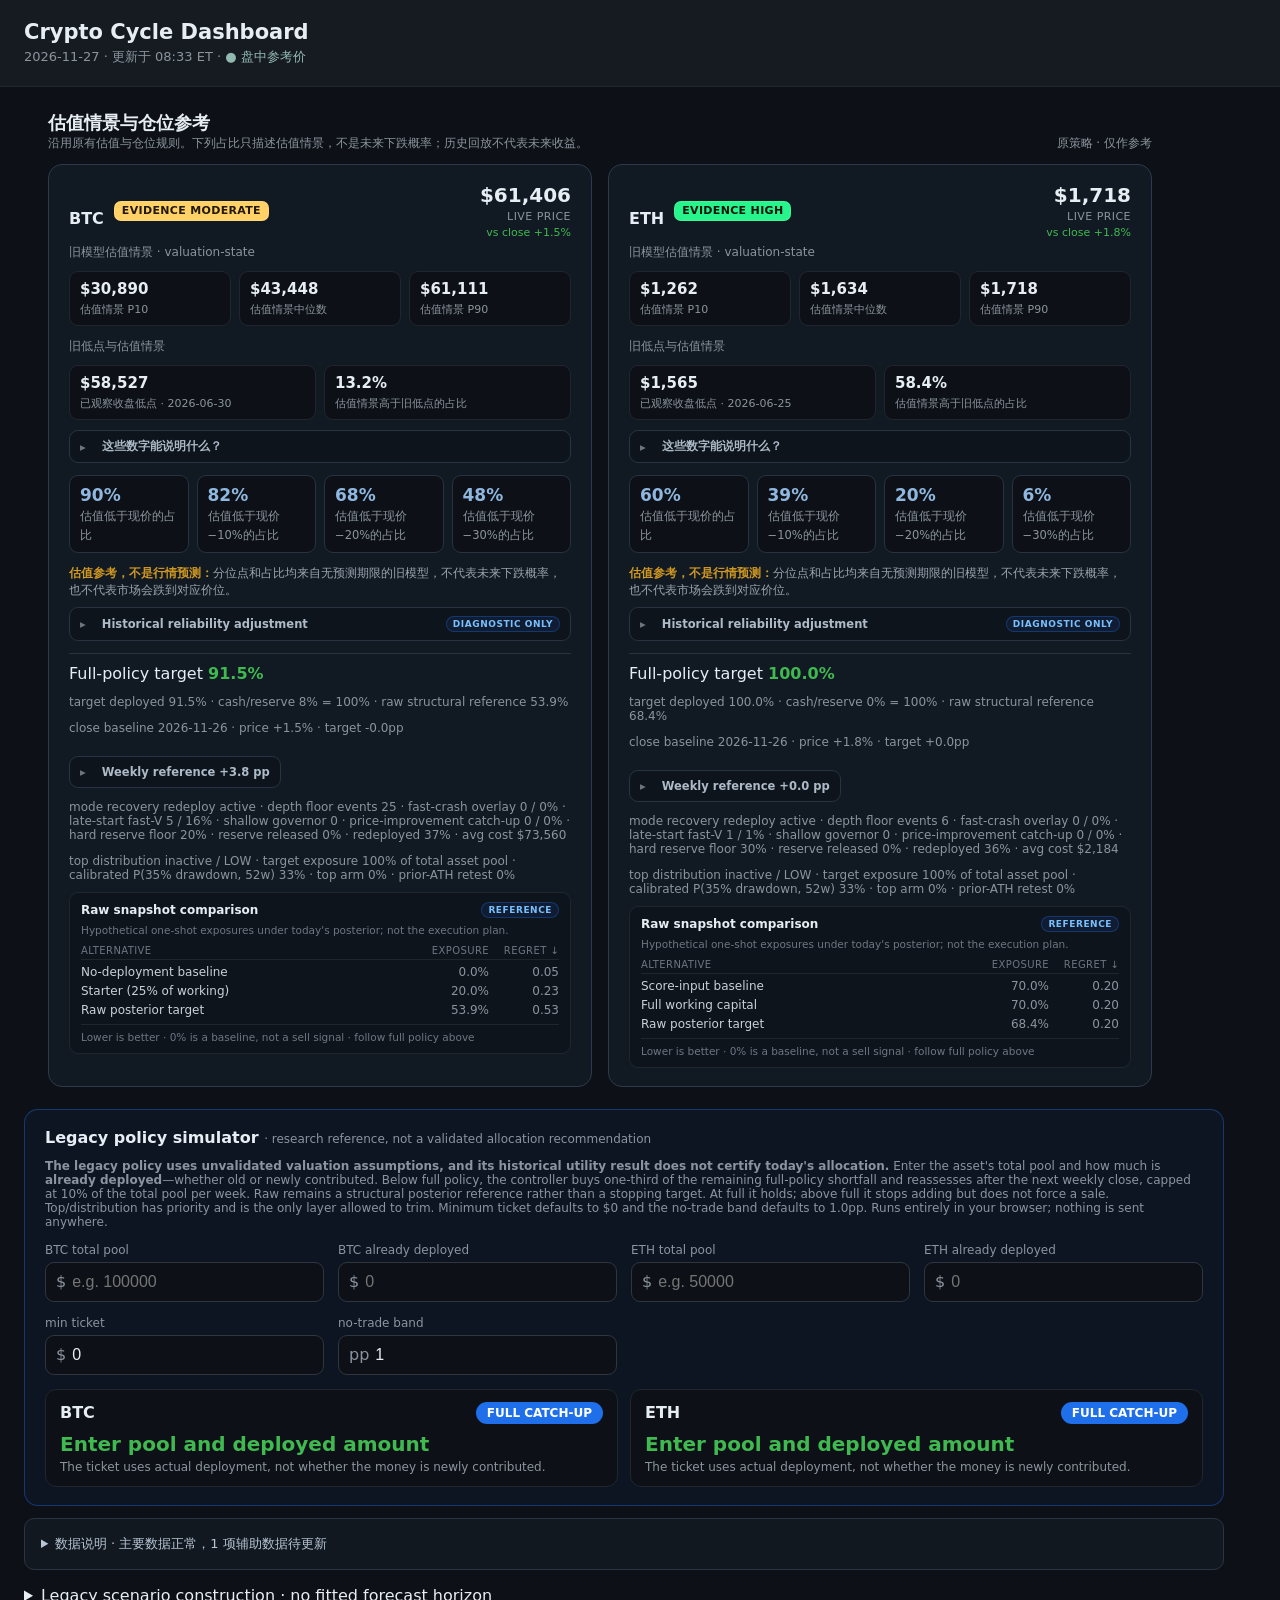
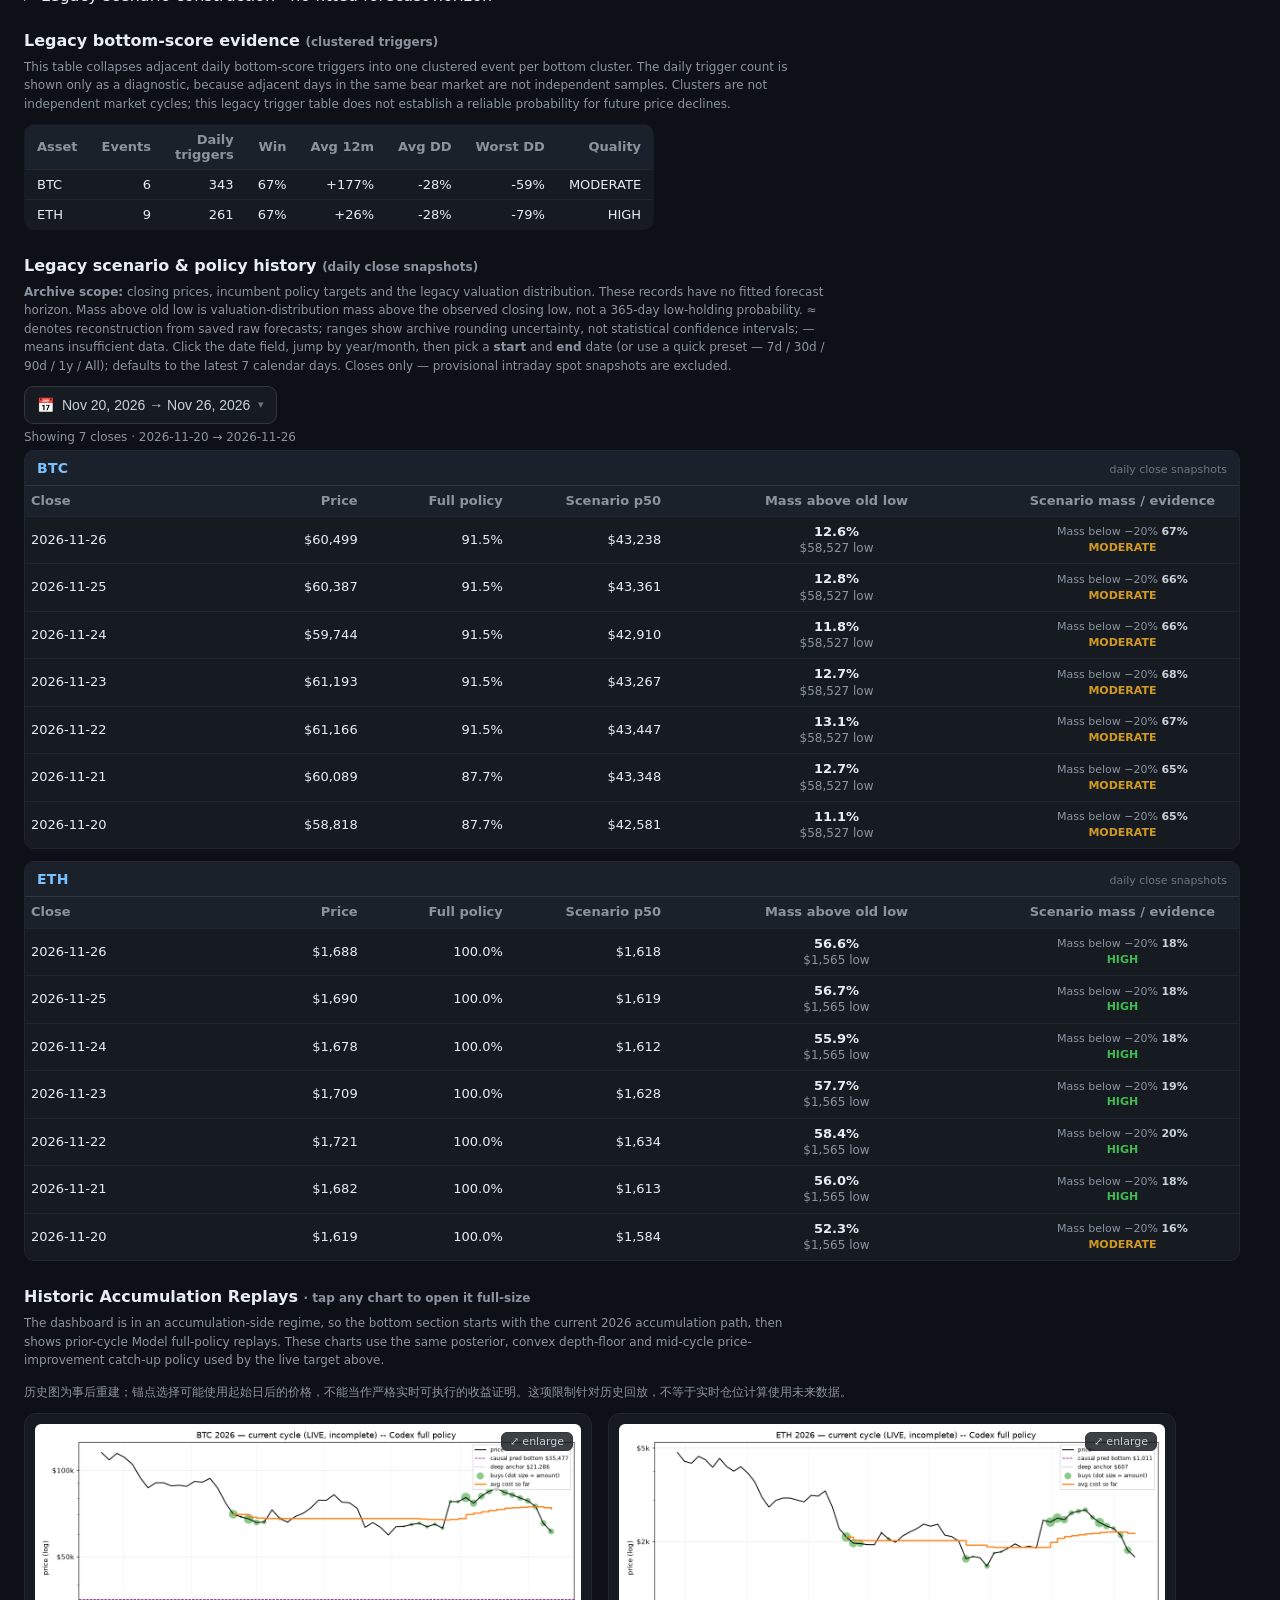
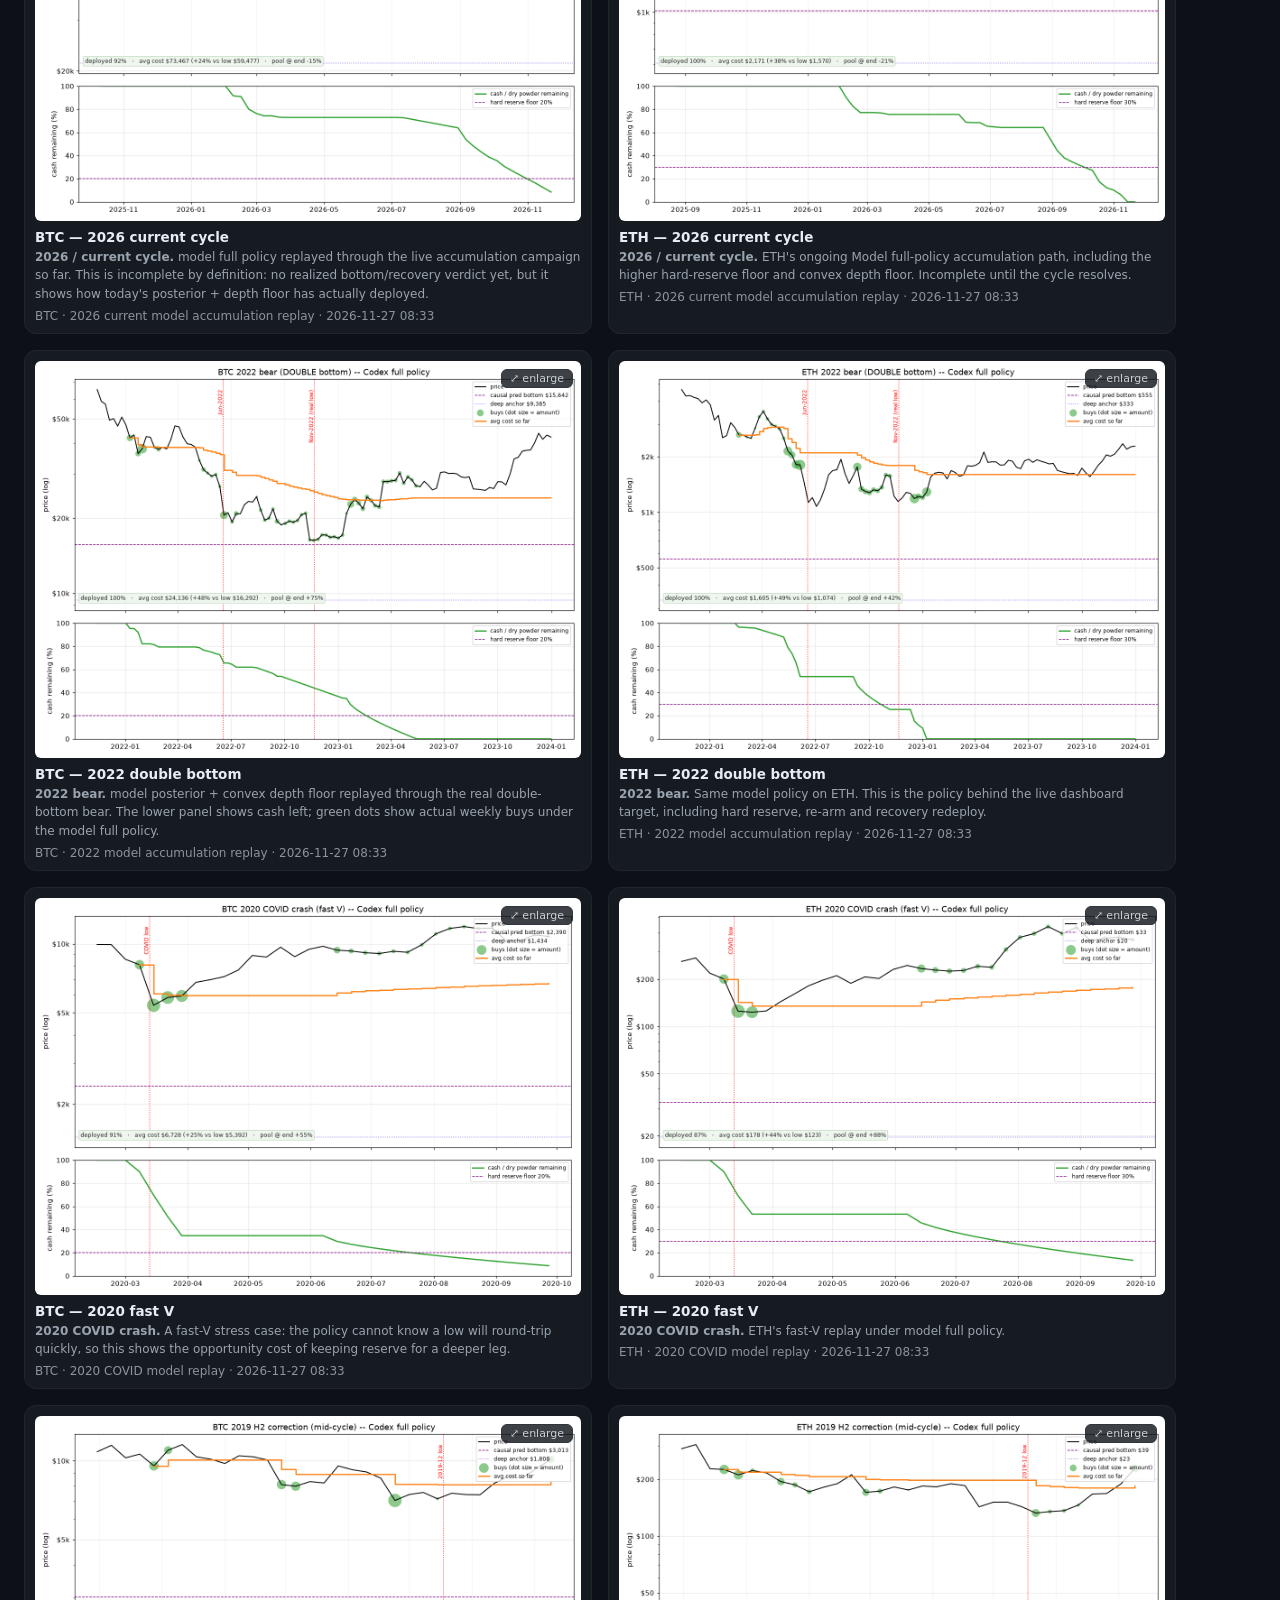
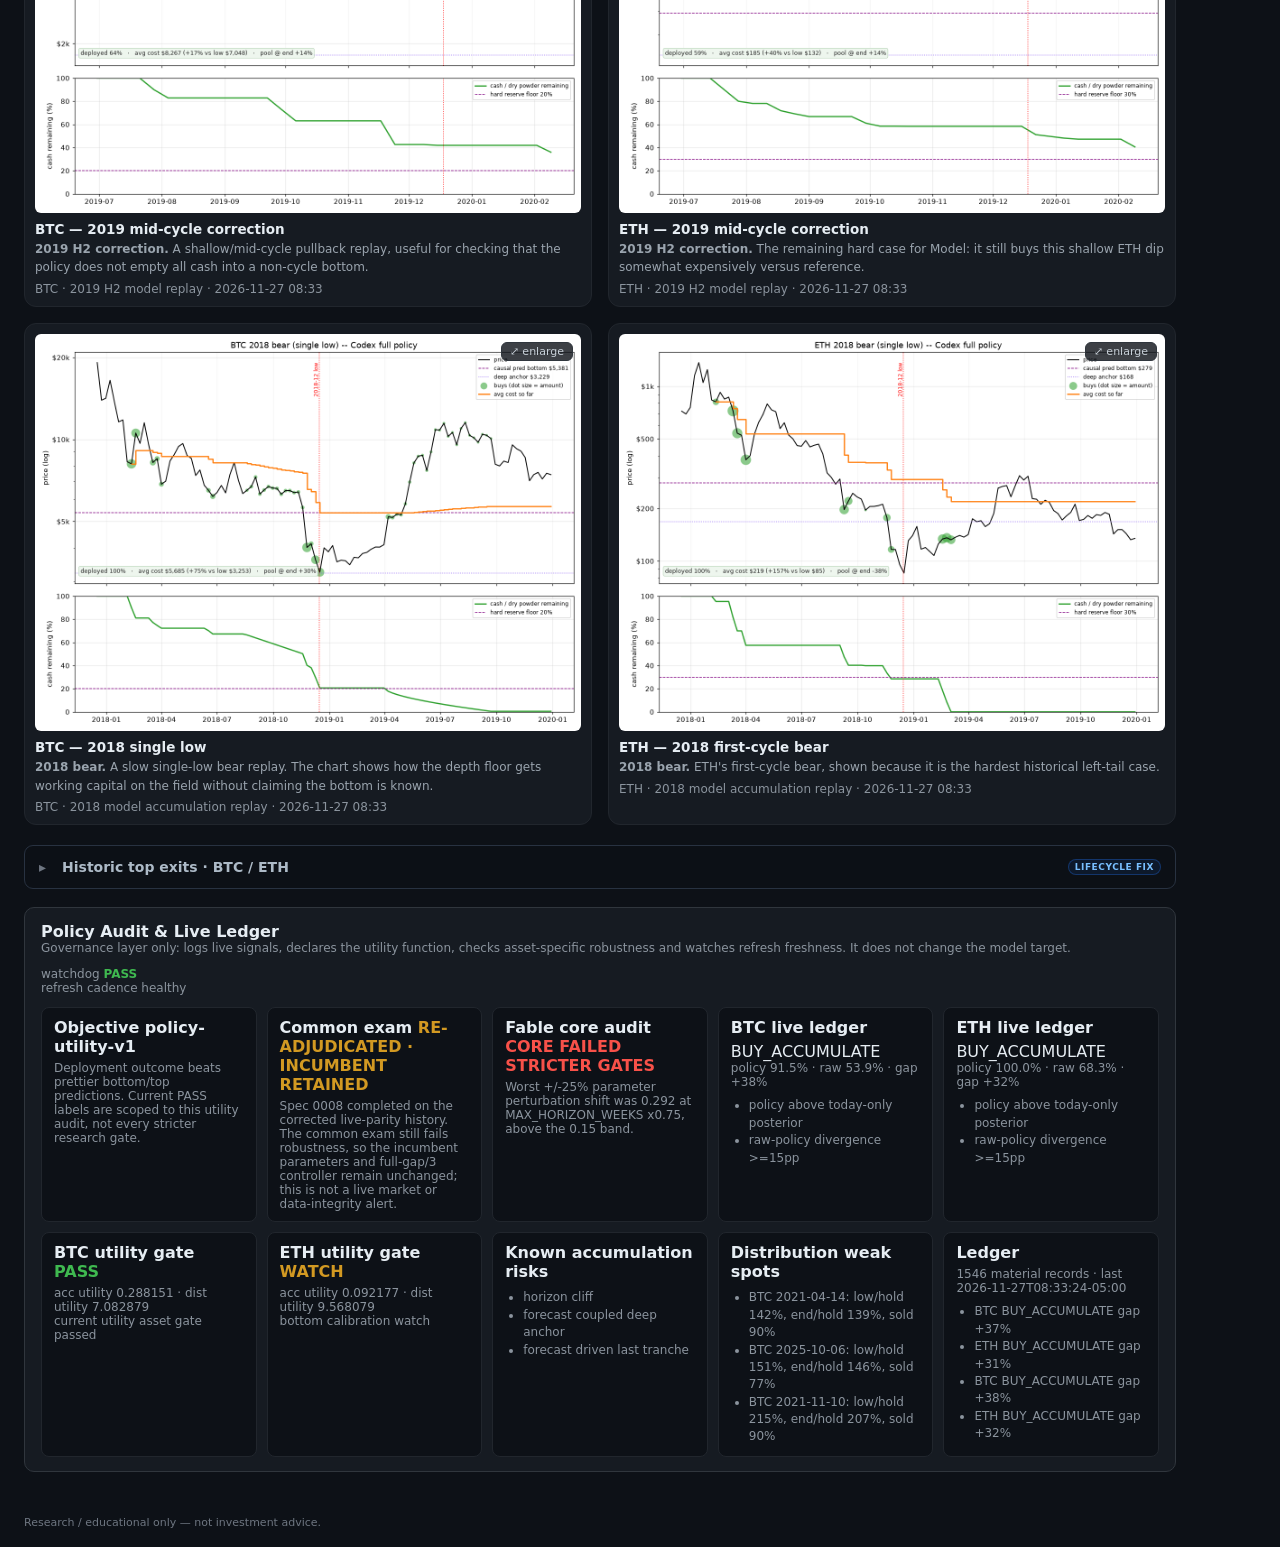
==== commit eb15be04: "Cloud main live 2026-11-27 08:30" ====
--- a/index.html
+++ b/index.html
@@ -337,7 +337,7 @@
 </style></head><body>
       <header>
         <div class="title">Crypto Cycle Dashboard</div>
-        <div class="meta">2026-11-26 · 更新于 20:32 ET</div>
+        <div class="meta">2026-11-27 · 更新于 08:33 ET · <span class='live'>● 盘中参考价</span></div>
       </header>
 
       <div class="wrap legacy-scenario-panel">
@@ -357,21 +357,21 @@
               <div class="posterior-sub">旧模型估值情景 · valuation-state</div>
             </div>
             <div class="spotbox">
-              <b>$60,499</b>
-              <span>close price</span>
-
+              <b>$61,406</b>
+              <span>live price</span>
+<em class='spotdelta pos' title='Versus the last close $60,499'>vs close +1.5%</em>
             </div>
           </div>
           <div class="qgrid">
-            <div class="qbox"><b>$30,826</b><span>估值情景 P10</span></div>
-            <div class="qbox"><b>$43,238</b><span>估值情景中位数</span></div>
-            <div class="qbox"><b>$60,499</b><span>估值情景 P90</span></div>
+            <div class="qbox"><b>$30,890</b><span>估值情景 P10</span></div>
+            <div class="qbox"><b>$43,448</b><span>估值情景中位数</span></div>
+            <div class="qbox"><b>$61,111</b><span>估值情景 P90</span></div>
           </div>
           
           <div class="sub" style="margin-top:12px">旧低点与估值情景</div>
           <div class="qgrid timing-reference" style="grid-template-columns:repeat(2,minmax(0,1fr))">
             <div class="qbox"><b>$58,527</b><span>已观察收盘低点 · 2026-06-30</span></div>
-            <div class="qbox"><b>12.6%</b><span>估值情景高于旧低点的占比</span></div>
+            <div class="qbox"><b>13.2%</b><span>估值情景高于旧低点的占比</span></div>
           </div>
           <details class="caldiag low-survival-definition">
             <summary><span>这些数字能说明什么？</span></summary>
@@ -379,9 +379,9 @@
           </details>
           <div class="probgrid">
             <div class='prob'><b style='color:#8fb7df'>90%</b><span>估值低于现价的占比</span></div>
-            <div class='prob'><b style='color:#8fb7df'>81%</b><span>估值低于现价−10%的占比</span></div>
-            <div class='prob'><b style='color:#8fb7df'>67%</b><span>估值低于现价−20%的占比</span></div>
-            <div class='prob'><b style='color:#8fb7df'>47%</b><span>估值低于现价−30%的占比</span></div>
+            <div class='prob'><b style='color:#8fb7df'>82%</b><span>估值低于现价−10%的占比</span></div>
+            <div class='prob'><b style='color:#8fb7df'>68%</b><span>估值低于现价−20%的占比</span></div>
+            <div class='prob'><b style='color:#8fb7df'>48%</b><span>估值低于现价−30%的占比</span></div>
           </div>
           <div class="calnote"><b>估值参考，不是行情预测：</b>分位点和占比均来自无预测期限的旧模型，不代表未来下跌概率，也不代表市场会跌到对应价位。</div>
           
@@ -389,14 +389,14 @@
             <summary><span>Historical reliability adjustment</span><span class="caldiag-badge">DIAGNOSTIC ONLY</span></summary>
             <div class="caldiag-body">
               <div class="caldiag-note">Each arrow applies an independent historical reliability curve to that named event. Calibration v2 uses strictly lower prices over the next 365 complete daily closes, excludes the starting close, and recovers uncensored raw parameters. These values are not percentiles of the raw price distribution and do not feed current policy sizing. The pooled calibrated price CDF is research-only and not displayed.</div>
-              <div class="caldiag-grid"><div class='caldiag-item'><span>low &lt; spot</span><div class='caldiag-values'><b>raw 90%</b><em>&rarr; cal 89%</em></div></div><div class='caldiag-item'><span>-10%</span><div class='caldiag-values'><b>raw 81%</b><em>&rarr; cal 71%</em></div></div><div class='caldiag-item'><span>-20%</span><div class='caldiag-values'><b>raw 67%</b><em>&rarr; cal 48%</em></div></div><div class='caldiag-item'><span>-30%</span><div class='caldiag-values'><b>raw 47%</b><em>&rarr; cal 33%</em></div></div></div>
+              <div class="caldiag-grid"><div class='caldiag-item'><span>low &lt; spot</span><div class='caldiag-values'><b>raw 90%</b><em>&rarr; cal 89%</em></div></div><div class='caldiag-item'><span>-10%</span><div class='caldiag-values'><b>raw 82%</b><em>&rarr; cal 71%</em></div></div><div class='caldiag-item'><span>-20%</span><div class='caldiag-values'><b>raw 68%</b><em>&rarr; cal 49%</em></div></div><div class='caldiag-item'><span>-30%</span><div class='caldiag-values'><b>raw 48%</b><em>&rarr; cal 34%</em></div></div></div>
             </div>
           </details>
           <div class="decision">
             <div class="decision-main">
               <span>Full-policy target <b>91.5%</b></span>
-              <span class="sub">target deployed 91.5% · cash/reserve 8% = 100% · raw structural reference 54.5%</span>
-
+              <span class="sub">target deployed 91.5% · cash/reserve 8% = 100% · raw structural reference 53.9%</span>
+<span class='sub livecmp'>close baseline 2026-11-26 · price +1.5% · target -0.0pp</span>
               <details class="caldiag policy-change"><summary><span>Weekly reference +3.8 pp</span></summary><div class="caldiag-body"><div class="caldiag-note">Week closed 2026-11-22: 87.7% → 91.5%. Regular accumulation +3.8 pp; recovery +0.0 pp. Shared weekly cap 10.0% of total capital (includes any existing fast-V allowance).</div><div class="caldiag-note">Recovery paused: bottom score re-spiked.</div><div class="caldiag-note">Activated 2026-09-06: price +35.1% above the running weekly-close low, 10 weeks since that low; cycle score 33.40 &gt; 23.20 (12 weeks earlier), with bottom/top scores 23.91/0.02.</div><div class="caldiag-note">Initial recovery schedule: 14.2% of the 62.7% cash remaining at activation, subject to the shared cap — not just the hard-reserve bucket. Recovery participation does not mean another deep decline is ruled out.</div><div class="caldiag-note">Same-anchor reference replay, not your personal order budget or necessarily the change from the previous published snapshot. Use the calculator with your existing deployment for actual sizing.</div></div></details>
               <span class="sub">mode recovery redeploy active · depth floor events 25 · fast-crash overlay 0 / 0% · late-start fast-V 5 / 16% · shallow governor 0 · price-improvement catch-up 0 / 0% · hard reserve floor 20% · reserve released 0% · redeployed 37% · avg cost $73,560</span>
               <span class="sub">top distribution inactive / LOW · target exposure 100% of total asset pool · calibrated P(35% drawdown, 52w) 33% · top arm 0% · prior-ATH retest 0%</span>
@@ -405,7 +405,7 @@
               <div class="minirows-title"><b>Raw snapshot comparison</b><span class="minirows-badge">REFERENCE</span></div>
               <div class="minirows-caption">Hypothetical one-shot exposures under today's posterior; not the execution plan.</div>
               <div class="minirow minirow-head"><span>alternative</span><span>exposure</span><span>regret ↓</span></div>
-              <div class='minirow minirow-data'><span class='mini-scenario'>No-deployment baseline</span><span>0.0%</span><span>0.05</span></div><div class='minirow minirow-data'><span class='mini-scenario'>Starter (25% of working)</span><span>20.0%</span><span>0.22</span></div><div class='minirow minirow-data'><span class='mini-scenario'>Raw posterior target</span><span>54.5%</span><span>0.53</span></div>
+              <div class='minirow minirow-data'><span class='mini-scenario'>No-deployment baseline</span><span>0.0%</span><span>0.05</span></div><div class='minirow minirow-data'><span class='mini-scenario'>Starter (25% of working)</span><span>20.0%</span><span>0.23</span></div><div class='minirow minirow-data'><span class='mini-scenario'>Raw posterior target</span><span>53.9%</span><span>0.53</span></div>
               <div class="minirows-note">Lower is better · 0% is a baseline, not a sell signal · follow full policy above</div>
             </div>
           </div>
@@ -417,30 +417,30 @@
               <div class="posterior-sub">旧模型估值情景 · valuation-state</div>
             </div>
             <div class="spotbox">
-              <b>$1,688</b>
-              <span>close price</span>
-
+              <b>$1,718</b>
+              <span>live price</span>
+<em class='spotdelta pos' title='Versus the last close $1,688'>vs close +1.8%</em>
             </div>
           </div>
           <div class="qgrid">
-            <div class="qbox"><b>$1,253</b><span>估值情景 P10</span></div>
-            <div class="qbox"><b>$1,618</b><span>估值情景中位数</span></div>
-            <div class="qbox"><b>$1,688</b><span>估值情景 P90</span></div>
+            <div class="qbox"><b>$1,262</b><span>估值情景 P10</span></div>
+            <div class="qbox"><b>$1,634</b><span>估值情景中位数</span></div>
+            <div class="qbox"><b>$1,718</b><span>估值情景 P90</span></div>
           </div>
           
           <div class="sub" style="margin-top:12px">旧低点与估值情景</div>
           <div class="qgrid timing-reference" style="grid-template-columns:repeat(2,minmax(0,1fr))">
             <div class="qbox"><b>$1,565</b><span>已观察收盘低点 · 2026-06-25</span></div>
-            <div class="qbox"><b>56.6%</b><span>估值情景高于旧低点的占比</span></div>
+            <div class="qbox"><b>58.4%</b><span>估值情景高于旧低点的占比</span></div>
           </div>
           <details class="caldiag low-survival-definition">
             <summary><span>这些数字能说明什么？</span></summary>
             <div class="caldiag-body"><div class="caldiag-note">旧时间模型不提供有效的未来见底日期；这不代表底部已经确认。占比只表示旧估值分布中高于已观察收盘低点的部分，不是旧底未来守住的概率，也不参与仓位计算。旧低点取最近一次历史新高以来的最低日收盘价，不是盘中最低价。该估值分布没有拟合预测期限（no fitted horizon），不能回答未来365天是否再破底。P10 / P50 / P90 是估值情景的分位点，不是市场会跌到该价位的概率。时间中心和范围也只是启发式参考。盘中价格若跌破旧收盘低点，该收盘口径诊断会暂时不可用，等待收盘确认。</div></div>
           </details>
           <div class="probgrid">
-            <div class='prob'><b style='color:#8fb7df'>58%</b><span>估值低于现价的占比</span></div>
-            <div class='prob'><b style='color:#8fb7df'>38%</b><span>估值低于现价−10%的占比</span></div>
-            <div class='prob'><b style='color:#8fb7df'>18%</b><span>估值低于现价−20%的占比</span></div>
+            <div class='prob'><b style='color:#8fb7df'>60%</b><span>估值低于现价的占比</span></div>
+            <div class='prob'><b style='color:#8fb7df'>39%</b><span>估值低于现价−10%的占比</span></div>
+            <div class='prob'><b style='color:#8fb7df'>20%</b><span>估值低于现价−20%的占比</span></div>
             <div class='prob'><b style='color:#8fb7df'>6%</b><span>估值低于现价−30%的占比</span></div>
           </div>
           <div class="calnote"><b>估值参考，不是行情预测：</b>分位点和占比均来自无预测期限的旧模型，不代表未来下跌概率，也不代表市场会跌到对应价位。</div>
@@ -449,14 +449,14 @@
             <summary><span>Historical reliability adjustment</span><span class="caldiag-badge">DIAGNOSTIC ONLY</span></summary>
             <div class="caldiag-body">
               <div class="caldiag-note">Each arrow applies an independent historical reliability curve to that named event. Calibration v2 uses strictly lower prices over the next 365 complete daily closes, excludes the starting close, and recovers uncensored raw parameters. These values are not percentiles of the raw price distribution and do not feed current policy sizing. The pooled calibrated price CDF is research-only and not displayed.</div>
-              <div class="caldiag-grid"><div class='caldiag-item'><span>low &lt; spot</span><div class='caldiag-values'><b>raw 58%</b><em>&rarr; cal 77%</em></div></div><div class='caldiag-item'><span>-10%</span><div class='caldiag-values'><b>raw 38%</b><em>&rarr; cal 35%</em></div></div><div class='caldiag-item'><span>-20%</span><div class='caldiag-values'><b>raw 18%</b><em>&rarr; cal 26%</em></div></div><div class='caldiag-item'><span>-30%</span><div class='caldiag-values'><b>raw 6%</b><em>&rarr; cal 14%</em></div></div></div>
+              <div class="caldiag-grid"><div class='caldiag-item'><span>low &lt; spot</span><div class='caldiag-values'><b>raw 60%</b><em>&rarr; cal 78%</em></div></div><div class='caldiag-item'><span>-10%</span><div class='caldiag-values'><b>raw 39%</b><em>&rarr; cal 37%</em></div></div><div class='caldiag-item'><span>-20%</span><div class='caldiag-values'><b>raw 20%</b><em>&rarr; cal 26%</em></div></div><div class='caldiag-item'><span>-30%</span><div class='caldiag-values'><b>raw 6%</b><em>&rarr; cal 14%</em></div></div></div>
             </div>
           </details>
           <div class="decision">
             <div class="decision-main">
               <span>Full-policy target <b>100.0%</b></span>
-              <span class="sub">target deployed 100.0% · cash/reserve 0% = 100% · raw structural reference 68.9%</span>
-
+              <span class="sub">target deployed 100.0% · cash/reserve 0% = 100% · raw structural reference 68.4%</span>
+<span class='sub livecmp'>close baseline 2026-11-26 · price +1.8% · target +0.0pp</span>
               <details class="caldiag policy-change"><summary><span>Weekly reference +0.0 pp</span></summary><div class="caldiag-body"><div class="caldiag-note">Week closed 2026-11-22: 100.0% → 100.0%. Regular accumulation +0.0 pp; recovery +0.0 pp. Shared weekly cap 10.0% of total capital (includes any existing fast-V allowance).</div><div class="caldiag-note">Reference capital fully deployed.</div><div class="caldiag-note">Activated 2026-08-30: price +54.0% above the running weekly-close low, 9 weeks since that low; cycle score 36.79 &gt; 30.43 (12 weeks earlier), with bottom/top scores 34.06/0.00.</div><div class="caldiag-note">Initial recovery schedule: 14.2% of the 59.4% cash remaining at activation, subject to the shared cap — not just the hard-reserve bucket. Recovery participation does not mean another deep decline is ruled out.</div><div class="caldiag-note">Same-anchor reference replay, not your personal order budget or necessarily the change from the previous published snapshot. Use the calculator with your existing deployment for actual sizing.</div></div></details>
               <span class="sub">mode recovery redeploy active · depth floor events 6 · fast-crash overlay 0 / 0% · late-start fast-V 1 / 1% · shallow governor 0 · price-improvement catch-up 0 / 0% · hard reserve floor 30% · reserve released 0% · redeployed 36% · avg cost $2,184</span>
               <span class="sub">top distribution inactive / LOW · target exposure 100% of total asset pool · calibrated P(35% drawdown, 52w) 33% · top arm 0% · prior-ATH retest 0%</span>
@@ -465,13 +465,13 @@
               <div class="minirows-title"><b>Raw snapshot comparison</b><span class="minirows-badge">REFERENCE</span></div>
               <div class="minirows-caption">Hypothetical one-shot exposures under today's posterior; not the execution plan.</div>
               <div class="minirow minirow-head"><span>alternative</span><span>exposure</span><span>regret ↓</span></div>
-              <div class='minirow minirow-data'><span class='mini-scenario'>Score-input baseline</span><span>70.0%</span><span>0.18</span></div><div class='minirow minirow-data'><span class='mini-scenario'>Full working capital</span><span>70.0%</span><span>0.18</span></div><div class='minirow minirow-data'><span class='mini-scenario'>Raw posterior target</span><span>68.9%</span><span>0.18</span></div>
+              <div class='minirow minirow-data'><span class='mini-scenario'>Score-input baseline</span><span>70.0%</span><span>0.20</span></div><div class='minirow minirow-data'><span class='mini-scenario'>Full working capital</span><span>70.0%</span><span>0.20</span></div><div class='minirow minirow-data'><span class='mini-scenario'>Raw posterior target</span><span>68.4%</span><span>0.20</span></div>
               <div class="minirows-note">Lower is better · 0% is a baseline, not a sell signal · follow full policy above</div>
             </div>
           </div>
         </section></div></section></div>
 <section class="planner"><h3>Legacy policy simulator <span class="sub" style="font-weight:400">· research reference, not a validated allocation recommendation</span></h3><p class='sub'><b>The legacy policy uses unvalidated valuation assumptions, and its historical utility result does not certify today's allocation.</b> Enter the asset's total pool and how much is <b>already deployed</b>—whether old or newly contributed. Below full policy, the controller buys one-third of the remaining full-policy shortfall and reassesses after the next weekly close, capped at 10% of the total pool per week. Raw remains a structural posterior reference rather than a stopping target. At full it holds; above full it stops adding but does not force a sale. Top/distribution has priority and is the only layer allowed to trim. Minimum ticket defaults to $0 and the no-trade band defaults to 1.0pp. Runs entirely in your browser; nothing is sent anywhere.</p><div class="pgrid"><div class="pin"><label>BTC total pool</label><div class="inwrap"><span>$</span><input id="pool-BTC" type="number" min="0" step="100" inputmode="decimal" oninput="recompute()" placeholder="e.g. 100000"></div></div><div class="pin"><label>BTC already deployed</label><div class="inwrap"><span>$</span><input id="dep-BTC" type="number" min="0" step="100" inputmode="decimal" oninput="recompute()" placeholder="0"></div></div><div class="pin"><label>ETH total pool</label><div class="inwrap"><span>$</span><input id="pool-ETH" type="number" min="0" step="100" inputmode="decimal" oninput="recompute()" placeholder="e.g. 50000"></div></div><div class="pin"><label>ETH already deployed</label><div class="inwrap"><span>$</span><input id="dep-ETH" type="number" min="0" step="100" inputmode="decimal" oninput="recompute()" placeholder="0"></div></div><div class="pin"><label>min ticket</label><div class="inwrap"><span>$</span><input id="min-ticket" type="number" min="0" step="50" inputmode="decimal" value="0" oninput="recompute()"></div></div><div class="pin"><label>no-trade band</label><div class="inwrap"><span>pp</span><input id="band-pp" type="number" min="0" max="100" step="0.1" inputmode="decimal" value="1" oninput="recompute()"></div></div></div><div id="pout" class="pout"></div><script>
-const POLICY={"BTC": {"raw_f": 0.545208, "full_f": 0.915467, "dry_f": 0.084533, "res_f": 0.2, "protected_res_f": 0.2, "catchup_weeks": 3, "week_cap_f": 0.1, "regime": "FULL CATCH-UP", "color": "#1f6feb", "dist": false, "keep_f": 1.0, "top_phase": "inactive", "top_risk": "LOW"}, "ETH": {"raw_f": 0.689426, "full_f": 1.0, "dry_f": 0.0, "res_f": 0.3, "protected_res_f": 0.3, "catchup_weeks": 3, "week_cap_f": 0.1, "regime": "FULL CATCH-UP", "color": "#1f6feb", "dist": false, "keep_f": 1.0, "top_phase": "inactive", "top_risk": "LOW"}};
+const POLICY={"BTC": {"raw_f": 0.5452, "full_f": 0.9155, "dry_f": 0.0845, "res_f": 0.2, "protected_res_f": 0.2, "catchup_weeks": 3, "week_cap_f": 0.1, "regime": "FULL CATCH-UP", "color": "#1f6feb", "dist": false, "keep_f": 1.0, "top_phase": "inactive", "top_risk": "LOW"}, "ETH": {"raw_f": 0.6894, "full_f": 1.0, "dry_f": 0.0, "res_f": 0.3, "protected_res_f": 0.3, "catchup_weeks": 3, "week_cap_f": 0.1, "regime": "FULL CATCH-UP", "color": "#1f6feb", "dist": false, "keep_f": 1.0, "top_phase": "inactive", "top_risk": "LOW"}};
 
 function fmt(x){return '$'+Math.round(x).toLocaleString('en-US');}
 function pct1(x){return (x*100).toFixed(1)+'%';}
@@ -559,9 +559,9 @@
 }
 if(typeof document!=='undefined')recompute();
 </script></section>
-<section class="data-status" aria-label="数据说明"><details class="data-drawer"><summary>数据说明 · 主要数据正常，1 项辅助数据待更新</summary><div class="data-body"><p>这里显示每项数据的实际观察日期。辅助数据缺项不等于价格行情异常，也不代表看跌信号。</p><p>待更新或暂缺：稳定币供应量、BTC_SOPR、ETH_SOPR、BTC_REALIZED_CAP、ETH_REALIZED_CAP、BTC_FUNDING、ETH_FUNDING</p><p>实时币价不能补齐宏观或链上数据；本页的趋势事实使用已完成价格记录。</p><div class="tablewrap"><table class="d"><thead><tr><th>数据</th><th>最后观察日</th><th>状态</th><th>来源</th></tr></thead><tbody><tr><td>BTC</td><td>2026-11-26</td><td>正常</td><td>archive / legacy overlay; provenance not recorded</td></tr><tr><td>ETH</td><td>2026-11-26</td><td>正常</td><td>archive / legacy overlay; provenance not recorded</td></tr><tr><td>标普500</td><td>2026-11-24</td><td>正常</td><td><a href="https://fred.stlouisfed.org/series/SP500">FRED / S&amp;P Dow Jones Indices</a></td></tr><tr><td>纳斯达克100</td><td>2026-11-25</td><td>正常</td><td><a href="https://fred.stlouisfed.org/series/NASDAQ100">FRED / Nasdaq</a></td></tr><tr><td>联邦基金目标利率上限</td><td>2026-11-26</td><td>正常</td><td><a href="https://fred.stlouisfed.org/series/DFEDTARU">FRED / Federal Reserve</a></td></tr><tr><td>VIX</td><td>2026-11-26</td><td>正常</td><td>archive / legacy overlay; provenance not recorded</td></tr><tr><td>DXY</td><td>2026-11-26</td><td>正常</td><td>archive / legacy overlay; provenance not recorded</td></tr><tr><td>XAU</td><td>2026-11-26</td><td>正常</td><td>archive / legacy overlay; provenance not recorded</td></tr><tr><td>YC_3M10Y</td><td>2026-11-24</td><td>正常</td><td>archive / legacy overlay; provenance not recorded</td></tr><tr><td>CDX_HY</td><td>2026-11-24</td><td>正常</td><td>archive / legacy overlay; provenance not recorded</td></tr><tr><td>BTC 链上估值</td><td>2026-11-25</td><td>正常</td><td>archive / legacy overlay; provenance not recorded</td></tr><tr><td>ETH 链上估值</td><td>2026-11-25</td><td>正常</td><td>archive / legacy overlay; provenance not recorded</td></tr><tr><td>SPX_TR</td><td>2026-11-25</td><td>正常</td><td><a href="https://finance.yahoo.com/quote/%5ESP500TR/history/">Yahoo Finance</a></td></tr><tr><td>NDX_TR</td><td>2026-11-25</td><td>正常</td><td><a href="https://fred.stlouisfed.org/series/NASDAQXNDX">FRED / Nasdaq</a></td></tr><tr><td>TLT_TR</td><td>2026-11-25</td><td>正常（代理序列）</td><td><a href="https://finance.yahoo.com/quote/TLT/history/">Yahoo Finance</a></td></tr><tr><td>FEDFUNDS_LONG</td><td>2026-11-24</td><td>正常</td><td>archive / legacy overlay; provenance not recorded</td></tr><tr><td>TLT</td><td>2026-11-25</td><td>正常</td><td><a href="https://finance.yahoo.com/quote/TLT/history/">Yahoo Finance</a></td></tr><tr><td>GLD</td><td>2026-11-26</td><td>正常</td><td>archive / legacy overlay; provenance not recorded</td></tr><tr><td>BTC_SOPR</td><td>日期待确认</td><td>暂无数据</td><td>archive / legacy overlay; provenance not recorded</td></tr><tr><td>ETH_SOPR</td><td>日期待确认</td><td>暂无数据</td><td>archive / legacy overlay; provenance not recorded</td></tr><tr><td>BTC_REALIZED_CAP</td><td>日期待确认</td><td>暂无数据</td><td>archive / legacy overlay; provenance not recorded</td></tr><tr><td>ETH_REALIZED_CAP</td><td>日期待确认</td><td>暂无数据</td><td>archive / legacy overlay; provenance not recorded</td></tr><tr><td>BTC_FUNDING</td><td>日期待确认</td><td>暂无数据</td><td>archive / legacy overlay; provenance not recorded</td></tr><tr><td>ETH_FUNDING</td><td>日期待确认</td><td>暂无数据</td><td>archive / legacy overlay; provenance not recorded</td></tr><tr><td>稳定币供应量</td><td>2026-06-12</td><td>未更新</td><td>archive / legacy overlay; provenance not recorded</td></tr></tbody></table></div></div></details></section>
+<section class="data-status" aria-label="数据说明"><details class="data-drawer"><summary>数据说明 · 主要数据正常，1 项辅助数据待更新</summary><div class="data-body"><p>这里显示每项数据的实际观察日期。辅助数据缺项不等于价格行情异常，也不代表看跌信号。</p><p>待更新或暂缺：稳定币供应量、BTC_SOPR、ETH_SOPR、BTC_REALIZED_CAP、ETH_REALIZED_CAP、BTC_FUNDING、ETH_FUNDING</p><p>实时币价不能补齐宏观或链上数据；本页的趋势事实使用已完成价格记录。</p><div class="tablewrap"><table class="d"><thead><tr><th>数据</th><th>最后观察日</th><th>状态</th><th>来源</th></tr></thead><tbody><tr><td>BTC</td><td>2026-11-26</td><td>正常</td><td>archive / legacy overlay; provenance not recorded</td></tr><tr><td>ETH</td><td>2026-11-26</td><td>正常</td><td>archive / legacy overlay; provenance not recorded</td></tr><tr><td>标普500</td><td>2026-11-24</td><td>正常</td><td><a href="https://fred.stlouisfed.org/series/SP500">FRED / S&amp;P Dow Jones Indices</a></td></tr><tr><td>纳斯达克100</td><td>2026-11-25</td><td>正常</td><td><a href="https://fred.stlouisfed.org/series/NASDAQ100">FRED / Nasdaq</a></td></tr><tr><td>联邦基金目标利率上限</td><td>2026-11-26</td><td>正常</td><td><a href="https://fred.stlouisfed.org/series/DFEDTARU">FRED / Federal Reserve</a></td></tr><tr><td>VIX</td><td>2026-11-26</td><td>正常</td><td>archive / legacy overlay; provenance not recorded</td></tr><tr><td>DXY</td><td>2026-11-27</td><td>正常</td><td>archive / legacy overlay; provenance not recorded</td></tr><tr><td>XAU</td><td>2026-11-27</td><td>正常</td><td>archive / legacy overlay; provenance not recorded</td></tr><tr><td>YC_3M10Y</td><td>2026-11-24</td><td>正常</td><td>archive / legacy overlay; provenance not recorded</td></tr><tr><td>CDX_HY</td><td>2026-11-24</td><td>正常</td><td>archive / legacy overlay; provenance not recorded</td></tr><tr><td>BTC 链上估值</td><td>2026-11-25</td><td>正常</td><td>archive / legacy overlay; provenance not recorded</td></tr><tr><td>ETH 链上估值</td><td>2026-11-25</td><td>正常</td><td>archive / legacy overlay; provenance not recorded</td></tr><tr><td>SPX_TR</td><td>2026-11-25</td><td>正常</td><td><a href="https://finance.yahoo.com/quote/%5ESP500TR/history/">Yahoo Finance</a></td></tr><tr><td>NDX_TR</td><td>2026-11-25</td><td>正常</td><td><a href="https://fred.stlouisfed.org/series/NASDAQXNDX">FRED / Nasdaq</a></td></tr><tr><td>TLT_TR</td><td>2026-11-25</td><td>正常（代理序列）</td><td><a href="https://finance.yahoo.com/quote/TLT/history/">Yahoo Finance</a></td></tr><tr><td>FEDFUNDS_LONG</td><td>2026-11-24</td><td>正常</td><td>archive / legacy overlay; provenance not recorded</td></tr><tr><td>TLT</td><td>2026-11-25</td><td>正常</td><td><a href="https://finance.yahoo.com/quote/TLT/history/">Yahoo Finance</a></td></tr><tr><td>GLD</td><td>2026-11-27</td><td>正常</td><td>archive / legacy overlay; provenance not recorded</td></tr><tr><td>BTC_SOPR</td><td>日期待确认</td><td>暂无数据</td><td>archive / legacy overlay; provenance not recorded</td></tr><tr><td>ETH_SOPR</td><td>日期待确认</td><td>暂无数据</td><td>archive / legacy overlay; provenance not recorded</td></tr><tr><td>BTC_REALIZED_CAP</td><td>日期待确认</td><td>暂无数据</td><td>archive / legacy overlay; provenance not recorded</td></tr><tr><td>ETH_REALIZED_CAP</td><td>日期待确认</td><td>暂无数据</td><td>archive / legacy overlay; provenance not recorded</td></tr><tr><td>BTC_FUNDING</td><td>日期待确认</td><td>暂无数据</td><td>archive / legacy overlay; provenance not recorded</td></tr><tr><td>ETH_FUNDING</td><td>日期待确认</td><td>暂无数据</td><td>archive / legacy overlay; provenance not recorded</td></tr><tr><td>稳定币供应量</td><td>2026-06-12</td><td>未更新</td><td>archive / legacy overlay; provenance not recorded</td></tr></tbody></table></div></div></details></section>
       <div class="wrap">
-        <details class='legacy-derivation'><summary>Legacy scenario construction · no fitted forecast horizon</summary><div class='dcard'><div class='dhead'><b>BTC</b> valuation scenario &asymp; <b>$43,238</b> <span class='neg'>(-29%)</span> 不提供未来见底日期 <span class='sub'>· range $32,419–$59,978, 2026-11-26→2027-03-08</span></div><div class='sub'>Legacy valuation-scenario median ≈ $43,238; no fitted forecast horizon. The pooled calibrated price CDF remains research-only.</div><ol class='dlist'><li><b>realized/MVRV</b> [25%]: ~$43,672 <span class='sub'>MVRV 0.82 x realized $53,228</span></li><li><b>200w-MA/Mayer</b> [50%]: ~$42,900 <span class='sub'>Mayer 0.63 x 200wMA $68,414</span></li><li><b>power-law</b> [7%]: ~$60,499 <span class='sub'>log-log support through 3 prior lows [capped at spot]</span></li><li><b>drawdown-decay</b> [12%]: ~$35,477 <span class='sub'>cycle DD 0.72 from peak $124,753</span></li><li><b>score-state</b> [6%]: ~$57,782 <span class='sub'>bottom score 90, DD progress 0.64</span></li><li><b>Timing</b>: calendar 2026-08-21 · halving 2026-10-13 · capitulation state 45% &rarr; 不提供未来见底日期</li><li><b>reference model</b>: $38,637 around 2027-02-11 <span class='sub'>(model delta +12%, -64d)</span></li><li><b>Uncertainty</b>: evidence quality MODERATE · 6 clustered events · price band 64% · timing window 102d</li></ol></div><div class='dcard'><div class='dhead'><b>ETH</b> valuation scenario &asymp; <b>$1,618</b> <span class='neg'>(-4%)</span> 不提供未来见底日期 <span class='sub'>· range $1,013–$1,688, 2026-11-26→2027-03-15</span></div><div class='sub'>Legacy valuation-scenario median ≈ $1,618; no fitted forecast horizon. The pooled calibrated price CDF remains research-only.</div><ol class='dlist'><li><b>realized/MVRV</b> [16%]: ~$1,688 <span class='sub'>MVRV 0.88 x realized $1,955 [capped at spot]</span></li><li><b>200w-MA/Mayer</b> [11%]: ~$1,688 <span class='sub'>Mayer 0.89 x 200wMA $2,561 [capped at spot]</span></li><li><b>power-law</b> [21%]: ~$1,688 <span class='sub'>log-log support through 2 prior lows [capped at spot]</span></li><li><b>drawdown-decay</b> [35%]: ~$1,558 <span class='sub'>cycle DD 0.68 from peak $4,831</span></li><li><b>score-state</b> [18%]: ~$1,649 <span class='sub'>bottom score 93, DD progress 0.78</span></li><li><b>Timing</b>: calendar 2026-06-28 · capitulation state 95% &rarr; 不提供未来见底日期</li><li><b>reference model</b>: $1,261 around 2027-01-19 <span class='sub'>(model delta +28%, -41d)</span></li><li><b>Uncertainty</b>: evidence quality HIGH · 9 clustered events · price band 42% · timing window 109d</li></ol></div></details>
+        <details class='legacy-derivation'><summary>Legacy scenario construction · no fitted forecast horizon</summary><div class='dcard'><div class='dhead'><b>BTC</b> valuation scenario &asymp; <b>$43,448</b> <span class='neg'>(-29%)</span> 不提供未来见底日期 <span class='sub'>· range $32,624–$60,690, 2026-11-27→2027-03-09</span></div><div class='sub'>Legacy valuation-scenario median ≈ $43,448; no fitted forecast horizon. The pooled calibrated price CDF remains research-only.</div><ol class='dlist'><li><b>realized/MVRV</b> [25%]: ~$44,526 <span class='sub'>MVRV 0.82 x realized $54,269</span></li><li><b>200w-MA/Mayer</b> [50%]: ~$42,904 <span class='sub'>Mayer 0.63 x 200wMA $68,420</span></li><li><b>power-law</b> [7%]: ~$61,406 <span class='sub'>log-log support through 3 prior lows [capped at spot]</span></li><li><b>drawdown-decay</b> [12%]: ~$35,477 <span class='sub'>cycle DD 0.72 from peak $124,753</span></li><li><b>score-state</b> [6%]: ~$58,606 <span class='sub'>bottom score 89, DD progress 0.64</span></li><li><b>Timing</b>: calendar 2026-08-21 · halving 2026-10-13 · capitulation state 44% &rarr; 不提供未来见底日期</li><li><b>reference model</b>: $39,041 around 2027-02-12 <span class='sub'>(model delta +11%, -64d)</span></li><li><b>Uncertainty</b>: evidence quality MODERATE · 6 clustered events · price band 65% · timing window 102d</li></ol></div><div class='dcard'><div class='dhead'><b>ETH</b> valuation scenario &asymp; <b>$1,634</b> <span class='neg'>(-5%)</span> 不提供未来见底日期 <span class='sub'>· range $1,025–$1,718, 2026-11-27→2027-03-16</span></div><div class='sub'>Legacy valuation-scenario median ≈ $1,634; no fitted forecast horizon. The pooled calibrated price CDF remains research-only.</div><ol class='dlist'><li><b>realized/MVRV</b> [16%]: ~$1,718 <span class='sub'>MVRV 0.88 x realized $2,005 [capped at spot]</span></li><li><b>200w-MA/Mayer</b> [11%]: ~$1,718 <span class='sub'>Mayer 0.89 x 200wMA $2,561 [capped at spot]</span></li><li><b>power-law</b> [21%]: ~$1,718 <span class='sub'>log-log support through 2 prior lows [capped at spot]</span></li><li><b>drawdown-decay</b> [35%]: ~$1,558 <span class='sub'>cycle DD 0.68 from peak $4,831</span></li><li><b>score-state</b> [18%]: ~$1,680 <span class='sub'>bottom score 94, DD progress 0.78</span></li><li><b>Timing</b>: calendar 2026-06-28 · capitulation state 96% &rarr; 不提供未来见底日期</li><li><b>reference model</b>: $1,280 around 2027-01-19 <span class='sub'>(model delta +28%, -40d)</span></li><li><b>Uncertainty</b>: evidence quality HIGH · 9 clustered events · price band 42% · timing window 109d</li></ol></div></details>
         <h3>Legacy bottom-score evidence <span class='sub'>(clustered triggers)</span></h3><p class='sub' style='max-width:780px;margin:-2px 0 10px;line-height:1.55'>This table collapses adjacent daily bottom-score triggers into one clustered event per bottom cluster. The daily trigger count is shown only as a diagnostic, because adjacent days in the same bear market are not independent samples. Clusters are not independent market cycles; this legacy trigger table does not establish a reliable probability for future price declines.</p><div class='tablewrap'><table class='d'><tr><th>Asset</th><th>Events</th><th>Daily triggers</th><th>Win</th><th>Avg&nbsp;12m</th><th>Avg&nbsp;DD</th><th>Worst&nbsp;DD</th><th>Quality</th></tr><tr><td>BTC</td><td>6</td><td>343</td><td>67%</td><td>+177%</td><td>-28%</td><td>-59%</td><td>MODERATE</td></tr><tr><td>ETH</td><td>9</td><td>261</td><td>67%</td><td>+26%</td><td>-28%</td><td>-79%</td><td>HIGH</td></tr></table></div>
         <h3>Legacy scenario &amp; policy history <span class='sub'>(daily close snapshots)</span></h3><p class='sub' style='max-width:820px;margin:-2px 0 10px;line-height:1.55'><b>Archive scope:</b> closing prices, incumbent policy targets and the legacy valuation distribution. These records have no fitted forecast horizon. Mass above old low is valuation-distribution mass above the observed closing low, not a 365-day low-holding probability. ≈ denotes reconstruction from saved raw forecasts; ranges show archive rounding uncertainty, not statistical confidence intervals; — means insufficient data. Click the date field, jump by year/month, then pick a <b>start</b> and <b>end</b> date (or use a quick preset — 7d / 30d / 90d / 1y / All); defaults to the latest 7 calendar days. Closes only — provisional intraday spot snapshots are excluded.</p><div class='hctl'><div class='rangepick'><button type='button' id='hist-trig' class='htrig' onclick='calToggle(event)' aria-haspopup='dialog' aria-expanded='false' disabled><span class='hcalico'>📅</span><span id='hist-trig-txt'>Loading…</span><span class='hcar'>▾</span></button><div id='hist-pop' class='hpop' role='dialog' aria-label='Pick a date range'><div class='hjump'><select id='hist-year' onchange='calJump()' aria-label='Jump to year' disabled></select><select id='hist-month' onchange='calJump()' aria-label='Jump to month' disabled></select></div><button type='button' class='hnav prev' id='hist-prev' onclick='calNav(-1)' aria-label='Previous month'>‹</button><button type='button' class='hnav next' id='hist-next' onclick='calNav(1)' aria-label='Next month'>›</button><div id='hist-grids' class='hpop-cals'></div><div class='hpre'><button type='button' class='hchip' onclick="calPreset('latest')">Latest</button><button type='button' class='hchip' onclick="calPreset('6')">7d</button><button type='button' class='hchip' onclick="calPreset('30')">30d</button><button type='button' class='hchip' onclick="calPreset('90')">90d</button><button type='button' class='hchip' onclick="calPreset('365')">1y</button><button type='button' class='hchip' onclick="calPreset('all')">All</button><span class='hpre-sp'></span><span id='hist-sel' class='sub'></span><button type='button' class='hchip hchip-go' onclick='calClose()'>Done</button></div></div></div><input type='hidden' id='hist-from'><input type='hidden' id='hist-to'></div><div id='histcap' class='sub' style='margin:6px 0'></div><div id='histwrap' style='overflow-x:auto'><div class='sub'>Loading history…</div></div><script>
 var HIST=[];
@@ -779,8 +779,8 @@
   histRender();
 }).catch(function(){var el=document.getElementById('histwrap');if(el)el.innerHTML='<div class="sub">History unavailable.</div>';});
 </script>
-        <h3>Historic Accumulation Replays <span class='sub'>· tap any chart to open it full-size</span></h3><p class='sub' style='max-width:780px;margin:-2px 0 14px;line-height:1.55'>The dashboard is in an accumulation-side regime, so the bottom section starts with the current 2026 accumulation path, then shows prior-cycle Model full-policy replays. These charts use the same posterior, convex depth-floor and mid-cycle price-improvement catch-up policy used by the live target above.</p><p class='sub'>历史图为事后重建；锚点选择可能使用起始日后的价格，不能当作严格实时可执行的收益证明。这项限制针对历史回放，不等于实时仓位计算使用未来数据。</p><div class='gallery'><figure><a class="shot" href="reports/model_deploy_BTC_2026.png?v=4f6b3fd0" target="_blank" rel="noopener"><img loading="lazy" src="reports/model_deploy_BTC_2026.png?v=4f6b3fd0" alt="BTC · 2026 current model accumulation replay"></a><figcaption><span class="takeaway">BTC — 2026 current cycle</span><span class="cap"><b>2026 / current cycle.</b> model full policy replayed through the live accumulation campaign so far. This is incomplete by definition: no realized bottom/recovery verdict yet, but it shows how today's posterior + depth floor has actually deployed.</span><span class="sub">BTC · 2026 current model accumulation replay · 2026-11-26 20:32</span></figcaption></figure><figure><a class="shot" href="reports/model_deploy_ETH_2026.png?v=8045eff2" target="_blank" rel="noopener"><img loading="lazy" src="reports/model_deploy_ETH_2026.png?v=8045eff2" alt="ETH · 2026 current model accumulation replay"></a><figcaption><span class="takeaway">ETH — 2026 current cycle</span><span class="cap"><b>2026 / current cycle.</b> ETH's ongoing Model full-policy accumulation path, including the higher hard-reserve floor and convex depth floor. Incomplete until the cycle resolves.</span><span class="sub">ETH · 2026 current model accumulation replay · 2026-11-26 20:32</span></figcaption></figure><figure><a class="shot" href="reports/model_deploy_BTC_2022.png?v=924f6a9e" target="_blank" rel="noopener"><img loading="lazy" src="reports/model_deploy_BTC_2022.png?v=924f6a9e" alt="BTC · 2022 model accumulation replay"></a><figcaption><span class="takeaway">BTC — 2022 double bottom</span><span class="cap"><b>2022 bear.</b> model posterior + convex depth floor replayed through the real double-bottom bear. The lower panel shows cash left; green dots show actual weekly buys under the model full policy.</span><span class="sub">BTC · 2022 model accumulation replay · 2026-11-26 20:32</span></figcaption></figure><figure><a class="shot" href="reports/model_deploy_ETH_2022.png?v=98218029" target="_blank" rel="noopener"><img loading="lazy" src="reports/model_deploy_ETH_2022.png?v=98218029" alt="ETH · 2022 model accumulation replay"></a><figcaption><span class="takeaway">ETH — 2022 double bottom</span><span class="cap"><b>2022 bear.</b> Same model policy on ETH. This is the policy behind the live dashboard target, including hard reserve, re-arm and recovery redeploy.</span><span class="sub">ETH · 2022 model accumulation replay · 2026-11-26 20:32</span></figcaption></figure><figure><a class="shot" href="reports/model_deploy_BTC_2020covid.png?v=7aeb7a93" target="_blank" rel="noopener"><img loading="lazy" src="reports/model_deploy_BTC_2020covid.png?v=7aeb7a93" alt="BTC · 2020 COVID model replay"></a><figcaption><span class="takeaway">BTC — 2020 fast V</span><span class="cap"><b>2020 COVID crash.</b> A fast-V stress case: the policy cannot know a low will round-trip quickly, so this shows the opportunity cost of keeping reserve for a deeper leg.</span><span class="sub">BTC · 2020 COVID model replay · 2026-11-26 20:32</span></figcaption></figure><figure><a class="shot" href="reports/model_deploy_ETH_2020covid.png?v=e472a12b" target="_blank" rel="noopener"><img loading="lazy" src="reports/model_deploy_ETH_2020covid.png?v=e472a12b" alt="ETH · 2020 COVID model replay"></a><figcaption><span class="takeaway">ETH — 2020 fast V</span><span class="cap"><b>2020 COVID crash.</b> ETH's fast-V replay under model full policy.</span><span class="sub">ETH · 2020 COVID model replay · 2026-11-26 20:32</span></figcaption></figure><figure><a class="shot" href="reports/model_deploy_BTC_2019.png?v=b8066dc7" target="_blank" rel="noopener"><img loading="lazy" src="reports/model_deploy_BTC_2019.png?v=b8066dc7" alt="BTC · 2019 H2 model replay"></a><figcaption><span class="takeaway">BTC — 2019 mid-cycle correction</span><span class="cap"><b>2019 H2 correction.</b> A shallow/mid-cycle pullback replay, useful for checking that the policy does not empty all cash into a non-cycle bottom.</span><span class="sub">BTC · 2019 H2 model replay · 2026-11-26 20:32</span></figcaption></figure><figure><a class="shot" href="reports/model_deploy_ETH_2019.png?v=7e216693" target="_blank" rel="noopener"><img loading="lazy" src="reports/model_deploy_ETH_2019.png?v=7e216693" alt="ETH · 2019 H2 model replay"></a><figcaption><span class="takeaway">ETH — 2019 mid-cycle correction</span><span class="cap"><b>2019 H2 correction.</b> The remaining hard case for Model: it still buys this shallow ETH dip somewhat expensively versus reference.</span><span class="sub">ETH · 2019 H2 model replay · 2026-11-26 20:32</span></figcaption></figure><figure><a class="shot" href="reports/model_deploy_BTC_2018.png?v=d29c093f" target="_blank" rel="noopener"><img loading="lazy" src="reports/model_deploy_BTC_2018.png?v=d29c093f" alt="BTC · 2018 model accumulation replay"></a><figcaption><span class="takeaway">BTC — 2018 single low</span><span class="cap"><b>2018 bear.</b> A slow single-low bear replay. The chart shows how the depth floor gets working capital on the field without claiming the bottom is known.</span><span class="sub">BTC · 2018 model accumulation replay · 2026-11-26 20:32</span></figcaption></figure><figure><a class="shot" href="reports/model_deploy_ETH_2018.png?v=0282dbe3" target="_blank" rel="noopener"><img loading="lazy" src="reports/model_deploy_ETH_2018.png?v=0282dbe3" alt="ETH · 2018 model accumulation replay"></a><figcaption><span class="takeaway">ETH — 2018 first-cycle bear</span><span class="cap"><b>2018 bear.</b> ETH's first-cycle bear, shown because it is the hardest historical left-tail case.</span><span class="sub">ETH · 2018 model accumulation replay · 2026-11-26 20:32</span></figcaption></figure></div><details class="caldiag top-history" id="top-history"><summary><span>Historic top exits · BTC / ETH</span><span class="caldiag-badge">LIFECYCLE FIX</span></summary><div class="top-history-body"><p class='sub' style='max-width:880px;line-height:1.55'>Lifecycle-scoped exits: an expired, unarmed top signal can no longer trigger a fresh sell. Already-armed trailing stops remain active, including on a sharp drop. Each known-top window starts fully invested and is replayed independently, before fees; these are not continuous-account returns. The green line is the signal keep target before stateful stops; trade markers use the full executor. Current accumulation targets and the weekly calculator are unchanged. <a href="reports/distribution_replay.json" target="_blank" rel="noopener">Replay records ↗</a></p><div class='gallery'><figure><a class="shot" href="reports/model_distribution_BTC_history.png?v=b582501e" target="_blank" rel="noopener"><img loading="lazy" src="reports/model_distribution_BTC_history.png?v=b582501e" alt="BTC · distribution history"></a><figcaption><span class="takeaway">BTC — historic top exits</span><span class="cap">Model top posterior: known-cycle tops, partial trims, average sell price, drawdown risk and keep target.</span><span class="sub">BTC · distribution history · 2026-11-26 20:32</span></figcaption></figure><figure><a class="shot" href="reports/model_distribution_ETH_history.png?v=ceb9e4a3" target="_blank" rel="noopener"><img loading="lazy" src="reports/model_distribution_ETH_history.png?v=ceb9e4a3" alt="ETH · distribution history"></a><figcaption><span class="takeaway">ETH — historic top exits</span><span class="cap">Model distribution replay for ETH: partial-trim policy rather than one exact-top all-out call.</span><span class="sub">ETH · distribution history · 2026-11-26 20:32</span></figcaption></figure></div></div></details>
-        <section class='audit'><div class='audit-head'><div><h3 style='margin:0'>Policy Audit & Live Ledger</h3><div class='sub'>Governance layer only: logs live signals, declares the utility function, checks asset-specific robustness and watches refresh freshness. It does not change the model target.</div></div><div class='sub'>watchdog <span class='badge-pass'>PASS</span><br>refresh cadence healthy</div></div><div class='audit-grid'><div class='audit-card'><b>Objective policy-utility-v1</b><div class='sub'>Deployment outcome beats prettier bottom/top predictions. Current PASS labels are scoped to this utility audit, not every stricter research gate.</div></div><div class='audit-card'><b>Common exam <span class='badge-watch'>RE-ADJUDICATED · INCUMBENT RETAINED</span></b><div class='sub'>Spec 0008 completed on the corrected live-parity history. The common exam still fails robustness, so the incumbent parameters and full-gap/3 controller remain unchanged; this is not a live market or data-integrity alert.</div></div><div class='audit-card'><b>Fable core audit <span class='badge-fail'>CORE FAILED STRICTER GATES</span></b><div class='sub'>Worst +/-25% parameter perturbation shift was 0.292 at MAX_HORIZON_WEEKS x0.75, above the 0.15 band.</div></div><div class='audit-card'><b>BTC live ledger</b><div>BUY_ACCUMULATE</div><div class='sub'>policy 91.5% · raw 54.5% · gap +37%</div><ul class='audit-list'><li>policy above today-only posterior</li><li>raw-policy divergence &gt;=15pp</li></ul></div><div class='audit-card'><b>ETH live ledger</b><div>BUY_ACCUMULATE</div><div class='sub'>policy 100.0% · raw 68.9% · gap +31%</div><ul class='audit-list'><li>policy above today-only posterior</li><li>raw-policy divergence &gt;=15pp</li></ul></div><div class='audit-card'><b>BTC utility gate <span class='badge-pass'>PASS</span></b><div class='sub'>acc utility 0.288151 · dist utility 7.082879</div><div class='sub'>current utility asset gate passed</div></div><div class='audit-card'><b>ETH utility gate <span class='badge-watch'>WATCH</span></b><div class='sub'>acc utility 0.092177 · dist utility 9.568079</div><div class='sub'>bottom calibration watch</div></div><div class='audit-card'><b>Known accumulation risks</b><ul class='audit-list'><li>horizon cliff</li><li>forecast coupled deep anchor</li><li>forecast driven last tranche</li></ul></div><div class='audit-card'><b>Distribution weak spots</b><ul class='audit-list'><li>BTC 2021-04-14: low/hold 142%, end/hold 139%, sold 90%</li><li>BTC 2025-10-06: low/hold 151%, end/hold 146%, sold 77%</li><li>BTC 2021-11-10: low/hold 215%, end/hold 207%, sold 90%</li></ul></div><div class='audit-card'><b>Ledger</b><div class='sub'>1545 material records · last 2026-11-26T20:32:59-05:00</div><ul class='audit-list'><li>BTC BUY_ACCUMULATE gap +37%</li><li>ETH BUY_ACCUMULATE gap +31%</li><li>BTC BUY_ACCUMULATE gap +37%</li><li>ETH BUY_ACCUMULATE gap +31%</li></ul></div></div></section>
+        <h3>Historic Accumulation Replays <span class='sub'>· tap any chart to open it full-size</span></h3><p class='sub' style='max-width:780px;margin:-2px 0 14px;line-height:1.55'>The dashboard is in an accumulation-side regime, so the bottom section starts with the current 2026 accumulation path, then shows prior-cycle Model full-policy replays. These charts use the same posterior, convex depth-floor and mid-cycle price-improvement catch-up policy used by the live target above.</p><p class='sub'>历史图为事后重建；锚点选择可能使用起始日后的价格，不能当作严格实时可执行的收益证明。这项限制针对历史回放，不等于实时仓位计算使用未来数据。</p><div class='gallery'><figure><a class="shot" href="reports/model_deploy_BTC_2026.png?v=4f6b3fd0" target="_blank" rel="noopener"><img loading="lazy" src="reports/model_deploy_BTC_2026.png?v=4f6b3fd0" alt="BTC · 2026 current model accumulation replay"></a><figcaption><span class="takeaway">BTC — 2026 current cycle</span><span class="cap"><b>2026 / current cycle.</b> model full policy replayed through the live accumulation campaign so far. This is incomplete by definition: no realized bottom/recovery verdict yet, but it shows how today's posterior + depth floor has actually deployed.</span><span class="sub">BTC · 2026 current model accumulation replay · 2026-11-27 08:33</span></figcaption></figure><figure><a class="shot" href="reports/model_deploy_ETH_2026.png?v=8045eff2" target="_blank" rel="noopener"><img loading="lazy" src="reports/model_deploy_ETH_2026.png?v=8045eff2" alt="ETH · 2026 current model accumulation replay"></a><figcaption><span class="takeaway">ETH — 2026 current cycle</span><span class="cap"><b>2026 / current cycle.</b> ETH's ongoing Model full-policy accumulation path, including the higher hard-reserve floor and convex depth floor. Incomplete until the cycle resolves.</span><span class="sub">ETH · 2026 current model accumulation replay · 2026-11-27 08:33</span></figcaption></figure><figure><a class="shot" href="reports/model_deploy_BTC_2022.png?v=924f6a9e" target="_blank" rel="noopener"><img loading="lazy" src="reports/model_deploy_BTC_2022.png?v=924f6a9e" alt="BTC · 2022 model accumulation replay"></a><figcaption><span class="takeaway">BTC — 2022 double bottom</span><span class="cap"><b>2022 bear.</b> model posterior + convex depth floor replayed through the real double-bottom bear. The lower panel shows cash left; green dots show actual weekly buys under the model full policy.</span><span class="sub">BTC · 2022 model accumulation replay · 2026-11-27 08:33</span></figcaption></figure><figure><a class="shot" href="reports/model_deploy_ETH_2022.png?v=98218029" target="_blank" rel="noopener"><img loading="lazy" src="reports/model_deploy_ETH_2022.png?v=98218029" alt="ETH · 2022 model accumulation replay"></a><figcaption><span class="takeaway">ETH — 2022 double bottom</span><span class="cap"><b>2022 bear.</b> Same model policy on ETH. This is the policy behind the live dashboard target, including hard reserve, re-arm and recovery redeploy.</span><span class="sub">ETH · 2022 model accumulation replay · 2026-11-27 08:33</span></figcaption></figure><figure><a class="shot" href="reports/model_deploy_BTC_2020covid.png?v=7aeb7a93" target="_blank" rel="noopener"><img loading="lazy" src="reports/model_deploy_BTC_2020covid.png?v=7aeb7a93" alt="BTC · 2020 COVID model replay"></a><figcaption><span class="takeaway">BTC — 2020 fast V</span><span class="cap"><b>2020 COVID crash.</b> A fast-V stress case: the policy cannot know a low will round-trip quickly, so this shows the opportunity cost of keeping reserve for a deeper leg.</span><span class="sub">BTC · 2020 COVID model replay · 2026-11-27 08:33</span></figcaption></figure><figure><a class="shot" href="reports/model_deploy_ETH_2020covid.png?v=e472a12b" target="_blank" rel="noopener"><img loading="lazy" src="reports/model_deploy_ETH_2020covid.png?v=e472a12b" alt="ETH · 2020 COVID model replay"></a><figcaption><span class="takeaway">ETH — 2020 fast V</span><span class="cap"><b>2020 COVID crash.</b> ETH's fast-V replay under model full policy.</span><span class="sub">ETH · 2020 COVID model replay · 2026-11-27 08:33</span></figcaption></figure><figure><a class="shot" href="reports/model_deploy_BTC_2019.png?v=b8066dc7" target="_blank" rel="noopener"><img loading="lazy" src="reports/model_deploy_BTC_2019.png?v=b8066dc7" alt="BTC · 2019 H2 model replay"></a><figcaption><span class="takeaway">BTC — 2019 mid-cycle correction</span><span class="cap"><b>2019 H2 correction.</b> A shallow/mid-cycle pullback replay, useful for checking that the policy does not empty all cash into a non-cycle bottom.</span><span class="sub">BTC · 2019 H2 model replay · 2026-11-27 08:33</span></figcaption></figure><figure><a class="shot" href="reports/model_deploy_ETH_2019.png?v=7e216693" target="_blank" rel="noopener"><img loading="lazy" src="reports/model_deploy_ETH_2019.png?v=7e216693" alt="ETH · 2019 H2 model replay"></a><figcaption><span class="takeaway">ETH — 2019 mid-cycle correction</span><span class="cap"><b>2019 H2 correction.</b> The remaining hard case for Model: it still buys this shallow ETH dip somewhat expensively versus reference.</span><span class="sub">ETH · 2019 H2 model replay · 2026-11-27 08:33</span></figcaption></figure><figure><a class="shot" href="reports/model_deploy_BTC_2018.png?v=d29c093f" target="_blank" rel="noopener"><img loading="lazy" src="reports/model_deploy_BTC_2018.png?v=d29c093f" alt="BTC · 2018 model accumulation replay"></a><figcaption><span class="takeaway">BTC — 2018 single low</span><span class="cap"><b>2018 bear.</b> A slow single-low bear replay. The chart shows how the depth floor gets working capital on the field without claiming the bottom is known.</span><span class="sub">BTC · 2018 model accumulation replay · 2026-11-27 08:33</span></figcaption></figure><figure><a class="shot" href="reports/model_deploy_ETH_2018.png?v=0282dbe3" target="_blank" rel="noopener"><img loading="lazy" src="reports/model_deploy_ETH_2018.png?v=0282dbe3" alt="ETH · 2018 model accumulation replay"></a><figcaption><span class="takeaway">ETH — 2018 first-cycle bear</span><span class="cap"><b>2018 bear.</b> ETH's first-cycle bear, shown because it is the hardest historical left-tail case.</span><span class="sub">ETH · 2018 model accumulation replay · 2026-11-27 08:33</span></figcaption></figure></div><details class="caldiag top-history" id="top-history"><summary><span>Historic top exits · BTC / ETH</span><span class="caldiag-badge">LIFECYCLE FIX</span></summary><div class="top-history-body"><p class='sub' style='max-width:880px;line-height:1.55'>Lifecycle-scoped exits: an expired, unarmed top signal can no longer trigger a fresh sell. Already-armed trailing stops remain active, including on a sharp drop. Each known-top window starts fully invested and is replayed independently, before fees; these are not continuous-account returns. The green line is the signal keep target before stateful stops; trade markers use the full executor. Current accumulation targets and the weekly calculator are unchanged. <a href="reports/distribution_replay.json" target="_blank" rel="noopener">Replay records ↗</a></p><div class='gallery'><figure><a class="shot" href="reports/model_distribution_BTC_history.png?v=b582501e" target="_blank" rel="noopener"><img loading="lazy" src="reports/model_distribution_BTC_history.png?v=b582501e" alt="BTC · distribution history"></a><figcaption><span class="takeaway">BTC — historic top exits</span><span class="cap">Model top posterior: known-cycle tops, partial trims, average sell price, drawdown risk and keep target.</span><span class="sub">BTC · distribution history · 2026-11-27 08:33</span></figcaption></figure><figure><a class="shot" href="reports/model_distribution_ETH_history.png?v=ceb9e4a3" target="_blank" rel="noopener"><img loading="lazy" src="reports/model_distribution_ETH_history.png?v=ceb9e4a3" alt="ETH · distribution history"></a><figcaption><span class="takeaway">ETH — historic top exits</span><span class="cap">Model distribution replay for ETH: partial-trim policy rather than one exact-top all-out call.</span><span class="sub">ETH · distribution history · 2026-11-27 08:33</span></figcaption></figure></div></div></details>
+        <section class='audit'><div class='audit-head'><div><h3 style='margin:0'>Policy Audit & Live Ledger</h3><div class='sub'>Governance layer only: logs live signals, declares the utility function, checks asset-specific robustness and watches refresh freshness. It does not change the model target.</div></div><div class='sub'>watchdog <span class='badge-pass'>PASS</span><br>refresh cadence healthy</div></div><div class='audit-grid'><div class='audit-card'><b>Objective policy-utility-v1</b><div class='sub'>Deployment outcome beats prettier bottom/top predictions. Current PASS labels are scoped to this utility audit, not every stricter research gate.</div></div><div class='audit-card'><b>Common exam <span class='badge-watch'>RE-ADJUDICATED · INCUMBENT RETAINED</span></b><div class='sub'>Spec 0008 completed on the corrected live-parity history. The common exam still fails robustness, so the incumbent parameters and full-gap/3 controller remain unchanged; this is not a live market or data-integrity alert.</div></div><div class='audit-card'><b>Fable core audit <span class='badge-fail'>CORE FAILED STRICTER GATES</span></b><div class='sub'>Worst +/-25% parameter perturbation shift was 0.292 at MAX_HORIZON_WEEKS x0.75, above the 0.15 band.</div></div><div class='audit-card'><b>BTC live ledger</b><div>BUY_ACCUMULATE</div><div class='sub'>policy 91.5% · raw 53.9% · gap +38%</div><ul class='audit-list'><li>policy above today-only posterior</li><li>raw-policy divergence &gt;=15pp</li></ul></div><div class='audit-card'><b>ETH live ledger</b><div>BUY_ACCUMULATE</div><div class='sub'>policy 100.0% · raw 68.3% · gap +32%</div><ul class='audit-list'><li>policy above today-only posterior</li><li>raw-policy divergence &gt;=15pp</li></ul></div><div class='audit-card'><b>BTC utility gate <span class='badge-pass'>PASS</span></b><div class='sub'>acc utility 0.288151 · dist utility 7.082879</div><div class='sub'>current utility asset gate passed</div></div><div class='audit-card'><b>ETH utility gate <span class='badge-watch'>WATCH</span></b><div class='sub'>acc utility 0.092177 · dist utility 9.568079</div><div class='sub'>bottom calibration watch</div></div><div class='audit-card'><b>Known accumulation risks</b><ul class='audit-list'><li>horizon cliff</li><li>forecast coupled deep anchor</li><li>forecast driven last tranche</li></ul></div><div class='audit-card'><b>Distribution weak spots</b><ul class='audit-list'><li>BTC 2021-04-14: low/hold 142%, end/hold 139%, sold 90%</li><li>BTC 2025-10-06: low/hold 151%, end/hold 146%, sold 77%</li><li>BTC 2021-11-10: low/hold 215%, end/hold 207%, sold 90%</li></ul></div><div class='audit-card'><b>Ledger</b><div class='sub'>1546 material records · last 2026-11-27T08:33:24-05:00</div><ul class='audit-list'><li>BTC BUY_ACCUMULATE gap +37%</li><li>ETH BUY_ACCUMULATE gap +31%</li><li>BTC BUY_ACCUMULATE gap +38%</li><li>ETH BUY_ACCUMULATE gap +32%</li></ul></div></div></section>
         
       </div>
       <footer>Research / educational only — not investment advice.</footer></body></html>
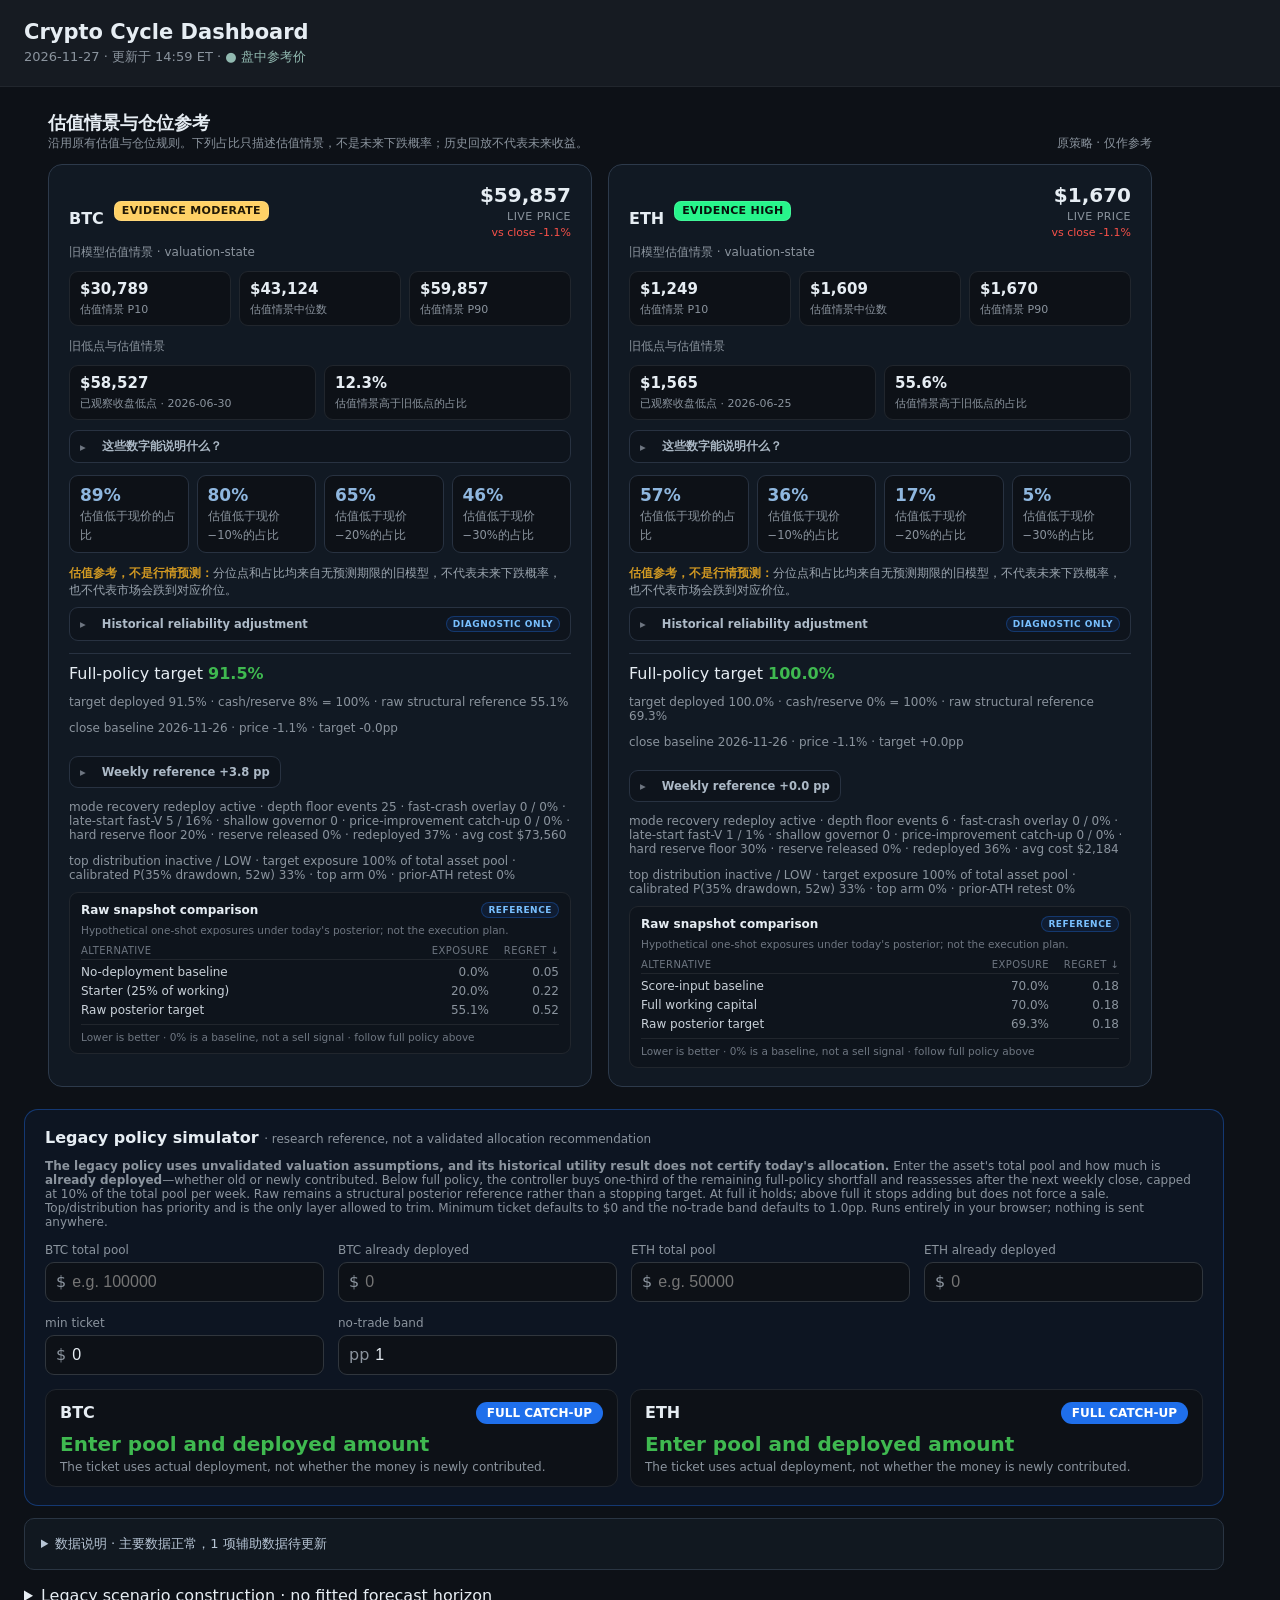
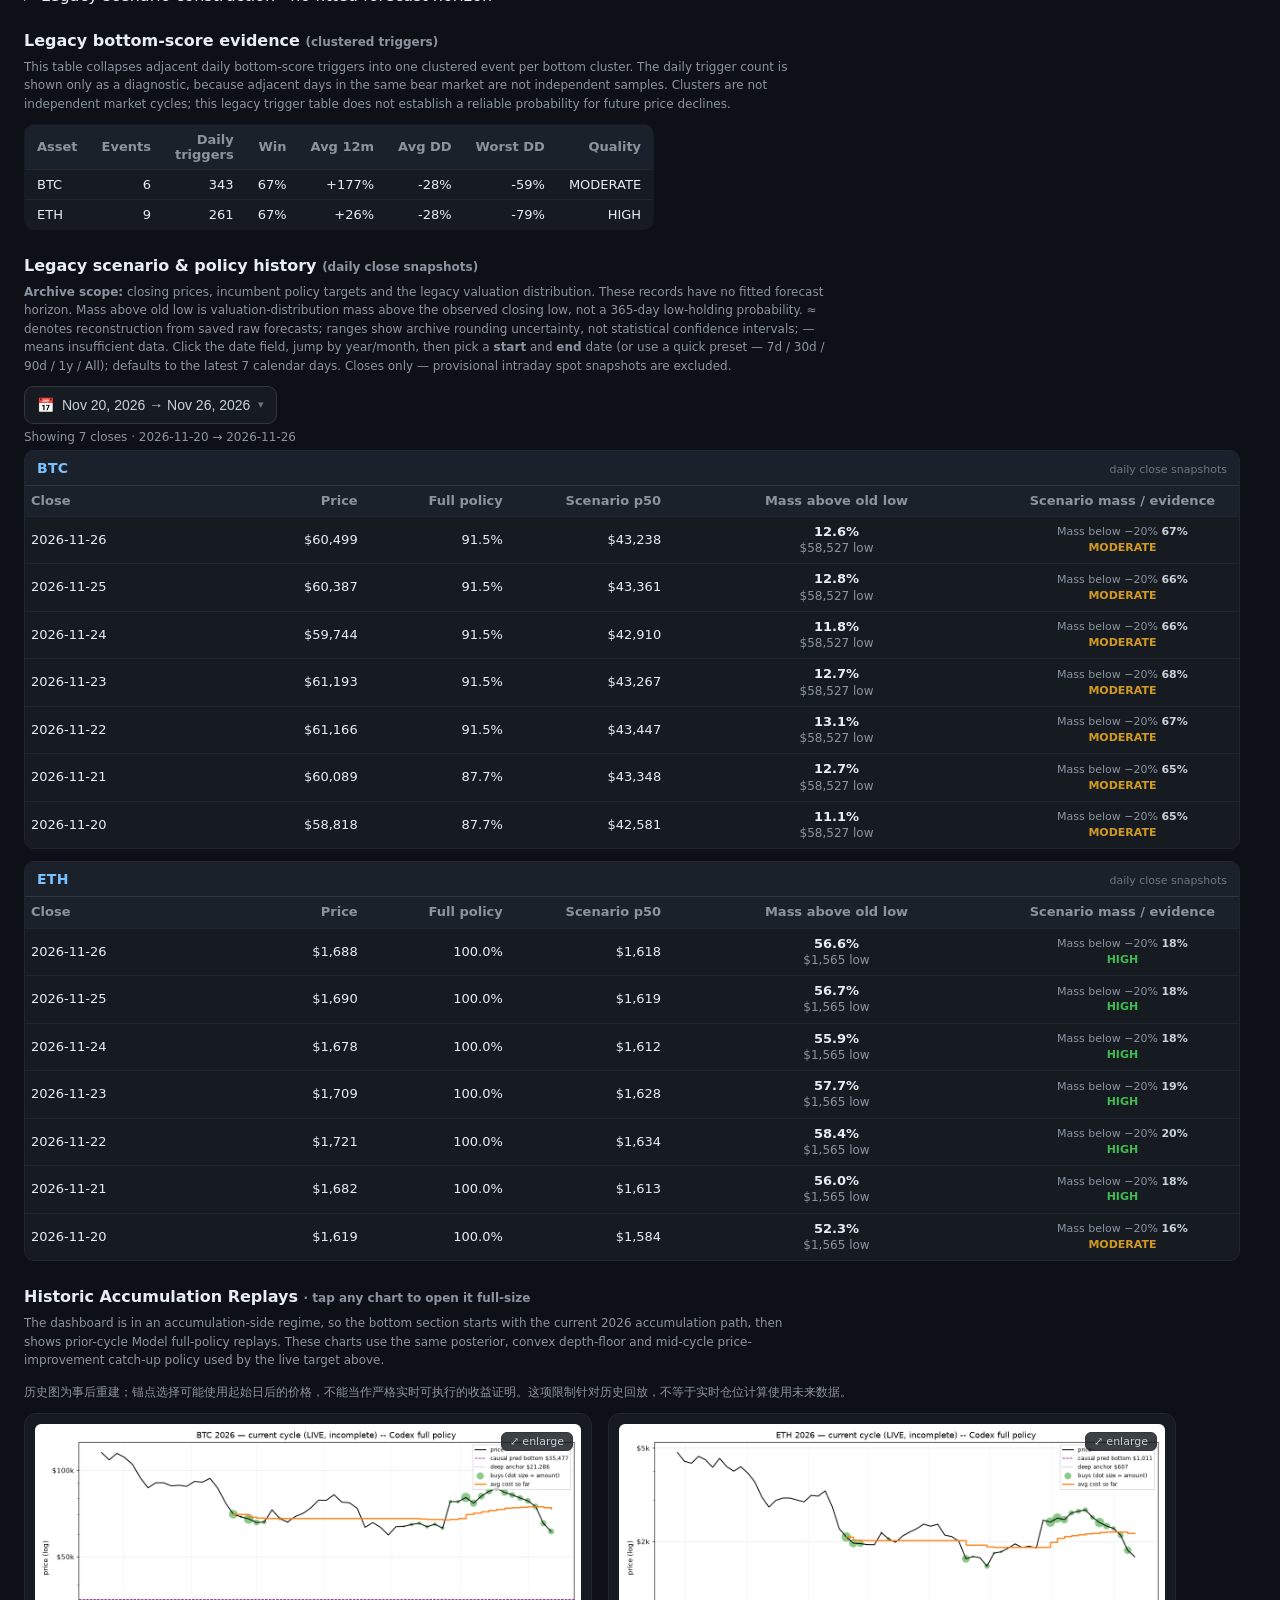
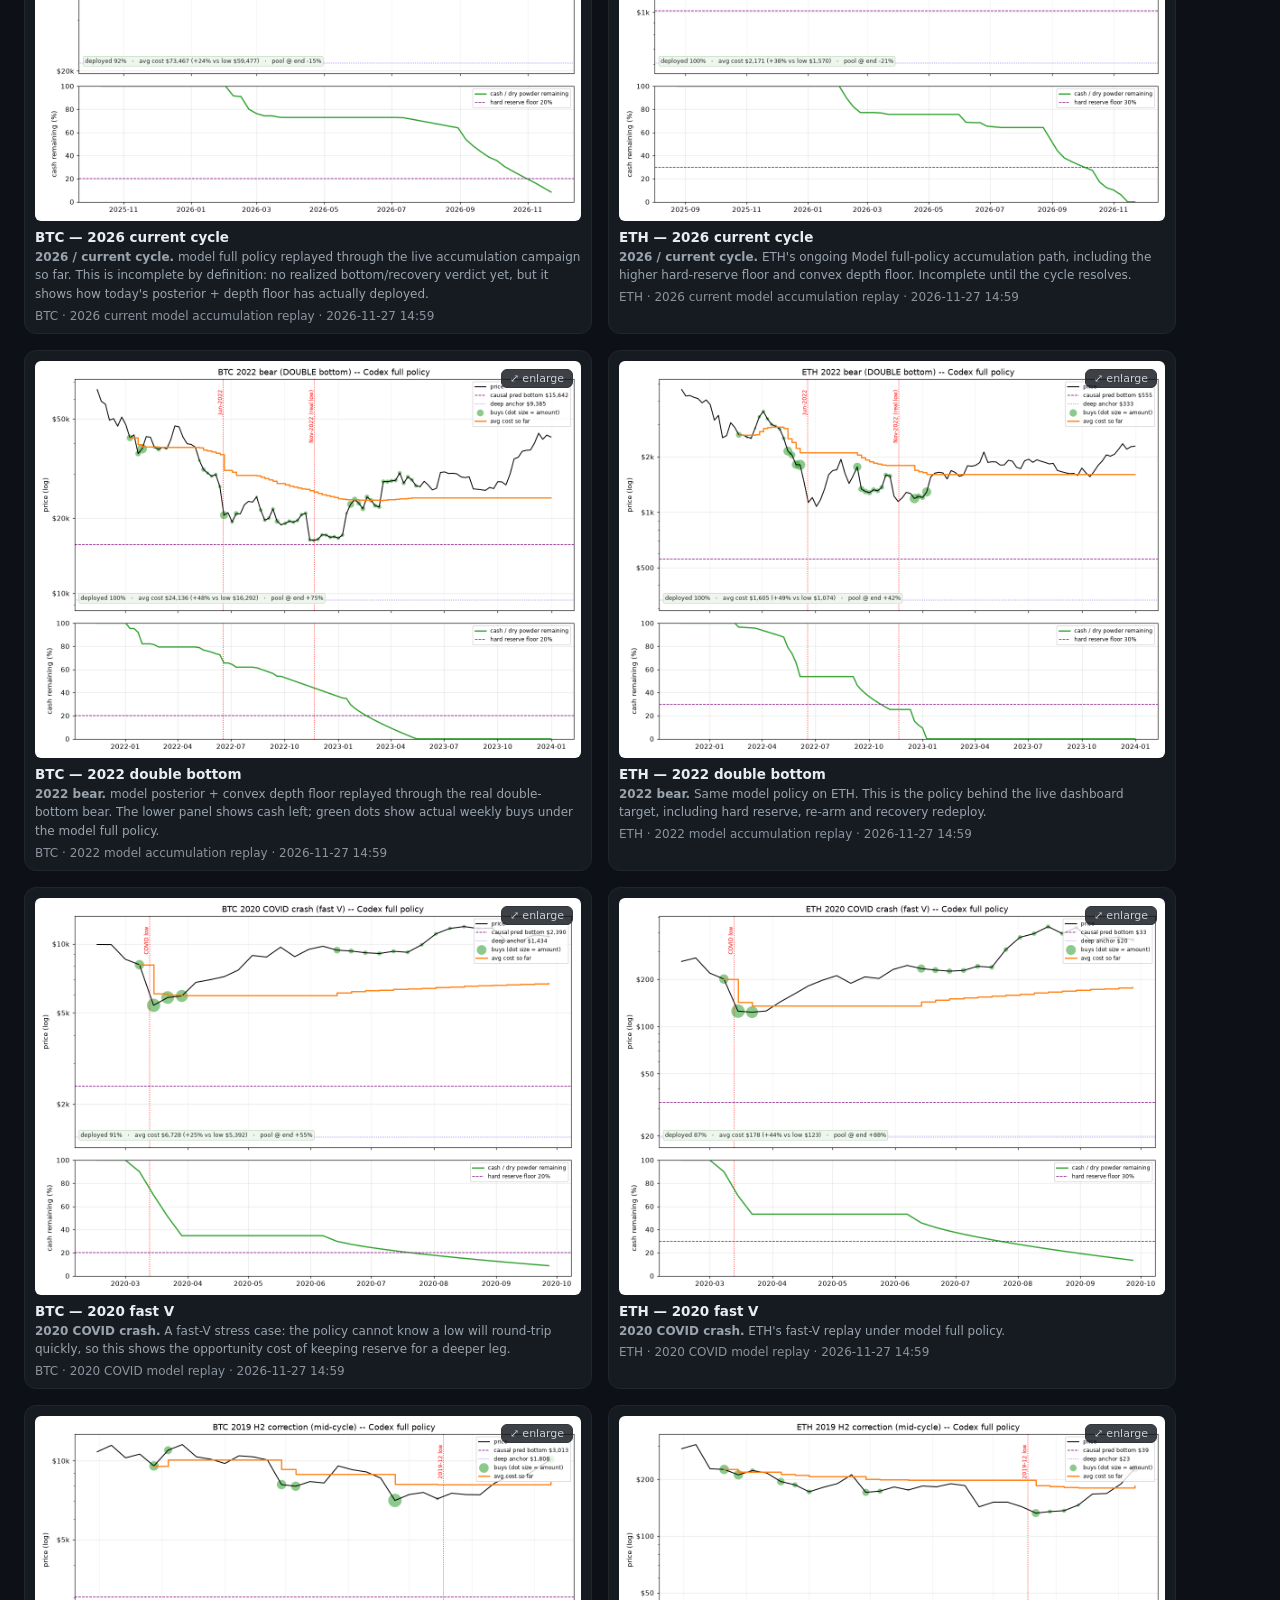
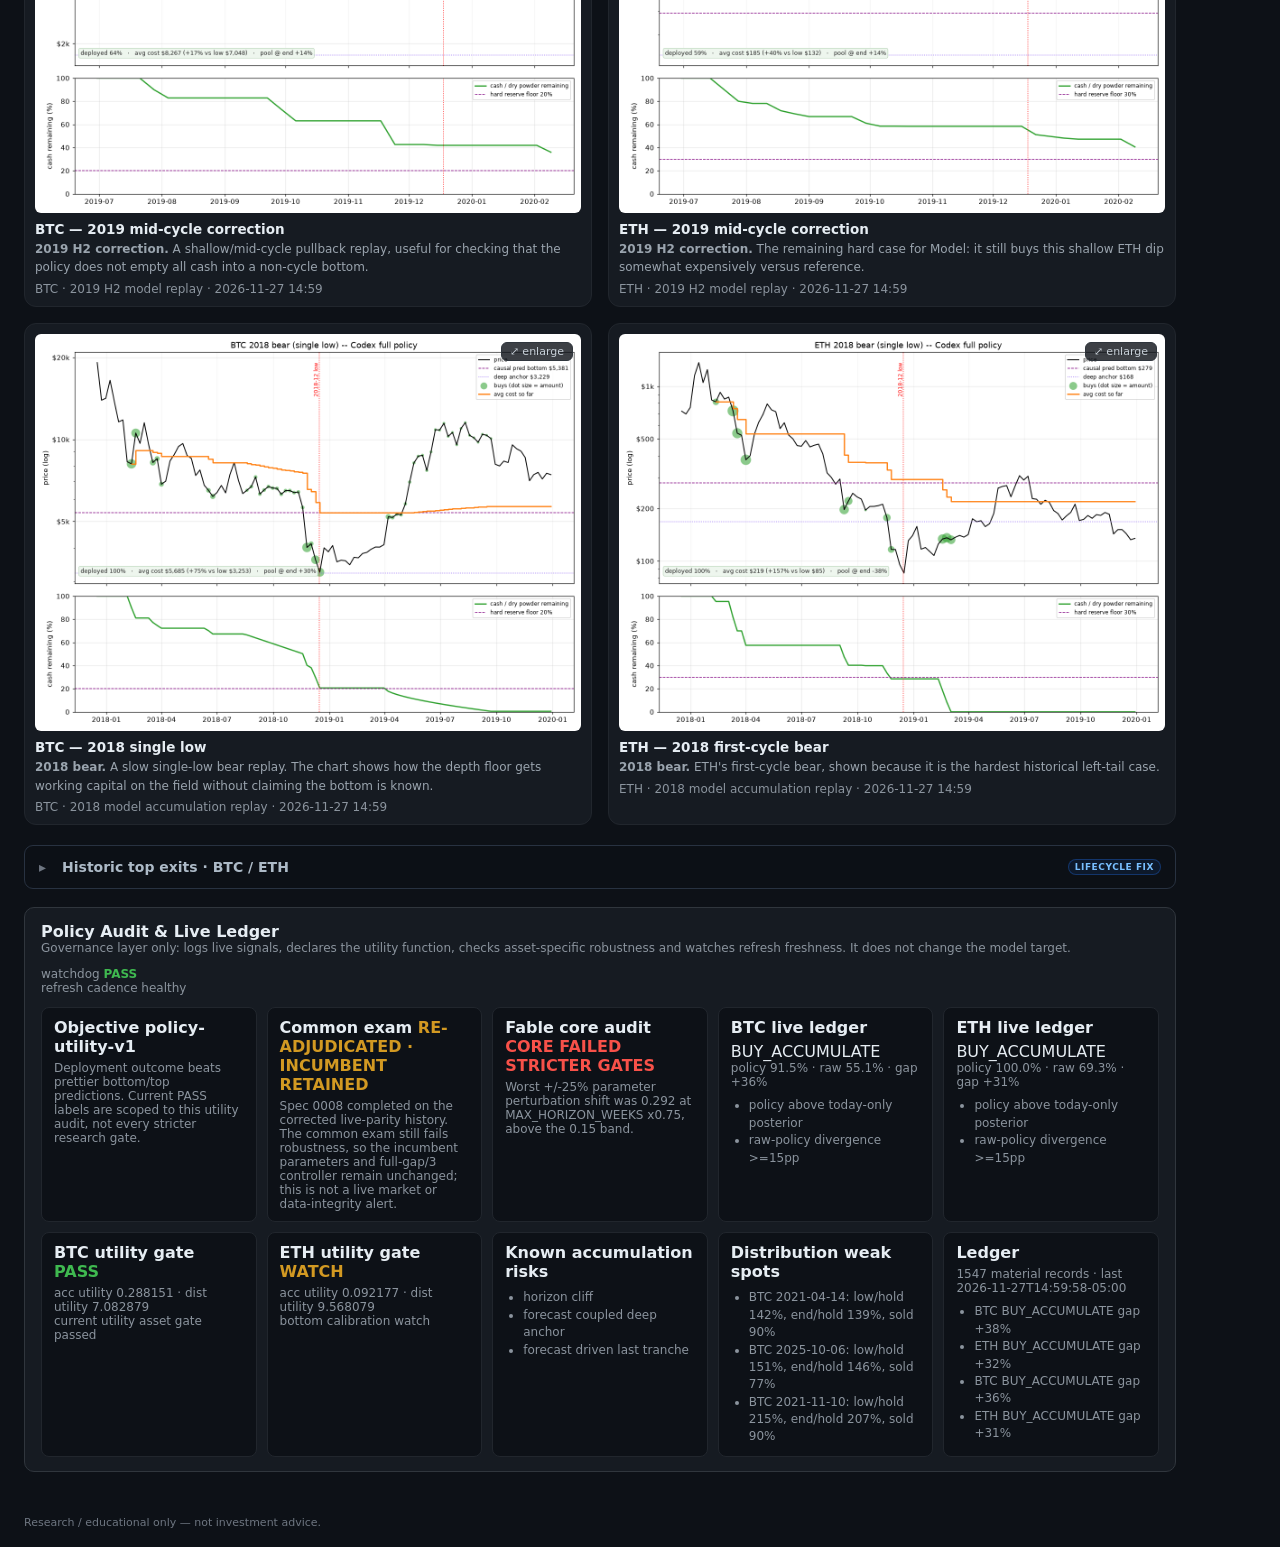
==== commit 42864b2c: "Cloud main live 2026-11-27 12:30" ====
--- a/index.html
+++ b/index.html
@@ -337,7 +337,7 @@
 </style></head><body>
       <header>
         <div class="title">Crypto Cycle Dashboard</div>
-        <div class="meta">2026-11-27 · 更新于 08:33 ET · <span class='live'>● 盘中参考价</span></div>
+        <div class="meta">2026-11-27 · 更新于 14:59 ET · <span class='live'>● 盘中参考价</span></div>
       </header>
 
       <div class="wrap legacy-scenario-panel">
@@ -357,31 +357,31 @@
               <div class="posterior-sub">旧模型估值情景 · valuation-state</div>
             </div>
             <div class="spotbox">
-              <b>$61,406</b>
+              <b>$59,857</b>
               <span>live price</span>
-<em class='spotdelta pos' title='Versus the last close $60,499'>vs close +1.5%</em>
+<em class='spotdelta neg' title='Versus the last close $60,499'>vs close -1.1%</em>
             </div>
           </div>
           <div class="qgrid">
-            <div class="qbox"><b>$30,890</b><span>估值情景 P10</span></div>
-            <div class="qbox"><b>$43,448</b><span>估值情景中位数</span></div>
-            <div class="qbox"><b>$61,111</b><span>估值情景 P90</span></div>
+            <div class="qbox"><b>$30,789</b><span>估值情景 P10</span></div>
+            <div class="qbox"><b>$43,124</b><span>估值情景中位数</span></div>
+            <div class="qbox"><b>$59,857</b><span>估值情景 P90</span></div>
           </div>
           
           <div class="sub" style="margin-top:12px">旧低点与估值情景</div>
           <div class="qgrid timing-reference" style="grid-template-columns:repeat(2,minmax(0,1fr))">
             <div class="qbox"><b>$58,527</b><span>已观察收盘低点 · 2026-06-30</span></div>
-            <div class="qbox"><b>13.2%</b><span>估值情景高于旧低点的占比</span></div>
+            <div class="qbox"><b>12.3%</b><span>估值情景高于旧低点的占比</span></div>
           </div>
           <details class="caldiag low-survival-definition">
             <summary><span>这些数字能说明什么？</span></summary>
             <div class="caldiag-body"><div class="caldiag-note">旧时间模型不提供有效的未来见底日期；这不代表底部已经确认。占比只表示旧估值分布中高于已观察收盘低点的部分，不是旧底未来守住的概率，也不参与仓位计算。旧低点取最近一次历史新高以来的最低日收盘价，不是盘中最低价。该估值分布没有拟合预测期限（no fitted horizon），不能回答未来365天是否再破底。P10 / P50 / P90 是估值情景的分位点，不是市场会跌到该价位的概率。时间中心和范围也只是启发式参考。盘中价格若跌破旧收盘低点，该收盘口径诊断会暂时不可用，等待收盘确认。</div></div>
           </details>
           <div class="probgrid">
-            <div class='prob'><b style='color:#8fb7df'>90%</b><span>估值低于现价的占比</span></div>
-            <div class='prob'><b style='color:#8fb7df'>82%</b><span>估值低于现价−10%的占比</span></div>
-            <div class='prob'><b style='color:#8fb7df'>68%</b><span>估值低于现价−20%的占比</span></div>
-            <div class='prob'><b style='color:#8fb7df'>48%</b><span>估值低于现价−30%的占比</span></div>
+            <div class='prob'><b style='color:#8fb7df'>89%</b><span>估值低于现价的占比</span></div>
+            <div class='prob'><b style='color:#8fb7df'>80%</b><span>估值低于现价−10%的占比</span></div>
+            <div class='prob'><b style='color:#8fb7df'>65%</b><span>估值低于现价−20%的占比</span></div>
+            <div class='prob'><b style='color:#8fb7df'>46%</b><span>估值低于现价−30%的占比</span></div>
           </div>
           <div class="calnote"><b>估值参考，不是行情预测：</b>分位点和占比均来自无预测期限的旧模型，不代表未来下跌概率，也不代表市场会跌到对应价位。</div>
           
@@ -389,14 +389,14 @@
             <summary><span>Historical reliability adjustment</span><span class="caldiag-badge">DIAGNOSTIC ONLY</span></summary>
             <div class="caldiag-body">
               <div class="caldiag-note">Each arrow applies an independent historical reliability curve to that named event. Calibration v2 uses strictly lower prices over the next 365 complete daily closes, excludes the starting close, and recovers uncensored raw parameters. These values are not percentiles of the raw price distribution and do not feed current policy sizing. The pooled calibrated price CDF is research-only and not displayed.</div>
-              <div class="caldiag-grid"><div class='caldiag-item'><span>low &lt; spot</span><div class='caldiag-values'><b>raw 90%</b><em>&rarr; cal 89%</em></div></div><div class='caldiag-item'><span>-10%</span><div class='caldiag-values'><b>raw 82%</b><em>&rarr; cal 71%</em></div></div><div class='caldiag-item'><span>-20%</span><div class='caldiag-values'><b>raw 68%</b><em>&rarr; cal 49%</em></div></div><div class='caldiag-item'><span>-30%</span><div class='caldiag-values'><b>raw 48%</b><em>&rarr; cal 34%</em></div></div></div>
+              <div class="caldiag-grid"><div class='caldiag-item'><span>low &lt; spot</span><div class='caldiag-values'><b>raw 89%</b><em>&rarr; cal 89%</em></div></div><div class='caldiag-item'><span>-10%</span><div class='caldiag-values'><b>raw 80%</b><em>&rarr; cal 71%</em></div></div><div class='caldiag-item'><span>-20%</span><div class='caldiag-values'><b>raw 65%</b><em>&rarr; cal 48%</em></div></div><div class='caldiag-item'><span>-30%</span><div class='caldiag-values'><b>raw 46%</b><em>&rarr; cal 33%</em></div></div></div>
             </div>
           </details>
           <div class="decision">
             <div class="decision-main">
               <span>Full-policy target <b>91.5%</b></span>
-              <span class="sub">target deployed 91.5% · cash/reserve 8% = 100% · raw structural reference 53.9%</span>
-<span class='sub livecmp'>close baseline 2026-11-26 · price +1.5% · target -0.0pp</span>
+              <span class="sub">target deployed 91.5% · cash/reserve 8% = 100% · raw structural reference 55.1%</span>
+<span class='sub livecmp'>close baseline 2026-11-26 · price -1.1% · target -0.0pp</span>
               <details class="caldiag policy-change"><summary><span>Weekly reference +3.8 pp</span></summary><div class="caldiag-body"><div class="caldiag-note">Week closed 2026-11-22: 87.7% → 91.5%. Regular accumulation +3.8 pp; recovery +0.0 pp. Shared weekly cap 10.0% of total capital (includes any existing fast-V allowance).</div><div class="caldiag-note">Recovery paused: bottom score re-spiked.</div><div class="caldiag-note">Activated 2026-09-06: price +35.1% above the running weekly-close low, 10 weeks since that low; cycle score 33.40 &gt; 23.20 (12 weeks earlier), with bottom/top scores 23.91/0.02.</div><div class="caldiag-note">Initial recovery schedule: 14.2% of the 62.7% cash remaining at activation, subject to the shared cap — not just the hard-reserve bucket. Recovery participation does not mean another deep decline is ruled out.</div><div class="caldiag-note">Same-anchor reference replay, not your personal order budget or necessarily the change from the previous published snapshot. Use the calculator with your existing deployment for actual sizing.</div></div></details>
               <span class="sub">mode recovery redeploy active · depth floor events 25 · fast-crash overlay 0 / 0% · late-start fast-V 5 / 16% · shallow governor 0 · price-improvement catch-up 0 / 0% · hard reserve floor 20% · reserve released 0% · redeployed 37% · avg cost $73,560</span>
               <span class="sub">top distribution inactive / LOW · target exposure 100% of total asset pool · calibrated P(35% drawdown, 52w) 33% · top arm 0% · prior-ATH retest 0%</span>
@@ -405,7 +405,7 @@
               <div class="minirows-title"><b>Raw snapshot comparison</b><span class="minirows-badge">REFERENCE</span></div>
               <div class="minirows-caption">Hypothetical one-shot exposures under today's posterior; not the execution plan.</div>
               <div class="minirow minirow-head"><span>alternative</span><span>exposure</span><span>regret ↓</span></div>
-              <div class='minirow minirow-data'><span class='mini-scenario'>No-deployment baseline</span><span>0.0%</span><span>0.05</span></div><div class='minirow minirow-data'><span class='mini-scenario'>Starter (25% of working)</span><span>20.0%</span><span>0.23</span></div><div class='minirow minirow-data'><span class='mini-scenario'>Raw posterior target</span><span>53.9%</span><span>0.53</span></div>
+              <div class='minirow minirow-data'><span class='mini-scenario'>No-deployment baseline</span><span>0.0%</span><span>0.05</span></div><div class='minirow minirow-data'><span class='mini-scenario'>Starter (25% of working)</span><span>20.0%</span><span>0.22</span></div><div class='minirow minirow-data'><span class='mini-scenario'>Raw posterior target</span><span>55.1%</span><span>0.52</span></div>
               <div class="minirows-note">Lower is better · 0% is a baseline, not a sell signal · follow full policy above</div>
             </div>
           </div>
@@ -417,31 +417,31 @@
               <div class="posterior-sub">旧模型估值情景 · valuation-state</div>
             </div>
             <div class="spotbox">
-              <b>$1,718</b>
+              <b>$1,670</b>
               <span>live price</span>
-<em class='spotdelta pos' title='Versus the last close $1,688'>vs close +1.8%</em>
+<em class='spotdelta neg' title='Versus the last close $1,688'>vs close -1.1%</em>
             </div>
           </div>
           <div class="qgrid">
-            <div class="qbox"><b>$1,262</b><span>估值情景 P10</span></div>
-            <div class="qbox"><b>$1,634</b><span>估值情景中位数</span></div>
-            <div class="qbox"><b>$1,718</b><span>估值情景 P90</span></div>
+            <div class="qbox"><b>$1,249</b><span>估值情景 P10</span></div>
+            <div class="qbox"><b>$1,609</b><span>估值情景中位数</span></div>
+            <div class="qbox"><b>$1,670</b><span>估值情景 P90</span></div>
           </div>
           
           <div class="sub" style="margin-top:12px">旧低点与估值情景</div>
           <div class="qgrid timing-reference" style="grid-template-columns:repeat(2,minmax(0,1fr))">
             <div class="qbox"><b>$1,565</b><span>已观察收盘低点 · 2026-06-25</span></div>
-            <div class="qbox"><b>58.4%</b><span>估值情景高于旧低点的占比</span></div>
+            <div class="qbox"><b>55.6%</b><span>估值情景高于旧低点的占比</span></div>
           </div>
           <details class="caldiag low-survival-definition">
             <summary><span>这些数字能说明什么？</span></summary>
             <div class="caldiag-body"><div class="caldiag-note">旧时间模型不提供有效的未来见底日期；这不代表底部已经确认。占比只表示旧估值分布中高于已观察收盘低点的部分，不是旧底未来守住的概率，也不参与仓位计算。旧低点取最近一次历史新高以来的最低日收盘价，不是盘中最低价。该估值分布没有拟合预测期限（no fitted horizon），不能回答未来365天是否再破底。P10 / P50 / P90 是估值情景的分位点，不是市场会跌到该价位的概率。时间中心和范围也只是启发式参考。盘中价格若跌破旧收盘低点，该收盘口径诊断会暂时不可用，等待收盘确认。</div></div>
           </details>
           <div class="probgrid">
-            <div class='prob'><b style='color:#8fb7df'>60%</b><span>估值低于现价的占比</span></div>
-            <div class='prob'><b style='color:#8fb7df'>39%</b><span>估值低于现价−10%的占比</span></div>
-            <div class='prob'><b style='color:#8fb7df'>20%</b><span>估值低于现价−20%的占比</span></div>
-            <div class='prob'><b style='color:#8fb7df'>6%</b><span>估值低于现价−30%的占比</span></div>
+            <div class='prob'><b style='color:#8fb7df'>57%</b><span>估值低于现价的占比</span></div>
+            <div class='prob'><b style='color:#8fb7df'>36%</b><span>估值低于现价−10%的占比</span></div>
+            <div class='prob'><b style='color:#8fb7df'>17%</b><span>估值低于现价−20%的占比</span></div>
+            <div class='prob'><b style='color:#8fb7df'>5%</b><span>估值低于现价−30%的占比</span></div>
           </div>
           <div class="calnote"><b>估值参考，不是行情预测：</b>分位点和占比均来自无预测期限的旧模型，不代表未来下跌概率，也不代表市场会跌到对应价位。</div>
           
@@ -449,14 +449,14 @@
             <summary><span>Historical reliability adjustment</span><span class="caldiag-badge">DIAGNOSTIC ONLY</span></summary>
             <div class="caldiag-body">
               <div class="caldiag-note">Each arrow applies an independent historical reliability curve to that named event. Calibration v2 uses strictly lower prices over the next 365 complete daily closes, excludes the starting close, and recovers uncensored raw parameters. These values are not percentiles of the raw price distribution and do not feed current policy sizing. The pooled calibrated price CDF is research-only and not displayed.</div>
-              <div class="caldiag-grid"><div class='caldiag-item'><span>low &lt; spot</span><div class='caldiag-values'><b>raw 60%</b><em>&rarr; cal 78%</em></div></div><div class='caldiag-item'><span>-10%</span><div class='caldiag-values'><b>raw 39%</b><em>&rarr; cal 37%</em></div></div><div class='caldiag-item'><span>-20%</span><div class='caldiag-values'><b>raw 20%</b><em>&rarr; cal 26%</em></div></div><div class='caldiag-item'><span>-30%</span><div class='caldiag-values'><b>raw 6%</b><em>&rarr; cal 14%</em></div></div></div>
+              <div class="caldiag-grid"><div class='caldiag-item'><span>low &lt; spot</span><div class='caldiag-values'><b>raw 57%</b><em>&rarr; cal 76%</em></div></div><div class='caldiag-item'><span>-10%</span><div class='caldiag-values'><b>raw 36%</b><em>&rarr; cal 34%</em></div></div><div class='caldiag-item'><span>-20%</span><div class='caldiag-values'><b>raw 17%</b><em>&rarr; cal 26%</em></div></div><div class='caldiag-item'><span>-30%</span><div class='caldiag-values'><b>raw 5%</b><em>&rarr; cal 14%</em></div></div></div>
             </div>
           </details>
           <div class="decision">
             <div class="decision-main">
               <span>Full-policy target <b>100.0%</b></span>
-              <span class="sub">target deployed 100.0% · cash/reserve 0% = 100% · raw structural reference 68.4%</span>
-<span class='sub livecmp'>close baseline 2026-11-26 · price +1.8% · target +0.0pp</span>
+              <span class="sub">target deployed 100.0% · cash/reserve 0% = 100% · raw structural reference 69.3%</span>
+<span class='sub livecmp'>close baseline 2026-11-26 · price -1.1% · target +0.0pp</span>
               <details class="caldiag policy-change"><summary><span>Weekly reference +0.0 pp</span></summary><div class="caldiag-body"><div class="caldiag-note">Week closed 2026-11-22: 100.0% → 100.0%. Regular accumulation +0.0 pp; recovery +0.0 pp. Shared weekly cap 10.0% of total capital (includes any existing fast-V allowance).</div><div class="caldiag-note">Reference capital fully deployed.</div><div class="caldiag-note">Activated 2026-08-30: price +54.0% above the running weekly-close low, 9 weeks since that low; cycle score 36.79 &gt; 30.43 (12 weeks earlier), with bottom/top scores 34.06/0.00.</div><div class="caldiag-note">Initial recovery schedule: 14.2% of the 59.4% cash remaining at activation, subject to the shared cap — not just the hard-reserve bucket. Recovery participation does not mean another deep decline is ruled out.</div><div class="caldiag-note">Same-anchor reference replay, not your personal order budget or necessarily the change from the previous published snapshot. Use the calculator with your existing deployment for actual sizing.</div></div></details>
               <span class="sub">mode recovery redeploy active · depth floor events 6 · fast-crash overlay 0 / 0% · late-start fast-V 1 / 1% · shallow governor 0 · price-improvement catch-up 0 / 0% · hard reserve floor 30% · reserve released 0% · redeployed 36% · avg cost $2,184</span>
               <span class="sub">top distribution inactive / LOW · target exposure 100% of total asset pool · calibrated P(35% drawdown, 52w) 33% · top arm 0% · prior-ATH retest 0%</span>
@@ -465,7 +465,7 @@
               <div class="minirows-title"><b>Raw snapshot comparison</b><span class="minirows-badge">REFERENCE</span></div>
               <div class="minirows-caption">Hypothetical one-shot exposures under today's posterior; not the execution plan.</div>
               <div class="minirow minirow-head"><span>alternative</span><span>exposure</span><span>regret ↓</span></div>
-              <div class='minirow minirow-data'><span class='mini-scenario'>Score-input baseline</span><span>70.0%</span><span>0.20</span></div><div class='minirow minirow-data'><span class='mini-scenario'>Full working capital</span><span>70.0%</span><span>0.20</span></div><div class='minirow minirow-data'><span class='mini-scenario'>Raw posterior target</span><span>68.4%</span><span>0.20</span></div>
+              <div class='minirow minirow-data'><span class='mini-scenario'>Score-input baseline</span><span>70.0%</span><span>0.18</span></div><div class='minirow minirow-data'><span class='mini-scenario'>Full working capital</span><span>70.0%</span><span>0.18</span></div><div class='minirow minirow-data'><span class='mini-scenario'>Raw posterior target</span><span>69.3%</span><span>0.18</span></div>
               <div class="minirows-note">Lower is better · 0% is a baseline, not a sell signal · follow full policy above</div>
             </div>
           </div>
@@ -561,7 +561,7 @@
 </script></section>
 <section class="data-status" aria-label="数据说明"><details class="data-drawer"><summary>数据说明 · 主要数据正常，1 项辅助数据待更新</summary><div class="data-body"><p>这里显示每项数据的实际观察日期。辅助数据缺项不等于价格行情异常，也不代表看跌信号。</p><p>待更新或暂缺：稳定币供应量、BTC_SOPR、ETH_SOPR、BTC_REALIZED_CAP、ETH_REALIZED_CAP、BTC_FUNDING、ETH_FUNDING</p><p>实时币价不能补齐宏观或链上数据；本页的趋势事实使用已完成价格记录。</p><div class="tablewrap"><table class="d"><thead><tr><th>数据</th><th>最后观察日</th><th>状态</th><th>来源</th></tr></thead><tbody><tr><td>BTC</td><td>2026-11-26</td><td>正常</td><td>archive / legacy overlay; provenance not recorded</td></tr><tr><td>ETH</td><td>2026-11-26</td><td>正常</td><td>archive / legacy overlay; provenance not recorded</td></tr><tr><td>标普500</td><td>2026-11-24</td><td>正常</td><td><a href="https://fred.stlouisfed.org/series/SP500">FRED / S&amp;P Dow Jones Indices</a></td></tr><tr><td>纳斯达克100</td><td>2026-11-25</td><td>正常</td><td><a href="https://fred.stlouisfed.org/series/NASDAQ100">FRED / Nasdaq</a></td></tr><tr><td>联邦基金目标利率上限</td><td>2026-11-26</td><td>正常</td><td><a href="https://fred.stlouisfed.org/series/DFEDTARU">FRED / Federal Reserve</a></td></tr><tr><td>VIX</td><td>2026-11-26</td><td>正常</td><td>archive / legacy overlay; provenance not recorded</td></tr><tr><td>DXY</td><td>2026-11-27</td><td>正常</td><td>archive / legacy overlay; provenance not recorded</td></tr><tr><td>XAU</td><td>2026-11-27</td><td>正常</td><td>archive / legacy overlay; provenance not recorded</td></tr><tr><td>YC_3M10Y</td><td>2026-11-24</td><td>正常</td><td>archive / legacy overlay; provenance not recorded</td></tr><tr><td>CDX_HY</td><td>2026-11-24</td><td>正常</td><td>archive / legacy overlay; provenance not recorded</td></tr><tr><td>BTC 链上估值</td><td>2026-11-25</td><td>正常</td><td>archive / legacy overlay; provenance not recorded</td></tr><tr><td>ETH 链上估值</td><td>2026-11-25</td><td>正常</td><td>archive / legacy overlay; provenance not recorded</td></tr><tr><td>SPX_TR</td><td>2026-11-25</td><td>正常</td><td><a href="https://finance.yahoo.com/quote/%5ESP500TR/history/">Yahoo Finance</a></td></tr><tr><td>NDX_TR</td><td>2026-11-25</td><td>正常</td><td><a href="https://fred.stlouisfed.org/series/NASDAQXNDX">FRED / Nasdaq</a></td></tr><tr><td>TLT_TR</td><td>2026-11-25</td><td>正常（代理序列）</td><td><a href="https://finance.yahoo.com/quote/TLT/history/">Yahoo Finance</a></td></tr><tr><td>FEDFUNDS_LONG</td><td>2026-11-24</td><td>正常</td><td>archive / legacy overlay; provenance not recorded</td></tr><tr><td>TLT</td><td>2026-11-25</td><td>正常</td><td><a href="https://finance.yahoo.com/quote/TLT/history/">Yahoo Finance</a></td></tr><tr><td>GLD</td><td>2026-11-27</td><td>正常</td><td>archive / legacy overlay; provenance not recorded</td></tr><tr><td>BTC_SOPR</td><td>日期待确认</td><td>暂无数据</td><td>archive / legacy overlay; provenance not recorded</td></tr><tr><td>ETH_SOPR</td><td>日期待确认</td><td>暂无数据</td><td>archive / legacy overlay; provenance not recorded</td></tr><tr><td>BTC_REALIZED_CAP</td><td>日期待确认</td><td>暂无数据</td><td>archive / legacy overlay; provenance not recorded</td></tr><tr><td>ETH_REALIZED_CAP</td><td>日期待确认</td><td>暂无数据</td><td>archive / legacy overlay; provenance not recorded</td></tr><tr><td>BTC_FUNDING</td><td>日期待确认</td><td>暂无数据</td><td>archive / legacy overlay; provenance not recorded</td></tr><tr><td>ETH_FUNDING</td><td>日期待确认</td><td>暂无数据</td><td>archive / legacy overlay; provenance not recorded</td></tr><tr><td>稳定币供应量</td><td>2026-06-12</td><td>未更新</td><td>archive / legacy overlay; provenance not recorded</td></tr></tbody></table></div></div></details></section>
       <div class="wrap">
-        <details class='legacy-derivation'><summary>Legacy scenario construction · no fitted forecast horizon</summary><div class='dcard'><div class='dhead'><b>BTC</b> valuation scenario &asymp; <b>$43,448</b> <span class='neg'>(-29%)</span> 不提供未来见底日期 <span class='sub'>· range $32,624–$60,690, 2026-11-27→2027-03-09</span></div><div class='sub'>Legacy valuation-scenario median ≈ $43,448; no fitted forecast horizon. The pooled calibrated price CDF remains research-only.</div><ol class='dlist'><li><b>realized/MVRV</b> [25%]: ~$44,526 <span class='sub'>MVRV 0.82 x realized $54,269</span></li><li><b>200w-MA/Mayer</b> [50%]: ~$42,904 <span class='sub'>Mayer 0.63 x 200wMA $68,420</span></li><li><b>power-law</b> [7%]: ~$61,406 <span class='sub'>log-log support through 3 prior lows [capped at spot]</span></li><li><b>drawdown-decay</b> [12%]: ~$35,477 <span class='sub'>cycle DD 0.72 from peak $124,753</span></li><li><b>score-state</b> [6%]: ~$58,606 <span class='sub'>bottom score 89, DD progress 0.64</span></li><li><b>Timing</b>: calendar 2026-08-21 · halving 2026-10-13 · capitulation state 44% &rarr; 不提供未来见底日期</li><li><b>reference model</b>: $39,041 around 2027-02-12 <span class='sub'>(model delta +11%, -64d)</span></li><li><b>Uncertainty</b>: evidence quality MODERATE · 6 clustered events · price band 65% · timing window 102d</li></ol></div><div class='dcard'><div class='dhead'><b>ETH</b> valuation scenario &asymp; <b>$1,634</b> <span class='neg'>(-5%)</span> 不提供未来见底日期 <span class='sub'>· range $1,025–$1,718, 2026-11-27→2027-03-16</span></div><div class='sub'>Legacy valuation-scenario median ≈ $1,634; no fitted forecast horizon. The pooled calibrated price CDF remains research-only.</div><ol class='dlist'><li><b>realized/MVRV</b> [16%]: ~$1,718 <span class='sub'>MVRV 0.88 x realized $2,005 [capped at spot]</span></li><li><b>200w-MA/Mayer</b> [11%]: ~$1,718 <span class='sub'>Mayer 0.89 x 200wMA $2,561 [capped at spot]</span></li><li><b>power-law</b> [21%]: ~$1,718 <span class='sub'>log-log support through 2 prior lows [capped at spot]</span></li><li><b>drawdown-decay</b> [35%]: ~$1,558 <span class='sub'>cycle DD 0.68 from peak $4,831</span></li><li><b>score-state</b> [18%]: ~$1,680 <span class='sub'>bottom score 94, DD progress 0.78</span></li><li><b>Timing</b>: calendar 2026-06-28 · capitulation state 96% &rarr; 不提供未来见底日期</li><li><b>reference model</b>: $1,280 around 2027-01-19 <span class='sub'>(model delta +28%, -40d)</span></li><li><b>Uncertainty</b>: evidence quality HIGH · 9 clustered events · price band 42% · timing window 109d</li></ol></div></details>
+        <details class='legacy-derivation'><summary>Legacy scenario construction · no fitted forecast horizon</summary><div class='dcard'><div class='dhead'><b>BTC</b> valuation scenario &asymp; <b>$43,124</b> <span class='neg'>(-28%)</span> 不提供未来见底日期 <span class='sub'>· range $32,302–$59,589, 2026-11-27→2027-03-09</span></div><div class='sub'>Legacy valuation-scenario median ≈ $43,124; no fitted forecast horizon. The pooled calibrated price CDF remains research-only.</div><ol class='dlist'><li><b>realized/MVRV</b> [25%]: ~$43,231 <span class='sub'>MVRV 0.82 x realized $52,691</span></li><li><b>200w-MA/Mayer</b> [50%]: ~$42,898 <span class='sub'>Mayer 0.63 x 200wMA $68,411</span></li><li><b>power-law</b> [7%]: ~$59,857 <span class='sub'>log-log support through 3 prior lows [capped at spot]</span></li><li><b>drawdown-decay</b> [12%]: ~$35,477 <span class='sub'>cycle DD 0.72 from peak $124,753</span></li><li><b>score-state</b> [6%]: ~$57,284 <span class='sub'>bottom score 92, DD progress 0.64</span></li><li><b>Timing</b>: calendar 2026-08-21 · halving 2026-10-13 · capitulation state 46% &rarr; 不提供未来见底日期</li><li><b>reference model</b>: $38,352 around 2027-02-12 <span class='sub'>(model delta +12%, -64d)</span></li><li><b>Uncertainty</b>: evidence quality MODERATE · 6 clustered events · price band 63% · timing window 102d</li></ol></div><div class='dcard'><div class='dhead'><b>ETH</b> valuation scenario &asymp; <b>$1,609</b> <span class='neg'>(-4%)</span> 不提供未来见底日期 <span class='sub'>· range $1,005–$1,670, 2026-11-27→2027-03-16</span></div><div class='sub'>Legacy valuation-scenario median ≈ $1,609; no fitted forecast horizon. The pooled calibrated price CDF remains research-only.</div><ol class='dlist'><li><b>realized/MVRV</b> [16%]: ~$1,670 <span class='sub'>MVRV 0.88 x realized $1,939 [capped at spot]</span></li><li><b>200w-MA/Mayer</b> [11%]: ~$1,670 <span class='sub'>Mayer 0.89 x 200wMA $2,561 [capped at spot]</span></li><li><b>power-law</b> [21%]: ~$1,670 <span class='sub'>log-log support through 2 prior lows [capped at spot]</span></li><li><b>drawdown-decay</b> [35%]: ~$1,558 <span class='sub'>cycle DD 0.68 from peak $4,831</span></li><li><b>score-state</b> [18%]: ~$1,633 <span class='sub'>bottom score 94, DD progress 0.78</span></li><li><b>Timing</b>: calendar 2026-06-28 · capitulation state 96% &rarr; 不提供未来见底日期</li><li><b>reference model</b>: $1,249 around 2027-01-20 <span class='sub'>(model delta +29%, -41d)</span></li><li><b>Uncertainty</b>: evidence quality HIGH · 9 clustered events · price band 41% · timing window 109d</li></ol></div></details>
         <h3>Legacy bottom-score evidence <span class='sub'>(clustered triggers)</span></h3><p class='sub' style='max-width:780px;margin:-2px 0 10px;line-height:1.55'>This table collapses adjacent daily bottom-score triggers into one clustered event per bottom cluster. The daily trigger count is shown only as a diagnostic, because adjacent days in the same bear market are not independent samples. Clusters are not independent market cycles; this legacy trigger table does not establish a reliable probability for future price declines.</p><div class='tablewrap'><table class='d'><tr><th>Asset</th><th>Events</th><th>Daily triggers</th><th>Win</th><th>Avg&nbsp;12m</th><th>Avg&nbsp;DD</th><th>Worst&nbsp;DD</th><th>Quality</th></tr><tr><td>BTC</td><td>6</td><td>343</td><td>67%</td><td>+177%</td><td>-28%</td><td>-59%</td><td>MODERATE</td></tr><tr><td>ETH</td><td>9</td><td>261</td><td>67%</td><td>+26%</td><td>-28%</td><td>-79%</td><td>HIGH</td></tr></table></div>
         <h3>Legacy scenario &amp; policy history <span class='sub'>(daily close snapshots)</span></h3><p class='sub' style='max-width:820px;margin:-2px 0 10px;line-height:1.55'><b>Archive scope:</b> closing prices, incumbent policy targets and the legacy valuation distribution. These records have no fitted forecast horizon. Mass above old low is valuation-distribution mass above the observed closing low, not a 365-day low-holding probability. ≈ denotes reconstruction from saved raw forecasts; ranges show archive rounding uncertainty, not statistical confidence intervals; — means insufficient data. Click the date field, jump by year/month, then pick a <b>start</b> and <b>end</b> date (or use a quick preset — 7d / 30d / 90d / 1y / All); defaults to the latest 7 calendar days. Closes only — provisional intraday spot snapshots are excluded.</p><div class='hctl'><div class='rangepick'><button type='button' id='hist-trig' class='htrig' onclick='calToggle(event)' aria-haspopup='dialog' aria-expanded='false' disabled><span class='hcalico'>📅</span><span id='hist-trig-txt'>Loading…</span><span class='hcar'>▾</span></button><div id='hist-pop' class='hpop' role='dialog' aria-label='Pick a date range'><div class='hjump'><select id='hist-year' onchange='calJump()' aria-label='Jump to year' disabled></select><select id='hist-month' onchange='calJump()' aria-label='Jump to month' disabled></select></div><button type='button' class='hnav prev' id='hist-prev' onclick='calNav(-1)' aria-label='Previous month'>‹</button><button type='button' class='hnav next' id='hist-next' onclick='calNav(1)' aria-label='Next month'>›</button><div id='hist-grids' class='hpop-cals'></div><div class='hpre'><button type='button' class='hchip' onclick="calPreset('latest')">Latest</button><button type='button' class='hchip' onclick="calPreset('6')">7d</button><button type='button' class='hchip' onclick="calPreset('30')">30d</button><button type='button' class='hchip' onclick="calPreset('90')">90d</button><button type='button' class='hchip' onclick="calPreset('365')">1y</button><button type='button' class='hchip' onclick="calPreset('all')">All</button><span class='hpre-sp'></span><span id='hist-sel' class='sub'></span><button type='button' class='hchip hchip-go' onclick='calClose()'>Done</button></div></div></div><input type='hidden' id='hist-from'><input type='hidden' id='hist-to'></div><div id='histcap' class='sub' style='margin:6px 0'></div><div id='histwrap' style='overflow-x:auto'><div class='sub'>Loading history…</div></div><script>
 var HIST=[];
@@ -779,8 +779,8 @@
   histRender();
 }).catch(function(){var el=document.getElementById('histwrap');if(el)el.innerHTML='<div class="sub">History unavailable.</div>';});
 </script>
-        <h3>Historic Accumulation Replays <span class='sub'>· tap any chart to open it full-size</span></h3><p class='sub' style='max-width:780px;margin:-2px 0 14px;line-height:1.55'>The dashboard is in an accumulation-side regime, so the bottom section starts with the current 2026 accumulation path, then shows prior-cycle Model full-policy replays. These charts use the same posterior, convex depth-floor and mid-cycle price-improvement catch-up policy used by the live target above.</p><p class='sub'>历史图为事后重建；锚点选择可能使用起始日后的价格，不能当作严格实时可执行的收益证明。这项限制针对历史回放，不等于实时仓位计算使用未来数据。</p><div class='gallery'><figure><a class="shot" href="reports/model_deploy_BTC_2026.png?v=4f6b3fd0" target="_blank" rel="noopener"><img loading="lazy" src="reports/model_deploy_BTC_2026.png?v=4f6b3fd0" alt="BTC · 2026 current model accumulation replay"></a><figcaption><span class="takeaway">BTC — 2026 current cycle</span><span class="cap"><b>2026 / current cycle.</b> model full policy replayed through the live accumulation campaign so far. This is incomplete by definition: no realized bottom/recovery verdict yet, but it shows how today's posterior + depth floor has actually deployed.</span><span class="sub">BTC · 2026 current model accumulation replay · 2026-11-27 08:33</span></figcaption></figure><figure><a class="shot" href="reports/model_deploy_ETH_2026.png?v=8045eff2" target="_blank" rel="noopener"><img loading="lazy" src="reports/model_deploy_ETH_2026.png?v=8045eff2" alt="ETH · 2026 current model accumulation replay"></a><figcaption><span class="takeaway">ETH — 2026 current cycle</span><span class="cap"><b>2026 / current cycle.</b> ETH's ongoing Model full-policy accumulation path, including the higher hard-reserve floor and convex depth floor. Incomplete until the cycle resolves.</span><span class="sub">ETH · 2026 current model accumulation replay · 2026-11-27 08:33</span></figcaption></figure><figure><a class="shot" href="reports/model_deploy_BTC_2022.png?v=924f6a9e" target="_blank" rel="noopener"><img loading="lazy" src="reports/model_deploy_BTC_2022.png?v=924f6a9e" alt="BTC · 2022 model accumulation replay"></a><figcaption><span class="takeaway">BTC — 2022 double bottom</span><span class="cap"><b>2022 bear.</b> model posterior + convex depth floor replayed through the real double-bottom bear. The lower panel shows cash left; green dots show actual weekly buys under the model full policy.</span><span class="sub">BTC · 2022 model accumulation replay · 2026-11-27 08:33</span></figcaption></figure><figure><a class="shot" href="reports/model_deploy_ETH_2022.png?v=98218029" target="_blank" rel="noopener"><img loading="lazy" src="reports/model_deploy_ETH_2022.png?v=98218029" alt="ETH · 2022 model accumulation replay"></a><figcaption><span class="takeaway">ETH — 2022 double bottom</span><span class="cap"><b>2022 bear.</b> Same model policy on ETH. This is the policy behind the live dashboard target, including hard reserve, re-arm and recovery redeploy.</span><span class="sub">ETH · 2022 model accumulation replay · 2026-11-27 08:33</span></figcaption></figure><figure><a class="shot" href="reports/model_deploy_BTC_2020covid.png?v=7aeb7a93" target="_blank" rel="noopener"><img loading="lazy" src="reports/model_deploy_BTC_2020covid.png?v=7aeb7a93" alt="BTC · 2020 COVID model replay"></a><figcaption><span class="takeaway">BTC — 2020 fast V</span><span class="cap"><b>2020 COVID crash.</b> A fast-V stress case: the policy cannot know a low will round-trip quickly, so this shows the opportunity cost of keeping reserve for a deeper leg.</span><span class="sub">BTC · 2020 COVID model replay · 2026-11-27 08:33</span></figcaption></figure><figure><a class="shot" href="reports/model_deploy_ETH_2020covid.png?v=e472a12b" target="_blank" rel="noopener"><img loading="lazy" src="reports/model_deploy_ETH_2020covid.png?v=e472a12b" alt="ETH · 2020 COVID model replay"></a><figcaption><span class="takeaway">ETH — 2020 fast V</span><span class="cap"><b>2020 COVID crash.</b> ETH's fast-V replay under model full policy.</span><span class="sub">ETH · 2020 COVID model replay · 2026-11-27 08:33</span></figcaption></figure><figure><a class="shot" href="reports/model_deploy_BTC_2019.png?v=b8066dc7" target="_blank" rel="noopener"><img loading="lazy" src="reports/model_deploy_BTC_2019.png?v=b8066dc7" alt="BTC · 2019 H2 model replay"></a><figcaption><span class="takeaway">BTC — 2019 mid-cycle correction</span><span class="cap"><b>2019 H2 correction.</b> A shallow/mid-cycle pullback replay, useful for checking that the policy does not empty all cash into a non-cycle bottom.</span><span class="sub">BTC · 2019 H2 model replay · 2026-11-27 08:33</span></figcaption></figure><figure><a class="shot" href="reports/model_deploy_ETH_2019.png?v=7e216693" target="_blank" rel="noopener"><img loading="lazy" src="reports/model_deploy_ETH_2019.png?v=7e216693" alt="ETH · 2019 H2 model replay"></a><figcaption><span class="takeaway">ETH — 2019 mid-cycle correction</span><span class="cap"><b>2019 H2 correction.</b> The remaining hard case for Model: it still buys this shallow ETH dip somewhat expensively versus reference.</span><span class="sub">ETH · 2019 H2 model replay · 2026-11-27 08:33</span></figcaption></figure><figure><a class="shot" href="reports/model_deploy_BTC_2018.png?v=d29c093f" target="_blank" rel="noopener"><img loading="lazy" src="reports/model_deploy_BTC_2018.png?v=d29c093f" alt="BTC · 2018 model accumulation replay"></a><figcaption><span class="takeaway">BTC — 2018 single low</span><span class="cap"><b>2018 bear.</b> A slow single-low bear replay. The chart shows how the depth floor gets working capital on the field without claiming the bottom is known.</span><span class="sub">BTC · 2018 model accumulation replay · 2026-11-27 08:33</span></figcaption></figure><figure><a class="shot" href="reports/model_deploy_ETH_2018.png?v=0282dbe3" target="_blank" rel="noopener"><img loading="lazy" src="reports/model_deploy_ETH_2018.png?v=0282dbe3" alt="ETH · 2018 model accumulation replay"></a><figcaption><span class="takeaway">ETH — 2018 first-cycle bear</span><span class="cap"><b>2018 bear.</b> ETH's first-cycle bear, shown because it is the hardest historical left-tail case.</span><span class="sub">ETH · 2018 model accumulation replay · 2026-11-27 08:33</span></figcaption></figure></div><details class="caldiag top-history" id="top-history"><summary><span>Historic top exits · BTC / ETH</span><span class="caldiag-badge">LIFECYCLE FIX</span></summary><div class="top-history-body"><p class='sub' style='max-width:880px;line-height:1.55'>Lifecycle-scoped exits: an expired, unarmed top signal can no longer trigger a fresh sell. Already-armed trailing stops remain active, including on a sharp drop. Each known-top window starts fully invested and is replayed independently, before fees; these are not continuous-account returns. The green line is the signal keep target before stateful stops; trade markers use the full executor. Current accumulation targets and the weekly calculator are unchanged. <a href="reports/distribution_replay.json" target="_blank" rel="noopener">Replay records ↗</a></p><div class='gallery'><figure><a class="shot" href="reports/model_distribution_BTC_history.png?v=b582501e" target="_blank" rel="noopener"><img loading="lazy" src="reports/model_distribution_BTC_history.png?v=b582501e" alt="BTC · distribution history"></a><figcaption><span class="takeaway">BTC — historic top exits</span><span class="cap">Model top posterior: known-cycle tops, partial trims, average sell price, drawdown risk and keep target.</span><span class="sub">BTC · distribution history · 2026-11-27 08:33</span></figcaption></figure><figure><a class="shot" href="reports/model_distribution_ETH_history.png?v=ceb9e4a3" target="_blank" rel="noopener"><img loading="lazy" src="reports/model_distribution_ETH_history.png?v=ceb9e4a3" alt="ETH · distribution history"></a><figcaption><span class="takeaway">ETH — historic top exits</span><span class="cap">Model distribution replay for ETH: partial-trim policy rather than one exact-top all-out call.</span><span class="sub">ETH · distribution history · 2026-11-27 08:33</span></figcaption></figure></div></div></details>
-        <section class='audit'><div class='audit-head'><div><h3 style='margin:0'>Policy Audit & Live Ledger</h3><div class='sub'>Governance layer only: logs live signals, declares the utility function, checks asset-specific robustness and watches refresh freshness. It does not change the model target.</div></div><div class='sub'>watchdog <span class='badge-pass'>PASS</span><br>refresh cadence healthy</div></div><div class='audit-grid'><div class='audit-card'><b>Objective policy-utility-v1</b><div class='sub'>Deployment outcome beats prettier bottom/top predictions. Current PASS labels are scoped to this utility audit, not every stricter research gate.</div></div><div class='audit-card'><b>Common exam <span class='badge-watch'>RE-ADJUDICATED · INCUMBENT RETAINED</span></b><div class='sub'>Spec 0008 completed on the corrected live-parity history. The common exam still fails robustness, so the incumbent parameters and full-gap/3 controller remain unchanged; this is not a live market or data-integrity alert.</div></div><div class='audit-card'><b>Fable core audit <span class='badge-fail'>CORE FAILED STRICTER GATES</span></b><div class='sub'>Worst +/-25% parameter perturbation shift was 0.292 at MAX_HORIZON_WEEKS x0.75, above the 0.15 band.</div></div><div class='audit-card'><b>BTC live ledger</b><div>BUY_ACCUMULATE</div><div class='sub'>policy 91.5% · raw 53.9% · gap +38%</div><ul class='audit-list'><li>policy above today-only posterior</li><li>raw-policy divergence &gt;=15pp</li></ul></div><div class='audit-card'><b>ETH live ledger</b><div>BUY_ACCUMULATE</div><div class='sub'>policy 100.0% · raw 68.3% · gap +32%</div><ul class='audit-list'><li>policy above today-only posterior</li><li>raw-policy divergence &gt;=15pp</li></ul></div><div class='audit-card'><b>BTC utility gate <span class='badge-pass'>PASS</span></b><div class='sub'>acc utility 0.288151 · dist utility 7.082879</div><div class='sub'>current utility asset gate passed</div></div><div class='audit-card'><b>ETH utility gate <span class='badge-watch'>WATCH</span></b><div class='sub'>acc utility 0.092177 · dist utility 9.568079</div><div class='sub'>bottom calibration watch</div></div><div class='audit-card'><b>Known accumulation risks</b><ul class='audit-list'><li>horizon cliff</li><li>forecast coupled deep anchor</li><li>forecast driven last tranche</li></ul></div><div class='audit-card'><b>Distribution weak spots</b><ul class='audit-list'><li>BTC 2021-04-14: low/hold 142%, end/hold 139%, sold 90%</li><li>BTC 2025-10-06: low/hold 151%, end/hold 146%, sold 77%</li><li>BTC 2021-11-10: low/hold 215%, end/hold 207%, sold 90%</li></ul></div><div class='audit-card'><b>Ledger</b><div class='sub'>1546 material records · last 2026-11-27T08:33:24-05:00</div><ul class='audit-list'><li>BTC BUY_ACCUMULATE gap +37%</li><li>ETH BUY_ACCUMULATE gap +31%</li><li>BTC BUY_ACCUMULATE gap +38%</li><li>ETH BUY_ACCUMULATE gap +32%</li></ul></div></div></section>
+        <h3>Historic Accumulation Replays <span class='sub'>· tap any chart to open it full-size</span></h3><p class='sub' style='max-width:780px;margin:-2px 0 14px;line-height:1.55'>The dashboard is in an accumulation-side regime, so the bottom section starts with the current 2026 accumulation path, then shows prior-cycle Model full-policy replays. These charts use the same posterior, convex depth-floor and mid-cycle price-improvement catch-up policy used by the live target above.</p><p class='sub'>历史图为事后重建；锚点选择可能使用起始日后的价格，不能当作严格实时可执行的收益证明。这项限制针对历史回放，不等于实时仓位计算使用未来数据。</p><div class='gallery'><figure><a class="shot" href="reports/model_deploy_BTC_2026.png?v=4f6b3fd0" target="_blank" rel="noopener"><img loading="lazy" src="reports/model_deploy_BTC_2026.png?v=4f6b3fd0" alt="BTC · 2026 current model accumulation replay"></a><figcaption><span class="takeaway">BTC — 2026 current cycle</span><span class="cap"><b>2026 / current cycle.</b> model full policy replayed through the live accumulation campaign so far. This is incomplete by definition: no realized bottom/recovery verdict yet, but it shows how today's posterior + depth floor has actually deployed.</span><span class="sub">BTC · 2026 current model accumulation replay · 2026-11-27 14:59</span></figcaption></figure><figure><a class="shot" href="reports/model_deploy_ETH_2026.png?v=8045eff2" target="_blank" rel="noopener"><img loading="lazy" src="reports/model_deploy_ETH_2026.png?v=8045eff2" alt="ETH · 2026 current model accumulation replay"></a><figcaption><span class="takeaway">ETH — 2026 current cycle</span><span class="cap"><b>2026 / current cycle.</b> ETH's ongoing Model full-policy accumulation path, including the higher hard-reserve floor and convex depth floor. Incomplete until the cycle resolves.</span><span class="sub">ETH · 2026 current model accumulation replay · 2026-11-27 14:59</span></figcaption></figure><figure><a class="shot" href="reports/model_deploy_BTC_2022.png?v=924f6a9e" target="_blank" rel="noopener"><img loading="lazy" src="reports/model_deploy_BTC_2022.png?v=924f6a9e" alt="BTC · 2022 model accumulation replay"></a><figcaption><span class="takeaway">BTC — 2022 double bottom</span><span class="cap"><b>2022 bear.</b> model posterior + convex depth floor replayed through the real double-bottom bear. The lower panel shows cash left; green dots show actual weekly buys under the model full policy.</span><span class="sub">BTC · 2022 model accumulation replay · 2026-11-27 14:59</span></figcaption></figure><figure><a class="shot" href="reports/model_deploy_ETH_2022.png?v=98218029" target="_blank" rel="noopener"><img loading="lazy" src="reports/model_deploy_ETH_2022.png?v=98218029" alt="ETH · 2022 model accumulation replay"></a><figcaption><span class="takeaway">ETH — 2022 double bottom</span><span class="cap"><b>2022 bear.</b> Same model policy on ETH. This is the policy behind the live dashboard target, including hard reserve, re-arm and recovery redeploy.</span><span class="sub">ETH · 2022 model accumulation replay · 2026-11-27 14:59</span></figcaption></figure><figure><a class="shot" href="reports/model_deploy_BTC_2020covid.png?v=7aeb7a93" target="_blank" rel="noopener"><img loading="lazy" src="reports/model_deploy_BTC_2020covid.png?v=7aeb7a93" alt="BTC · 2020 COVID model replay"></a><figcaption><span class="takeaway">BTC — 2020 fast V</span><span class="cap"><b>2020 COVID crash.</b> A fast-V stress case: the policy cannot know a low will round-trip quickly, so this shows the opportunity cost of keeping reserve for a deeper leg.</span><span class="sub">BTC · 2020 COVID model replay · 2026-11-27 14:59</span></figcaption></figure><figure><a class="shot" href="reports/model_deploy_ETH_2020covid.png?v=e472a12b" target="_blank" rel="noopener"><img loading="lazy" src="reports/model_deploy_ETH_2020covid.png?v=e472a12b" alt="ETH · 2020 COVID model replay"></a><figcaption><span class="takeaway">ETH — 2020 fast V</span><span class="cap"><b>2020 COVID crash.</b> ETH's fast-V replay under model full policy.</span><span class="sub">ETH · 2020 COVID model replay · 2026-11-27 14:59</span></figcaption></figure><figure><a class="shot" href="reports/model_deploy_BTC_2019.png?v=b8066dc7" target="_blank" rel="noopener"><img loading="lazy" src="reports/model_deploy_BTC_2019.png?v=b8066dc7" alt="BTC · 2019 H2 model replay"></a><figcaption><span class="takeaway">BTC — 2019 mid-cycle correction</span><span class="cap"><b>2019 H2 correction.</b> A shallow/mid-cycle pullback replay, useful for checking that the policy does not empty all cash into a non-cycle bottom.</span><span class="sub">BTC · 2019 H2 model replay · 2026-11-27 14:59</span></figcaption></figure><figure><a class="shot" href="reports/model_deploy_ETH_2019.png?v=7e216693" target="_blank" rel="noopener"><img loading="lazy" src="reports/model_deploy_ETH_2019.png?v=7e216693" alt="ETH · 2019 H2 model replay"></a><figcaption><span class="takeaway">ETH — 2019 mid-cycle correction</span><span class="cap"><b>2019 H2 correction.</b> The remaining hard case for Model: it still buys this shallow ETH dip somewhat expensively versus reference.</span><span class="sub">ETH · 2019 H2 model replay · 2026-11-27 14:59</span></figcaption></figure><figure><a class="shot" href="reports/model_deploy_BTC_2018.png?v=d29c093f" target="_blank" rel="noopener"><img loading="lazy" src="reports/model_deploy_BTC_2018.png?v=d29c093f" alt="BTC · 2018 model accumulation replay"></a><figcaption><span class="takeaway">BTC — 2018 single low</span><span class="cap"><b>2018 bear.</b> A slow single-low bear replay. The chart shows how the depth floor gets working capital on the field without claiming the bottom is known.</span><span class="sub">BTC · 2018 model accumulation replay · 2026-11-27 14:59</span></figcaption></figure><figure><a class="shot" href="reports/model_deploy_ETH_2018.png?v=0282dbe3" target="_blank" rel="noopener"><img loading="lazy" src="reports/model_deploy_ETH_2018.png?v=0282dbe3" alt="ETH · 2018 model accumulation replay"></a><figcaption><span class="takeaway">ETH — 2018 first-cycle bear</span><span class="cap"><b>2018 bear.</b> ETH's first-cycle bear, shown because it is the hardest historical left-tail case.</span><span class="sub">ETH · 2018 model accumulation replay · 2026-11-27 14:59</span></figcaption></figure></div><details class="caldiag top-history" id="top-history"><summary><span>Historic top exits · BTC / ETH</span><span class="caldiag-badge">LIFECYCLE FIX</span></summary><div class="top-history-body"><p class='sub' style='max-width:880px;line-height:1.55'>Lifecycle-scoped exits: an expired, unarmed top signal can no longer trigger a fresh sell. Already-armed trailing stops remain active, including on a sharp drop. Each known-top window starts fully invested and is replayed independently, before fees; these are not continuous-account returns. The green line is the signal keep target before stateful stops; trade markers use the full executor. Current accumulation targets and the weekly calculator are unchanged. <a href="reports/distribution_replay.json" target="_blank" rel="noopener">Replay records ↗</a></p><div class='gallery'><figure><a class="shot" href="reports/model_distribution_BTC_history.png?v=b582501e" target="_blank" rel="noopener"><img loading="lazy" src="reports/model_distribution_BTC_history.png?v=b582501e" alt="BTC · distribution history"></a><figcaption><span class="takeaway">BTC — historic top exits</span><span class="cap">Model top posterior: known-cycle tops, partial trims, average sell price, drawdown risk and keep target.</span><span class="sub">BTC · distribution history · 2026-11-27 14:59</span></figcaption></figure><figure><a class="shot" href="reports/model_distribution_ETH_history.png?v=ceb9e4a3" target="_blank" rel="noopener"><img loading="lazy" src="reports/model_distribution_ETH_history.png?v=ceb9e4a3" alt="ETH · distribution history"></a><figcaption><span class="takeaway">ETH — historic top exits</span><span class="cap">Model distribution replay for ETH: partial-trim policy rather than one exact-top all-out call.</span><span class="sub">ETH · distribution history · 2026-11-27 14:59</span></figcaption></figure></div></div></details>
+        <section class='audit'><div class='audit-head'><div><h3 style='margin:0'>Policy Audit & Live Ledger</h3><div class='sub'>Governance layer only: logs live signals, declares the utility function, checks asset-specific robustness and watches refresh freshness. It does not change the model target.</div></div><div class='sub'>watchdog <span class='badge-pass'>PASS</span><br>refresh cadence healthy</div></div><div class='audit-grid'><div class='audit-card'><b>Objective policy-utility-v1</b><div class='sub'>Deployment outcome beats prettier bottom/top predictions. Current PASS labels are scoped to this utility audit, not every stricter research gate.</div></div><div class='audit-card'><b>Common exam <span class='badge-watch'>RE-ADJUDICATED · INCUMBENT RETAINED</span></b><div class='sub'>Spec 0008 completed on the corrected live-parity history. The common exam still fails robustness, so the incumbent parameters and full-gap/3 controller remain unchanged; this is not a live market or data-integrity alert.</div></div><div class='audit-card'><b>Fable core audit <span class='badge-fail'>CORE FAILED STRICTER GATES</span></b><div class='sub'>Worst +/-25% parameter perturbation shift was 0.292 at MAX_HORIZON_WEEKS x0.75, above the 0.15 band.</div></div><div class='audit-card'><b>BTC live ledger</b><div>BUY_ACCUMULATE</div><div class='sub'>policy 91.5% · raw 55.1% · gap +36%</div><ul class='audit-list'><li>policy above today-only posterior</li><li>raw-policy divergence &gt;=15pp</li></ul></div><div class='audit-card'><b>ETH live ledger</b><div>BUY_ACCUMULATE</div><div class='sub'>policy 100.0% · raw 69.3% · gap +31%</div><ul class='audit-list'><li>policy above today-only posterior</li><li>raw-policy divergence &gt;=15pp</li></ul></div><div class='audit-card'><b>BTC utility gate <span class='badge-pass'>PASS</span></b><div class='sub'>acc utility 0.288151 · dist utility 7.082879</div><div class='sub'>current utility asset gate passed</div></div><div class='audit-card'><b>ETH utility gate <span class='badge-watch'>WATCH</span></b><div class='sub'>acc utility 0.092177 · dist utility 9.568079</div><div class='sub'>bottom calibration watch</div></div><div class='audit-card'><b>Known accumulation risks</b><ul class='audit-list'><li>horizon cliff</li><li>forecast coupled deep anchor</li><li>forecast driven last tranche</li></ul></div><div class='audit-card'><b>Distribution weak spots</b><ul class='audit-list'><li>BTC 2021-04-14: low/hold 142%, end/hold 139%, sold 90%</li><li>BTC 2025-10-06: low/hold 151%, end/hold 146%, sold 77%</li><li>BTC 2021-11-10: low/hold 215%, end/hold 207%, sold 90%</li></ul></div><div class='audit-card'><b>Ledger</b><div class='sub'>1547 material records · last 2026-11-27T14:59:58-05:00</div><ul class='audit-list'><li>BTC BUY_ACCUMULATE gap +38%</li><li>ETH BUY_ACCUMULATE gap +32%</li><li>BTC BUY_ACCUMULATE gap +36%</li><li>ETH BUY_ACCUMULATE gap +31%</li></ul></div></div></section>
         
       </div>
       <footer>Research / educational only — not investment advice.</footer></body></html>
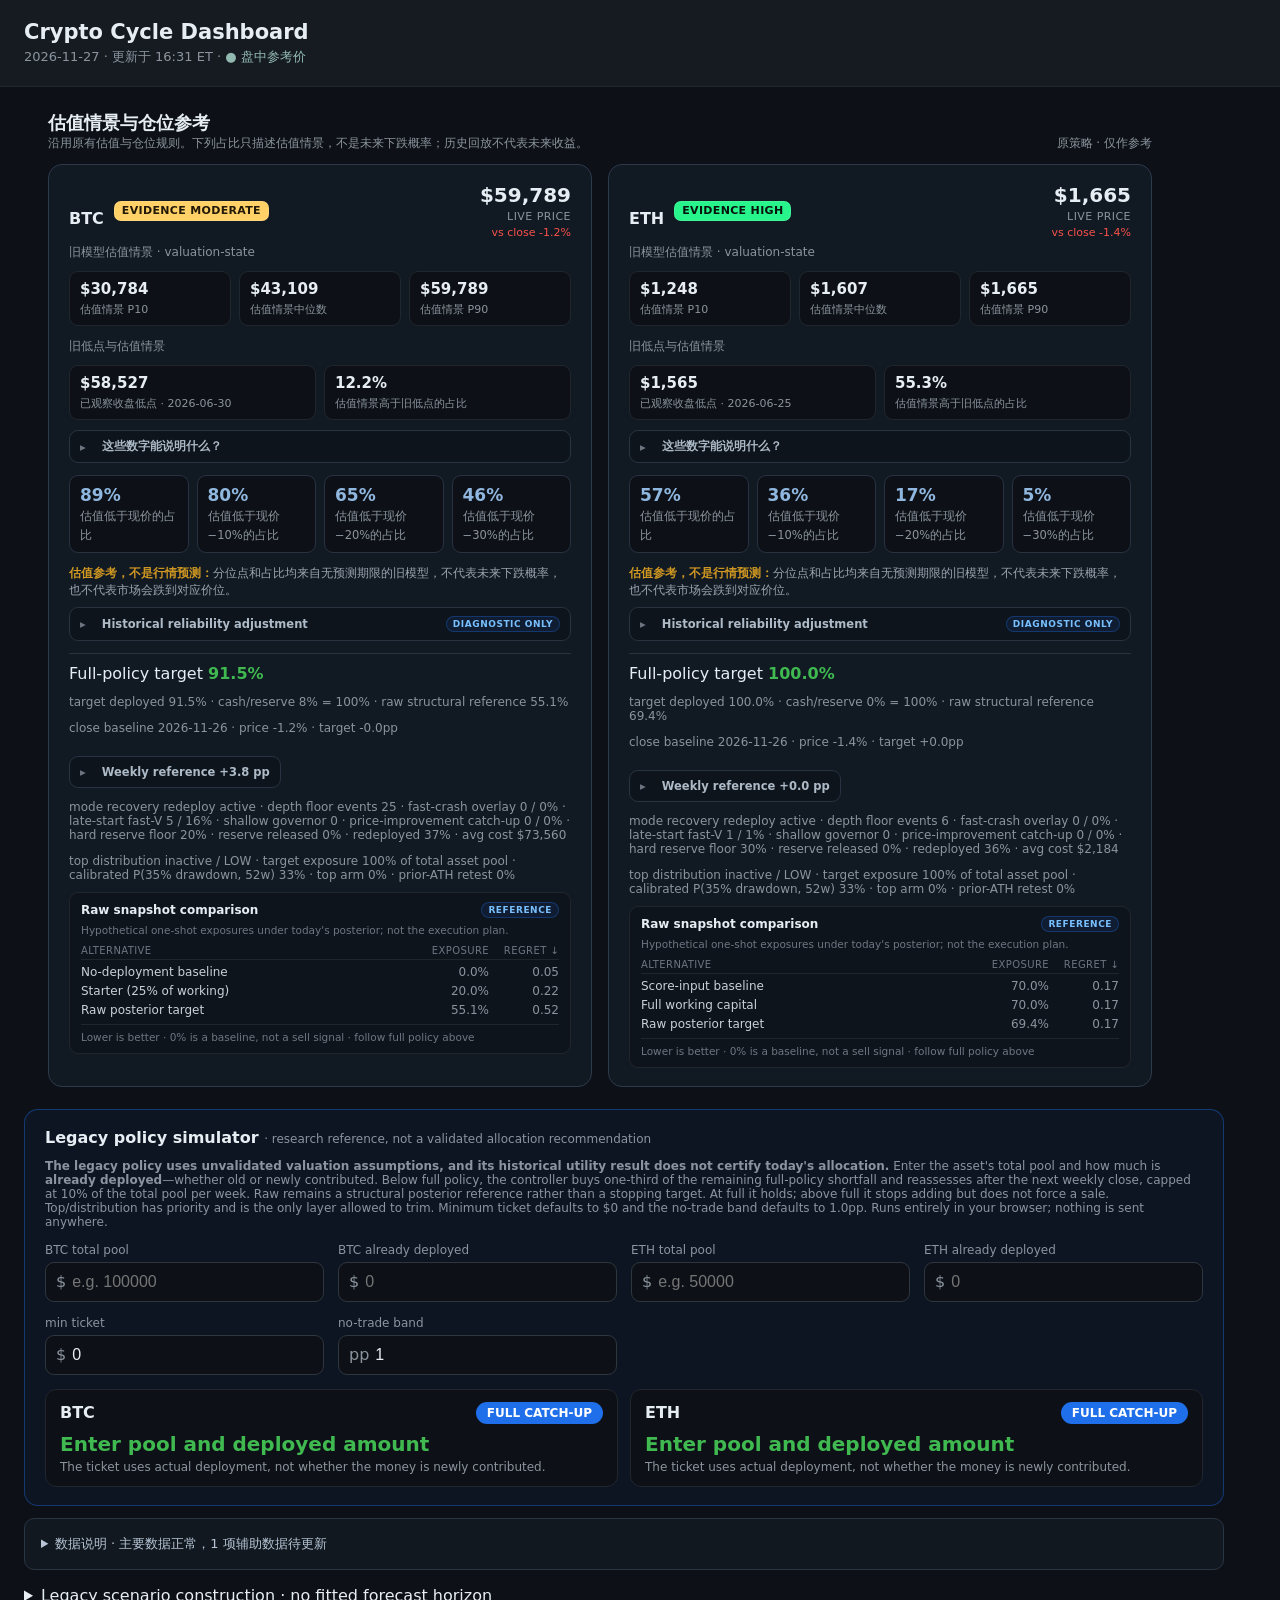
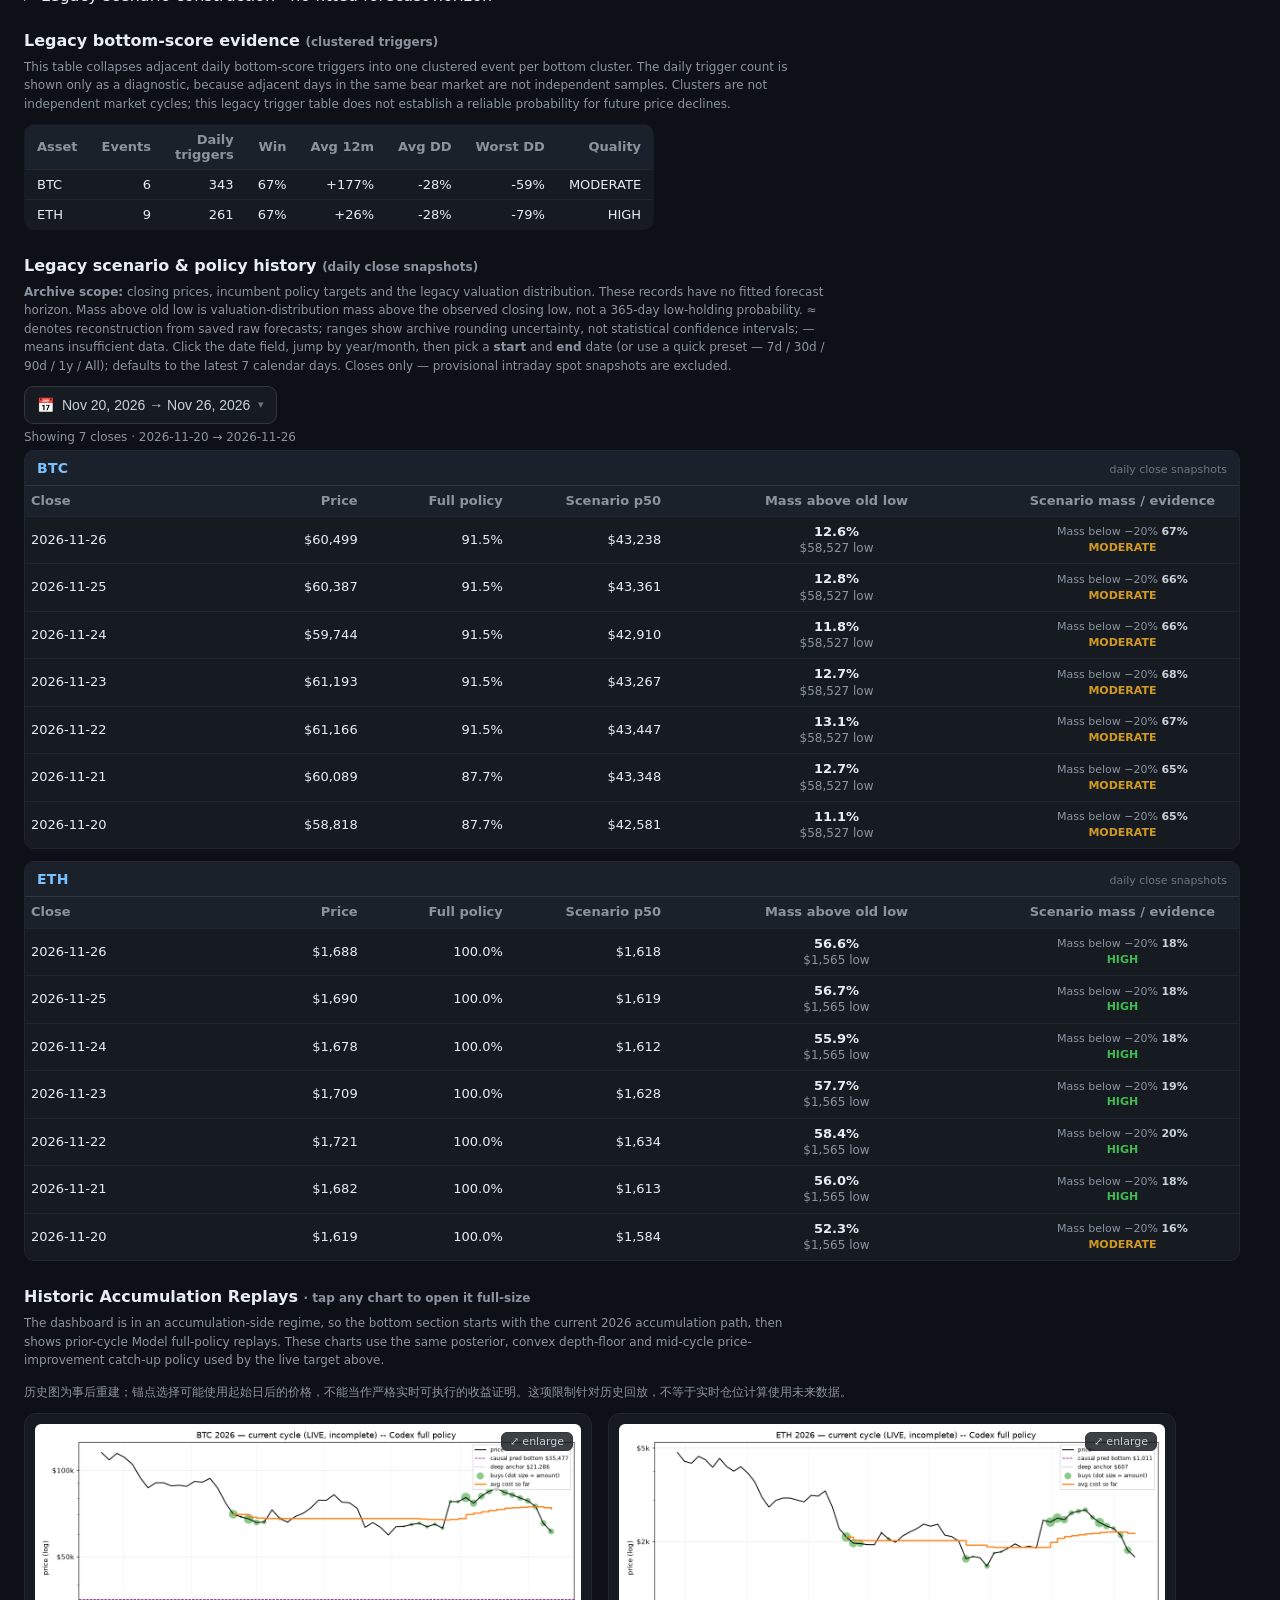
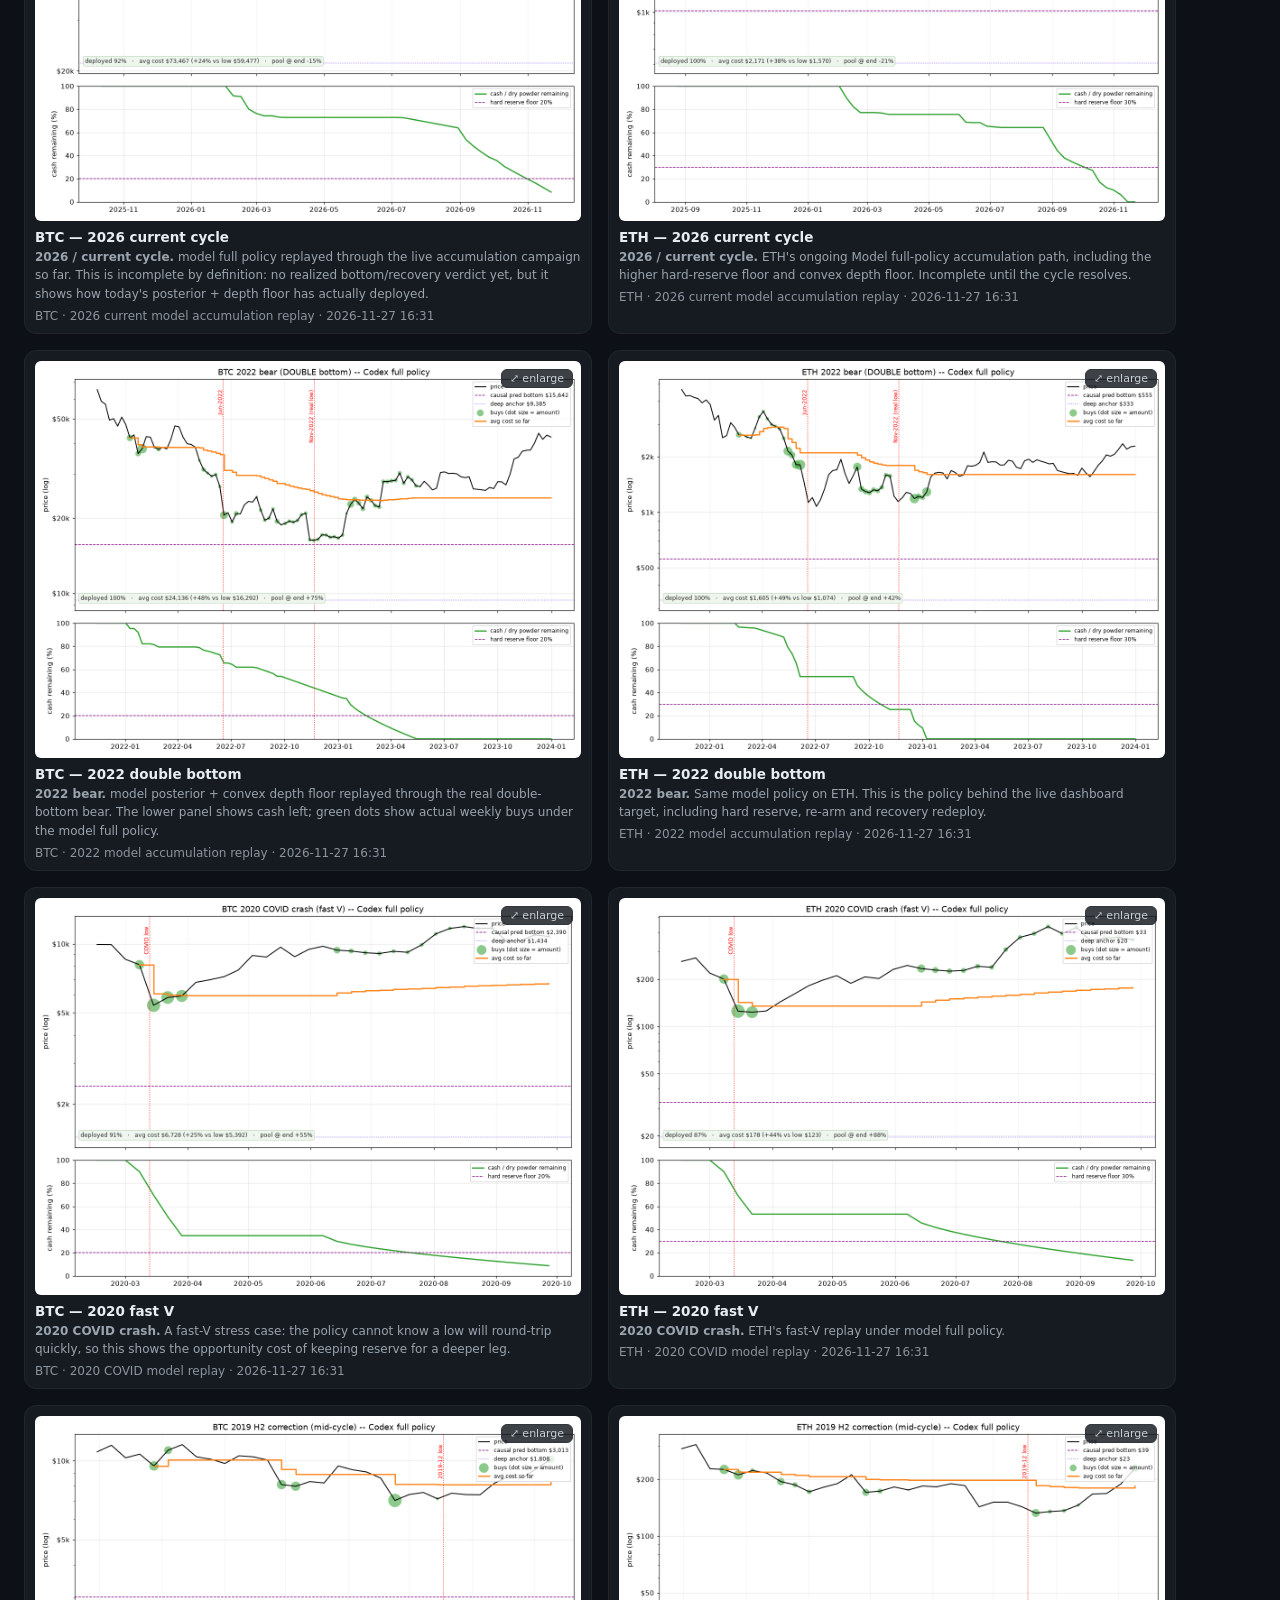
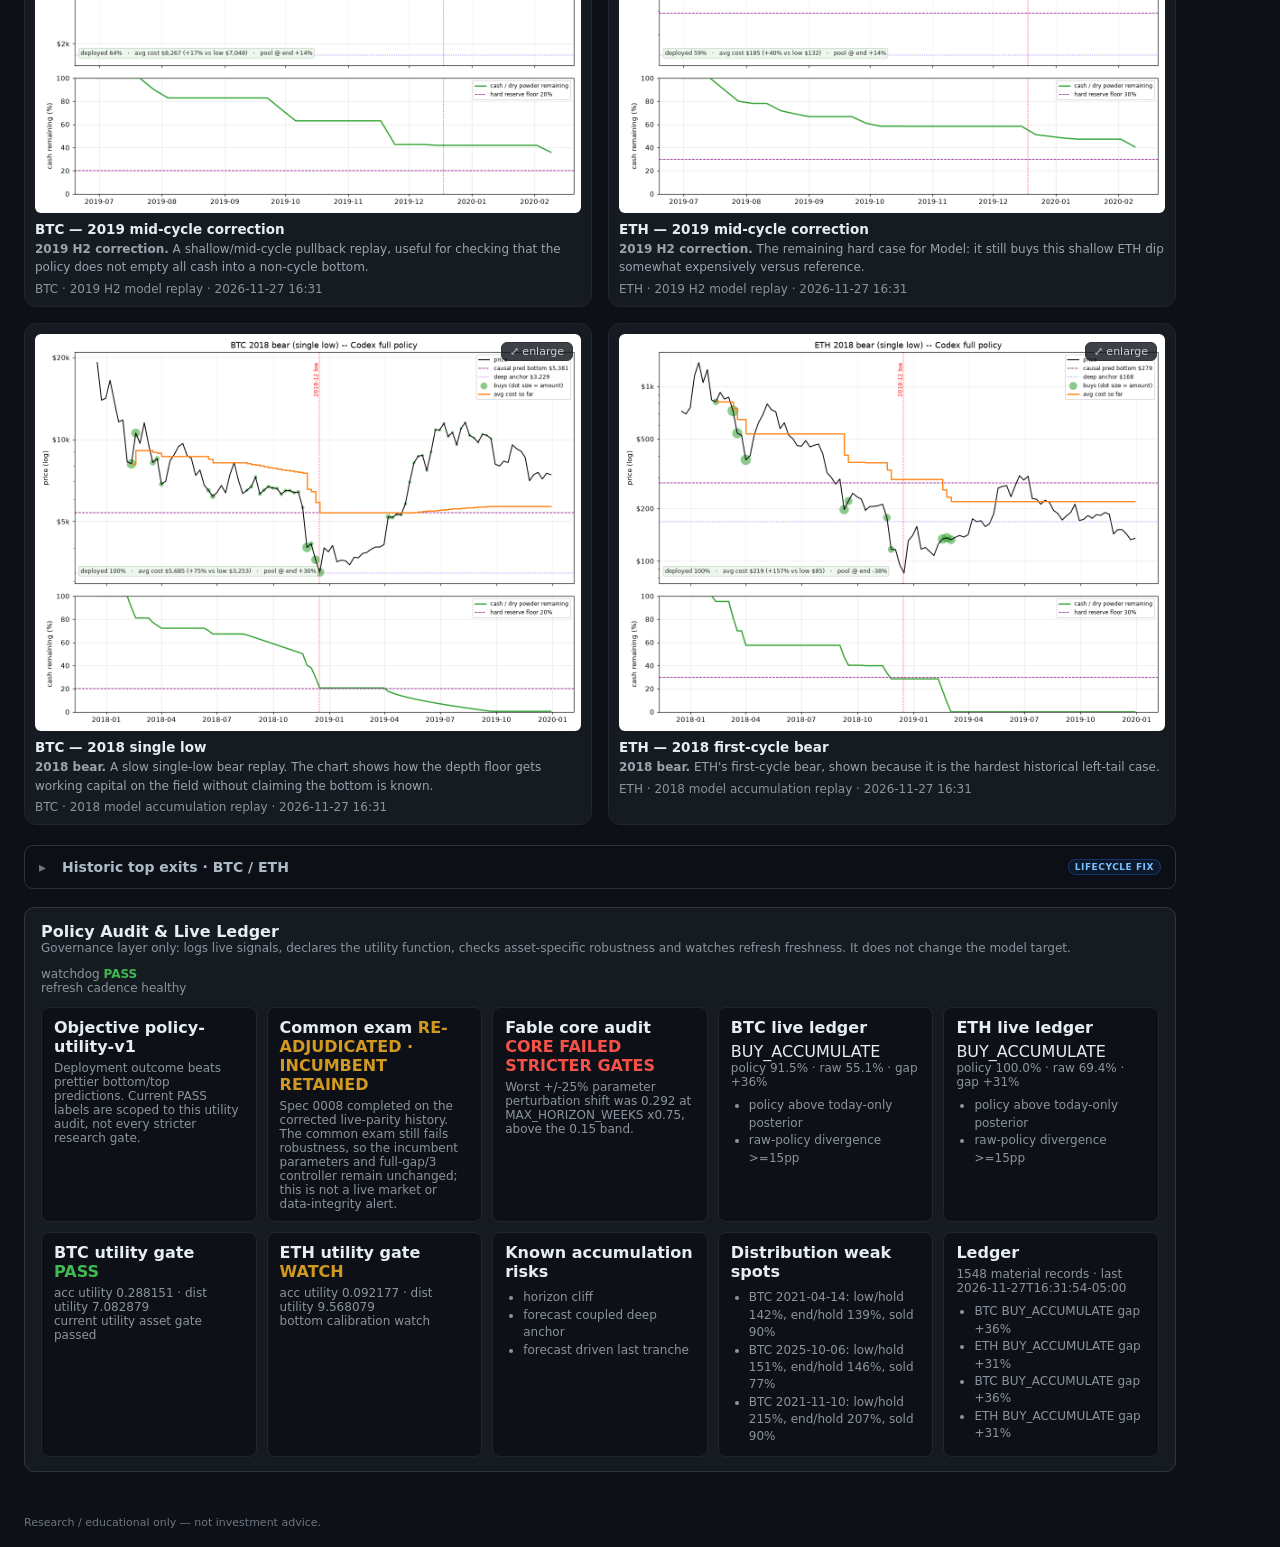
==== commit 8fe3e731: "Cloud main live 2026-11-27 16:30" ====
--- a/index.html
+++ b/index.html
@@ -337,7 +337,7 @@
 </style></head><body>
       <header>
         <div class="title">Crypto Cycle Dashboard</div>
-        <div class="meta">2026-11-27 · 更新于 14:59 ET · <span class='live'>● 盘中参考价</span></div>
+        <div class="meta">2026-11-27 · 更新于 16:31 ET · <span class='live'>● 盘中参考价</span></div>
       </header>
 
       <div class="wrap legacy-scenario-panel">
@@ -357,21 +357,21 @@
               <div class="posterior-sub">旧模型估值情景 · valuation-state</div>
             </div>
             <div class="spotbox">
-              <b>$59,857</b>
+              <b>$59,789</b>
               <span>live price</span>
-<em class='spotdelta neg' title='Versus the last close $60,499'>vs close -1.1%</em>
+<em class='spotdelta neg' title='Versus the last close $60,499'>vs close -1.2%</em>
             </div>
           </div>
           <div class="qgrid">
-            <div class="qbox"><b>$30,789</b><span>估值情景 P10</span></div>
-            <div class="qbox"><b>$43,124</b><span>估值情景中位数</span></div>
-            <div class="qbox"><b>$59,857</b><span>估值情景 P90</span></div>
+            <div class="qbox"><b>$30,784</b><span>估值情景 P10</span></div>
+            <div class="qbox"><b>$43,109</b><span>估值情景中位数</span></div>
+            <div class="qbox"><b>$59,789</b><span>估值情景 P90</span></div>
           </div>
           
           <div class="sub" style="margin-top:12px">旧低点与估值情景</div>
           <div class="qgrid timing-reference" style="grid-template-columns:repeat(2,minmax(0,1fr))">
             <div class="qbox"><b>$58,527</b><span>已观察收盘低点 · 2026-06-30</span></div>
-            <div class="qbox"><b>12.3%</b><span>估值情景高于旧低点的占比</span></div>
+            <div class="qbox"><b>12.2%</b><span>估值情景高于旧低点的占比</span></div>
           </div>
           <details class="caldiag low-survival-definition">
             <summary><span>这些数字能说明什么？</span></summary>
@@ -389,14 +389,14 @@
             <summary><span>Historical reliability adjustment</span><span class="caldiag-badge">DIAGNOSTIC ONLY</span></summary>
             <div class="caldiag-body">
               <div class="caldiag-note">Each arrow applies an independent historical reliability curve to that named event. Calibration v2 uses strictly lower prices over the next 365 complete daily closes, excludes the starting close, and recovers uncensored raw parameters. These values are not percentiles of the raw price distribution and do not feed current policy sizing. The pooled calibrated price CDF is research-only and not displayed.</div>
-              <div class="caldiag-grid"><div class='caldiag-item'><span>low &lt; spot</span><div class='caldiag-values'><b>raw 89%</b><em>&rarr; cal 89%</em></div></div><div class='caldiag-item'><span>-10%</span><div class='caldiag-values'><b>raw 80%</b><em>&rarr; cal 71%</em></div></div><div class='caldiag-item'><span>-20%</span><div class='caldiag-values'><b>raw 65%</b><em>&rarr; cal 48%</em></div></div><div class='caldiag-item'><span>-30%</span><div class='caldiag-values'><b>raw 46%</b><em>&rarr; cal 33%</em></div></div></div>
+              <div class="caldiag-grid"><div class='caldiag-item'><span>low &lt; spot</span><div class='caldiag-values'><b>raw 89%</b><em>&rarr; cal 89%</em></div></div><div class='caldiag-item'><span>-10%</span><div class='caldiag-values'><b>raw 80%</b><em>&rarr; cal 71%</em></div></div><div class='caldiag-item'><span>-20%</span><div class='caldiag-values'><b>raw 65%</b><em>&rarr; cal 47%</em></div></div><div class='caldiag-item'><span>-30%</span><div class='caldiag-values'><b>raw 46%</b><em>&rarr; cal 33%</em></div></div></div>
             </div>
           </details>
           <div class="decision">
             <div class="decision-main">
               <span>Full-policy target <b>91.5%</b></span>
               <span class="sub">target deployed 91.5% · cash/reserve 8% = 100% · raw structural reference 55.1%</span>
-<span class='sub livecmp'>close baseline 2026-11-26 · price -1.1% · target -0.0pp</span>
+<span class='sub livecmp'>close baseline 2026-11-26 · price -1.2% · target -0.0pp</span>
               <details class="caldiag policy-change"><summary><span>Weekly reference +3.8 pp</span></summary><div class="caldiag-body"><div class="caldiag-note">Week closed 2026-11-22: 87.7% → 91.5%. Regular accumulation +3.8 pp; recovery +0.0 pp. Shared weekly cap 10.0% of total capital (includes any existing fast-V allowance).</div><div class="caldiag-note">Recovery paused: bottom score re-spiked.</div><div class="caldiag-note">Activated 2026-09-06: price +35.1% above the running weekly-close low, 10 weeks since that low; cycle score 33.40 &gt; 23.20 (12 weeks earlier), with bottom/top scores 23.91/0.02.</div><div class="caldiag-note">Initial recovery schedule: 14.2% of the 62.7% cash remaining at activation, subject to the shared cap — not just the hard-reserve bucket. Recovery participation does not mean another deep decline is ruled out.</div><div class="caldiag-note">Same-anchor reference replay, not your personal order budget or necessarily the change from the previous published snapshot. Use the calculator with your existing deployment for actual sizing.</div></div></details>
               <span class="sub">mode recovery redeploy active · depth floor events 25 · fast-crash overlay 0 / 0% · late-start fast-V 5 / 16% · shallow governor 0 · price-improvement catch-up 0 / 0% · hard reserve floor 20% · reserve released 0% · redeployed 37% · avg cost $73,560</span>
               <span class="sub">top distribution inactive / LOW · target exposure 100% of total asset pool · calibrated P(35% drawdown, 52w) 33% · top arm 0% · prior-ATH retest 0%</span>
@@ -417,21 +417,21 @@
               <div class="posterior-sub">旧模型估值情景 · valuation-state</div>
             </div>
             <div class="spotbox">
-              <b>$1,670</b>
+              <b>$1,665</b>
               <span>live price</span>
-<em class='spotdelta neg' title='Versus the last close $1,688'>vs close -1.1%</em>
+<em class='spotdelta neg' title='Versus the last close $1,688'>vs close -1.4%</em>
             </div>
           </div>
           <div class="qgrid">
-            <div class="qbox"><b>$1,249</b><span>估值情景 P10</span></div>
-            <div class="qbox"><b>$1,609</b><span>估值情景中位数</span></div>
-            <div class="qbox"><b>$1,670</b><span>估值情景 P90</span></div>
+            <div class="qbox"><b>$1,248</b><span>估值情景 P10</span></div>
+            <div class="qbox"><b>$1,607</b><span>估值情景中位数</span></div>
+            <div class="qbox"><b>$1,665</b><span>估值情景 P90</span></div>
           </div>
           
           <div class="sub" style="margin-top:12px">旧低点与估值情景</div>
           <div class="qgrid timing-reference" style="grid-template-columns:repeat(2,minmax(0,1fr))">
             <div class="qbox"><b>$1,565</b><span>已观察收盘低点 · 2026-06-25</span></div>
-            <div class="qbox"><b>55.6%</b><span>估值情景高于旧低点的占比</span></div>
+            <div class="qbox"><b>55.3%</b><span>估值情景高于旧低点的占比</span></div>
           </div>
           <details class="caldiag low-survival-definition">
             <summary><span>这些数字能说明什么？</span></summary>
@@ -455,8 +455,8 @@
           <div class="decision">
             <div class="decision-main">
               <span>Full-policy target <b>100.0%</b></span>
-              <span class="sub">target deployed 100.0% · cash/reserve 0% = 100% · raw structural reference 69.3%</span>
-<span class='sub livecmp'>close baseline 2026-11-26 · price -1.1% · target +0.0pp</span>
+              <span class="sub">target deployed 100.0% · cash/reserve 0% = 100% · raw structural reference 69.4%</span>
+<span class='sub livecmp'>close baseline 2026-11-26 · price -1.4% · target +0.0pp</span>
               <details class="caldiag policy-change"><summary><span>Weekly reference +0.0 pp</span></summary><div class="caldiag-body"><div class="caldiag-note">Week closed 2026-11-22: 100.0% → 100.0%. Regular accumulation +0.0 pp; recovery +0.0 pp. Shared weekly cap 10.0% of total capital (includes any existing fast-V allowance).</div><div class="caldiag-note">Reference capital fully deployed.</div><div class="caldiag-note">Activated 2026-08-30: price +54.0% above the running weekly-close low, 9 weeks since that low; cycle score 36.79 &gt; 30.43 (12 weeks earlier), with bottom/top scores 34.06/0.00.</div><div class="caldiag-note">Initial recovery schedule: 14.2% of the 59.4% cash remaining at activation, subject to the shared cap — not just the hard-reserve bucket. Recovery participation does not mean another deep decline is ruled out.</div><div class="caldiag-note">Same-anchor reference replay, not your personal order budget or necessarily the change from the previous published snapshot. Use the calculator with your existing deployment for actual sizing.</div></div></details>
               <span class="sub">mode recovery redeploy active · depth floor events 6 · fast-crash overlay 0 / 0% · late-start fast-V 1 / 1% · shallow governor 0 · price-improvement catch-up 0 / 0% · hard reserve floor 30% · reserve released 0% · redeployed 36% · avg cost $2,184</span>
               <span class="sub">top distribution inactive / LOW · target exposure 100% of total asset pool · calibrated P(35% drawdown, 52w) 33% · top arm 0% · prior-ATH retest 0%</span>
@@ -465,7 +465,7 @@
               <div class="minirows-title"><b>Raw snapshot comparison</b><span class="minirows-badge">REFERENCE</span></div>
               <div class="minirows-caption">Hypothetical one-shot exposures under today's posterior; not the execution plan.</div>
               <div class="minirow minirow-head"><span>alternative</span><span>exposure</span><span>regret ↓</span></div>
-              <div class='minirow minirow-data'><span class='mini-scenario'>Score-input baseline</span><span>70.0%</span><span>0.18</span></div><div class='minirow minirow-data'><span class='mini-scenario'>Full working capital</span><span>70.0%</span><span>0.18</span></div><div class='minirow minirow-data'><span class='mini-scenario'>Raw posterior target</span><span>69.3%</span><span>0.18</span></div>
+              <div class='minirow minirow-data'><span class='mini-scenario'>Score-input baseline</span><span>70.0%</span><span>0.17</span></div><div class='minirow minirow-data'><span class='mini-scenario'>Full working capital</span><span>70.0%</span><span>0.17</span></div><div class='minirow minirow-data'><span class='mini-scenario'>Raw posterior target</span><span>69.4%</span><span>0.17</span></div>
               <div class="minirows-note">Lower is better · 0% is a baseline, not a sell signal · follow full policy above</div>
             </div>
           </div>
@@ -561,7 +561,7 @@
 </script></section>
 <section class="data-status" aria-label="数据说明"><details class="data-drawer"><summary>数据说明 · 主要数据正常，1 项辅助数据待更新</summary><div class="data-body"><p>这里显示每项数据的实际观察日期。辅助数据缺项不等于价格行情异常，也不代表看跌信号。</p><p>待更新或暂缺：稳定币供应量、BTC_SOPR、ETH_SOPR、BTC_REALIZED_CAP、ETH_REALIZED_CAP、BTC_FUNDING、ETH_FUNDING</p><p>实时币价不能补齐宏观或链上数据；本页的趋势事实使用已完成价格记录。</p><div class="tablewrap"><table class="d"><thead><tr><th>数据</th><th>最后观察日</th><th>状态</th><th>来源</th></tr></thead><tbody><tr><td>BTC</td><td>2026-11-26</td><td>正常</td><td>archive / legacy overlay; provenance not recorded</td></tr><tr><td>ETH</td><td>2026-11-26</td><td>正常</td><td>archive / legacy overlay; provenance not recorded</td></tr><tr><td>标普500</td><td>2026-11-24</td><td>正常</td><td><a href="https://fred.stlouisfed.org/series/SP500">FRED / S&amp;P Dow Jones Indices</a></td></tr><tr><td>纳斯达克100</td><td>2026-11-25</td><td>正常</td><td><a href="https://fred.stlouisfed.org/series/NASDAQ100">FRED / Nasdaq</a></td></tr><tr><td>联邦基金目标利率上限</td><td>2026-11-26</td><td>正常</td><td><a href="https://fred.stlouisfed.org/series/DFEDTARU">FRED / Federal Reserve</a></td></tr><tr><td>VIX</td><td>2026-11-26</td><td>正常</td><td>archive / legacy overlay; provenance not recorded</td></tr><tr><td>DXY</td><td>2026-11-27</td><td>正常</td><td>archive / legacy overlay; provenance not recorded</td></tr><tr><td>XAU</td><td>2026-11-27</td><td>正常</td><td>archive / legacy overlay; provenance not recorded</td></tr><tr><td>YC_3M10Y</td><td>2026-11-24</td><td>正常</td><td>archive / legacy overlay; provenance not recorded</td></tr><tr><td>CDX_HY</td><td>2026-11-24</td><td>正常</td><td>archive / legacy overlay; provenance not recorded</td></tr><tr><td>BTC 链上估值</td><td>2026-11-25</td><td>正常</td><td>archive / legacy overlay; provenance not recorded</td></tr><tr><td>ETH 链上估值</td><td>2026-11-25</td><td>正常</td><td>archive / legacy overlay; provenance not recorded</td></tr><tr><td>SPX_TR</td><td>2026-11-25</td><td>正常</td><td><a href="https://finance.yahoo.com/quote/%5ESP500TR/history/">Yahoo Finance</a></td></tr><tr><td>NDX_TR</td><td>2026-11-25</td><td>正常</td><td><a href="https://fred.stlouisfed.org/series/NASDAQXNDX">FRED / Nasdaq</a></td></tr><tr><td>TLT_TR</td><td>2026-11-25</td><td>正常（代理序列）</td><td><a href="https://finance.yahoo.com/quote/TLT/history/">Yahoo Finance</a></td></tr><tr><td>FEDFUNDS_LONG</td><td>2026-11-24</td><td>正常</td><td>archive / legacy overlay; provenance not recorded</td></tr><tr><td>TLT</td><td>2026-11-25</td><td>正常</td><td><a href="https://finance.yahoo.com/quote/TLT/history/">Yahoo Finance</a></td></tr><tr><td>GLD</td><td>2026-11-27</td><td>正常</td><td>archive / legacy overlay; provenance not recorded</td></tr><tr><td>BTC_SOPR</td><td>日期待确认</td><td>暂无数据</td><td>archive / legacy overlay; provenance not recorded</td></tr><tr><td>ETH_SOPR</td><td>日期待确认</td><td>暂无数据</td><td>archive / legacy overlay; provenance not recorded</td></tr><tr><td>BTC_REALIZED_CAP</td><td>日期待确认</td><td>暂无数据</td><td>archive / legacy overlay; provenance not recorded</td></tr><tr><td>ETH_REALIZED_CAP</td><td>日期待确认</td><td>暂无数据</td><td>archive / legacy overlay; provenance not recorded</td></tr><tr><td>BTC_FUNDING</td><td>日期待确认</td><td>暂无数据</td><td>archive / legacy overlay; provenance not recorded</td></tr><tr><td>ETH_FUNDING</td><td>日期待确认</td><td>暂无数据</td><td>archive / legacy overlay; provenance not recorded</td></tr><tr><td>稳定币供应量</td><td>2026-06-12</td><td>未更新</td><td>archive / legacy overlay; provenance not recorded</td></tr></tbody></table></div></div></details></section>
       <div class="wrap">
-        <details class='legacy-derivation'><summary>Legacy scenario construction · no fitted forecast horizon</summary><div class='dcard'><div class='dhead'><b>BTC</b> valuation scenario &asymp; <b>$43,124</b> <span class='neg'>(-28%)</span> 不提供未来见底日期 <span class='sub'>· range $32,302–$59,589, 2026-11-27→2027-03-09</span></div><div class='sub'>Legacy valuation-scenario median ≈ $43,124; no fitted forecast horizon. The pooled calibrated price CDF remains research-only.</div><ol class='dlist'><li><b>realized/MVRV</b> [25%]: ~$43,231 <span class='sub'>MVRV 0.82 x realized $52,691</span></li><li><b>200w-MA/Mayer</b> [50%]: ~$42,898 <span class='sub'>Mayer 0.63 x 200wMA $68,411</span></li><li><b>power-law</b> [7%]: ~$59,857 <span class='sub'>log-log support through 3 prior lows [capped at spot]</span></li><li><b>drawdown-decay</b> [12%]: ~$35,477 <span class='sub'>cycle DD 0.72 from peak $124,753</span></li><li><b>score-state</b> [6%]: ~$57,284 <span class='sub'>bottom score 92, DD progress 0.64</span></li><li><b>Timing</b>: calendar 2026-08-21 · halving 2026-10-13 · capitulation state 46% &rarr; 不提供未来见底日期</li><li><b>reference model</b>: $38,352 around 2027-02-12 <span class='sub'>(model delta +12%, -64d)</span></li><li><b>Uncertainty</b>: evidence quality MODERATE · 6 clustered events · price band 63% · timing window 102d</li></ol></div><div class='dcard'><div class='dhead'><b>ETH</b> valuation scenario &asymp; <b>$1,609</b> <span class='neg'>(-4%)</span> 不提供未来见底日期 <span class='sub'>· range $1,005–$1,670, 2026-11-27→2027-03-16</span></div><div class='sub'>Legacy valuation-scenario median ≈ $1,609; no fitted forecast horizon. The pooled calibrated price CDF remains research-only.</div><ol class='dlist'><li><b>realized/MVRV</b> [16%]: ~$1,670 <span class='sub'>MVRV 0.88 x realized $1,939 [capped at spot]</span></li><li><b>200w-MA/Mayer</b> [11%]: ~$1,670 <span class='sub'>Mayer 0.89 x 200wMA $2,561 [capped at spot]</span></li><li><b>power-law</b> [21%]: ~$1,670 <span class='sub'>log-log support through 2 prior lows [capped at spot]</span></li><li><b>drawdown-decay</b> [35%]: ~$1,558 <span class='sub'>cycle DD 0.68 from peak $4,831</span></li><li><b>score-state</b> [18%]: ~$1,633 <span class='sub'>bottom score 94, DD progress 0.78</span></li><li><b>Timing</b>: calendar 2026-06-28 · capitulation state 96% &rarr; 不提供未来见底日期</li><li><b>reference model</b>: $1,249 around 2027-01-20 <span class='sub'>(model delta +29%, -41d)</span></li><li><b>Uncertainty</b>: evidence quality HIGH · 9 clustered events · price band 41% · timing window 109d</li></ol></div></details>
+        <details class='legacy-derivation'><summary>Legacy scenario construction · no fitted forecast horizon</summary><div class='dcard'><div class='dhead'><b>BTC</b> valuation scenario &asymp; <b>$43,109</b> <span class='neg'>(-28%)</span> 不提供未来见底日期 <span class='sub'>· range $32,287–$59,542, 2026-11-27→2027-03-09</span></div><div class='sub'>Legacy valuation-scenario median ≈ $43,109; no fitted forecast horizon. The pooled calibrated price CDF remains research-only.</div><ol class='dlist'><li><b>realized/MVRV</b> [25%]: ~$43,174 <span class='sub'>MVRV 0.82 x realized $52,622</span></li><li><b>200w-MA/Mayer</b> [50%]: ~$42,898 <span class='sub'>Mayer 0.63 x 200wMA $68,410</span></li><li><b>power-law</b> [7%]: ~$59,789 <span class='sub'>log-log support through 3 prior lows [capped at spot]</span></li><li><b>drawdown-decay</b> [12%]: ~$35,477 <span class='sub'>cycle DD 0.72 from peak $124,753</span></li><li><b>score-state</b> [6%]: ~$57,225 <span class='sub'>bottom score 92, DD progress 0.64</span></li><li><b>Timing</b>: calendar 2026-08-21 · halving 2026-10-13 · capitulation state 46% &rarr; 不提供未来见底日期</li><li><b>reference model</b>: $38,321 around 2027-02-12 <span class='sub'>(model delta +12%, -64d)</span></li><li><b>Uncertainty</b>: evidence quality MODERATE · 6 clustered events · price band 63% · timing window 102d</li></ol></div><div class='dcard'><div class='dhead'><b>ETH</b> valuation scenario &asymp; <b>$1,607</b> <span class='neg'>(-3%)</span> 不提供未来见底日期 <span class='sub'>· range $1,004–$1,665, 2026-11-27→2027-03-16</span></div><div class='sub'>Legacy valuation-scenario median ≈ $1,607; no fitted forecast horizon. The pooled calibrated price CDF remains research-only.</div><ol class='dlist'><li><b>realized/MVRV</b> [16%]: ~$1,665 <span class='sub'>MVRV 0.88 x realized $1,932 [capped at spot]</span></li><li><b>200w-MA/Mayer</b> [11%]: ~$1,665 <span class='sub'>Mayer 0.89 x 200wMA $2,560 [capped at spot]</span></li><li><b>power-law</b> [21%]: ~$1,665 <span class='sub'>log-log support through 2 prior lows [capped at spot]</span></li><li><b>drawdown-decay</b> [35%]: ~$1,558 <span class='sub'>cycle DD 0.68 from peak $4,831</span></li><li><b>score-state</b> [18%]: ~$1,628 <span class='sub'>bottom score 94, DD progress 0.78</span></li><li><b>Timing</b>: calendar 2026-06-28 · capitulation state 96% &rarr; 不提供未来见底日期</li><li><b>reference model</b>: $1,246 around 2027-01-20 <span class='sub'>(model delta +29%, -41d)</span></li><li><b>Uncertainty</b>: evidence quality HIGH · 9 clustered events · price band 41% · timing window 109d</li></ol></div></details>
         <h3>Legacy bottom-score evidence <span class='sub'>(clustered triggers)</span></h3><p class='sub' style='max-width:780px;margin:-2px 0 10px;line-height:1.55'>This table collapses adjacent daily bottom-score triggers into one clustered event per bottom cluster. The daily trigger count is shown only as a diagnostic, because adjacent days in the same bear market are not independent samples. Clusters are not independent market cycles; this legacy trigger table does not establish a reliable probability for future price declines.</p><div class='tablewrap'><table class='d'><tr><th>Asset</th><th>Events</th><th>Daily triggers</th><th>Win</th><th>Avg&nbsp;12m</th><th>Avg&nbsp;DD</th><th>Worst&nbsp;DD</th><th>Quality</th></tr><tr><td>BTC</td><td>6</td><td>343</td><td>67%</td><td>+177%</td><td>-28%</td><td>-59%</td><td>MODERATE</td></tr><tr><td>ETH</td><td>9</td><td>261</td><td>67%</td><td>+26%</td><td>-28%</td><td>-79%</td><td>HIGH</td></tr></table></div>
         <h3>Legacy scenario &amp; policy history <span class='sub'>(daily close snapshots)</span></h3><p class='sub' style='max-width:820px;margin:-2px 0 10px;line-height:1.55'><b>Archive scope:</b> closing prices, incumbent policy targets and the legacy valuation distribution. These records have no fitted forecast horizon. Mass above old low is valuation-distribution mass above the observed closing low, not a 365-day low-holding probability. ≈ denotes reconstruction from saved raw forecasts; ranges show archive rounding uncertainty, not statistical confidence intervals; — means insufficient data. Click the date field, jump by year/month, then pick a <b>start</b> and <b>end</b> date (or use a quick preset — 7d / 30d / 90d / 1y / All); defaults to the latest 7 calendar days. Closes only — provisional intraday spot snapshots are excluded.</p><div class='hctl'><div class='rangepick'><button type='button' id='hist-trig' class='htrig' onclick='calToggle(event)' aria-haspopup='dialog' aria-expanded='false' disabled><span class='hcalico'>📅</span><span id='hist-trig-txt'>Loading…</span><span class='hcar'>▾</span></button><div id='hist-pop' class='hpop' role='dialog' aria-label='Pick a date range'><div class='hjump'><select id='hist-year' onchange='calJump()' aria-label='Jump to year' disabled></select><select id='hist-month' onchange='calJump()' aria-label='Jump to month' disabled></select></div><button type='button' class='hnav prev' id='hist-prev' onclick='calNav(-1)' aria-label='Previous month'>‹</button><button type='button' class='hnav next' id='hist-next' onclick='calNav(1)' aria-label='Next month'>›</button><div id='hist-grids' class='hpop-cals'></div><div class='hpre'><button type='button' class='hchip' onclick="calPreset('latest')">Latest</button><button type='button' class='hchip' onclick="calPreset('6')">7d</button><button type='button' class='hchip' onclick="calPreset('30')">30d</button><button type='button' class='hchip' onclick="calPreset('90')">90d</button><button type='button' class='hchip' onclick="calPreset('365')">1y</button><button type='button' class='hchip' onclick="calPreset('all')">All</button><span class='hpre-sp'></span><span id='hist-sel' class='sub'></span><button type='button' class='hchip hchip-go' onclick='calClose()'>Done</button></div></div></div><input type='hidden' id='hist-from'><input type='hidden' id='hist-to'></div><div id='histcap' class='sub' style='margin:6px 0'></div><div id='histwrap' style='overflow-x:auto'><div class='sub'>Loading history…</div></div><script>
 var HIST=[];
@@ -779,8 +779,8 @@
   histRender();
 }).catch(function(){var el=document.getElementById('histwrap');if(el)el.innerHTML='<div class="sub">History unavailable.</div>';});
 </script>
-        <h3>Historic Accumulation Replays <span class='sub'>· tap any chart to open it full-size</span></h3><p class='sub' style='max-width:780px;margin:-2px 0 14px;line-height:1.55'>The dashboard is in an accumulation-side regime, so the bottom section starts with the current 2026 accumulation path, then shows prior-cycle Model full-policy replays. These charts use the same posterior, convex depth-floor and mid-cycle price-improvement catch-up policy used by the live target above.</p><p class='sub'>历史图为事后重建；锚点选择可能使用起始日后的价格，不能当作严格实时可执行的收益证明。这项限制针对历史回放，不等于实时仓位计算使用未来数据。</p><div class='gallery'><figure><a class="shot" href="reports/model_deploy_BTC_2026.png?v=4f6b3fd0" target="_blank" rel="noopener"><img loading="lazy" src="reports/model_deploy_BTC_2026.png?v=4f6b3fd0" alt="BTC · 2026 current model accumulation replay"></a><figcaption><span class="takeaway">BTC — 2026 current cycle</span><span class="cap"><b>2026 / current cycle.</b> model full policy replayed through the live accumulation campaign so far. This is incomplete by definition: no realized bottom/recovery verdict yet, but it shows how today's posterior + depth floor has actually deployed.</span><span class="sub">BTC · 2026 current model accumulation replay · 2026-11-27 14:59</span></figcaption></figure><figure><a class="shot" href="reports/model_deploy_ETH_2026.png?v=8045eff2" target="_blank" rel="noopener"><img loading="lazy" src="reports/model_deploy_ETH_2026.png?v=8045eff2" alt="ETH · 2026 current model accumulation replay"></a><figcaption><span class="takeaway">ETH — 2026 current cycle</span><span class="cap"><b>2026 / current cycle.</b> ETH's ongoing Model full-policy accumulation path, including the higher hard-reserve floor and convex depth floor. Incomplete until the cycle resolves.</span><span class="sub">ETH · 2026 current model accumulation replay · 2026-11-27 14:59</span></figcaption></figure><figure><a class="shot" href="reports/model_deploy_BTC_2022.png?v=924f6a9e" target="_blank" rel="noopener"><img loading="lazy" src="reports/model_deploy_BTC_2022.png?v=924f6a9e" alt="BTC · 2022 model accumulation replay"></a><figcaption><span class="takeaway">BTC — 2022 double bottom</span><span class="cap"><b>2022 bear.</b> model posterior + convex depth floor replayed through the real double-bottom bear. The lower panel shows cash left; green dots show actual weekly buys under the model full policy.</span><span class="sub">BTC · 2022 model accumulation replay · 2026-11-27 14:59</span></figcaption></figure><figure><a class="shot" href="reports/model_deploy_ETH_2022.png?v=98218029" target="_blank" rel="noopener"><img loading="lazy" src="reports/model_deploy_ETH_2022.png?v=98218029" alt="ETH · 2022 model accumulation replay"></a><figcaption><span class="takeaway">ETH — 2022 double bottom</span><span class="cap"><b>2022 bear.</b> Same model policy on ETH. This is the policy behind the live dashboard target, including hard reserve, re-arm and recovery redeploy.</span><span class="sub">ETH · 2022 model accumulation replay · 2026-11-27 14:59</span></figcaption></figure><figure><a class="shot" href="reports/model_deploy_BTC_2020covid.png?v=7aeb7a93" target="_blank" rel="noopener"><img loading="lazy" src="reports/model_deploy_BTC_2020covid.png?v=7aeb7a93" alt="BTC · 2020 COVID model replay"></a><figcaption><span class="takeaway">BTC — 2020 fast V</span><span class="cap"><b>2020 COVID crash.</b> A fast-V stress case: the policy cannot know a low will round-trip quickly, so this shows the opportunity cost of keeping reserve for a deeper leg.</span><span class="sub">BTC · 2020 COVID model replay · 2026-11-27 14:59</span></figcaption></figure><figure><a class="shot" href="reports/model_deploy_ETH_2020covid.png?v=e472a12b" target="_blank" rel="noopener"><img loading="lazy" src="reports/model_deploy_ETH_2020covid.png?v=e472a12b" alt="ETH · 2020 COVID model replay"></a><figcaption><span class="takeaway">ETH — 2020 fast V</span><span class="cap"><b>2020 COVID crash.</b> ETH's fast-V replay under model full policy.</span><span class="sub">ETH · 2020 COVID model replay · 2026-11-27 14:59</span></figcaption></figure><figure><a class="shot" href="reports/model_deploy_BTC_2019.png?v=b8066dc7" target="_blank" rel="noopener"><img loading="lazy" src="reports/model_deploy_BTC_2019.png?v=b8066dc7" alt="BTC · 2019 H2 model replay"></a><figcaption><span class="takeaway">BTC — 2019 mid-cycle correction</span><span class="cap"><b>2019 H2 correction.</b> A shallow/mid-cycle pullback replay, useful for checking that the policy does not empty all cash into a non-cycle bottom.</span><span class="sub">BTC · 2019 H2 model replay · 2026-11-27 14:59</span></figcaption></figure><figure><a class="shot" href="reports/model_deploy_ETH_2019.png?v=7e216693" target="_blank" rel="noopener"><img loading="lazy" src="reports/model_deploy_ETH_2019.png?v=7e216693" alt="ETH · 2019 H2 model replay"></a><figcaption><span class="takeaway">ETH — 2019 mid-cycle correction</span><span class="cap"><b>2019 H2 correction.</b> The remaining hard case for Model: it still buys this shallow ETH dip somewhat expensively versus reference.</span><span class="sub">ETH · 2019 H2 model replay · 2026-11-27 14:59</span></figcaption></figure><figure><a class="shot" href="reports/model_deploy_BTC_2018.png?v=d29c093f" target="_blank" rel="noopener"><img loading="lazy" src="reports/model_deploy_BTC_2018.png?v=d29c093f" alt="BTC · 2018 model accumulation replay"></a><figcaption><span class="takeaway">BTC — 2018 single low</span><span class="cap"><b>2018 bear.</b> A slow single-low bear replay. The chart shows how the depth floor gets working capital on the field without claiming the bottom is known.</span><span class="sub">BTC · 2018 model accumulation replay · 2026-11-27 14:59</span></figcaption></figure><figure><a class="shot" href="reports/model_deploy_ETH_2018.png?v=0282dbe3" target="_blank" rel="noopener"><img loading="lazy" src="reports/model_deploy_ETH_2018.png?v=0282dbe3" alt="ETH · 2018 model accumulation replay"></a><figcaption><span class="takeaway">ETH — 2018 first-cycle bear</span><span class="cap"><b>2018 bear.</b> ETH's first-cycle bear, shown because it is the hardest historical left-tail case.</span><span class="sub">ETH · 2018 model accumulation replay · 2026-11-27 14:59</span></figcaption></figure></div><details class="caldiag top-history" id="top-history"><summary><span>Historic top exits · BTC / ETH</span><span class="caldiag-badge">LIFECYCLE FIX</span></summary><div class="top-history-body"><p class='sub' style='max-width:880px;line-height:1.55'>Lifecycle-scoped exits: an expired, unarmed top signal can no longer trigger a fresh sell. Already-armed trailing stops remain active, including on a sharp drop. Each known-top window starts fully invested and is replayed independently, before fees; these are not continuous-account returns. The green line is the signal keep target before stateful stops; trade markers use the full executor. Current accumulation targets and the weekly calculator are unchanged. <a href="reports/distribution_replay.json" target="_blank" rel="noopener">Replay records ↗</a></p><div class='gallery'><figure><a class="shot" href="reports/model_distribution_BTC_history.png?v=b582501e" target="_blank" rel="noopener"><img loading="lazy" src="reports/model_distribution_BTC_history.png?v=b582501e" alt="BTC · distribution history"></a><figcaption><span class="takeaway">BTC — historic top exits</span><span class="cap">Model top posterior: known-cycle tops, partial trims, average sell price, drawdown risk and keep target.</span><span class="sub">BTC · distribution history · 2026-11-27 14:59</span></figcaption></figure><figure><a class="shot" href="reports/model_distribution_ETH_history.png?v=ceb9e4a3" target="_blank" rel="noopener"><img loading="lazy" src="reports/model_distribution_ETH_history.png?v=ceb9e4a3" alt="ETH · distribution history"></a><figcaption><span class="takeaway">ETH — historic top exits</span><span class="cap">Model distribution replay for ETH: partial-trim policy rather than one exact-top all-out call.</span><span class="sub">ETH · distribution history · 2026-11-27 14:59</span></figcaption></figure></div></div></details>
-        <section class='audit'><div class='audit-head'><div><h3 style='margin:0'>Policy Audit & Live Ledger</h3><div class='sub'>Governance layer only: logs live signals, declares the utility function, checks asset-specific robustness and watches refresh freshness. It does not change the model target.</div></div><div class='sub'>watchdog <span class='badge-pass'>PASS</span><br>refresh cadence healthy</div></div><div class='audit-grid'><div class='audit-card'><b>Objective policy-utility-v1</b><div class='sub'>Deployment outcome beats prettier bottom/top predictions. Current PASS labels are scoped to this utility audit, not every stricter research gate.</div></div><div class='audit-card'><b>Common exam <span class='badge-watch'>RE-ADJUDICATED · INCUMBENT RETAINED</span></b><div class='sub'>Spec 0008 completed on the corrected live-parity history. The common exam still fails robustness, so the incumbent parameters and full-gap/3 controller remain unchanged; this is not a live market or data-integrity alert.</div></div><div class='audit-card'><b>Fable core audit <span class='badge-fail'>CORE FAILED STRICTER GATES</span></b><div class='sub'>Worst +/-25% parameter perturbation shift was 0.292 at MAX_HORIZON_WEEKS x0.75, above the 0.15 band.</div></div><div class='audit-card'><b>BTC live ledger</b><div>BUY_ACCUMULATE</div><div class='sub'>policy 91.5% · raw 55.1% · gap +36%</div><ul class='audit-list'><li>policy above today-only posterior</li><li>raw-policy divergence &gt;=15pp</li></ul></div><div class='audit-card'><b>ETH live ledger</b><div>BUY_ACCUMULATE</div><div class='sub'>policy 100.0% · raw 69.3% · gap +31%</div><ul class='audit-list'><li>policy above today-only posterior</li><li>raw-policy divergence &gt;=15pp</li></ul></div><div class='audit-card'><b>BTC utility gate <span class='badge-pass'>PASS</span></b><div class='sub'>acc utility 0.288151 · dist utility 7.082879</div><div class='sub'>current utility asset gate passed</div></div><div class='audit-card'><b>ETH utility gate <span class='badge-watch'>WATCH</span></b><div class='sub'>acc utility 0.092177 · dist utility 9.568079</div><div class='sub'>bottom calibration watch</div></div><div class='audit-card'><b>Known accumulation risks</b><ul class='audit-list'><li>horizon cliff</li><li>forecast coupled deep anchor</li><li>forecast driven last tranche</li></ul></div><div class='audit-card'><b>Distribution weak spots</b><ul class='audit-list'><li>BTC 2021-04-14: low/hold 142%, end/hold 139%, sold 90%</li><li>BTC 2025-10-06: low/hold 151%, end/hold 146%, sold 77%</li><li>BTC 2021-11-10: low/hold 215%, end/hold 207%, sold 90%</li></ul></div><div class='audit-card'><b>Ledger</b><div class='sub'>1547 material records · last 2026-11-27T14:59:58-05:00</div><ul class='audit-list'><li>BTC BUY_ACCUMULATE gap +38%</li><li>ETH BUY_ACCUMULATE gap +32%</li><li>BTC BUY_ACCUMULATE gap +36%</li><li>ETH BUY_ACCUMULATE gap +31%</li></ul></div></div></section>
+        <h3>Historic Accumulation Replays <span class='sub'>· tap any chart to open it full-size</span></h3><p class='sub' style='max-width:780px;margin:-2px 0 14px;line-height:1.55'>The dashboard is in an accumulation-side regime, so the bottom section starts with the current 2026 accumulation path, then shows prior-cycle Model full-policy replays. These charts use the same posterior, convex depth-floor and mid-cycle price-improvement catch-up policy used by the live target above.</p><p class='sub'>历史图为事后重建；锚点选择可能使用起始日后的价格，不能当作严格实时可执行的收益证明。这项限制针对历史回放，不等于实时仓位计算使用未来数据。</p><div class='gallery'><figure><a class="shot" href="reports/model_deploy_BTC_2026.png?v=4f6b3fd0" target="_blank" rel="noopener"><img loading="lazy" src="reports/model_deploy_BTC_2026.png?v=4f6b3fd0" alt="BTC · 2026 current model accumulation replay"></a><figcaption><span class="takeaway">BTC — 2026 current cycle</span><span class="cap"><b>2026 / current cycle.</b> model full policy replayed through the live accumulation campaign so far. This is incomplete by definition: no realized bottom/recovery verdict yet, but it shows how today's posterior + depth floor has actually deployed.</span><span class="sub">BTC · 2026 current model accumulation replay · 2026-11-27 16:31</span></figcaption></figure><figure><a class="shot" href="reports/model_deploy_ETH_2026.png?v=8045eff2" target="_blank" rel="noopener"><img loading="lazy" src="reports/model_deploy_ETH_2026.png?v=8045eff2" alt="ETH · 2026 current model accumulation replay"></a><figcaption><span class="takeaway">ETH — 2026 current cycle</span><span class="cap"><b>2026 / current cycle.</b> ETH's ongoing Model full-policy accumulation path, including the higher hard-reserve floor and convex depth floor. Incomplete until the cycle resolves.</span><span class="sub">ETH · 2026 current model accumulation replay · 2026-11-27 16:31</span></figcaption></figure><figure><a class="shot" href="reports/model_deploy_BTC_2022.png?v=924f6a9e" target="_blank" rel="noopener"><img loading="lazy" src="reports/model_deploy_BTC_2022.png?v=924f6a9e" alt="BTC · 2022 model accumulation replay"></a><figcaption><span class="takeaway">BTC — 2022 double bottom</span><span class="cap"><b>2022 bear.</b> model posterior + convex depth floor replayed through the real double-bottom bear. The lower panel shows cash left; green dots show actual weekly buys under the model full policy.</span><span class="sub">BTC · 2022 model accumulation replay · 2026-11-27 16:31</span></figcaption></figure><figure><a class="shot" href="reports/model_deploy_ETH_2022.png?v=98218029" target="_blank" rel="noopener"><img loading="lazy" src="reports/model_deploy_ETH_2022.png?v=98218029" alt="ETH · 2022 model accumulation replay"></a><figcaption><span class="takeaway">ETH — 2022 double bottom</span><span class="cap"><b>2022 bear.</b> Same model policy on ETH. This is the policy behind the live dashboard target, including hard reserve, re-arm and recovery redeploy.</span><span class="sub">ETH · 2022 model accumulation replay · 2026-11-27 16:31</span></figcaption></figure><figure><a class="shot" href="reports/model_deploy_BTC_2020covid.png?v=7aeb7a93" target="_blank" rel="noopener"><img loading="lazy" src="reports/model_deploy_BTC_2020covid.png?v=7aeb7a93" alt="BTC · 2020 COVID model replay"></a><figcaption><span class="takeaway">BTC — 2020 fast V</span><span class="cap"><b>2020 COVID crash.</b> A fast-V stress case: the policy cannot know a low will round-trip quickly, so this shows the opportunity cost of keeping reserve for a deeper leg.</span><span class="sub">BTC · 2020 COVID model replay · 2026-11-27 16:31</span></figcaption></figure><figure><a class="shot" href="reports/model_deploy_ETH_2020covid.png?v=e472a12b" target="_blank" rel="noopener"><img loading="lazy" src="reports/model_deploy_ETH_2020covid.png?v=e472a12b" alt="ETH · 2020 COVID model replay"></a><figcaption><span class="takeaway">ETH — 2020 fast V</span><span class="cap"><b>2020 COVID crash.</b> ETH's fast-V replay under model full policy.</span><span class="sub">ETH · 2020 COVID model replay · 2026-11-27 16:31</span></figcaption></figure><figure><a class="shot" href="reports/model_deploy_BTC_2019.png?v=b8066dc7" target="_blank" rel="noopener"><img loading="lazy" src="reports/model_deploy_BTC_2019.png?v=b8066dc7" alt="BTC · 2019 H2 model replay"></a><figcaption><span class="takeaway">BTC — 2019 mid-cycle correction</span><span class="cap"><b>2019 H2 correction.</b> A shallow/mid-cycle pullback replay, useful for checking that the policy does not empty all cash into a non-cycle bottom.</span><span class="sub">BTC · 2019 H2 model replay · 2026-11-27 16:31</span></figcaption></figure><figure><a class="shot" href="reports/model_deploy_ETH_2019.png?v=7e216693" target="_blank" rel="noopener"><img loading="lazy" src="reports/model_deploy_ETH_2019.png?v=7e216693" alt="ETH · 2019 H2 model replay"></a><figcaption><span class="takeaway">ETH — 2019 mid-cycle correction</span><span class="cap"><b>2019 H2 correction.</b> The remaining hard case for Model: it still buys this shallow ETH dip somewhat expensively versus reference.</span><span class="sub">ETH · 2019 H2 model replay · 2026-11-27 16:31</span></figcaption></figure><figure><a class="shot" href="reports/model_deploy_BTC_2018.png?v=f1c43504" target="_blank" rel="noopener"><img loading="lazy" src="reports/model_deploy_BTC_2018.png?v=f1c43504" alt="BTC · 2018 model accumulation replay"></a><figcaption><span class="takeaway">BTC — 2018 single low</span><span class="cap"><b>2018 bear.</b> A slow single-low bear replay. The chart shows how the depth floor gets working capital on the field without claiming the bottom is known.</span><span class="sub">BTC · 2018 model accumulation replay · 2026-11-27 16:31</span></figcaption></figure><figure><a class="shot" href="reports/model_deploy_ETH_2018.png?v=0282dbe3" target="_blank" rel="noopener"><img loading="lazy" src="reports/model_deploy_ETH_2018.png?v=0282dbe3" alt="ETH · 2018 model accumulation replay"></a><figcaption><span class="takeaway">ETH — 2018 first-cycle bear</span><span class="cap"><b>2018 bear.</b> ETH's first-cycle bear, shown because it is the hardest historical left-tail case.</span><span class="sub">ETH · 2018 model accumulation replay · 2026-11-27 16:31</span></figcaption></figure></div><details class="caldiag top-history" id="top-history"><summary><span>Historic top exits · BTC / ETH</span><span class="caldiag-badge">LIFECYCLE FIX</span></summary><div class="top-history-body"><p class='sub' style='max-width:880px;line-height:1.55'>Lifecycle-scoped exits: an expired, unarmed top signal can no longer trigger a fresh sell. Already-armed trailing stops remain active, including on a sharp drop. Each known-top window starts fully invested and is replayed independently, before fees; these are not continuous-account returns. The green line is the signal keep target before stateful stops; trade markers use the full executor. Current accumulation targets and the weekly calculator are unchanged. <a href="reports/distribution_replay.json" target="_blank" rel="noopener">Replay records ↗</a></p><div class='gallery'><figure><a class="shot" href="reports/model_distribution_BTC_history.png?v=b582501e" target="_blank" rel="noopener"><img loading="lazy" src="reports/model_distribution_BTC_history.png?v=b582501e" alt="BTC · distribution history"></a><figcaption><span class="takeaway">BTC — historic top exits</span><span class="cap">Model top posterior: known-cycle tops, partial trims, average sell price, drawdown risk and keep target.</span><span class="sub">BTC · distribution history · 2026-11-27 16:31</span></figcaption></figure><figure><a class="shot" href="reports/model_distribution_ETH_history.png?v=ceb9e4a3" target="_blank" rel="noopener"><img loading="lazy" src="reports/model_distribution_ETH_history.png?v=ceb9e4a3" alt="ETH · distribution history"></a><figcaption><span class="takeaway">ETH — historic top exits</span><span class="cap">Model distribution replay for ETH: partial-trim policy rather than one exact-top all-out call.</span><span class="sub">ETH · distribution history · 2026-11-27 16:31</span></figcaption></figure></div></div></details>
+        <section class='audit'><div class='audit-head'><div><h3 style='margin:0'>Policy Audit & Live Ledger</h3><div class='sub'>Governance layer only: logs live signals, declares the utility function, checks asset-specific robustness and watches refresh freshness. It does not change the model target.</div></div><div class='sub'>watchdog <span class='badge-pass'>PASS</span><br>refresh cadence healthy</div></div><div class='audit-grid'><div class='audit-card'><b>Objective policy-utility-v1</b><div class='sub'>Deployment outcome beats prettier bottom/top predictions. Current PASS labels are scoped to this utility audit, not every stricter research gate.</div></div><div class='audit-card'><b>Common exam <span class='badge-watch'>RE-ADJUDICATED · INCUMBENT RETAINED</span></b><div class='sub'>Spec 0008 completed on the corrected live-parity history. The common exam still fails robustness, so the incumbent parameters and full-gap/3 controller remain unchanged; this is not a live market or data-integrity alert.</div></div><div class='audit-card'><b>Fable core audit <span class='badge-fail'>CORE FAILED STRICTER GATES</span></b><div class='sub'>Worst +/-25% parameter perturbation shift was 0.292 at MAX_HORIZON_WEEKS x0.75, above the 0.15 band.</div></div><div class='audit-card'><b>BTC live ledger</b><div>BUY_ACCUMULATE</div><div class='sub'>policy 91.5% · raw 55.1% · gap +36%</div><ul class='audit-list'><li>policy above today-only posterior</li><li>raw-policy divergence &gt;=15pp</li></ul></div><div class='audit-card'><b>ETH live ledger</b><div>BUY_ACCUMULATE</div><div class='sub'>policy 100.0% · raw 69.4% · gap +31%</div><ul class='audit-list'><li>policy above today-only posterior</li><li>raw-policy divergence &gt;=15pp</li></ul></div><div class='audit-card'><b>BTC utility gate <span class='badge-pass'>PASS</span></b><div class='sub'>acc utility 0.288151 · dist utility 7.082879</div><div class='sub'>current utility asset gate passed</div></div><div class='audit-card'><b>ETH utility gate <span class='badge-watch'>WATCH</span></b><div class='sub'>acc utility 0.092177 · dist utility 9.568079</div><div class='sub'>bottom calibration watch</div></div><div class='audit-card'><b>Known accumulation risks</b><ul class='audit-list'><li>horizon cliff</li><li>forecast coupled deep anchor</li><li>forecast driven last tranche</li></ul></div><div class='audit-card'><b>Distribution weak spots</b><ul class='audit-list'><li>BTC 2021-04-14: low/hold 142%, end/hold 139%, sold 90%</li><li>BTC 2025-10-06: low/hold 151%, end/hold 146%, sold 77%</li><li>BTC 2021-11-10: low/hold 215%, end/hold 207%, sold 90%</li></ul></div><div class='audit-card'><b>Ledger</b><div class='sub'>1548 material records · last 2026-11-27T16:31:54-05:00</div><ul class='audit-list'><li>BTC BUY_ACCUMULATE gap +36%</li><li>ETH BUY_ACCUMULATE gap +31%</li><li>BTC BUY_ACCUMULATE gap +36%</li><li>ETH BUY_ACCUMULATE gap +31%</li></ul></div></div></section>
         
       </div>
       <footer>Research / educational only — not investment advice.</footer></body></html>
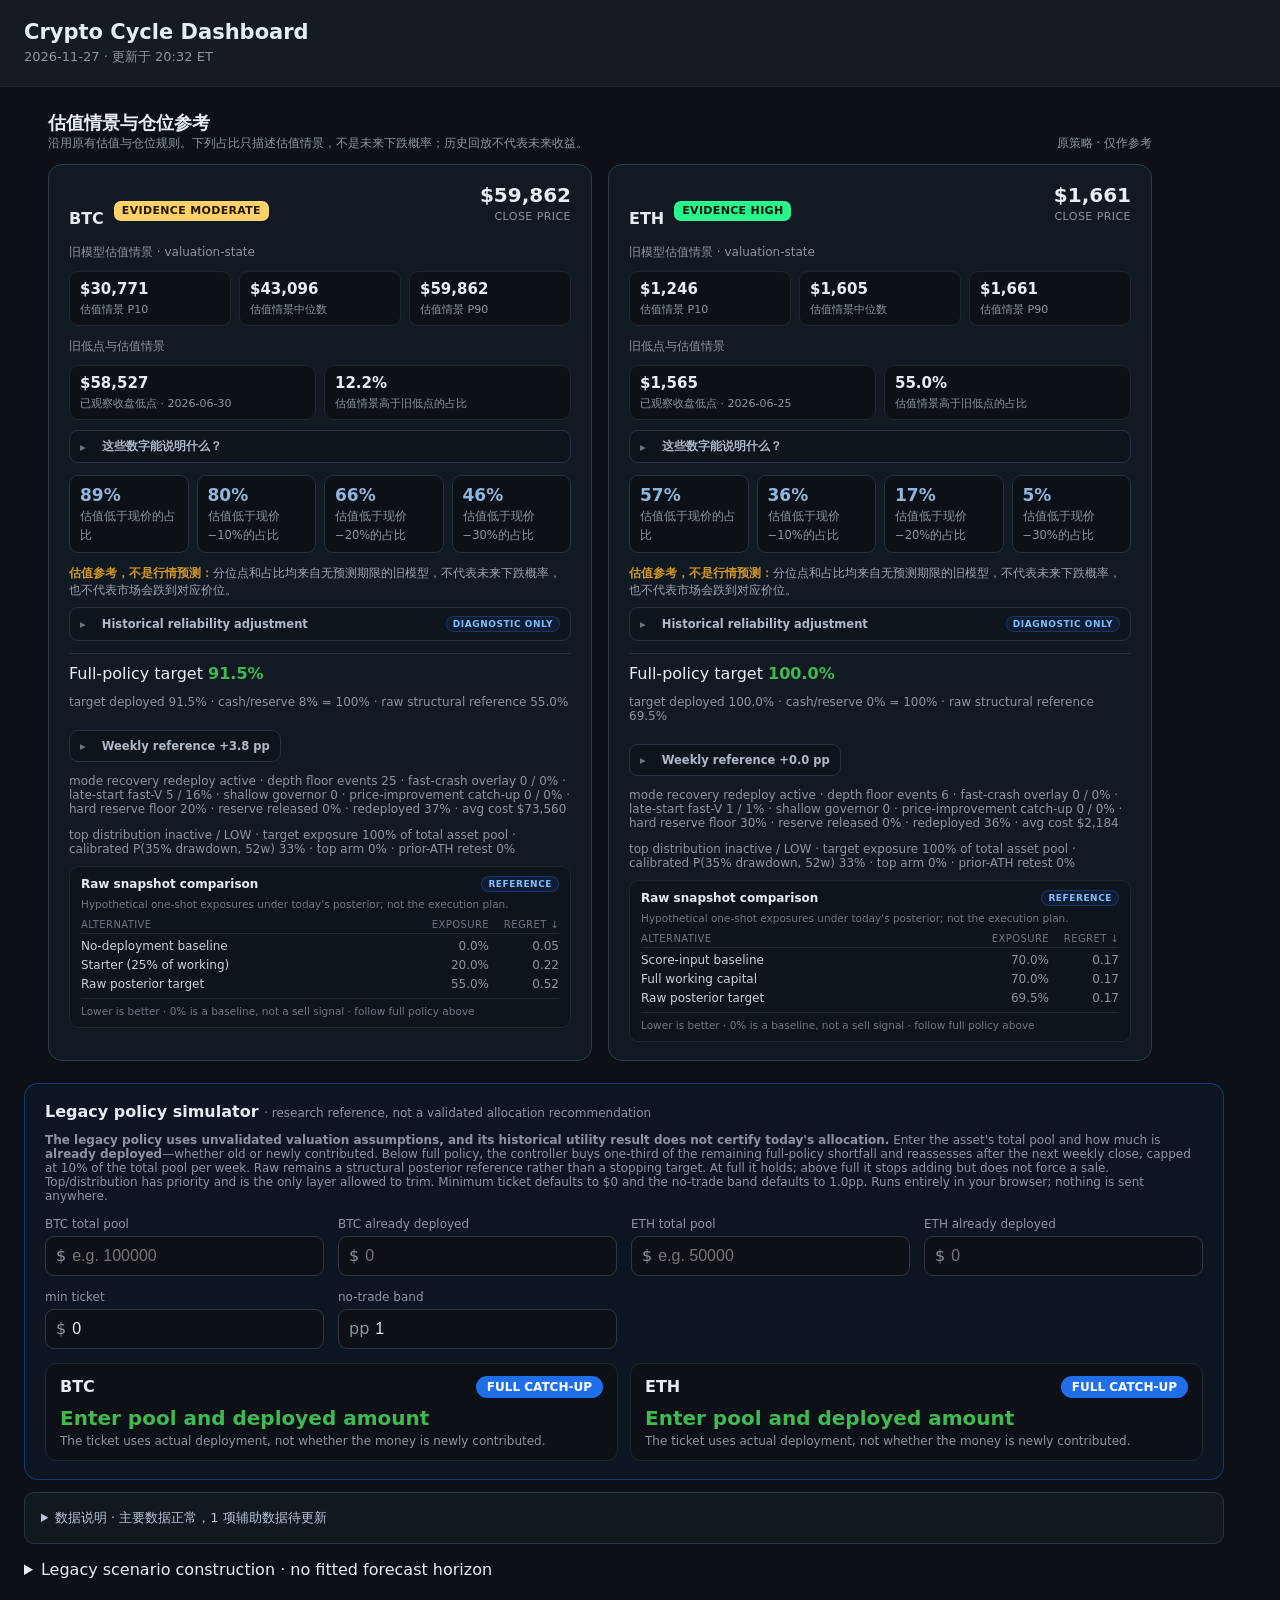
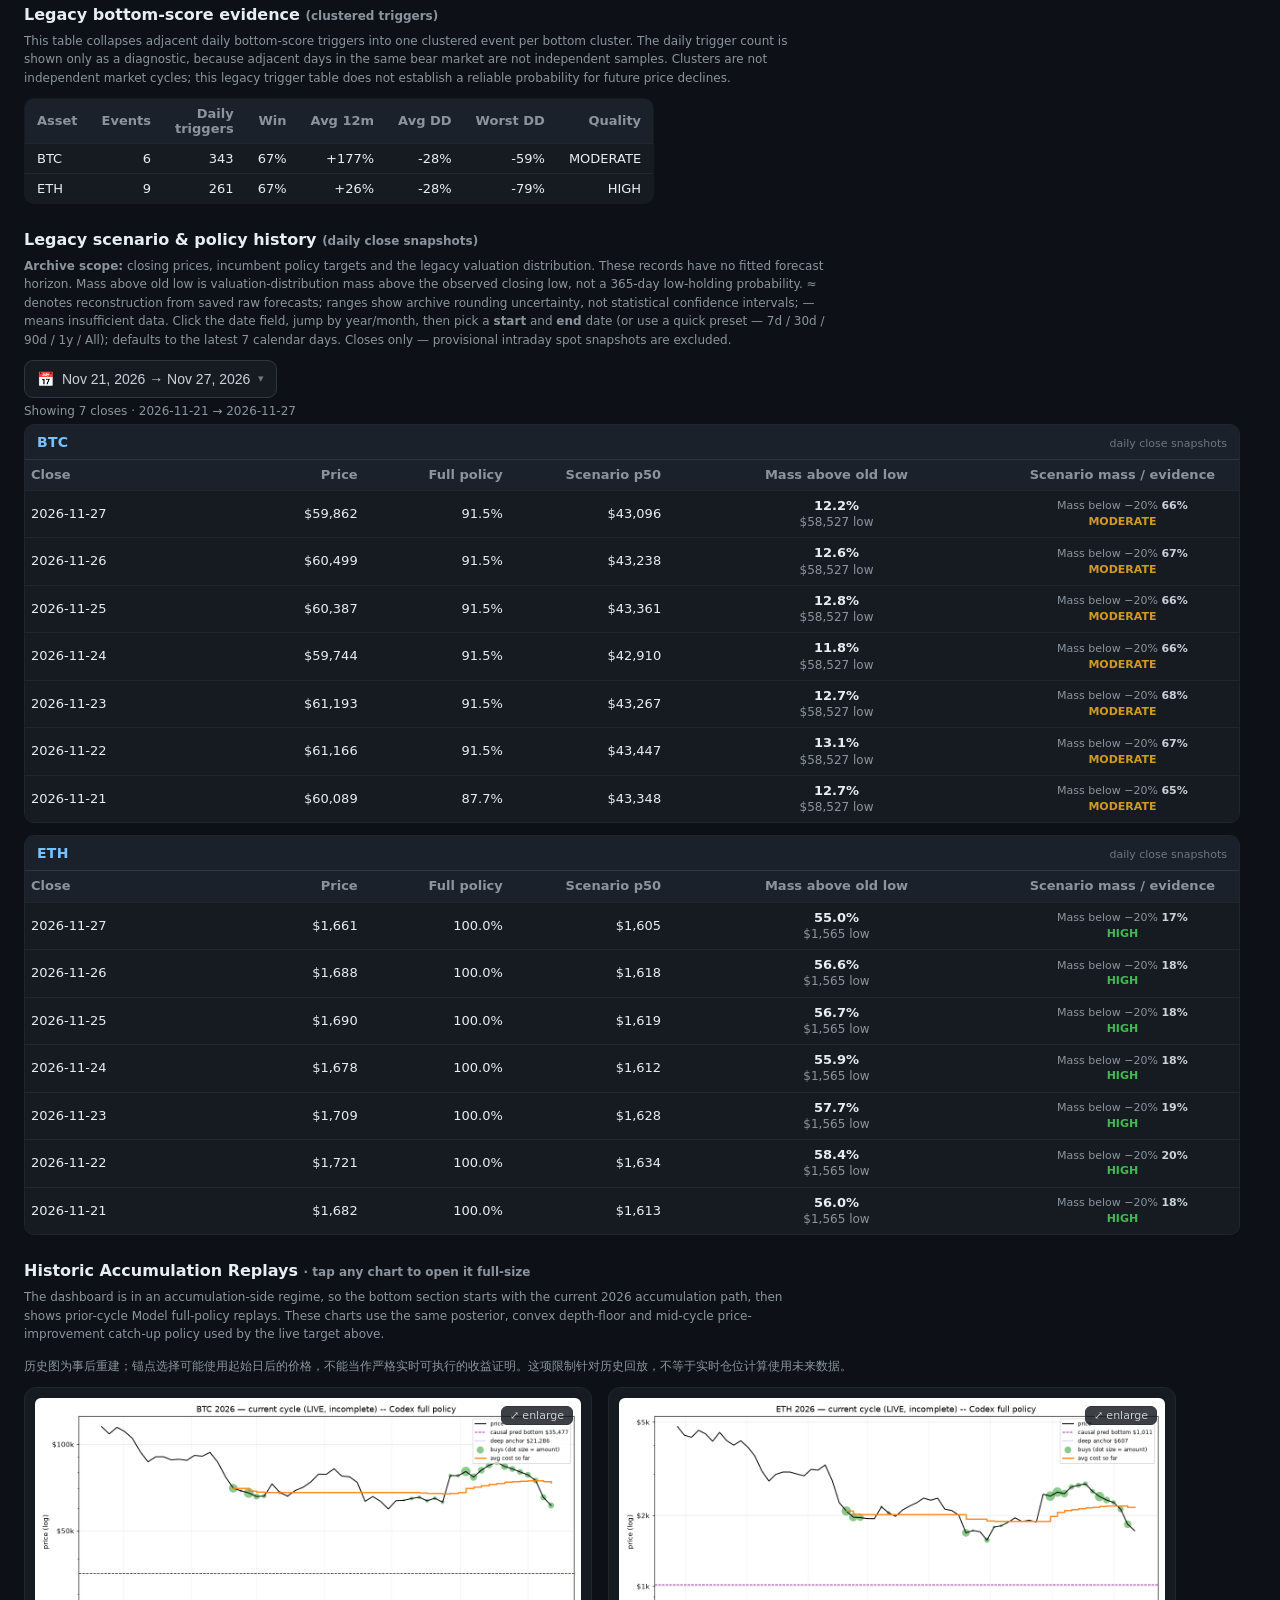
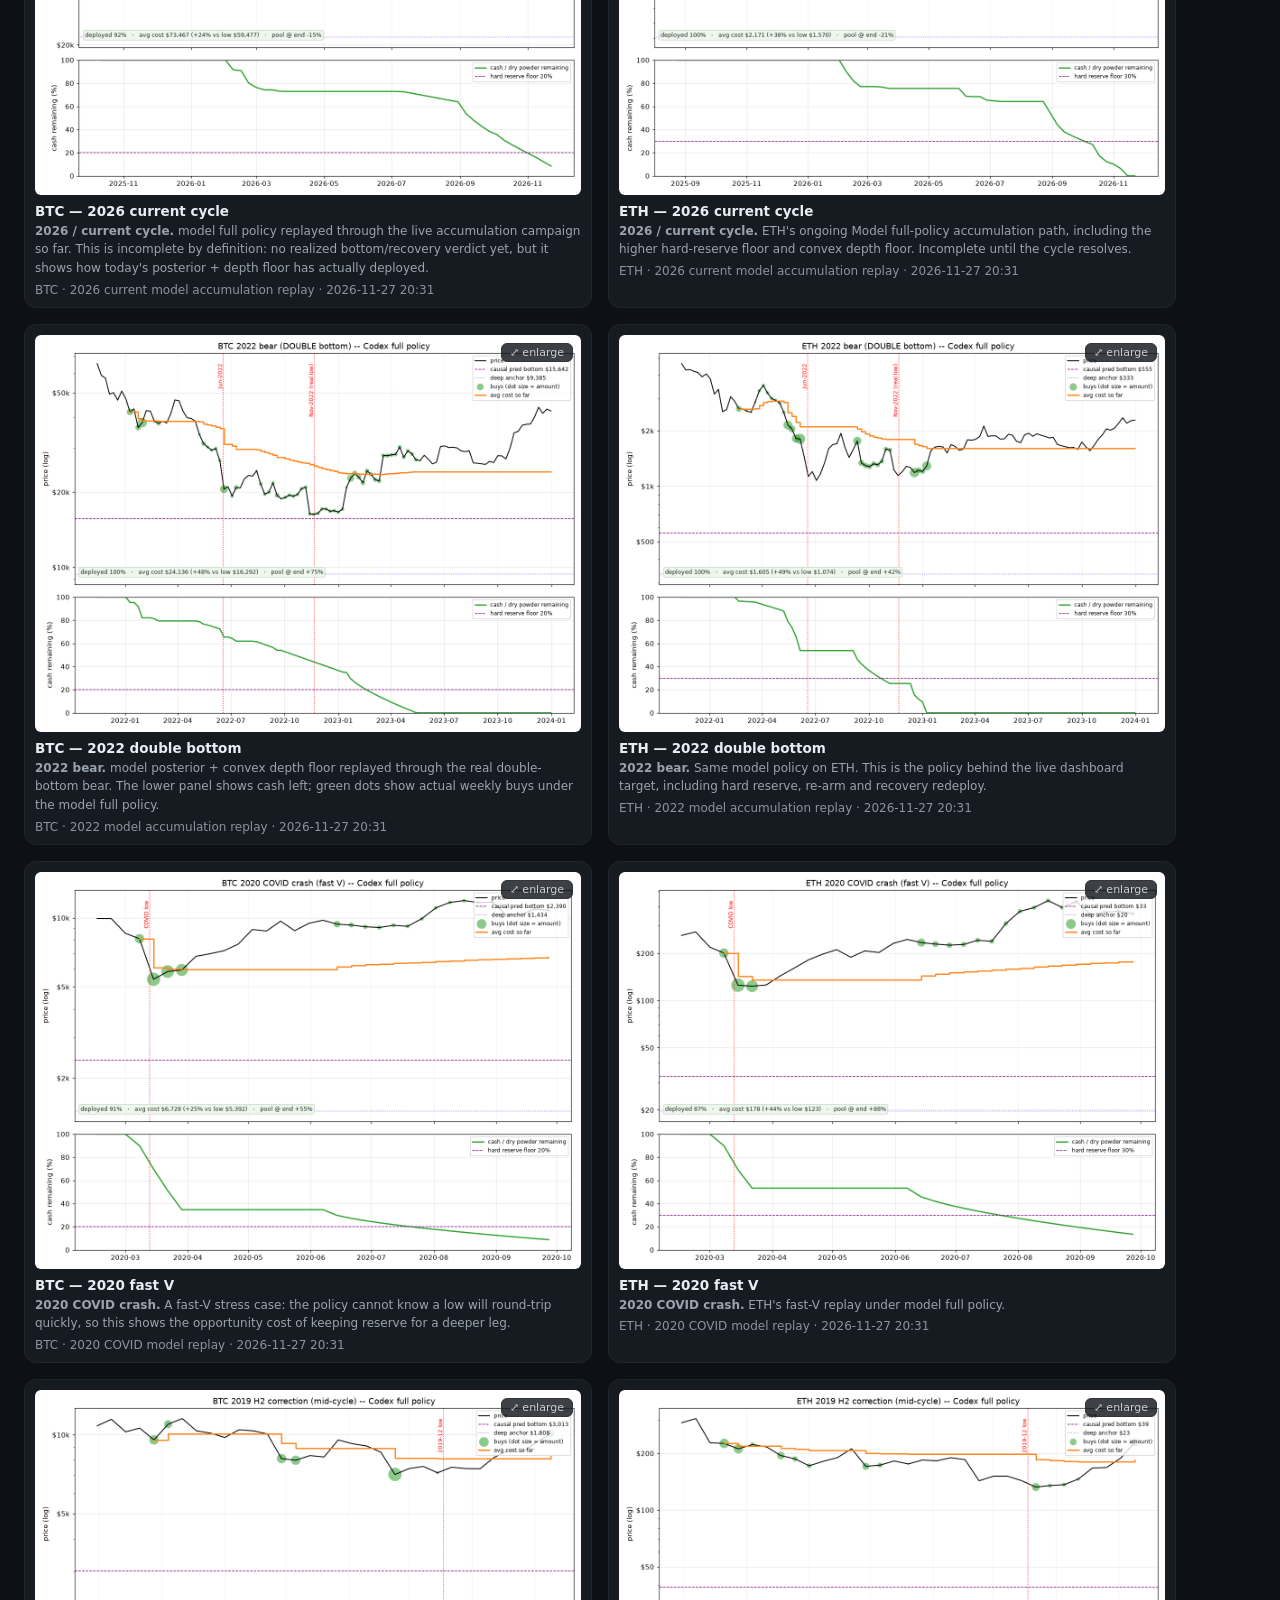
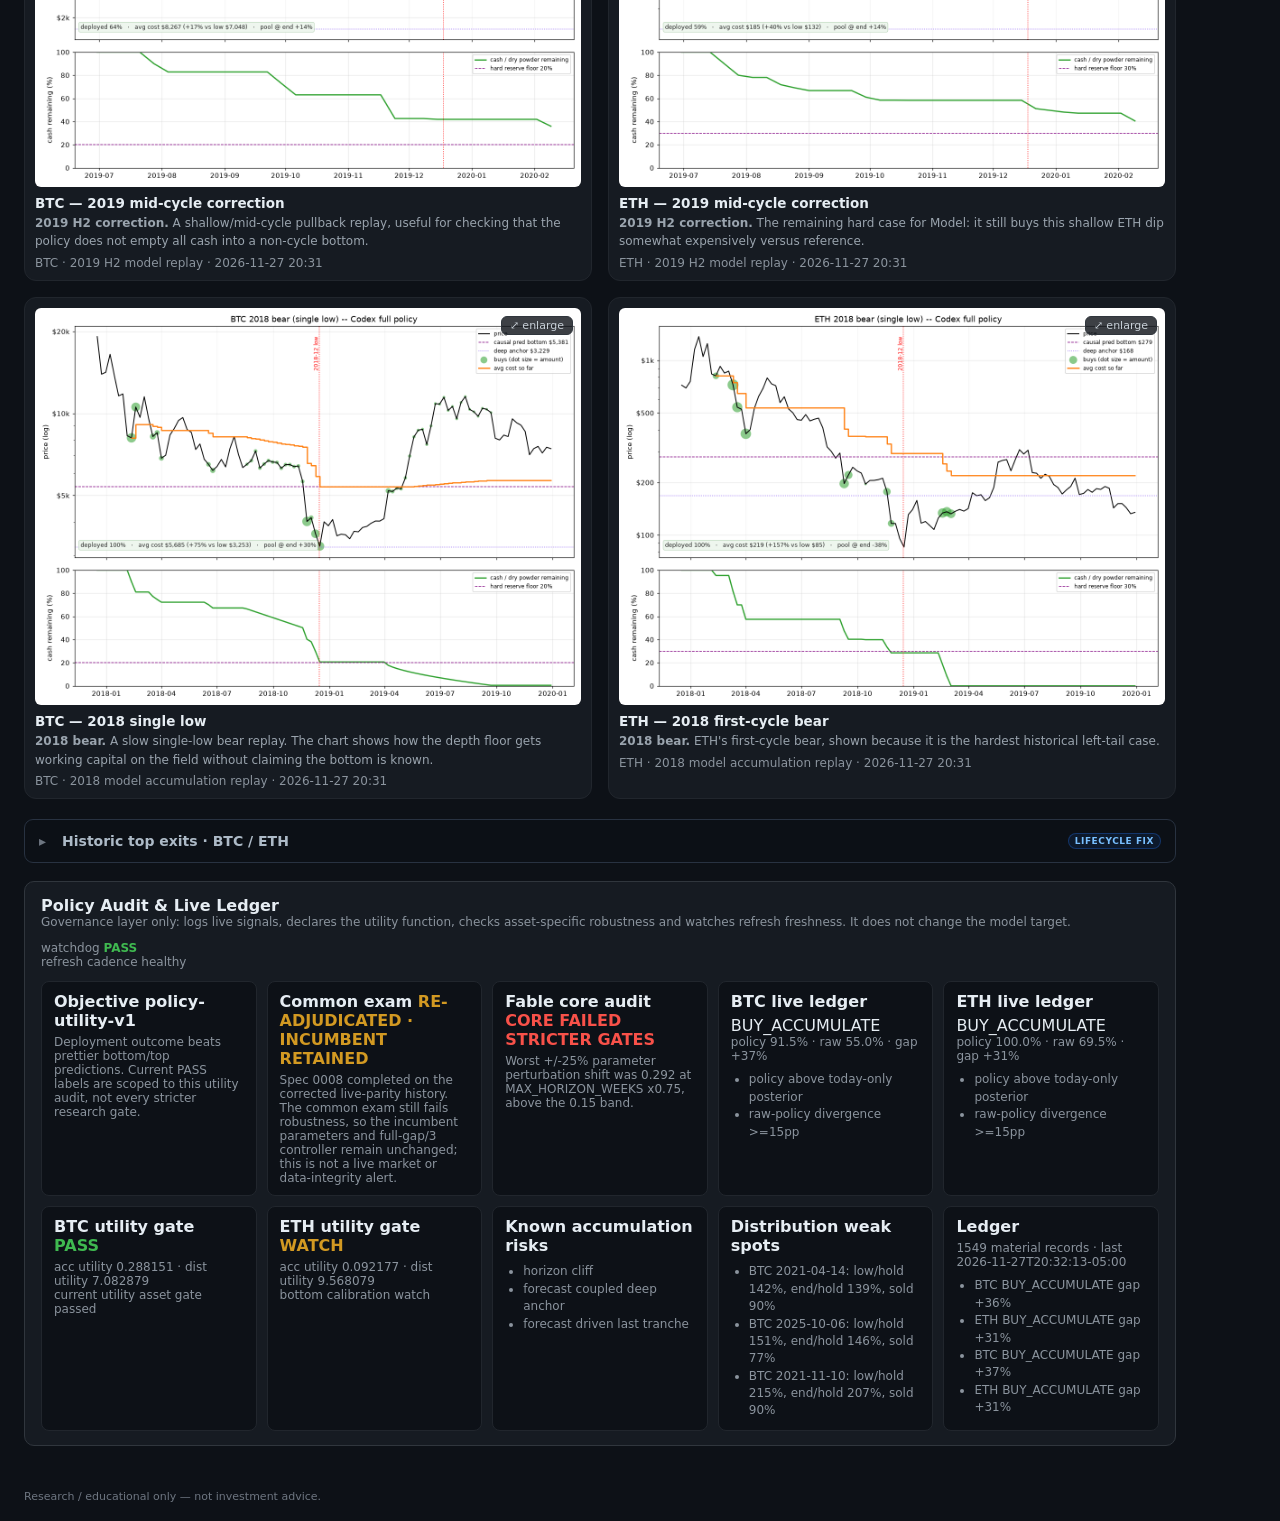
==== commit 25b10d6e: "Cloud main close 2026-11-27" ====
--- a/index.html
+++ b/index.html
@@ -337,7 +337,7 @@
 </style></head><body>
       <header>
         <div class="title">Crypto Cycle Dashboard</div>
-        <div class="meta">2026-11-27 · 更新于 16:31 ET · <span class='live'>● 盘中参考价</span></div>
+        <div class="meta">2026-11-27 · 更新于 20:32 ET</div>
       </header>
 
       <div class="wrap legacy-scenario-panel">
@@ -357,15 +357,15 @@
               <div class="posterior-sub">旧模型估值情景 · valuation-state</div>
             </div>
             <div class="spotbox">
-              <b>$59,789</b>
-              <span>live price</span>
-<em class='spotdelta neg' title='Versus the last close $60,499'>vs close -1.2%</em>
+              <b>$59,862</b>
+              <span>close price</span>
+
             </div>
           </div>
           <div class="qgrid">
-            <div class="qbox"><b>$30,784</b><span>估值情景 P10</span></div>
-            <div class="qbox"><b>$43,109</b><span>估值情景中位数</span></div>
-            <div class="qbox"><b>$59,789</b><span>估值情景 P90</span></div>
+            <div class="qbox"><b>$30,771</b><span>估值情景 P10</span></div>
+            <div class="qbox"><b>$43,096</b><span>估值情景中位数</span></div>
+            <div class="qbox"><b>$59,862</b><span>估值情景 P90</span></div>
           </div>
           
           <div class="sub" style="margin-top:12px">旧低点与估值情景</div>
@@ -380,7 +380,7 @@
           <div class="probgrid">
             <div class='prob'><b style='color:#8fb7df'>89%</b><span>估值低于现价的占比</span></div>
             <div class='prob'><b style='color:#8fb7df'>80%</b><span>估值低于现价−10%的占比</span></div>
-            <div class='prob'><b style='color:#8fb7df'>65%</b><span>估值低于现价−20%的占比</span></div>
+            <div class='prob'><b style='color:#8fb7df'>66%</b><span>估值低于现价−20%的占比</span></div>
             <div class='prob'><b style='color:#8fb7df'>46%</b><span>估值低于现价−30%的占比</span></div>
           </div>
           <div class="calnote"><b>估值参考，不是行情预测：</b>分位点和占比均来自无预测期限的旧模型，不代表未来下跌概率，也不代表市场会跌到对应价位。</div>
@@ -389,14 +389,14 @@
             <summary><span>Historical reliability adjustment</span><span class="caldiag-badge">DIAGNOSTIC ONLY</span></summary>
             <div class="caldiag-body">
               <div class="caldiag-note">Each arrow applies an independent historical reliability curve to that named event. Calibration v2 uses strictly lower prices over the next 365 complete daily closes, excludes the starting close, and recovers uncensored raw parameters. These values are not percentiles of the raw price distribution and do not feed current policy sizing. The pooled calibrated price CDF is research-only and not displayed.</div>
-              <div class="caldiag-grid"><div class='caldiag-item'><span>low &lt; spot</span><div class='caldiag-values'><b>raw 89%</b><em>&rarr; cal 89%</em></div></div><div class='caldiag-item'><span>-10%</span><div class='caldiag-values'><b>raw 80%</b><em>&rarr; cal 71%</em></div></div><div class='caldiag-item'><span>-20%</span><div class='caldiag-values'><b>raw 65%</b><em>&rarr; cal 47%</em></div></div><div class='caldiag-item'><span>-30%</span><div class='caldiag-values'><b>raw 46%</b><em>&rarr; cal 33%</em></div></div></div>
+              <div class="caldiag-grid"><div class='caldiag-item'><span>low &lt; spot</span><div class='caldiag-values'><b>raw 89%</b><em>&rarr; cal 89%</em></div></div><div class='caldiag-item'><span>-10%</span><div class='caldiag-values'><b>raw 80%</b><em>&rarr; cal 71%</em></div></div><div class='caldiag-item'><span>-20%</span><div class='caldiag-values'><b>raw 66%</b><em>&rarr; cal 48%</em></div></div><div class='caldiag-item'><span>-30%</span><div class='caldiag-values'><b>raw 46%</b><em>&rarr; cal 33%</em></div></div></div>
             </div>
           </details>
           <div class="decision">
             <div class="decision-main">
               <span>Full-policy target <b>91.5%</b></span>
-              <span class="sub">target deployed 91.5% · cash/reserve 8% = 100% · raw structural reference 55.1%</span>
-<span class='sub livecmp'>close baseline 2026-11-26 · price -1.2% · target -0.0pp</span>
+              <span class="sub">target deployed 91.5% · cash/reserve 8% = 100% · raw structural reference 55.0%</span>
+
               <details class="caldiag policy-change"><summary><span>Weekly reference +3.8 pp</span></summary><div class="caldiag-body"><div class="caldiag-note">Week closed 2026-11-22: 87.7% → 91.5%. Regular accumulation +3.8 pp; recovery +0.0 pp. Shared weekly cap 10.0% of total capital (includes any existing fast-V allowance).</div><div class="caldiag-note">Recovery paused: bottom score re-spiked.</div><div class="caldiag-note">Activated 2026-09-06: price +35.1% above the running weekly-close low, 10 weeks since that low; cycle score 33.40 &gt; 23.20 (12 weeks earlier), with bottom/top scores 23.91/0.02.</div><div class="caldiag-note">Initial recovery schedule: 14.2% of the 62.7% cash remaining at activation, subject to the shared cap — not just the hard-reserve bucket. Recovery participation does not mean another deep decline is ruled out.</div><div class="caldiag-note">Same-anchor reference replay, not your personal order budget or necessarily the change from the previous published snapshot. Use the calculator with your existing deployment for actual sizing.</div></div></details>
               <span class="sub">mode recovery redeploy active · depth floor events 25 · fast-crash overlay 0 / 0% · late-start fast-V 5 / 16% · shallow governor 0 · price-improvement catch-up 0 / 0% · hard reserve floor 20% · reserve released 0% · redeployed 37% · avg cost $73,560</span>
               <span class="sub">top distribution inactive / LOW · target exposure 100% of total asset pool · calibrated P(35% drawdown, 52w) 33% · top arm 0% · prior-ATH retest 0%</span>
@@ -405,7 +405,7 @@
               <div class="minirows-title"><b>Raw snapshot comparison</b><span class="minirows-badge">REFERENCE</span></div>
               <div class="minirows-caption">Hypothetical one-shot exposures under today's posterior; not the execution plan.</div>
               <div class="minirow minirow-head"><span>alternative</span><span>exposure</span><span>regret ↓</span></div>
-              <div class='minirow minirow-data'><span class='mini-scenario'>No-deployment baseline</span><span>0.0%</span><span>0.05</span></div><div class='minirow minirow-data'><span class='mini-scenario'>Starter (25% of working)</span><span>20.0%</span><span>0.22</span></div><div class='minirow minirow-data'><span class='mini-scenario'>Raw posterior target</span><span>55.1%</span><span>0.52</span></div>
+              <div class='minirow minirow-data'><span class='mini-scenario'>No-deployment baseline</span><span>0.0%</span><span>0.05</span></div><div class='minirow minirow-data'><span class='mini-scenario'>Starter (25% of working)</span><span>20.0%</span><span>0.22</span></div><div class='minirow minirow-data'><span class='mini-scenario'>Raw posterior target</span><span>55.0%</span><span>0.52</span></div>
               <div class="minirows-note">Lower is better · 0% is a baseline, not a sell signal · follow full policy above</div>
             </div>
           </div>
@@ -417,21 +417,21 @@
               <div class="posterior-sub">旧模型估值情景 · valuation-state</div>
             </div>
             <div class="spotbox">
-              <b>$1,665</b>
-              <span>live price</span>
-<em class='spotdelta neg' title='Versus the last close $1,688'>vs close -1.4%</em>
+              <b>$1,661</b>
+              <span>close price</span>
+
             </div>
           </div>
           <div class="qgrid">
-            <div class="qbox"><b>$1,248</b><span>估值情景 P10</span></div>
-            <div class="qbox"><b>$1,607</b><span>估值情景中位数</span></div>
-            <div class="qbox"><b>$1,665</b><span>估值情景 P90</span></div>
+            <div class="qbox"><b>$1,246</b><span>估值情景 P10</span></div>
+            <div class="qbox"><b>$1,605</b><span>估值情景中位数</span></div>
+            <div class="qbox"><b>$1,661</b><span>估值情景 P90</span></div>
           </div>
           
           <div class="sub" style="margin-top:12px">旧低点与估值情景</div>
           <div class="qgrid timing-reference" style="grid-template-columns:repeat(2,minmax(0,1fr))">
             <div class="qbox"><b>$1,565</b><span>已观察收盘低点 · 2026-06-25</span></div>
-            <div class="qbox"><b>55.3%</b><span>估值情景高于旧低点的占比</span></div>
+            <div class="qbox"><b>55.0%</b><span>估值情景高于旧低点的占比</span></div>
           </div>
           <details class="caldiag low-survival-definition">
             <summary><span>这些数字能说明什么？</span></summary>
@@ -455,8 +455,8 @@
           <div class="decision">
             <div class="decision-main">
               <span>Full-policy target <b>100.0%</b></span>
-              <span class="sub">target deployed 100.0% · cash/reserve 0% = 100% · raw structural reference 69.4%</span>
-<span class='sub livecmp'>close baseline 2026-11-26 · price -1.4% · target +0.0pp</span>
+              <span class="sub">target deployed 100.0% · cash/reserve 0% = 100% · raw structural reference 69.5%</span>
+
               <details class="caldiag policy-change"><summary><span>Weekly reference +0.0 pp</span></summary><div class="caldiag-body"><div class="caldiag-note">Week closed 2026-11-22: 100.0% → 100.0%. Regular accumulation +0.0 pp; recovery +0.0 pp. Shared weekly cap 10.0% of total capital (includes any existing fast-V allowance).</div><div class="caldiag-note">Reference capital fully deployed.</div><div class="caldiag-note">Activated 2026-08-30: price +54.0% above the running weekly-close low, 9 weeks since that low; cycle score 36.79 &gt; 30.43 (12 weeks earlier), with bottom/top scores 34.06/0.00.</div><div class="caldiag-note">Initial recovery schedule: 14.2% of the 59.4% cash remaining at activation, subject to the shared cap — not just the hard-reserve bucket. Recovery participation does not mean another deep decline is ruled out.</div><div class="caldiag-note">Same-anchor reference replay, not your personal order budget or necessarily the change from the previous published snapshot. Use the calculator with your existing deployment for actual sizing.</div></div></details>
               <span class="sub">mode recovery redeploy active · depth floor events 6 · fast-crash overlay 0 / 0% · late-start fast-V 1 / 1% · shallow governor 0 · price-improvement catch-up 0 / 0% · hard reserve floor 30% · reserve released 0% · redeployed 36% · avg cost $2,184</span>
               <span class="sub">top distribution inactive / LOW · target exposure 100% of total asset pool · calibrated P(35% drawdown, 52w) 33% · top arm 0% · prior-ATH retest 0%</span>
@@ -465,13 +465,13 @@
               <div class="minirows-title"><b>Raw snapshot comparison</b><span class="minirows-badge">REFERENCE</span></div>
               <div class="minirows-caption">Hypothetical one-shot exposures under today's posterior; not the execution plan.</div>
               <div class="minirow minirow-head"><span>alternative</span><span>exposure</span><span>regret ↓</span></div>
-              <div class='minirow minirow-data'><span class='mini-scenario'>Score-input baseline</span><span>70.0%</span><span>0.17</span></div><div class='minirow minirow-data'><span class='mini-scenario'>Full working capital</span><span>70.0%</span><span>0.17</span></div><div class='minirow minirow-data'><span class='mini-scenario'>Raw posterior target</span><span>69.4%</span><span>0.17</span></div>
+              <div class='minirow minirow-data'><span class='mini-scenario'>Score-input baseline</span><span>70.0%</span><span>0.17</span></div><div class='minirow minirow-data'><span class='mini-scenario'>Full working capital</span><span>70.0%</span><span>0.17</span></div><div class='minirow minirow-data'><span class='mini-scenario'>Raw posterior target</span><span>69.5%</span><span>0.17</span></div>
               <div class="minirows-note">Lower is better · 0% is a baseline, not a sell signal · follow full policy above</div>
             </div>
           </div>
         </section></div></section></div>
 <section class="planner"><h3>Legacy policy simulator <span class="sub" style="font-weight:400">· research reference, not a validated allocation recommendation</span></h3><p class='sub'><b>The legacy policy uses unvalidated valuation assumptions, and its historical utility result does not certify today's allocation.</b> Enter the asset's total pool and how much is <b>already deployed</b>—whether old or newly contributed. Below full policy, the controller buys one-third of the remaining full-policy shortfall and reassesses after the next weekly close, capped at 10% of the total pool per week. Raw remains a structural posterior reference rather than a stopping target. At full it holds; above full it stops adding but does not force a sale. Top/distribution has priority and is the only layer allowed to trim. Minimum ticket defaults to $0 and the no-trade band defaults to 1.0pp. Runs entirely in your browser; nothing is sent anywhere.</p><div class="pgrid"><div class="pin"><label>BTC total pool</label><div class="inwrap"><span>$</span><input id="pool-BTC" type="number" min="0" step="100" inputmode="decimal" oninput="recompute()" placeholder="e.g. 100000"></div></div><div class="pin"><label>BTC already deployed</label><div class="inwrap"><span>$</span><input id="dep-BTC" type="number" min="0" step="100" inputmode="decimal" oninput="recompute()" placeholder="0"></div></div><div class="pin"><label>ETH total pool</label><div class="inwrap"><span>$</span><input id="pool-ETH" type="number" min="0" step="100" inputmode="decimal" oninput="recompute()" placeholder="e.g. 50000"></div></div><div class="pin"><label>ETH already deployed</label><div class="inwrap"><span>$</span><input id="dep-ETH" type="number" min="0" step="100" inputmode="decimal" oninput="recompute()" placeholder="0"></div></div><div class="pin"><label>min ticket</label><div class="inwrap"><span>$</span><input id="min-ticket" type="number" min="0" step="50" inputmode="decimal" value="0" oninput="recompute()"></div></div><div class="pin"><label>no-trade band</label><div class="inwrap"><span>pp</span><input id="band-pp" type="number" min="0" max="100" step="0.1" inputmode="decimal" value="1" oninput="recompute()"></div></div></div><div id="pout" class="pout"></div><script>
-const POLICY={"BTC": {"raw_f": 0.5452, "full_f": 0.9155, "dry_f": 0.0845, "res_f": 0.2, "protected_res_f": 0.2, "catchup_weeks": 3, "week_cap_f": 0.1, "regime": "FULL CATCH-UP", "color": "#1f6feb", "dist": false, "keep_f": 1.0, "top_phase": "inactive", "top_risk": "LOW"}, "ETH": {"raw_f": 0.6894, "full_f": 1.0, "dry_f": 0.0, "res_f": 0.3, "protected_res_f": 0.3, "catchup_weeks": 3, "week_cap_f": 0.1, "regime": "FULL CATCH-UP", "color": "#1f6feb", "dist": false, "keep_f": 1.0, "top_phase": "inactive", "top_risk": "LOW"}};
+const POLICY={"BTC": {"raw_f": 0.550035, "full_f": 0.915467, "dry_f": 0.084533, "res_f": 0.2, "protected_res_f": 0.2, "catchup_weeks": 3, "week_cap_f": 0.1, "regime": "FULL CATCH-UP", "color": "#1f6feb", "dist": false, "keep_f": 1.0, "top_phase": "inactive", "top_risk": "LOW"}, "ETH": {"raw_f": 0.694811, "full_f": 1.0, "dry_f": 0.0, "res_f": 0.3, "protected_res_f": 0.3, "catchup_weeks": 3, "week_cap_f": 0.1, "regime": "FULL CATCH-UP", "color": "#1f6feb", "dist": false, "keep_f": 1.0, "top_phase": "inactive", "top_risk": "LOW"}};
 
 function fmt(x){return '$'+Math.round(x).toLocaleString('en-US');}
 function pct1(x){return (x*100).toFixed(1)+'%';}
@@ -559,9 +559,9 @@
 }
 if(typeof document!=='undefined')recompute();
 </script></section>
-<section class="data-status" aria-label="数据说明"><details class="data-drawer"><summary>数据说明 · 主要数据正常，1 项辅助数据待更新</summary><div class="data-body"><p>这里显示每项数据的实际观察日期。辅助数据缺项不等于价格行情异常，也不代表看跌信号。</p><p>待更新或暂缺：稳定币供应量、BTC_SOPR、ETH_SOPR、BTC_REALIZED_CAP、ETH_REALIZED_CAP、BTC_FUNDING、ETH_FUNDING</p><p>实时币价不能补齐宏观或链上数据；本页的趋势事实使用已完成价格记录。</p><div class="tablewrap"><table class="d"><thead><tr><th>数据</th><th>最后观察日</th><th>状态</th><th>来源</th></tr></thead><tbody><tr><td>BTC</td><td>2026-11-26</td><td>正常</td><td>archive / legacy overlay; provenance not recorded</td></tr><tr><td>ETH</td><td>2026-11-26</td><td>正常</td><td>archive / legacy overlay; provenance not recorded</td></tr><tr><td>标普500</td><td>2026-11-24</td><td>正常</td><td><a href="https://fred.stlouisfed.org/series/SP500">FRED / S&amp;P Dow Jones Indices</a></td></tr><tr><td>纳斯达克100</td><td>2026-11-25</td><td>正常</td><td><a href="https://fred.stlouisfed.org/series/NASDAQ100">FRED / Nasdaq</a></td></tr><tr><td>联邦基金目标利率上限</td><td>2026-11-26</td><td>正常</td><td><a href="https://fred.stlouisfed.org/series/DFEDTARU">FRED / Federal Reserve</a></td></tr><tr><td>VIX</td><td>2026-11-26</td><td>正常</td><td>archive / legacy overlay; provenance not recorded</td></tr><tr><td>DXY</td><td>2026-11-27</td><td>正常</td><td>archive / legacy overlay; provenance not recorded</td></tr><tr><td>XAU</td><td>2026-11-27</td><td>正常</td><td>archive / legacy overlay; provenance not recorded</td></tr><tr><td>YC_3M10Y</td><td>2026-11-24</td><td>正常</td><td>archive / legacy overlay; provenance not recorded</td></tr><tr><td>CDX_HY</td><td>2026-11-24</td><td>正常</td><td>archive / legacy overlay; provenance not recorded</td></tr><tr><td>BTC 链上估值</td><td>2026-11-25</td><td>正常</td><td>archive / legacy overlay; provenance not recorded</td></tr><tr><td>ETH 链上估值</td><td>2026-11-25</td><td>正常</td><td>archive / legacy overlay; provenance not recorded</td></tr><tr><td>SPX_TR</td><td>2026-11-25</td><td>正常</td><td><a href="https://finance.yahoo.com/quote/%5ESP500TR/history/">Yahoo Finance</a></td></tr><tr><td>NDX_TR</td><td>2026-11-25</td><td>正常</td><td><a href="https://fred.stlouisfed.org/series/NASDAQXNDX">FRED / Nasdaq</a></td></tr><tr><td>TLT_TR</td><td>2026-11-25</td><td>正常（代理序列）</td><td><a href="https://finance.yahoo.com/quote/TLT/history/">Yahoo Finance</a></td></tr><tr><td>FEDFUNDS_LONG</td><td>2026-11-24</td><td>正常</td><td>archive / legacy overlay; provenance not recorded</td></tr><tr><td>TLT</td><td>2026-11-25</td><td>正常</td><td><a href="https://finance.yahoo.com/quote/TLT/history/">Yahoo Finance</a></td></tr><tr><td>GLD</td><td>2026-11-27</td><td>正常</td><td>archive / legacy overlay; provenance not recorded</td></tr><tr><td>BTC_SOPR</td><td>日期待确认</td><td>暂无数据</td><td>archive / legacy overlay; provenance not recorded</td></tr><tr><td>ETH_SOPR</td><td>日期待确认</td><td>暂无数据</td><td>archive / legacy overlay; provenance not recorded</td></tr><tr><td>BTC_REALIZED_CAP</td><td>日期待确认</td><td>暂无数据</td><td>archive / legacy overlay; provenance not recorded</td></tr><tr><td>ETH_REALIZED_CAP</td><td>日期待确认</td><td>暂无数据</td><td>archive / legacy overlay; provenance not recorded</td></tr><tr><td>BTC_FUNDING</td><td>日期待确认</td><td>暂无数据</td><td>archive / legacy overlay; provenance not recorded</td></tr><tr><td>ETH_FUNDING</td><td>日期待确认</td><td>暂无数据</td><td>archive / legacy overlay; provenance not recorded</td></tr><tr><td>稳定币供应量</td><td>2026-06-12</td><td>未更新</td><td>archive / legacy overlay; provenance not recorded</td></tr></tbody></table></div></div></details></section>
+<section class="data-status" aria-label="数据说明"><details class="data-drawer"><summary>数据说明 · 主要数据正常，1 项辅助数据待更新</summary><div class="data-body"><p>这里显示每项数据的实际观察日期。辅助数据缺项不等于价格行情异常，也不代表看跌信号。</p><p>待更新或暂缺：稳定币供应量、BTC_SOPR、ETH_SOPR、BTC_REALIZED_CAP、ETH_REALIZED_CAP、BTC_FUNDING、ETH_FUNDING</p><p>实时币价不能补齐宏观或链上数据；本页的趋势事实使用已完成价格记录。</p><div class="tablewrap"><table class="d"><thead><tr><th>数据</th><th>最后观察日</th><th>状态</th><th>来源</th></tr></thead><tbody><tr><td>BTC</td><td>2026-11-27</td><td>正常</td><td>archive / legacy overlay; provenance not recorded</td></tr><tr><td>ETH</td><td>2026-11-27</td><td>正常</td><td>archive / legacy overlay; provenance not recorded</td></tr><tr><td>标普500</td><td>2026-11-25</td><td>正常</td><td><a href="https://fred.stlouisfed.org/series/SP500">FRED / S&amp;P Dow Jones Indices</a></td></tr><tr><td>纳斯达克100</td><td>2026-11-25</td><td>正常</td><td><a href="https://fred.stlouisfed.org/series/NASDAQ100">FRED / Nasdaq</a></td></tr><tr><td>联邦基金目标利率上限</td><td>2026-11-27</td><td>正常</td><td><a href="https://fred.stlouisfed.org/series/DFEDTARU">FRED / Federal Reserve</a></td></tr><tr><td>VIX</td><td>2026-11-27</td><td>正常</td><td>archive / legacy overlay; provenance not recorded</td></tr><tr><td>DXY</td><td>2026-11-27</td><td>正常</td><td>archive / legacy overlay; provenance not recorded</td></tr><tr><td>XAU</td><td>2026-11-27</td><td>正常</td><td>archive / legacy overlay; provenance not recorded</td></tr><tr><td>YC_3M10Y</td><td>2026-11-25</td><td>正常</td><td>archive / legacy overlay; provenance not recorded</td></tr><tr><td>CDX_HY</td><td>2026-11-26</td><td>正常</td><td>archive / legacy overlay; provenance not recorded</td></tr><tr><td>BTC 链上估值</td><td>2026-11-26</td><td>正常</td><td>archive / legacy overlay; provenance not recorded</td></tr><tr><td>ETH 链上估值</td><td>2026-11-26</td><td>正常</td><td>archive / legacy overlay; provenance not recorded</td></tr><tr><td>SPX_TR</td><td>2026-11-25</td><td>正常</td><td><a href="https://finance.yahoo.com/quote/%5ESP500TR/history/">Yahoo Finance</a></td></tr><tr><td>NDX_TR</td><td>2026-11-25</td><td>正常</td><td><a href="https://fred.stlouisfed.org/series/NASDAQXNDX">FRED / Nasdaq</a></td></tr><tr><td>TLT_TR</td><td>2026-11-25</td><td>正常（代理序列）</td><td><a href="https://finance.yahoo.com/quote/TLT/history/">Yahoo Finance</a></td></tr><tr><td>FEDFUNDS_LONG</td><td>2026-11-26</td><td>正常</td><td>archive / legacy overlay; provenance not recorded</td></tr><tr><td>TLT</td><td>2026-11-25</td><td>正常</td><td><a href="https://finance.yahoo.com/quote/TLT/history/">Yahoo Finance</a></td></tr><tr><td>GLD</td><td>2026-11-27</td><td>正常</td><td>archive / legacy overlay; provenance not recorded</td></tr><tr><td>BTC_SOPR</td><td>日期待确认</td><td>暂无数据</td><td>archive / legacy overlay; provenance not recorded</td></tr><tr><td>ETH_SOPR</td><td>日期待确认</td><td>暂无数据</td><td>archive / legacy overlay; provenance not recorded</td></tr><tr><td>BTC_REALIZED_CAP</td><td>日期待确认</td><td>暂无数据</td><td>archive / legacy overlay; provenance not recorded</td></tr><tr><td>ETH_REALIZED_CAP</td><td>日期待确认</td><td>暂无数据</td><td>archive / legacy overlay; provenance not recorded</td></tr><tr><td>BTC_FUNDING</td><td>日期待确认</td><td>暂无数据</td><td>archive / legacy overlay; provenance not recorded</td></tr><tr><td>ETH_FUNDING</td><td>日期待确认</td><td>暂无数据</td><td>archive / legacy overlay; provenance not recorded</td></tr><tr><td>稳定币供应量</td><td>2026-06-12</td><td>未更新</td><td>archive / legacy overlay; provenance not recorded</td></tr></tbody></table></div></div></details></section>
       <div class="wrap">
-        <details class='legacy-derivation'><summary>Legacy scenario construction · no fitted forecast horizon</summary><div class='dcard'><div class='dhead'><b>BTC</b> valuation scenario &asymp; <b>$43,109</b> <span class='neg'>(-28%)</span> 不提供未来见底日期 <span class='sub'>· range $32,287–$59,542, 2026-11-27→2027-03-09</span></div><div class='sub'>Legacy valuation-scenario median ≈ $43,109; no fitted forecast horizon. The pooled calibrated price CDF remains research-only.</div><ol class='dlist'><li><b>realized/MVRV</b> [25%]: ~$43,174 <span class='sub'>MVRV 0.82 x realized $52,622</span></li><li><b>200w-MA/Mayer</b> [50%]: ~$42,898 <span class='sub'>Mayer 0.63 x 200wMA $68,410</span></li><li><b>power-law</b> [7%]: ~$59,789 <span class='sub'>log-log support through 3 prior lows [capped at spot]</span></li><li><b>drawdown-decay</b> [12%]: ~$35,477 <span class='sub'>cycle DD 0.72 from peak $124,753</span></li><li><b>score-state</b> [6%]: ~$57,225 <span class='sub'>bottom score 92, DD progress 0.64</span></li><li><b>Timing</b>: calendar 2026-08-21 · halving 2026-10-13 · capitulation state 46% &rarr; 不提供未来见底日期</li><li><b>reference model</b>: $38,321 around 2027-02-12 <span class='sub'>(model delta +12%, -64d)</span></li><li><b>Uncertainty</b>: evidence quality MODERATE · 6 clustered events · price band 63% · timing window 102d</li></ol></div><div class='dcard'><div class='dhead'><b>ETH</b> valuation scenario &asymp; <b>$1,607</b> <span class='neg'>(-3%)</span> 不提供未来见底日期 <span class='sub'>· range $1,004–$1,665, 2026-11-27→2027-03-16</span></div><div class='sub'>Legacy valuation-scenario median ≈ $1,607; no fitted forecast horizon. The pooled calibrated price CDF remains research-only.</div><ol class='dlist'><li><b>realized/MVRV</b> [16%]: ~$1,665 <span class='sub'>MVRV 0.88 x realized $1,932 [capped at spot]</span></li><li><b>200w-MA/Mayer</b> [11%]: ~$1,665 <span class='sub'>Mayer 0.89 x 200wMA $2,560 [capped at spot]</span></li><li><b>power-law</b> [21%]: ~$1,665 <span class='sub'>log-log support through 2 prior lows [capped at spot]</span></li><li><b>drawdown-decay</b> [35%]: ~$1,558 <span class='sub'>cycle DD 0.68 from peak $4,831</span></li><li><b>score-state</b> [18%]: ~$1,628 <span class='sub'>bottom score 94, DD progress 0.78</span></li><li><b>Timing</b>: calendar 2026-06-28 · capitulation state 96% &rarr; 不提供未来见底日期</li><li><b>reference model</b>: $1,246 around 2027-01-20 <span class='sub'>(model delta +29%, -41d)</span></li><li><b>Uncertainty</b>: evidence quality HIGH · 9 clustered events · price band 41% · timing window 109d</li></ol></div></details>
+        <details class='legacy-derivation'><summary>Legacy scenario construction · no fitted forecast horizon</summary><div class='dcard'><div class='dhead'><b>BTC</b> valuation scenario &asymp; <b>$43,096</b> <span class='neg'>(-28%)</span> 不提供未来见底日期 <span class='sub'>· range $32,272–$59,524, 2026-11-27→2027-03-09</span></div><div class='sub'>Legacy valuation-scenario median ≈ $43,096; no fitted forecast horizon. The pooled calibrated price CDF remains research-only.</div><ol class='dlist'><li><b>realized/MVRV</b> [25%]: ~$43,099 <span class='sub'>MVRV 0.82 x realized $52,530</span></li><li><b>200w-MA/Mayer</b> [50%]: ~$42,897 <span class='sub'>Mayer 0.63 x 200wMA $68,410</span></li><li><b>power-law</b> [7%]: ~$59,862 <span class='sub'>log-log support through 3 prior lows [capped at spot]</span></li><li><b>drawdown-decay</b> [12%]: ~$35,477 <span class='sub'>cycle DD 0.72 from peak $124,753</span></li><li><b>score-state</b> [6%]: ~$57,288 <span class='sub'>bottom score 92, DD progress 0.64</span></li><li><b>Timing</b>: calendar 2026-08-21 · halving 2026-10-13 · capitulation state 46% &rarr; 不提供未来见底日期</li><li><b>reference model</b>: $38,354 around 2027-02-12 <span class='sub'>(model delta +12%, -64d)</span></li><li><b>Uncertainty</b>: evidence quality MODERATE · 6 clustered events · price band 63% · timing window 102d</li></ol></div><div class='dcard'><div class='dhead'><b>ETH</b> valuation scenario &asymp; <b>$1,605</b> <span class='neg'>(-3%)</span> 不提供未来见底日期 <span class='sub'>· range $1,002–$1,661, 2026-11-27→2027-03-16</span></div><div class='sub'>Legacy valuation-scenario median ≈ $1,605; no fitted forecast horizon. The pooled calibrated price CDF remains research-only.</div><ol class='dlist'><li><b>realized/MVRV</b> [16%]: ~$1,661 <span class='sub'>MVRV 0.88 x realized $1,930 [capped at spot]</span></li><li><b>200w-MA/Mayer</b> [11%]: ~$1,661 <span class='sub'>Mayer 0.89 x 200wMA $2,560 [capped at spot]</span></li><li><b>power-law</b> [21%]: ~$1,661 <span class='sub'>log-log support through 2 prior lows [capped at spot]</span></li><li><b>drawdown-decay</b> [35%]: ~$1,558 <span class='sub'>cycle DD 0.68 from peak $4,831</span></li><li><b>score-state</b> [18%]: ~$1,624 <span class='sub'>bottom score 94, DD progress 0.78</span></li><li><b>Timing</b>: calendar 2026-06-28 · capitulation state 96% &rarr; 不提供未来见底日期</li><li><b>reference model</b>: $1,244 around 2027-01-20 <span class='sub'>(model delta +29%, -41d)</span></li><li><b>Uncertainty</b>: evidence quality HIGH · 9 clustered events · price band 41% · timing window 109d</li></ol></div></details>
         <h3>Legacy bottom-score evidence <span class='sub'>(clustered triggers)</span></h3><p class='sub' style='max-width:780px;margin:-2px 0 10px;line-height:1.55'>This table collapses adjacent daily bottom-score triggers into one clustered event per bottom cluster. The daily trigger count is shown only as a diagnostic, because adjacent days in the same bear market are not independent samples. Clusters are not independent market cycles; this legacy trigger table does not establish a reliable probability for future price declines.</p><div class='tablewrap'><table class='d'><tr><th>Asset</th><th>Events</th><th>Daily triggers</th><th>Win</th><th>Avg&nbsp;12m</th><th>Avg&nbsp;DD</th><th>Worst&nbsp;DD</th><th>Quality</th></tr><tr><td>BTC</td><td>6</td><td>343</td><td>67%</td><td>+177%</td><td>-28%</td><td>-59%</td><td>MODERATE</td></tr><tr><td>ETH</td><td>9</td><td>261</td><td>67%</td><td>+26%</td><td>-28%</td><td>-79%</td><td>HIGH</td></tr></table></div>
         <h3>Legacy scenario &amp; policy history <span class='sub'>(daily close snapshots)</span></h3><p class='sub' style='max-width:820px;margin:-2px 0 10px;line-height:1.55'><b>Archive scope:</b> closing prices, incumbent policy targets and the legacy valuation distribution. These records have no fitted forecast horizon. Mass above old low is valuation-distribution mass above the observed closing low, not a 365-day low-holding probability. ≈ denotes reconstruction from saved raw forecasts; ranges show archive rounding uncertainty, not statistical confidence intervals; — means insufficient data. Click the date field, jump by year/month, then pick a <b>start</b> and <b>end</b> date (or use a quick preset — 7d / 30d / 90d / 1y / All); defaults to the latest 7 calendar days. Closes only — provisional intraday spot snapshots are excluded.</p><div class='hctl'><div class='rangepick'><button type='button' id='hist-trig' class='htrig' onclick='calToggle(event)' aria-haspopup='dialog' aria-expanded='false' disabled><span class='hcalico'>📅</span><span id='hist-trig-txt'>Loading…</span><span class='hcar'>▾</span></button><div id='hist-pop' class='hpop' role='dialog' aria-label='Pick a date range'><div class='hjump'><select id='hist-year' onchange='calJump()' aria-label='Jump to year' disabled></select><select id='hist-month' onchange='calJump()' aria-label='Jump to month' disabled></select></div><button type='button' class='hnav prev' id='hist-prev' onclick='calNav(-1)' aria-label='Previous month'>‹</button><button type='button' class='hnav next' id='hist-next' onclick='calNav(1)' aria-label='Next month'>›</button><div id='hist-grids' class='hpop-cals'></div><div class='hpre'><button type='button' class='hchip' onclick="calPreset('latest')">Latest</button><button type='button' class='hchip' onclick="calPreset('6')">7d</button><button type='button' class='hchip' onclick="calPreset('30')">30d</button><button type='button' class='hchip' onclick="calPreset('90')">90d</button><button type='button' class='hchip' onclick="calPreset('365')">1y</button><button type='button' class='hchip' onclick="calPreset('all')">All</button><span class='hpre-sp'></span><span id='hist-sel' class='sub'></span><button type='button' class='hchip hchip-go' onclick='calClose()'>Done</button></div></div></div><input type='hidden' id='hist-from'><input type='hidden' id='hist-to'></div><div id='histcap' class='sub' style='margin:6px 0'></div><div id='histwrap' style='overflow-x:auto'><div class='sub'>Loading history…</div></div><script>
 var HIST=[];
@@ -779,8 +779,8 @@
   histRender();
 }).catch(function(){var el=document.getElementById('histwrap');if(el)el.innerHTML='<div class="sub">History unavailable.</div>';});
 </script>
-        <h3>Historic Accumulation Replays <span class='sub'>· tap any chart to open it full-size</span></h3><p class='sub' style='max-width:780px;margin:-2px 0 14px;line-height:1.55'>The dashboard is in an accumulation-side regime, so the bottom section starts with the current 2026 accumulation path, then shows prior-cycle Model full-policy replays. These charts use the same posterior, convex depth-floor and mid-cycle price-improvement catch-up policy used by the live target above.</p><p class='sub'>历史图为事后重建；锚点选择可能使用起始日后的价格，不能当作严格实时可执行的收益证明。这项限制针对历史回放，不等于实时仓位计算使用未来数据。</p><div class='gallery'><figure><a class="shot" href="reports/model_deploy_BTC_2026.png?v=4f6b3fd0" target="_blank" rel="noopener"><img loading="lazy" src="reports/model_deploy_BTC_2026.png?v=4f6b3fd0" alt="BTC · 2026 current model accumulation replay"></a><figcaption><span class="takeaway">BTC — 2026 current cycle</span><span class="cap"><b>2026 / current cycle.</b> model full policy replayed through the live accumulation campaign so far. This is incomplete by definition: no realized bottom/recovery verdict yet, but it shows how today's posterior + depth floor has actually deployed.</span><span class="sub">BTC · 2026 current model accumulation replay · 2026-11-27 16:31</span></figcaption></figure><figure><a class="shot" href="reports/model_deploy_ETH_2026.png?v=8045eff2" target="_blank" rel="noopener"><img loading="lazy" src="reports/model_deploy_ETH_2026.png?v=8045eff2" alt="ETH · 2026 current model accumulation replay"></a><figcaption><span class="takeaway">ETH — 2026 current cycle</span><span class="cap"><b>2026 / current cycle.</b> ETH's ongoing Model full-policy accumulation path, including the higher hard-reserve floor and convex depth floor. Incomplete until the cycle resolves.</span><span class="sub">ETH · 2026 current model accumulation replay · 2026-11-27 16:31</span></figcaption></figure><figure><a class="shot" href="reports/model_deploy_BTC_2022.png?v=924f6a9e" target="_blank" rel="noopener"><img loading="lazy" src="reports/model_deploy_BTC_2022.png?v=924f6a9e" alt="BTC · 2022 model accumulation replay"></a><figcaption><span class="takeaway">BTC — 2022 double bottom</span><span class="cap"><b>2022 bear.</b> model posterior + convex depth floor replayed through the real double-bottom bear. The lower panel shows cash left; green dots show actual weekly buys under the model full policy.</span><span class="sub">BTC · 2022 model accumulation replay · 2026-11-27 16:31</span></figcaption></figure><figure><a class="shot" href="reports/model_deploy_ETH_2022.png?v=98218029" target="_blank" rel="noopener"><img loading="lazy" src="reports/model_deploy_ETH_2022.png?v=98218029" alt="ETH · 2022 model accumulation replay"></a><figcaption><span class="takeaway">ETH — 2022 double bottom</span><span class="cap"><b>2022 bear.</b> Same model policy on ETH. This is the policy behind the live dashboard target, including hard reserve, re-arm and recovery redeploy.</span><span class="sub">ETH · 2022 model accumulation replay · 2026-11-27 16:31</span></figcaption></figure><figure><a class="shot" href="reports/model_deploy_BTC_2020covid.png?v=7aeb7a93" target="_blank" rel="noopener"><img loading="lazy" src="reports/model_deploy_BTC_2020covid.png?v=7aeb7a93" alt="BTC · 2020 COVID model replay"></a><figcaption><span class="takeaway">BTC — 2020 fast V</span><span class="cap"><b>2020 COVID crash.</b> A fast-V stress case: the policy cannot know a low will round-trip quickly, so this shows the opportunity cost of keeping reserve for a deeper leg.</span><span class="sub">BTC · 2020 COVID model replay · 2026-11-27 16:31</span></figcaption></figure><figure><a class="shot" href="reports/model_deploy_ETH_2020covid.png?v=e472a12b" target="_blank" rel="noopener"><img loading="lazy" src="reports/model_deploy_ETH_2020covid.png?v=e472a12b" alt="ETH · 2020 COVID model replay"></a><figcaption><span class="takeaway">ETH — 2020 fast V</span><span class="cap"><b>2020 COVID crash.</b> ETH's fast-V replay under model full policy.</span><span class="sub">ETH · 2020 COVID model replay · 2026-11-27 16:31</span></figcaption></figure><figure><a class="shot" href="reports/model_deploy_BTC_2019.png?v=b8066dc7" target="_blank" rel="noopener"><img loading="lazy" src="reports/model_deploy_BTC_2019.png?v=b8066dc7" alt="BTC · 2019 H2 model replay"></a><figcaption><span class="takeaway">BTC — 2019 mid-cycle correction</span><span class="cap"><b>2019 H2 correction.</b> A shallow/mid-cycle pullback replay, useful for checking that the policy does not empty all cash into a non-cycle bottom.</span><span class="sub">BTC · 2019 H2 model replay · 2026-11-27 16:31</span></figcaption></figure><figure><a class="shot" href="reports/model_deploy_ETH_2019.png?v=7e216693" target="_blank" rel="noopener"><img loading="lazy" src="reports/model_deploy_ETH_2019.png?v=7e216693" alt="ETH · 2019 H2 model replay"></a><figcaption><span class="takeaway">ETH — 2019 mid-cycle correction</span><span class="cap"><b>2019 H2 correction.</b> The remaining hard case for Model: it still buys this shallow ETH dip somewhat expensively versus reference.</span><span class="sub">ETH · 2019 H2 model replay · 2026-11-27 16:31</span></figcaption></figure><figure><a class="shot" href="reports/model_deploy_BTC_2018.png?v=f1c43504" target="_blank" rel="noopener"><img loading="lazy" src="reports/model_deploy_BTC_2018.png?v=f1c43504" alt="BTC · 2018 model accumulation replay"></a><figcaption><span class="takeaway">BTC — 2018 single low</span><span class="cap"><b>2018 bear.</b> A slow single-low bear replay. The chart shows how the depth floor gets working capital on the field without claiming the bottom is known.</span><span class="sub">BTC · 2018 model accumulation replay · 2026-11-27 16:31</span></figcaption></figure><figure><a class="shot" href="reports/model_deploy_ETH_2018.png?v=0282dbe3" target="_blank" rel="noopener"><img loading="lazy" src="reports/model_deploy_ETH_2018.png?v=0282dbe3" alt="ETH · 2018 model accumulation replay"></a><figcaption><span class="takeaway">ETH — 2018 first-cycle bear</span><span class="cap"><b>2018 bear.</b> ETH's first-cycle bear, shown because it is the hardest historical left-tail case.</span><span class="sub">ETH · 2018 model accumulation replay · 2026-11-27 16:31</span></figcaption></figure></div><details class="caldiag top-history" id="top-history"><summary><span>Historic top exits · BTC / ETH</span><span class="caldiag-badge">LIFECYCLE FIX</span></summary><div class="top-history-body"><p class='sub' style='max-width:880px;line-height:1.55'>Lifecycle-scoped exits: an expired, unarmed top signal can no longer trigger a fresh sell. Already-armed trailing stops remain active, including on a sharp drop. Each known-top window starts fully invested and is replayed independently, before fees; these are not continuous-account returns. The green line is the signal keep target before stateful stops; trade markers use the full executor. Current accumulation targets and the weekly calculator are unchanged. <a href="reports/distribution_replay.json" target="_blank" rel="noopener">Replay records ↗</a></p><div class='gallery'><figure><a class="shot" href="reports/model_distribution_BTC_history.png?v=b582501e" target="_blank" rel="noopener"><img loading="lazy" src="reports/model_distribution_BTC_history.png?v=b582501e" alt="BTC · distribution history"></a><figcaption><span class="takeaway">BTC — historic top exits</span><span class="cap">Model top posterior: known-cycle tops, partial trims, average sell price, drawdown risk and keep target.</span><span class="sub">BTC · distribution history · 2026-11-27 16:31</span></figcaption></figure><figure><a class="shot" href="reports/model_distribution_ETH_history.png?v=ceb9e4a3" target="_blank" rel="noopener"><img loading="lazy" src="reports/model_distribution_ETH_history.png?v=ceb9e4a3" alt="ETH · distribution history"></a><figcaption><span class="takeaway">ETH — historic top exits</span><span class="cap">Model distribution replay for ETH: partial-trim policy rather than one exact-top all-out call.</span><span class="sub">ETH · distribution history · 2026-11-27 16:31</span></figcaption></figure></div></div></details>
-        <section class='audit'><div class='audit-head'><div><h3 style='margin:0'>Policy Audit & Live Ledger</h3><div class='sub'>Governance layer only: logs live signals, declares the utility function, checks asset-specific robustness and watches refresh freshness. It does not change the model target.</div></div><div class='sub'>watchdog <span class='badge-pass'>PASS</span><br>refresh cadence healthy</div></div><div class='audit-grid'><div class='audit-card'><b>Objective policy-utility-v1</b><div class='sub'>Deployment outcome beats prettier bottom/top predictions. Current PASS labels are scoped to this utility audit, not every stricter research gate.</div></div><div class='audit-card'><b>Common exam <span class='badge-watch'>RE-ADJUDICATED · INCUMBENT RETAINED</span></b><div class='sub'>Spec 0008 completed on the corrected live-parity history. The common exam still fails robustness, so the incumbent parameters and full-gap/3 controller remain unchanged; this is not a live market or data-integrity alert.</div></div><div class='audit-card'><b>Fable core audit <span class='badge-fail'>CORE FAILED STRICTER GATES</span></b><div class='sub'>Worst +/-25% parameter perturbation shift was 0.292 at MAX_HORIZON_WEEKS x0.75, above the 0.15 band.</div></div><div class='audit-card'><b>BTC live ledger</b><div>BUY_ACCUMULATE</div><div class='sub'>policy 91.5% · raw 55.1% · gap +36%</div><ul class='audit-list'><li>policy above today-only posterior</li><li>raw-policy divergence &gt;=15pp</li></ul></div><div class='audit-card'><b>ETH live ledger</b><div>BUY_ACCUMULATE</div><div class='sub'>policy 100.0% · raw 69.4% · gap +31%</div><ul class='audit-list'><li>policy above today-only posterior</li><li>raw-policy divergence &gt;=15pp</li></ul></div><div class='audit-card'><b>BTC utility gate <span class='badge-pass'>PASS</span></b><div class='sub'>acc utility 0.288151 · dist utility 7.082879</div><div class='sub'>current utility asset gate passed</div></div><div class='audit-card'><b>ETH utility gate <span class='badge-watch'>WATCH</span></b><div class='sub'>acc utility 0.092177 · dist utility 9.568079</div><div class='sub'>bottom calibration watch</div></div><div class='audit-card'><b>Known accumulation risks</b><ul class='audit-list'><li>horizon cliff</li><li>forecast coupled deep anchor</li><li>forecast driven last tranche</li></ul></div><div class='audit-card'><b>Distribution weak spots</b><ul class='audit-list'><li>BTC 2021-04-14: low/hold 142%, end/hold 139%, sold 90%</li><li>BTC 2025-10-06: low/hold 151%, end/hold 146%, sold 77%</li><li>BTC 2021-11-10: low/hold 215%, end/hold 207%, sold 90%</li></ul></div><div class='audit-card'><b>Ledger</b><div class='sub'>1548 material records · last 2026-11-27T16:31:54-05:00</div><ul class='audit-list'><li>BTC BUY_ACCUMULATE gap +36%</li><li>ETH BUY_ACCUMULATE gap +31%</li><li>BTC BUY_ACCUMULATE gap +36%</li><li>ETH BUY_ACCUMULATE gap +31%</li></ul></div></div></section>
+        <h3>Historic Accumulation Replays <span class='sub'>· tap any chart to open it full-size</span></h3><p class='sub' style='max-width:780px;margin:-2px 0 14px;line-height:1.55'>The dashboard is in an accumulation-side regime, so the bottom section starts with the current 2026 accumulation path, then shows prior-cycle Model full-policy replays. These charts use the same posterior, convex depth-floor and mid-cycle price-improvement catch-up policy used by the live target above.</p><p class='sub'>历史图为事后重建；锚点选择可能使用起始日后的价格，不能当作严格实时可执行的收益证明。这项限制针对历史回放，不等于实时仓位计算使用未来数据。</p><div class='gallery'><figure><a class="shot" href="reports/model_deploy_BTC_2026.png?v=4f6b3fd0" target="_blank" rel="noopener"><img loading="lazy" src="reports/model_deploy_BTC_2026.png?v=4f6b3fd0" alt="BTC · 2026 current model accumulation replay"></a><figcaption><span class="takeaway">BTC — 2026 current cycle</span><span class="cap"><b>2026 / current cycle.</b> model full policy replayed through the live accumulation campaign so far. This is incomplete by definition: no realized bottom/recovery verdict yet, but it shows how today's posterior + depth floor has actually deployed.</span><span class="sub">BTC · 2026 current model accumulation replay · 2026-11-27 20:31</span></figcaption></figure><figure><a class="shot" href="reports/model_deploy_ETH_2026.png?v=8045eff2" target="_blank" rel="noopener"><img loading="lazy" src="reports/model_deploy_ETH_2026.png?v=8045eff2" alt="ETH · 2026 current model accumulation replay"></a><figcaption><span class="takeaway">ETH — 2026 current cycle</span><span class="cap"><b>2026 / current cycle.</b> ETH's ongoing Model full-policy accumulation path, including the higher hard-reserve floor and convex depth floor. Incomplete until the cycle resolves.</span><span class="sub">ETH · 2026 current model accumulation replay · 2026-11-27 20:31</span></figcaption></figure><figure><a class="shot" href="reports/model_deploy_BTC_2022.png?v=924f6a9e" target="_blank" rel="noopener"><img loading="lazy" src="reports/model_deploy_BTC_2022.png?v=924f6a9e" alt="BTC · 2022 model accumulation replay"></a><figcaption><span class="takeaway">BTC — 2022 double bottom</span><span class="cap"><b>2022 bear.</b> model posterior + convex depth floor replayed through the real double-bottom bear. The lower panel shows cash left; green dots show actual weekly buys under the model full policy.</span><span class="sub">BTC · 2022 model accumulation replay · 2026-11-27 20:31</span></figcaption></figure><figure><a class="shot" href="reports/model_deploy_ETH_2022.png?v=98218029" target="_blank" rel="noopener"><img loading="lazy" src="reports/model_deploy_ETH_2022.png?v=98218029" alt="ETH · 2022 model accumulation replay"></a><figcaption><span class="takeaway">ETH — 2022 double bottom</span><span class="cap"><b>2022 bear.</b> Same model policy on ETH. This is the policy behind the live dashboard target, including hard reserve, re-arm and recovery redeploy.</span><span class="sub">ETH · 2022 model accumulation replay · 2026-11-27 20:31</span></figcaption></figure><figure><a class="shot" href="reports/model_deploy_BTC_2020covid.png?v=7aeb7a93" target="_blank" rel="noopener"><img loading="lazy" src="reports/model_deploy_BTC_2020covid.png?v=7aeb7a93" alt="BTC · 2020 COVID model replay"></a><figcaption><span class="takeaway">BTC — 2020 fast V</span><span class="cap"><b>2020 COVID crash.</b> A fast-V stress case: the policy cannot know a low will round-trip quickly, so this shows the opportunity cost of keeping reserve for a deeper leg.</span><span class="sub">BTC · 2020 COVID model replay · 2026-11-27 20:31</span></figcaption></figure><figure><a class="shot" href="reports/model_deploy_ETH_2020covid.png?v=e472a12b" target="_blank" rel="noopener"><img loading="lazy" src="reports/model_deploy_ETH_2020covid.png?v=e472a12b" alt="ETH · 2020 COVID model replay"></a><figcaption><span class="takeaway">ETH — 2020 fast V</span><span class="cap"><b>2020 COVID crash.</b> ETH's fast-V replay under model full policy.</span><span class="sub">ETH · 2020 COVID model replay · 2026-11-27 20:31</span></figcaption></figure><figure><a class="shot" href="reports/model_deploy_BTC_2019.png?v=b8066dc7" target="_blank" rel="noopener"><img loading="lazy" src="reports/model_deploy_BTC_2019.png?v=b8066dc7" alt="BTC · 2019 H2 model replay"></a><figcaption><span class="takeaway">BTC — 2019 mid-cycle correction</span><span class="cap"><b>2019 H2 correction.</b> A shallow/mid-cycle pullback replay, useful for checking that the policy does not empty all cash into a non-cycle bottom.</span><span class="sub">BTC · 2019 H2 model replay · 2026-11-27 20:31</span></figcaption></figure><figure><a class="shot" href="reports/model_deploy_ETH_2019.png?v=7e216693" target="_blank" rel="noopener"><img loading="lazy" src="reports/model_deploy_ETH_2019.png?v=7e216693" alt="ETH · 2019 H2 model replay"></a><figcaption><span class="takeaway">ETH — 2019 mid-cycle correction</span><span class="cap"><b>2019 H2 correction.</b> The remaining hard case for Model: it still buys this shallow ETH dip somewhat expensively versus reference.</span><span class="sub">ETH · 2019 H2 model replay · 2026-11-27 20:31</span></figcaption></figure><figure><a class="shot" href="reports/model_deploy_BTC_2018.png?v=f1c43504" target="_blank" rel="noopener"><img loading="lazy" src="reports/model_deploy_BTC_2018.png?v=f1c43504" alt="BTC · 2018 model accumulation replay"></a><figcaption><span class="takeaway">BTC — 2018 single low</span><span class="cap"><b>2018 bear.</b> A slow single-low bear replay. The chart shows how the depth floor gets working capital on the field without claiming the bottom is known.</span><span class="sub">BTC · 2018 model accumulation replay · 2026-11-27 20:31</span></figcaption></figure><figure><a class="shot" href="reports/model_deploy_ETH_2018.png?v=0282dbe3" target="_blank" rel="noopener"><img loading="lazy" src="reports/model_deploy_ETH_2018.png?v=0282dbe3" alt="ETH · 2018 model accumulation replay"></a><figcaption><span class="takeaway">ETH — 2018 first-cycle bear</span><span class="cap"><b>2018 bear.</b> ETH's first-cycle bear, shown because it is the hardest historical left-tail case.</span><span class="sub">ETH · 2018 model accumulation replay · 2026-11-27 20:31</span></figcaption></figure></div><details class="caldiag top-history" id="top-history"><summary><span>Historic top exits · BTC / ETH</span><span class="caldiag-badge">LIFECYCLE FIX</span></summary><div class="top-history-body"><p class='sub' style='max-width:880px;line-height:1.55'>Lifecycle-scoped exits: an expired, unarmed top signal can no longer trigger a fresh sell. Already-armed trailing stops remain active, including on a sharp drop. Each known-top window starts fully invested and is replayed independently, before fees; these are not continuous-account returns. The green line is the signal keep target before stateful stops; trade markers use the full executor. Current accumulation targets and the weekly calculator are unchanged. <a href="reports/distribution_replay.json" target="_blank" rel="noopener">Replay records ↗</a></p><div class='gallery'><figure><a class="shot" href="reports/model_distribution_BTC_history.png?v=b582501e" target="_blank" rel="noopener"><img loading="lazy" src="reports/model_distribution_BTC_history.png?v=b582501e" alt="BTC · distribution history"></a><figcaption><span class="takeaway">BTC — historic top exits</span><span class="cap">Model top posterior: known-cycle tops, partial trims, average sell price, drawdown risk and keep target.</span><span class="sub">BTC · distribution history · 2026-11-27 20:31</span></figcaption></figure><figure><a class="shot" href="reports/model_distribution_ETH_history.png?v=ceb9e4a3" target="_blank" rel="noopener"><img loading="lazy" src="reports/model_distribution_ETH_history.png?v=ceb9e4a3" alt="ETH · distribution history"></a><figcaption><span class="takeaway">ETH — historic top exits</span><span class="cap">Model distribution replay for ETH: partial-trim policy rather than one exact-top all-out call.</span><span class="sub">ETH · distribution history · 2026-11-27 20:31</span></figcaption></figure></div></div></details>
+        <section class='audit'><div class='audit-head'><div><h3 style='margin:0'>Policy Audit & Live Ledger</h3><div class='sub'>Governance layer only: logs live signals, declares the utility function, checks asset-specific robustness and watches refresh freshness. It does not change the model target.</div></div><div class='sub'>watchdog <span class='badge-pass'>PASS</span><br>refresh cadence healthy</div></div><div class='audit-grid'><div class='audit-card'><b>Objective policy-utility-v1</b><div class='sub'>Deployment outcome beats prettier bottom/top predictions. Current PASS labels are scoped to this utility audit, not every stricter research gate.</div></div><div class='audit-card'><b>Common exam <span class='badge-watch'>RE-ADJUDICATED · INCUMBENT RETAINED</span></b><div class='sub'>Spec 0008 completed on the corrected live-parity history. The common exam still fails robustness, so the incumbent parameters and full-gap/3 controller remain unchanged; this is not a live market or data-integrity alert.</div></div><div class='audit-card'><b>Fable core audit <span class='badge-fail'>CORE FAILED STRICTER GATES</span></b><div class='sub'>Worst +/-25% parameter perturbation shift was 0.292 at MAX_HORIZON_WEEKS x0.75, above the 0.15 band.</div></div><div class='audit-card'><b>BTC live ledger</b><div>BUY_ACCUMULATE</div><div class='sub'>policy 91.5% · raw 55.0% · gap +37%</div><ul class='audit-list'><li>policy above today-only posterior</li><li>raw-policy divergence &gt;=15pp</li></ul></div><div class='audit-card'><b>ETH live ledger</b><div>BUY_ACCUMULATE</div><div class='sub'>policy 100.0% · raw 69.5% · gap +31%</div><ul class='audit-list'><li>policy above today-only posterior</li><li>raw-policy divergence &gt;=15pp</li></ul></div><div class='audit-card'><b>BTC utility gate <span class='badge-pass'>PASS</span></b><div class='sub'>acc utility 0.288151 · dist utility 7.082879</div><div class='sub'>current utility asset gate passed</div></div><div class='audit-card'><b>ETH utility gate <span class='badge-watch'>WATCH</span></b><div class='sub'>acc utility 0.092177 · dist utility 9.568079</div><div class='sub'>bottom calibration watch</div></div><div class='audit-card'><b>Known accumulation risks</b><ul class='audit-list'><li>horizon cliff</li><li>forecast coupled deep anchor</li><li>forecast driven last tranche</li></ul></div><div class='audit-card'><b>Distribution weak spots</b><ul class='audit-list'><li>BTC 2021-04-14: low/hold 142%, end/hold 139%, sold 90%</li><li>BTC 2025-10-06: low/hold 151%, end/hold 146%, sold 77%</li><li>BTC 2021-11-10: low/hold 215%, end/hold 207%, sold 90%</li></ul></div><div class='audit-card'><b>Ledger</b><div class='sub'>1549 material records · last 2026-11-27T20:32:13-05:00</div><ul class='audit-list'><li>BTC BUY_ACCUMULATE gap +36%</li><li>ETH BUY_ACCUMULATE gap +31%</li><li>BTC BUY_ACCUMULATE gap +37%</li><li>ETH BUY_ACCUMULATE gap +31%</li></ul></div></div></section>
         
       </div>
       <footer>Research / educational only — not investment advice.</footer></body></html>
